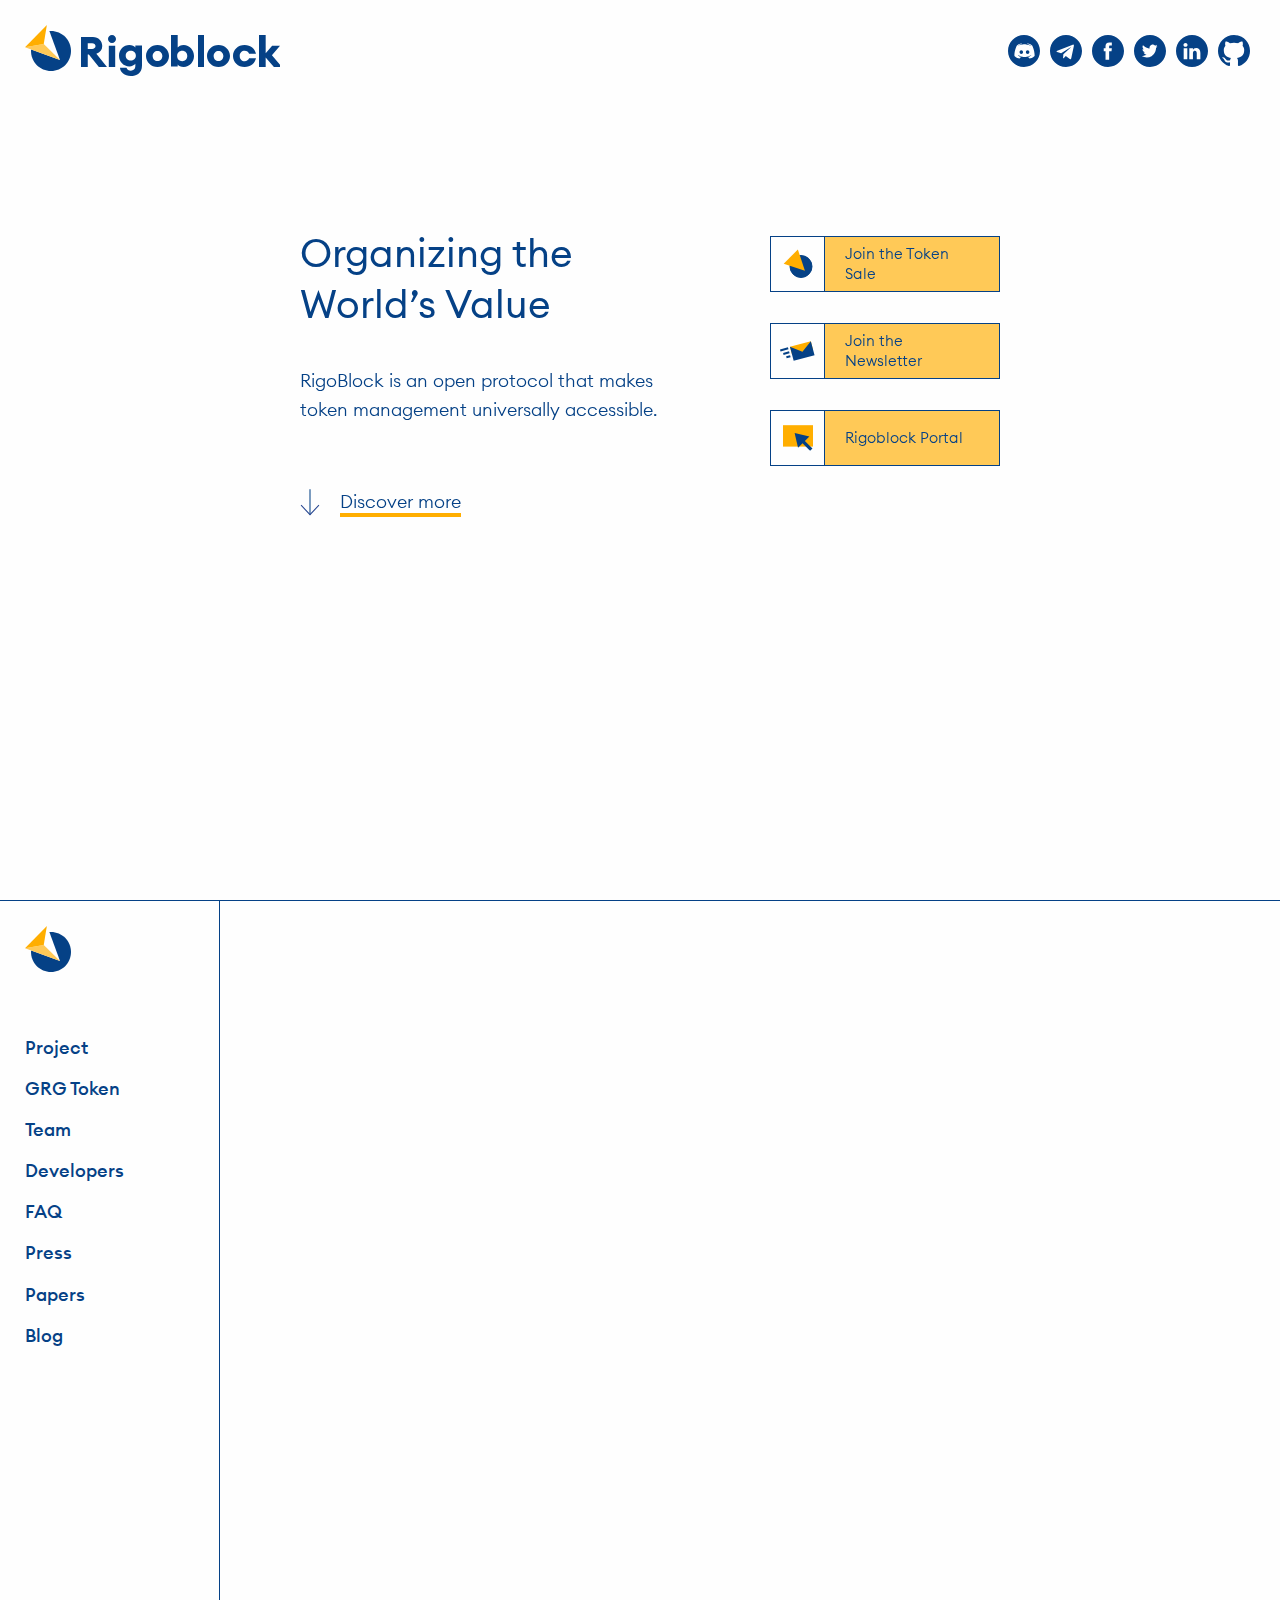
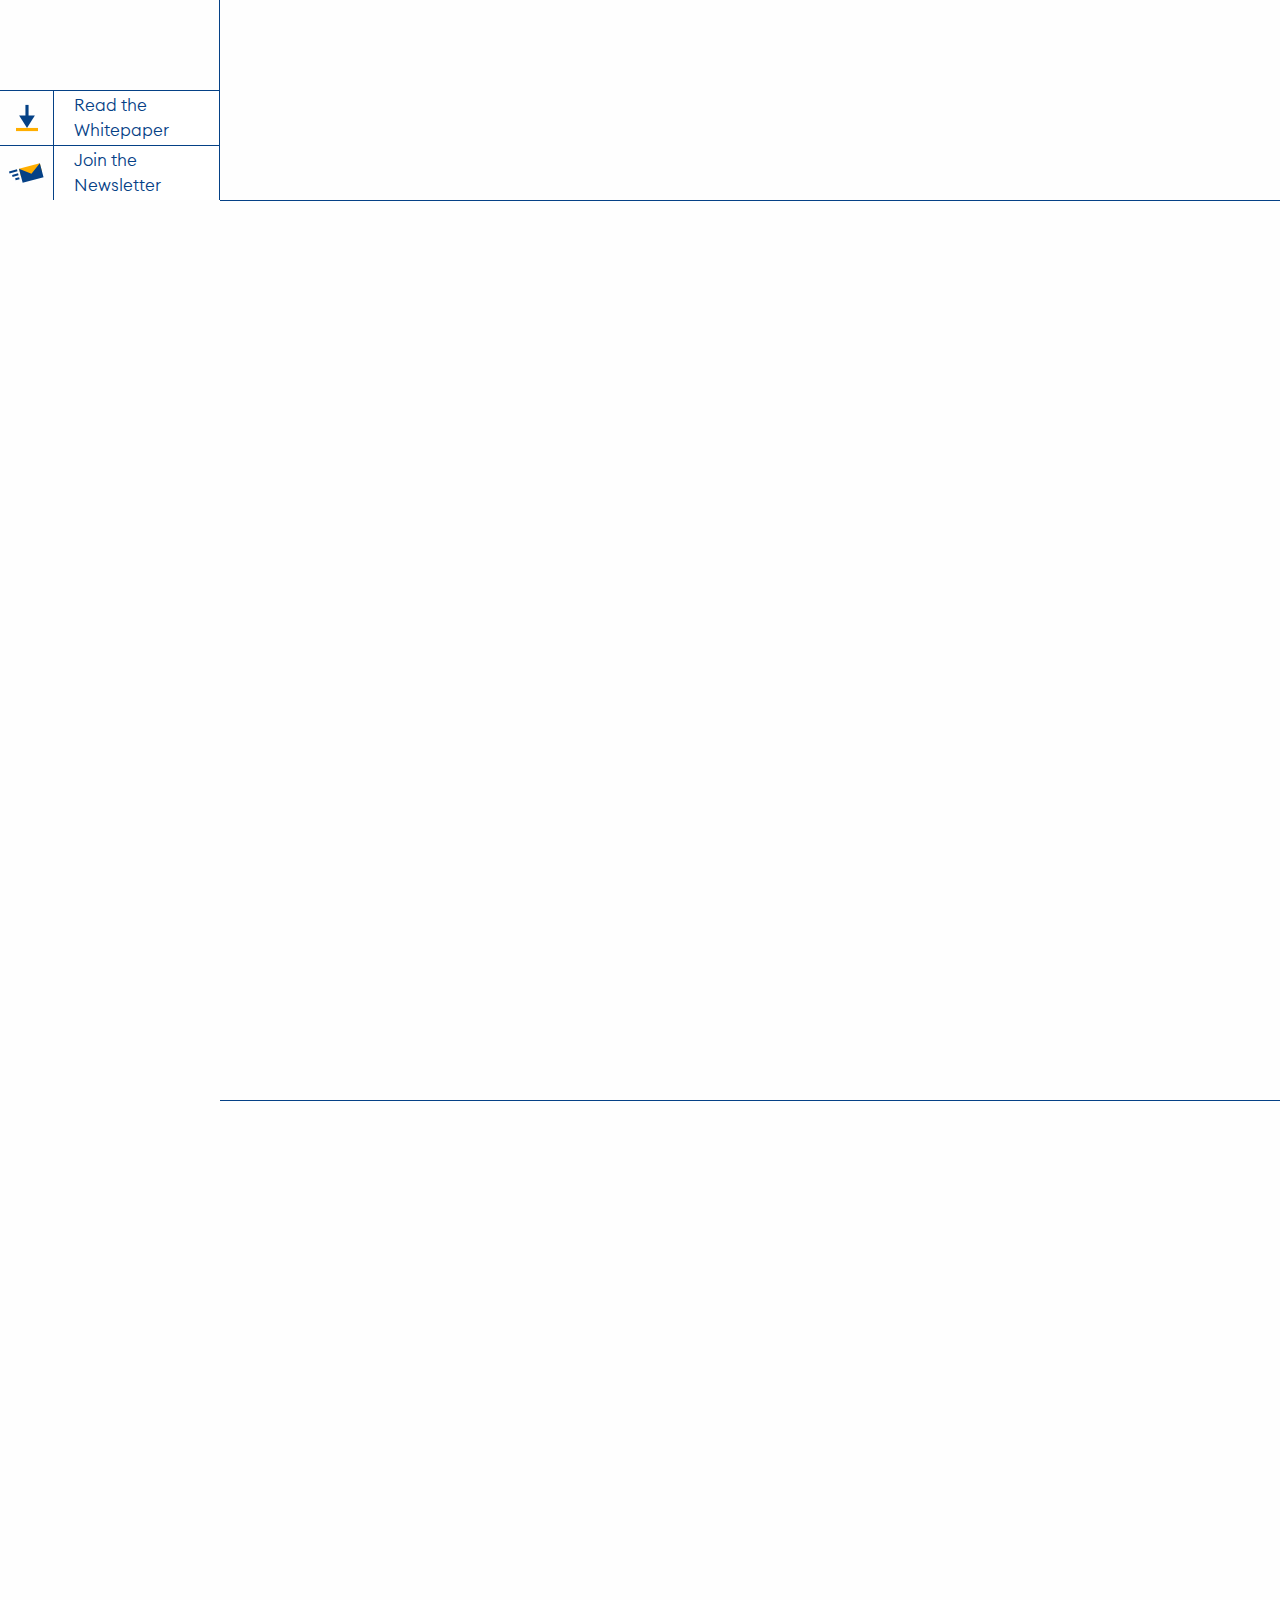
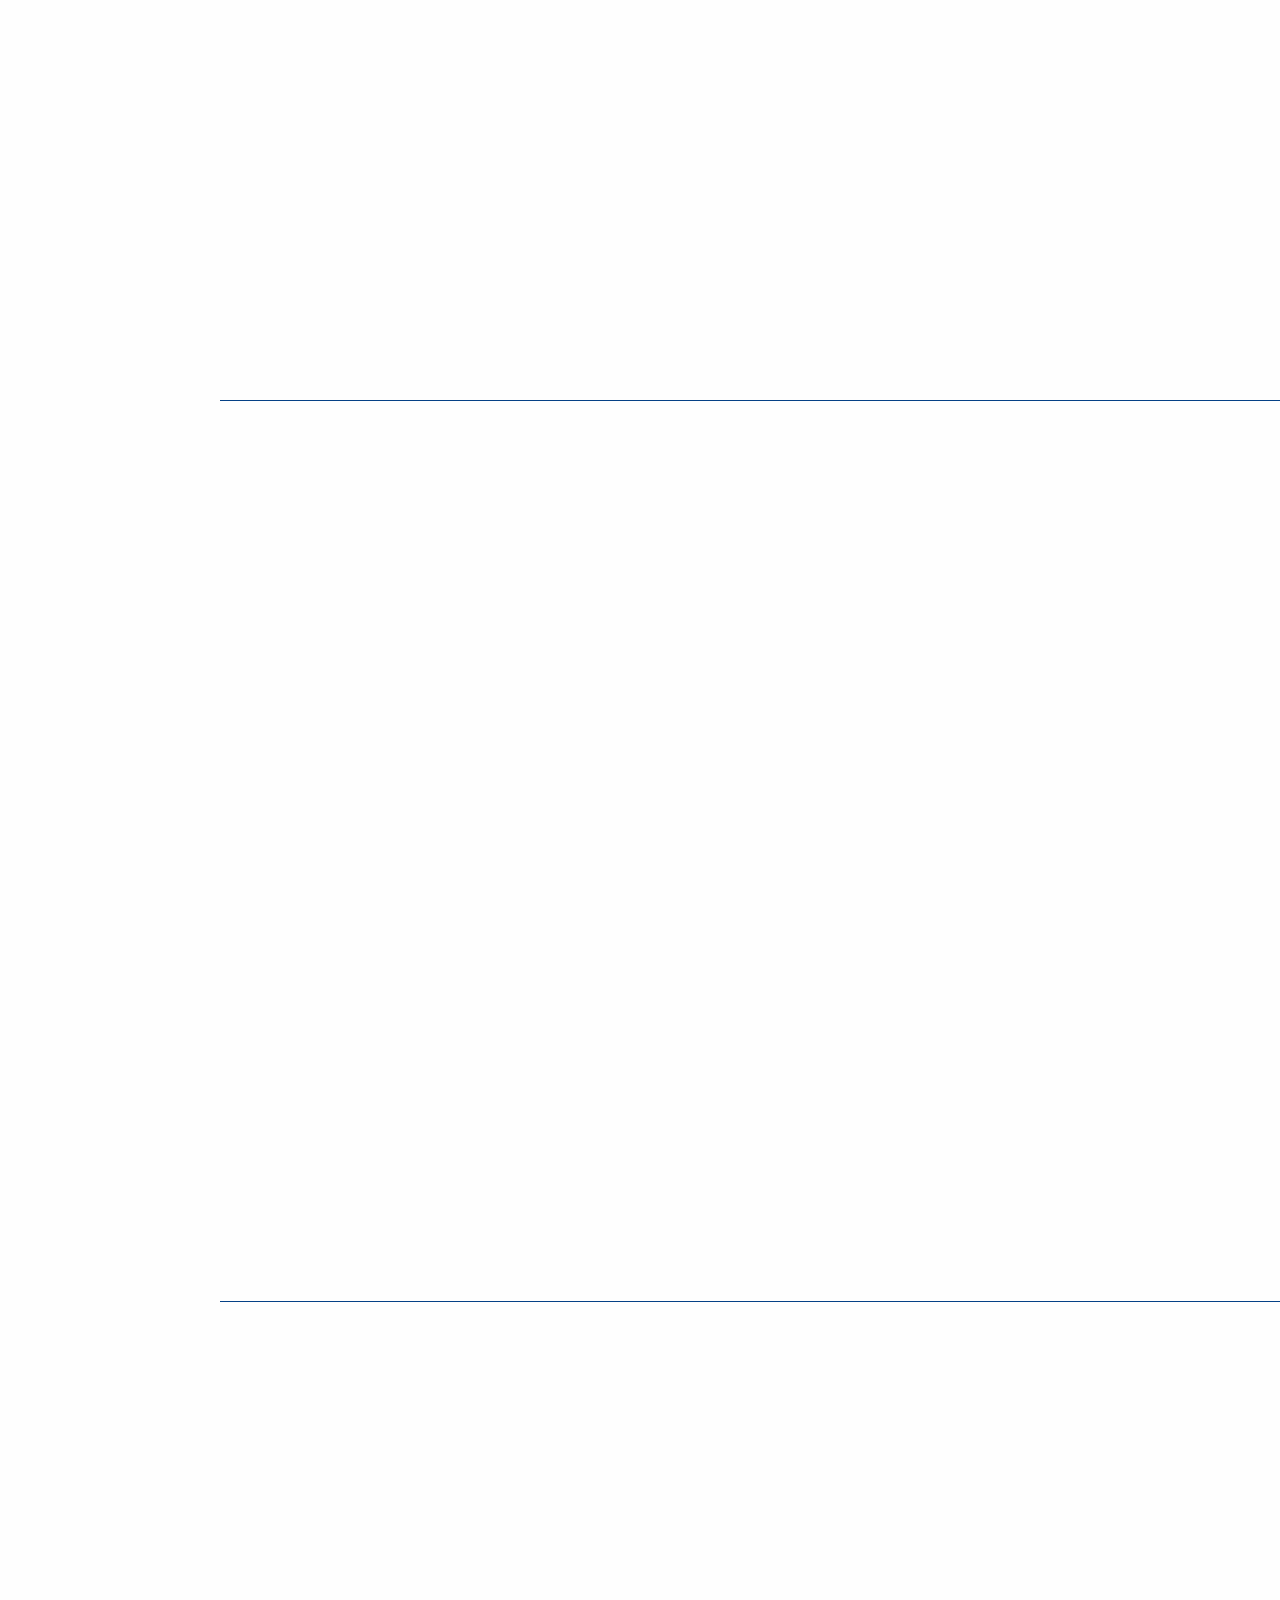
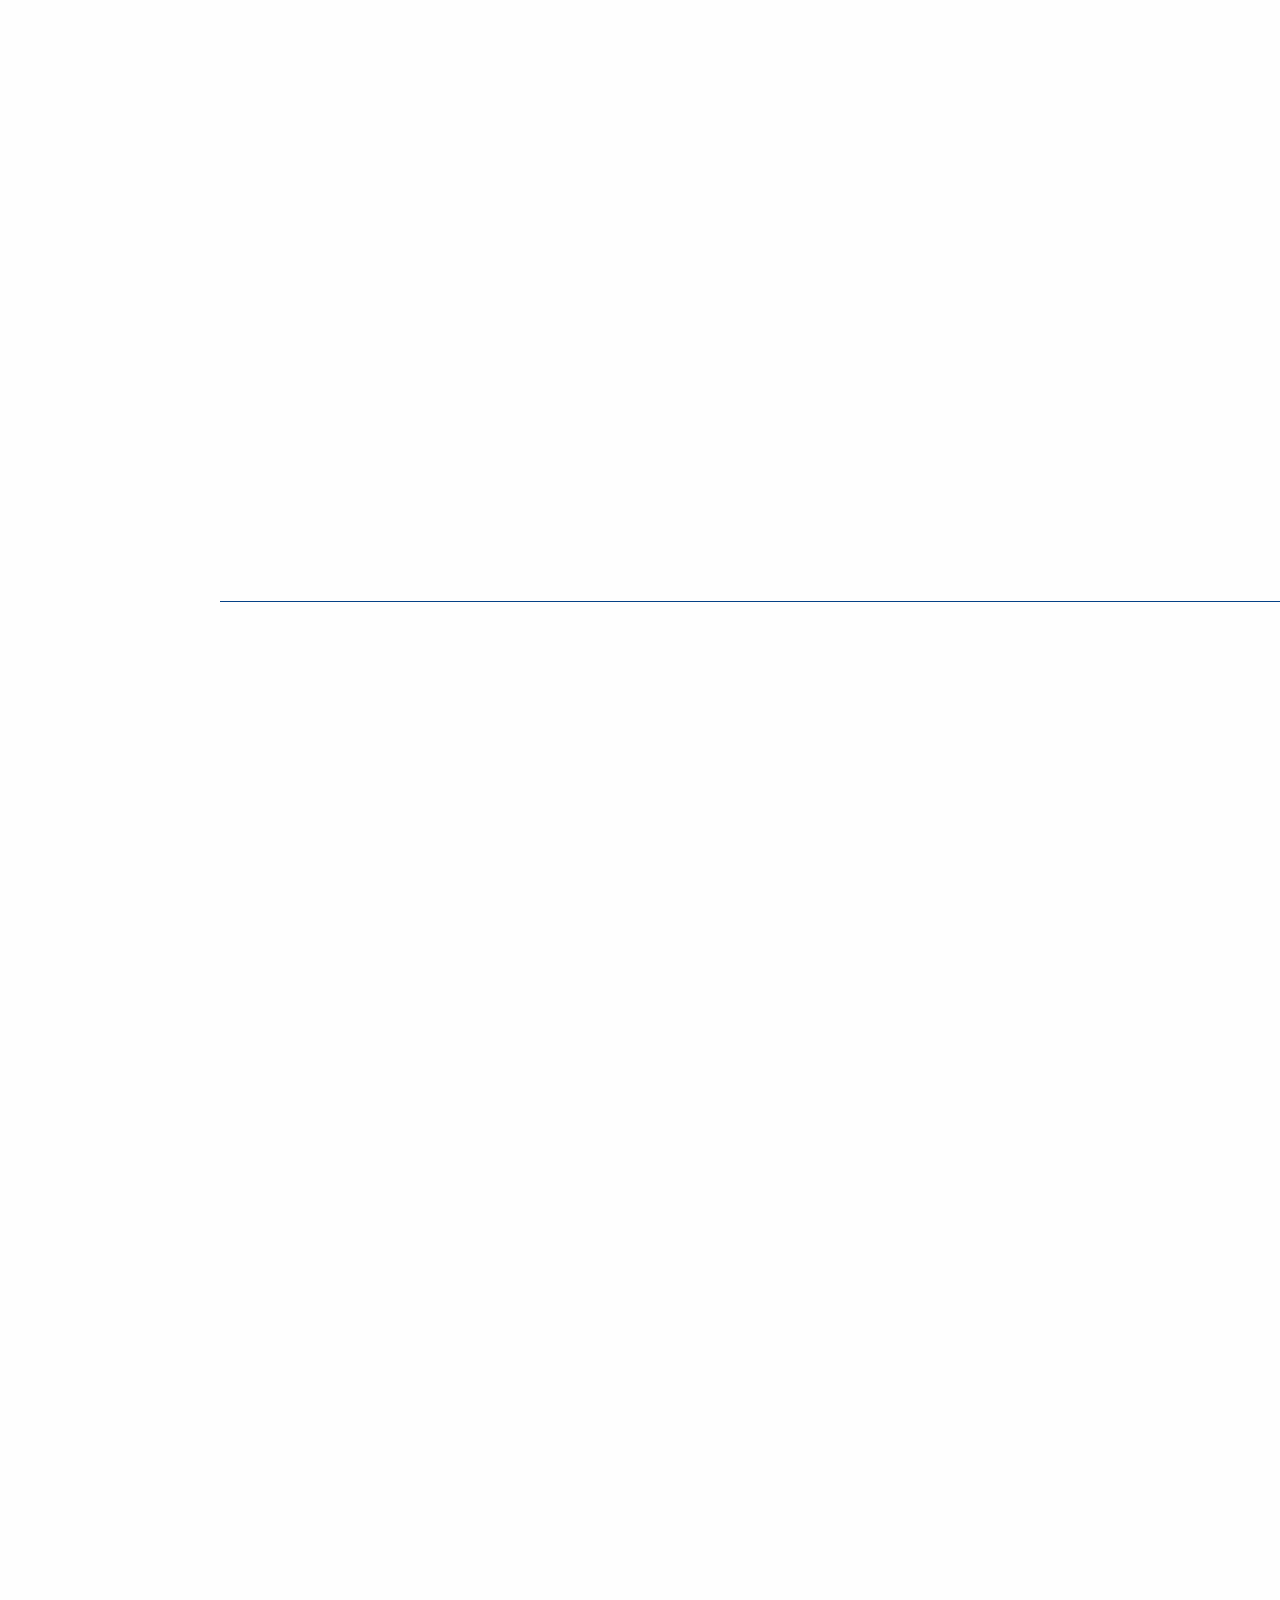
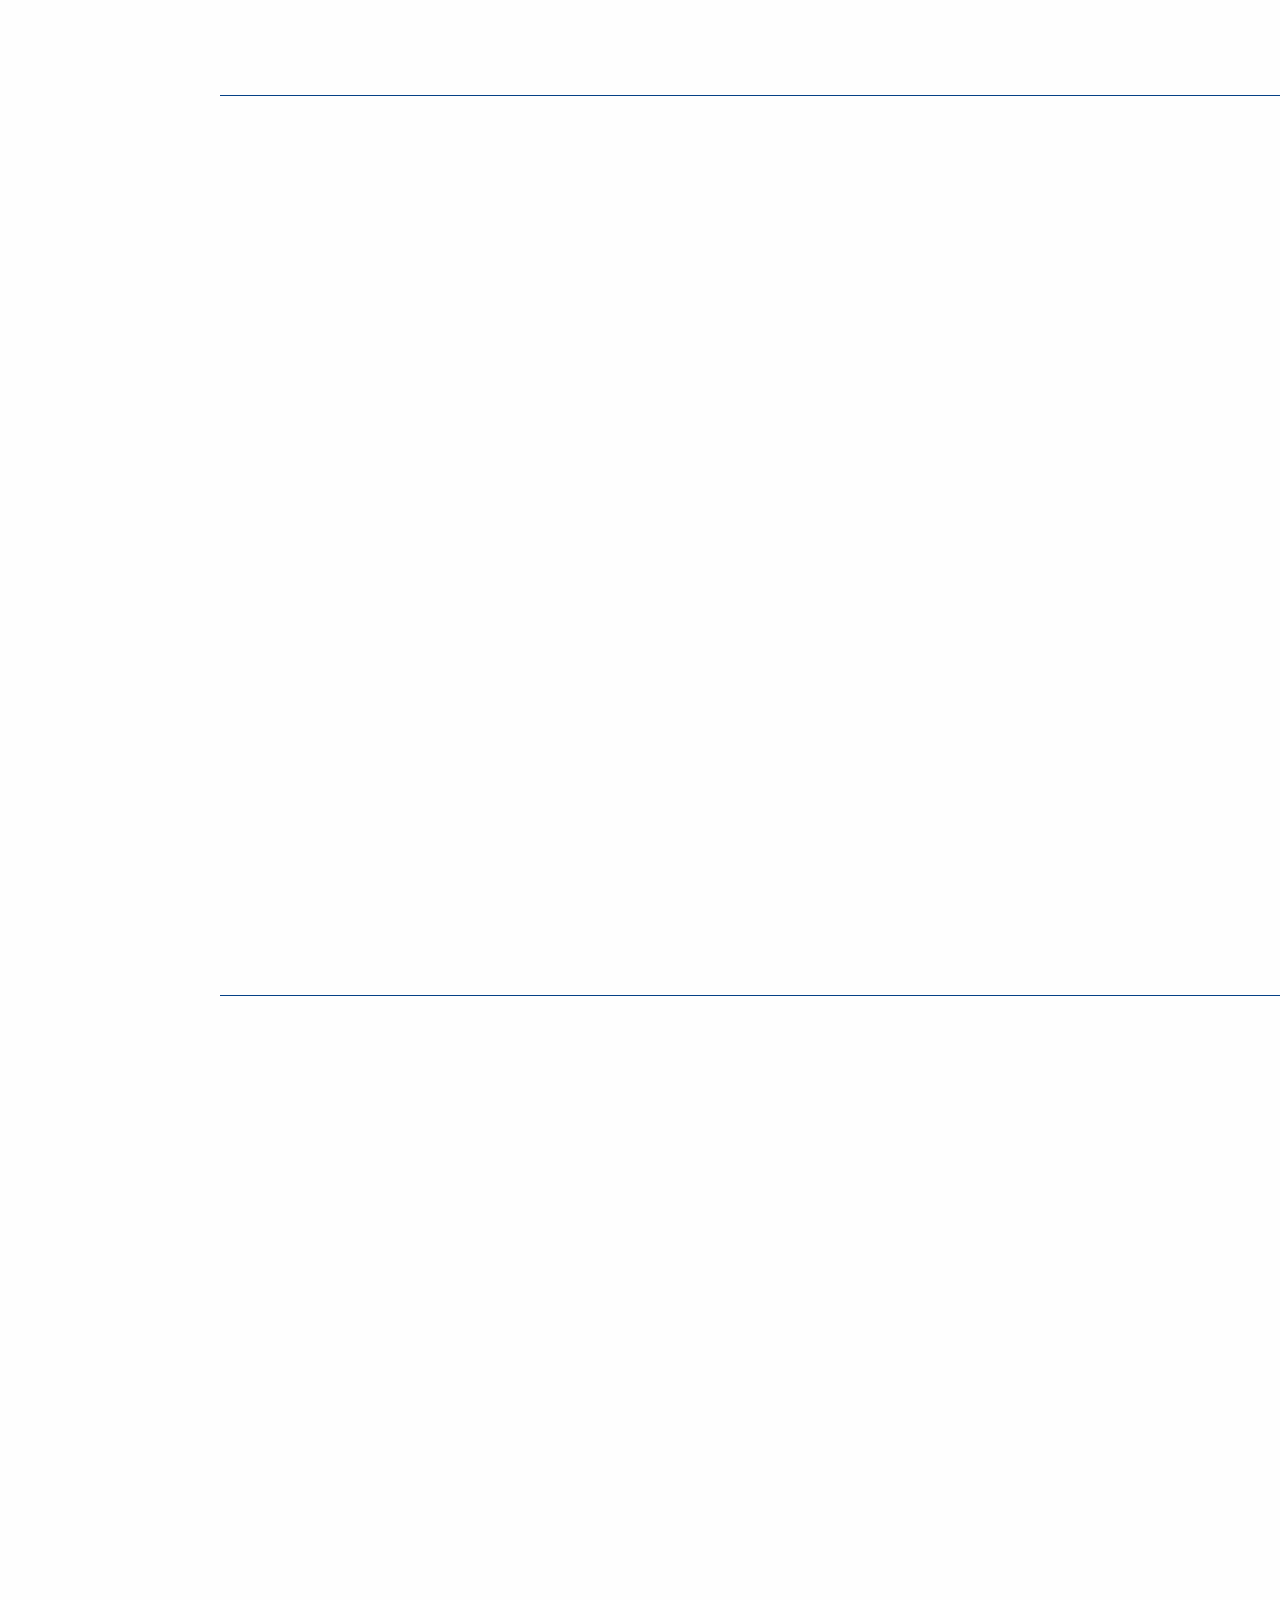
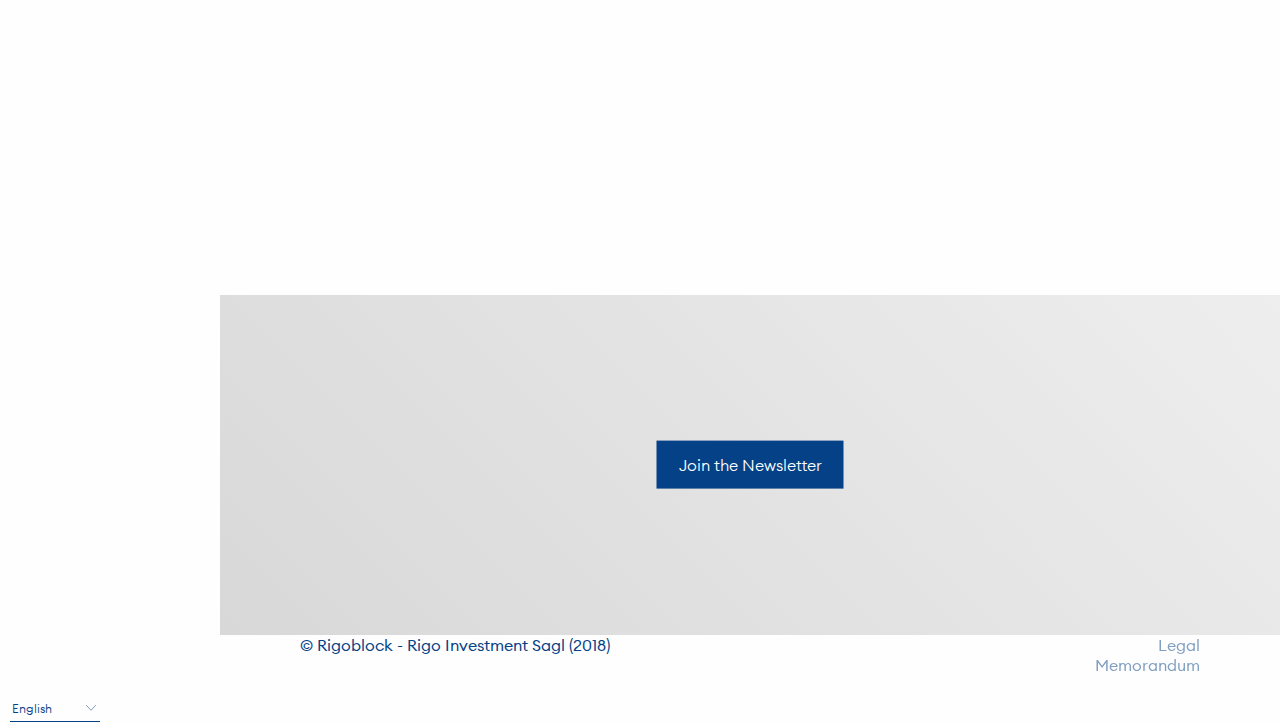
==== index.html @ 53d78c9f "fix broken link" ====
<!DOCTYPE html>
<html lang="en"><head>
  <meta charset="utf-8">
  <meta http-equiv="X-UA-Compatible" content="IE=edge">
  <meta name="viewport" content="width=device-width, initial-scale=1">
  <!-- Begin Jekyll SEO tag v2.5.0 -->
<meta name="generator" content="Jekyll v3.8.2" />
<meta property="og:title" content="Rigoblock" />
<meta property="og:locale" content="en" />
<meta name="description" content="RigoBlock is a blockchain protocol for digital token management. The RigoBlock protocol offers new types of incentives for the different actors by aligning their interests through the Proof-of-Performance algorithm, eliminating standard management and performance fees." />
<meta property="og:description" content="RigoBlock is a blockchain protocol for digital token management. The RigoBlock protocol offers new types of incentives for the different actors by aligning their interests through the Proof-of-Performance algorithm, eliminating standard management and performance fees." />
<link rel="canonical" href="https://static.rigoblock.com/" />
<meta property="og:url" content="https://static.rigoblock.com/" />
<meta property="og:site_name" content="Rigoblock" />
<script type="application/ld+json">
{"headline":"Rigoblock","@type":"WebSite","url":"https://static.rigoblock.com/","name":"Rigoblock","description":"RigoBlock is a blockchain protocol for digital token management. The RigoBlock protocol offers new types of incentives for the different actors by aligning their interests through the Proof-of-Performance algorithm, eliminating standard management and performance fees.","@context":"http://schema.org"}</script>
<!-- End Jekyll SEO tag -->

  <title>Rigoblock | Decentralized Token Management</title>
  <link rel="stylesheet" href="/assets/main.css"><link type="application/atom+xml" rel="alternate" href="https://static.rigoblock.com/feed.xml" title="Rigoblock" />
    <meta name="keywords" content="asset management, decentralized asset management, decentralized token management, token management, decentralized hedge fund, investment management, blockchain investment management, blockchain asset management, decentralized fund infrastructure, token pool, token pools, ethereum mining, proof of stake mining, proof of stake, decentralized exchange, proof of performance, mutual funds, online share trading, managed funds, alternative investments, day trading strategies, top hedge funds, asset manager, ethereum asset manager, blockchain fund, hedge fund company, hedge fund manager" />
  

	<link rel="apple-touch-icon-precomposed" sizes="152x152" href="/assets/apple-touch-icon-152x152-precomposed-6b78c82207622af99feb9d32d1140497f32e4f28f818f77d5ac62bbc6e8bfb6e.png">
	<link rel="apple-touch-icon-precomposed" sizes="120x120" href="/assets/apple-touch-icon-120x120-precomposed-083a2249c8b8c64fa6c837f65e7a77ee6c255341c1d301e65f351dc8984b76d8.png">
	<link rel="apple-touch-icon-precomposed" sizes="76x76" href="/assets/apple-touch-icon-76x76-precomposed-db0da4af8a5d8ba69c01d89af9c6332d24b51cf43357e1e8e86d0006917aca1d.png">
	<link rel="apple-touch-icon-precomposed" sizes="60x60" href="/assets/apple-touch-icon-60x60-precomposed-7452c54909529a8a3c2fd24f4de3807e1127c1722c08204a5f8c0f54a1be23a5.png">
	<link rel="apple-touch-icon" sizes="144x144" href="/assets/apple-touch-icon-144x144-f0f8edceb49d1790fca8a86aa22fa92eb0ab684f8bc0017a99e4bfe0cc089224.png">
	<link rel="apple-touch-icon" sizes="114x114" href="/assets/apple-touch-icon-114x114-a180b1b997b2cc6c0a12bcaedf16c2ec601b21e6f476d1710393e405cd5028c3.png">
	<link rel="apple-touch-icon" sizes="72x72" href="/assets/apple-touch-icon-72x72-bda426151c1bca6a32db2b572a4508887e8c94db4bedc8f47d45f770c34daa4a.png">
	<link rel="apple-touch-icon" sizes="57x57" href="/assets/apple-touch-icon-609167d98cea0f6db11795d1f03ff17303525789c3cf34c85573f0345bc5f73a.png">
	<link rel="icon" sizes="228x228" href="/assets/coast-icon-228x228-7c3f9578ee6efcfc371e98081e9301b60a16fa8fc5d912341eb7c9f8eef6773c.png">
	<link rel="shortcut icon" href="/assets/favicon-c3b7d2c35a8abd005357e6b92e872b23cf986d88dbdf949b9835272cf52b0556.ico">
	<link rel="icon" type="image/png" sizes="64x64" href="/assets/favicon-383e664d654f39fe71f3b9baecb952d04d0d0e945e8fb854c338cc5270458f17.png">
	<!-- Google Analytics -->
<script>
  window.ga=window.ga||function(){(ga.q=ga.q||[]).push(arguments)};ga.l=+new Date;
  ga('create', 'UA-42569144-2', 'auto');
  ga('send', 'pageview');
</script>
<script async src='https://www.google-analytics.com/analytics.js'></script>
<!-- End Google Analytics -->


</head>
<body class="home">
    <div class="main-wrapper"><header class="site-header">
  <div class="header-wrapper">
    <a href="/" class="logo-w">
      <svg class="icon-small-logo" xmlns="http://www.w3.org/2000/svg" viewBox="0 0 46 46" version="1.1">
  <title>Rigoblock</title>
  <desc>Created with sketchtool.</desc>
  <g transform="translate(-26.000000, -825.000000) translate(26.000000, 825.000000)" stroke="none" stroke-width="1" fill="none" fill-rule="evenodd">
    <path d="M25.9996967,46 C14.9541284,46 6,37.0458716 6,25.9996967 C6,14.9541284 14.9541284,6 25.9996967,6 C37.045265,6 46,14.9541284 46,25.9996967 C46,37.0458716 37.045265,46 25.9996967,46 Z" fill="#054186"/>
    <polygon fill="#FFFFFF" points="22.1747264 0 35 35 0 22.2481558"/>
    <polygon fill="#FFC957" points="0.00427246094 22.2492523 35 35 18.7477325 19"/>
    <polygon fill="#FFAE00" points="21.8799567 0.0922256743 18.7365994 19.1171475 0.0123901367 22.2495575"/>
  </g>
</svg>
    </a>

    <nav class="main-nav">
  <ul>
    
    
    <li id="project-menu"  class="parent"  >
      <a href="https://static.rigoblock.com/#project-01-concept" title="Project">
        Project
      </a>
      
      <ul data-gumshoe>
        
        <li>
          <a href="https://static.rigoblock.com/#project-01-concept" title="01. Concept" data-scroll>
            01. Concept
          </a>
        </li>
        
        <li>
          <a href="https://static.rigoblock.com/#project-02-protocol" title="02. Protocol" data-scroll>
            02. Protocol
          </a>
        </li>
        
        <li>
          <a href="https://static.rigoblock.com/#project-03-pop" title="03. PoP" data-scroll>
            03. PoP
          </a>
        </li>
        
        <li>
          <a href="https://static.rigoblock.com/#project-04-roadmap" title="04. Roadmap" data-scroll>
            04. Roadmap
          </a>
        </li>
        
        <li>
          <a href="https://static.rigoblock.com/#project-05-principles" title="05. Principles" data-scroll>
            05. Principles
          </a>
        </li>
        
        <li>
          <a href="https://static.rigoblock.com/#project-06-ecosystem" title="06. Ecosystem" data-scroll>
            06. Ecosystem
          </a>
        </li>
        
      </ul>
      
    </li>
    
    
    
    <!-- <a name="#grgtoken-07-grgtoken" id="grgtoken-switch"><img src="/assets/baseline_arrow_drop_down_black_18dp2-82cb128a8e9086dd2390dedc7e4cf5bf12d1be01cbdc66f245eeca362d60eddc.png"></a> -->
    <a name="#grgtoken-07-grgtoken" id="grgtoken-switch"></a>
    <li id="grg-token-menu"  class="parent"  >
      <a href="https://static.rigoblock.com/#grgtoken-07-grgtoken" title="GRG Token">
        GRG Token
      </a>
      
      <ul data-gumshoe>
        
        <li>
          <a href="https://static.rigoblock.com/#grgtoken-07-grgtoken" title="07. GRG token" data-scroll>
            07. GRG token
          </a>
        </li>
        
        <li>
          <a href="https://static.rigoblock.com/#grgtoken-08-utility" title="08. Utility" data-scroll>
            08. Utility
          </a>
        </li>
        
      </ul>
      
    </li>
    
    
    
    <li id="project-menu"  >
      <a href="https://static.rigoblock.com/team" title="Team">
        Team
      </a>
      
    </li>
    
    
    
    <li >
      <!--a href="https://blog.rigoblock.com/" target="_blank" title="Developers"-->
      <a href="https://docs.rigoblock.com/quick_start" target="_blank" title="Developers">
        Developers
      </a>
    </li>
    
    
    
    <li id="project-menu"  >
      <a href="https://static.rigoblock.com/faq" title="FAQ">
        FAQ
      </a>
      
    </li>
    
    
    
    <li id="project-menu"  >
      <a href="https://static.rigoblock.com/press" title="Press">
        Press
      </a>
      
    </li>
    
    
    
    <li id="project-menu"  data-community>
      <a href="https://static.rigoblock.com/community" title="Papers">
        Papers
      </a>
      
    </li>
    
    
    
    <li >
      <!--a href="https://blog.rigoblock.com/" target="_blank" title="Blog"-->
      <a href="https://medium.com/rigoblock" target="_blank" title="Blog">
        Blog
      </a>
    </li>
    
    
  </ul>
</nav>


    <div class="nav-footer">
      <a class="button nav bottom-menu-button" href="https://static.rigoblock.com/assets/downloads/white-paper.pdf" target="_blank">
  <div class="icon-wrapper">
    <svg class="icon-download icon" xmlns="http://www.w3.org/2000/svg" viewBox="0 0 21 25" version="1.1">
  <title>Download</title>
  <desc>Created with sketchtool.</desc>
  <g transform="translate(-857.000000, -353.000000) translate(842.000000, 340.000000) translate(15.000000, 13.000000)" stroke="none" stroke-width="1" fill="none" fill-rule="evenodd">
    <polygon fill="#054186" points="3 10 10.5 22 18 10"/>
    <rect fill="#054186" x="9" y="0" width="3" height="14"/>
    <rect fill="#FFAE00" x="0" y="22" width="21" height="3"/>
  </g>
</svg>
  </div>
  <div class="label">Read the <br />Whitepaper</div>
</a>
<a class="button nav bottom-menu-button" href="" data-token-popup>
  <div class="icon-wrapper">
    <svg class="icon-newsletter icon" xmlns="http://www.w3.org/2000/svg" viewBox="0 0 34 19" version="1.1">
  <g transform="translate(-848.000000, -270.000000) translate(848.000000, 270.000000)" stroke="none" stroke-width="1" fill="none" fill-rule="evenodd">
    <polygon fill="#FFAE00" transform="translate(20.836756, 6.581303) rotate(-15.000000) translate(-20.836756, -6.581303)" points="10.3367556 2.58130328 31.3367556 2.58130328 31.3367556 10.5813033 10.3367556 10.5813033"/>
    <polygon fill="#054186" transform="translate(21.613213, 9.479081) rotate(-15.000000) translate(-21.613213, -9.479081)" points="11.1132128 2.47908076 21.6132128 10.2085735 32.1132128 2.47908076 32.1132128 16.4790808 11.1132128 16.4790808"/>
    <rect fill="#054186" transform="translate(4.122522, 7.954040) rotate(-15.000000) translate(-4.122522, -7.954040)" x="0.12252235" y="6.95404004" width="8" height="2"/>
    <rect fill="#054186" transform="translate(6.123724, 11.558924) rotate(-15.000000) translate(-6.123724, -11.558924)" x="3.12372436" y="10.5589243" width="6" height="2"/>
    <rect fill="#054186" transform="translate(8.124926, 15.163809) rotate(-15.000000) translate(-8.124926, -15.163809)" x="6.12492636" y="14.1638086" width="4" height="2"/>
  </g>
</svg>
  </div>
  <div class="label">Join the <br />Newsletter</div>
</a>

    </div>

  </div>
  <div class="community-tab">
  <div class="content">
    <div class="social-block">
      RigoBlock papers:
      <!--div class="social-links">
        <a href="https://discord.gg/FXd8EU8" target="_blank">
          <svg class="icon-github icon" xmlns="http://www.w3.org/2000/svg" viewBox="0 0 30 30" version="1.1">
  <title>Discord</title>
  <desc>Created with sketchtool.</desc>
  <path d="M1352,49 C1352,40.7157283 1358.71573,34 1367,34 C1375.28427,34 1382,40.7157283 1382,49 C1382,57.2842717 1375.28427,64 1367,64 C1358.71573,64 1352,57.2842717 1352,49 Z M1370.40617,48.2017599 C1369.47815,48.2017599 1368.7455,49.0252809 1368.7455,50.0504806 C1368.7455,51.0756803 1369.49443,51.8992013 1370.40617,51.8992013 C1371.33419,51.8992013 1372.06684,51.0756803 1372.06684,50.0504806 C1372.06684,49.0252809 1371.31791,48.2017599 1370.40617,48.2017599 Z M1364.46358,48.2017599 C1363.53556,48.2017599 1362.80291,49.0252809 1362.80291,50.0504806 C1362.80291,51.0756803 1363.55184,51.8992013 1364.46358,51.8992013 C1365.3916,51.8992013 1366.12425,51.0756803 1366.12425,50.0504806 C1366.14053,49.0252809 1365.3916,48.2017599 1364.46358,48.2017599 Z M1372.03428,55.9831934 C1372.03428,55.9831934 1371.44816,55.2605117 1370.95973,54.6386693 C1373.09254,54.0168269 1373.9066,52.6554961 1373.9066,52.6554961 C1373.23907,53.109273 1372.60411,53.4285975 1372.03428,53.6470827 C1371.22022,54.0000203 1370.43873,54.2185055 1369.67352,54.3697645 C1368.11054,54.6722824 1366.67781,54.5882496 1365.45673,54.3529579 C1364.52871,54.1680858 1363.73093,53.9159875 1363.06341,53.6302762 C1362.68895,53.4790172 1362.28192,53.2941451 1361.87489,53.0588534 C1361.82605,53.0252403 1361.77721,53.0084337 1361.72836,52.9748206 C1361.6958,52.9580141 1361.67952,52.9412075 1361.66324,52.9412075 C1361.37018,52.773142 1361.20737,52.6554961 1361.20737,52.6554961 C1361.20737,52.6554961 1361.98886,53.9832138 1364.05656,54.6218627 C1363.56812,55.2605117 1362.96572,56 1362.96572,56 C1359.36761,55.8823541 1358,53.4622106 1358,53.4622106 C1358,48.1009205 1360.34447,43.7480236 1360.34447,43.7480236 C1362.68895,41.9497225 1364.90317,42.0001421 1364.90317,42.0001421 L1365.06598,42.2018208 C1362.13539,43.0589549 1360.80034,44.3866725 1360.80034,44.3866725 C1360.80034,44.3866725 1361.15853,44.1849939 1361.76093,43.9160891 C1363.503,43.1261811 1364.88689,42.9245025 1365.45673,42.8572763 C1365.55441,42.8404698 1365.63582,42.8236632 1365.7335,42.8236632 C1366.72665,42.6892108 1367.85004,42.6555977 1369.02228,42.7900501 C1370.56898,42.9749222 1372.22965,43.4455056 1373.92288,44.3866725 C1373.92288,44.3866725 1372.63668,43.1261811 1369.86889,42.269047 L1370.09683,42.0001421 C1370.09683,42.0001421 1372.32734,41.9497225 1374.65553,43.7480236 C1374.65553,43.7480236 1377,48.1009205 1377,53.4622106 C1377,53.4454041 1375.63239,55.8655476 1372.03428,55.9831934 L1372.03428,55.9831934 Z" transform="translate(-1352.000000, -34.000000)" fill="#054186" fill-rule="evenodd"/>
</svg>
        </a>
        <a href="https://t.me/rigoblockprotocol" target="_blank">
          <svg class="icon-telegram icon" xmlns="http://www.w3.org/2000/svg" viewBox="0 0 30 30" version="1.1">
  <title>Telegram</title>
  <desc>Created with sketchtool.</desc>
  <path d="M1152.50521,52.0514084 L1152.25,55.875 C1152.625,55.875 1152.79069,55.7035 1153,55.5 L1154.80169,53.7480777 L1158.55,56.517375 C1159.23981,56.8979875 1159.73768,56.700925 1159.9095,55.8769375 L1162.37013,44.2815625 C1162.62205,43.2715375 1161.98511,42.8134375 1161.3252,43.1130375 L1146.87645,48.6844125 C1145.89019,49.08 1145.89594,49.6302375 1146.69668,49.8754125 L1150.40455,51.0327 L1158.98868,45.617075 C1159.39391,45.3713375 1159.76584,45.5034513 1159.46058,45.774375 L1152.505,52.05125 Z M1155,64 C1146.71573,64 1140,57.2842712 1140,49 C1140,40.7157288 1146.71573,34 1155,34 C1163.28427,34 1170,40.7157288 1170,49 C1170,57.2842712 1163.28427,64 1155,64 Z" transform="translate(-1140.000000, -34.000000)" fill="#054186" fill-rule="evenodd"/>
</svg>
        </a>
        <a href="https://facebook.com/RigoBlockProtocol" target="_blank">
          <svg class="icon-github icon" xmlns="http://www.w3.org/2000/svg" viewBox="0 0 30 30" version="1.1">
  <title>Facebook</title>
  <desc>Created with sketchtool.</desc>
  <path d="M1241.06347,57.3196729 L1241.06347,49.158881 L1243.31621,49.158881 L1243.61474,46.3466269 L1241.06347,46.3466269 L1241.0673,44.9390667 C1241.0673,44.2055875 1241.13699,43.8125726 1242.19048,43.8125726 L1243.5988,43.8125726 L1243.5988,41 L1241.34574,41 C1238.63946,41 1237.68692,42.3642458 1237.68692,44.6584782 L1237.68692,46.3469454 L1236,46.3469454 L1236,49.1591995 L1237.68692,49.1591995 L1237.68692,57.3196729 L1241.06347,57.3196729 Z M1225,49 C1225,40.7157283 1231.71573,34 1240,34 C1248.28427,34 1255,40.7157283 1255,49 C1255,57.2842717 1248.28427,64 1240,64 C1231.71573,64 1225,57.2842717 1225,49 Z" transform="translate(-1225.000000, -34.000000)" fill="#054186" fill-rule="evenodd"/>
</svg>
        </a>
        <a href="https://twitter.com/rigoblock" target="_blank">
          <svg class="icon-github icon" xmlns="http://www.w3.org/2000/svg" viewBox="0 0 30 30" version="1.1">
  <title>Twitter</title>
  <desc>Created with sketchtool.</desc>
  <path d="M1281.55075,46.1921879 L1281.58223,46.7112217 L1281.05762,46.6476666 C1279.14804,46.4040384 1277.47978,45.5778213 1276.06334,44.1902002 L1275.37085,43.5016859 L1275.19248,44.0101273 C1274.81477,45.1435277 1275.05609,46.3404833 1275.843,47.1455154 C1276.26269,47.5904015 1276.16826,47.6539567 1275.4443,47.3891435 C1275.19248,47.3044033 1274.97215,47.2408481 1274.95116,47.2726257 C1274.87772,47.3467734 1275.12953,48.3106934 1275.32888,48.6920243 C1275.60168,49.2216507 1276.15777,49.7406846 1276.76631,50.0478679 L1277.28043,50.291496 L1276.67188,50.3020885 C1276.08432,50.3020885 1276.06334,50.312681 1276.12629,50.5351241 C1276.33613,51.2236384 1277.16502,51.9545228 1278.08833,52.2722986 L1278.73884,52.4947417 L1278.17227,52.8337025 C1277.33289,53.3209588 1276.34663,53.5963645 1275.36036,53.6175496 C1274.88821,53.6281421 1274.5,53.6705122 1274.5,53.7022898 C1274.5,53.8082151 1275.78005,54.4013966 1276.52499,54.6344322 C1278.75983,55.3229465 1281.41435,55.0263557 1283.40787,53.8505852 C1284.82431,53.0137755 1286.24076,51.3507487 1286.90177,49.7406846 C1287.2585,48.8826898 1287.61524,47.3149958 1287.61524,46.5629263 C1287.61524,46.0756701 1287.64671,46.0121149 1288.23428,45.4295259 C1288.58052,45.090565 1288.90578,44.7198266 1288.96873,44.6139013 C1289.07365,44.4126433 1289.06316,44.4126433 1288.52806,44.5927163 C1287.63622,44.9104921 1287.51032,44.868122 1287.95099,44.3914582 C1288.27625,44.0524974 1288.66446,43.4381308 1288.66446,43.2580578 C1288.66446,43.2262802 1288.50707,43.2792429 1288.32871,43.3745756 C1288.13985,43.4805009 1287.72016,43.6393888 1287.40539,43.7347215 L1286.83882,43.9147945 L1286.3247,43.5652411 C1286.04141,43.3745756 1285.64271,43.1627251 1285.43286,43.0991699 C1284.89776,42.9508745 1284.07937,42.9720596 1283.59673,43.14154 C1282.2852,43.6182037 1281.45632,44.8469369 1281.55075,46.1921879 Z M1267,49 C1267,40.7157283 1273.71573,34 1282,34 C1290.28427,34 1297,40.7157283 1297,49 C1297,57.2842717 1290.28427,64 1282,64 C1273.71573,64 1267,57.2842717 1267,49 Z" transform="translate(-1267.000000, -34.000000)" fill="#054186" fill-rule="evenodd"/>
</svg>
        </a>
        <a href="https://linkedin.com/company/rigoblock" target="_blank">
          <svg class="icon-github icon" xmlns="http://www.w3.org/2000/svg" viewBox="0 0 30 30" version="1.1">
  <title>Linkedin</title>
  <desc>Created with sketchtool.</desc>
  <path d="M1320.60034,46.4236552 L1320.60034,56.6372248 L1317.20101,56.6372248 L1317.20101,46.4236552 L1320.60034,46.4236552 Z M1320.82423,43.2641861 C1320.82423,44.2448769 1320.08603,45.0295923 1318.90074,45.0295923 L1318.87902,45.0295923 C1317.73779,45.0295923 1317,44.2448769 1317,43.2641861 C1317,42.262752 1317.76026,41.5 1318.92315,41.5 C1320.08603,41.5 1320.80216,42.262752 1320.82423,43.2641861 Z M1332.85962,50.7810761 L1332.85948,56.6372248 L1329.46029,56.6372248 L1329.46029,51.1729593 C1329.46029,49.8004531 1328.96839,48.8638923 1327.73781,48.8638923 C1326.79868,48.8638923 1326.2393,49.4952709 1325.99362,50.1050929 C1325.90374,50.3236418 1325.88167,50.6281461 1325.88167,50.9333961 L1325.88167,56.637496 L1322.48194,56.637496 C1322.48194,56.637496 1322.52674,47.3823149 1322.48194,46.4239263 L1325.88167,46.4239263 L1325.88167,47.8705928 C1326.33284,47.1751544 1327.14089,46.1838208 1328.94571,46.1838208 C1331.18263,46.1838208 1332.85962,47.6439093 1332.85962,50.7810761 Z M1310,49 C1310,40.7157283 1316.71573,34 1325,34 C1333.28427,34 1340,40.7157283 1340,49 C1340,57.2842717 1333.28427,64 1325,64 C1316.71573,64 1310,57.2842717 1310,49 Z" transform="translate(-1310.000000, -34.000000)" fill="#054186" fill-rule="evenodd"/>
</svg>
        </a>
        <a href="https://github.com/rigoblock" target="_blank">
          <svg class="icon-github icon" xmlns="http://www.w3.org/2000/svg" viewBox="0 0 30 30" version="1.1">
  <title>Github</title>
  <desc>Created with sketchtool.</desc>
  <path d="M1197.00012,34 C1188.71687,34 1182,40.6943258 1182,48.9525427 C1182,55.5589677 1186.29799,61.1638189 1192.258,63.1409676 C1193.00766,63.2793804 1193.28288,62.8166013 1193.28288,62.4216668 C1193.28288,62.0651115 1193.26897,60.887241 1193.26251,59.6378118 C1189.08946,60.5423232 1188.2089,57.8736059 1188.2089,57.8736059 C1187.52656,56.1453031 1186.54341,55.6857429 1186.54341,55.6857429 C1185.18245,54.7577087 1186.64599,54.7767745 1186.64599,54.7767745 C1188.15227,54.8822555 1188.94539,56.3176381 1188.94539,56.3176381 C1190.28325,58.6035538 1192.45448,57.9426885 1193.31045,57.5606295 C1193.44508,56.5942161 1193.83382,55.9345888 1194.2628,55.5611962 C1190.93107,55.183099 1187.42869,53.9009856 1187.42869,48.1715876 C1187.42869,46.539109 1188.01466,45.2052455 1188.97421,44.158112 C1188.81846,43.7815004 1188.30503,42.260693 1189.11952,40.2010909 C1189.11952,40.2010909 1190.37913,39.7992234 1193.24562,41.7337835 C1194.44214,41.4024842 1195.72536,41.2363394 1197.00012,41.2306444 C1198.27489,41.2363394 1199.5591,41.4024842 1200.75786,41.7337835 C1203.62087,39.7992234 1204.87874,40.2010909 1204.87874,40.2010909 C1205.69522,42.260693 1205.18154,43.7815004 1205.02579,44.158112 C1205.98758,45.2052455 1206.56957,46.539109 1206.56957,48.1715876 C1206.56957,53.914604 1203.06048,55.1791373 1199.72031,55.549311 C1200.25833,56.0133281 1200.73774,56.9232869 1200.73774,58.3183096 C1200.73774,60.318981 1200.72035,61.9291748 1200.72035,62.4216668 C1200.72035,62.8195726 1200.99035,63.2858182 1201.75069,63.1389867 C1207.70747,61.1596096 1212,55.5567392 1212,48.9525427 C1212,40.6943258 1205.28412,34 1197.00012,34" transform="translate(-1182.000000, -34.000000)" fill="#054186" fill-rule="evenodd"/>
</svg>
        </a>
      </div-->
    </div>
    <div class="papers">
      <div class="papers-content-wrapper">
        <div class="buttons" data-show-on-scroll>
          <a href="https://static.rigoblock.com/assets/downloads/white-paper.pdf" class="icon-download button" target="_blank">
            <div class="icon-wrapper">
              <svg class="icon-download icon" xmlns="http://www.w3.org/2000/svg" viewBox="0 0 21 25" version="1.1">
  <title>Download</title>
  <desc>Created with sketchtool.</desc>
  <g transform="translate(-857.000000, -353.000000) translate(842.000000, 340.000000) translate(15.000000, 13.000000)" stroke="none" stroke-width="1" fill="none" fill-rule="evenodd">
    <polygon fill="#054186" points="3 10 10.5 22 18 10"/>
    <rect fill="#054186" x="9" y="0" width="3" height="14"/>
    <rect fill="#FFAE00" x="0" y="22" width="21" height="3"/>
  </g>
</svg>
            </div>
            <div class="label">Whitepaper</div>
          </a>
          <a href="https://static.rigoblock.com/assets/downloads/RigoBlockPaper-JP.pdf" class="icon-download button" target="_blank">
            <div class="icon-wrapper">
              <svg class="icon-download icon" xmlns="http://www.w3.org/2000/svg" viewBox="0 0 21 25" version="1.1">
  <title>Download</title>
  <desc>Created with sketchtool.</desc>
  <g transform="translate(-857.000000, -353.000000) translate(842.000000, 340.000000) translate(15.000000, 13.000000)" stroke="none" stroke-width="1" fill="none" fill-rule="evenodd">
    <polygon fill="#054186" points="3 10 10.5 22 18 10"/>
    <rect fill="#054186" x="9" y="0" width="3" height="14"/>
    <rect fill="#FFAE00" x="0" y="22" width="21" height="3"/>
  </g>
</svg>
            </div>
            <div class="label">Whitepaper (Japanese)</div>
          </a>
          <a href="https://static.rigoblock.com/assets/downloads/RigoBlockPaper-KO.pdf" class="icon-download button" target="_blank">
            <div class="icon-wrapper">
              <svg class="icon-download icon" xmlns="http://www.w3.org/2000/svg" viewBox="0 0 21 25" version="1.1">
  <title>Download</title>
  <desc>Created with sketchtool.</desc>
  <g transform="translate(-857.000000, -353.000000) translate(842.000000, 340.000000) translate(15.000000, 13.000000)" stroke="none" stroke-width="1" fill="none" fill-rule="evenodd">
    <polygon fill="#054186" points="3 10 10.5 22 18 10"/>
    <rect fill="#054186" x="9" y="0" width="3" height="14"/>
    <rect fill="#FFAE00" x="0" y="22" width="21" height="3"/>
  </g>
</svg>
            </div>
            <div class="label">Whitepaper (Korean)</div>
          </a>
          <a href="https://static.rigoblock.com/assets/downloads/blue-paper.pdf" class="icon-download button" target="_blank">
            <div class="icon-wrapper">
              <svg class="icon-download icon" xmlns="http://www.w3.org/2000/svg" viewBox="0 0 21 25" version="1.1">
  <title>Download</title>
  <desc>Created with sketchtool.</desc>
  <g transform="translate(-857.000000, -353.000000) translate(842.000000, 340.000000) translate(15.000000, 13.000000)" stroke="none" stroke-width="1" fill="none" fill-rule="evenodd">
    <polygon fill="#054186" points="3 10 10.5 22 18 10"/>
    <rect fill="#054186" x="9" y="0" width="3" height="14"/>
    <rect fill="#FFAE00" x="0" y="22" width="21" height="3"/>
  </g>
</svg>
            </div>
            <div class="label">Bluepaper</div>
          </a>
        </div>
      </div>
    </div>
  </div>
    <!-- <div class="mailing-block">
      <span class="q">Interested in Rigoblock?</span>
      <span class="a">Sign up to receive our monthly updates.</span>
      <form action="//landing.mailerlite.com/webforms/landing/w2r6k9" method="post" target="_blank" novalidate>
        <input type="email" placeholder="Your email" name="email" />
        <button type="submit" value="Subscribe" name="subscribe">
          <svg class="icon-submit icon" xmlns="http://www.w3.org/2000/svg" viewBox="0 0 26 26.000001" version="1.1">
  <desc>Created with sketchtool.</desc>
  <g transform="translate(3.0017,4.634794) translate(-16,-666) rotate(-90,348.62385,335.24135)" style="fill:none;fill-rule:evenodd;stroke:none;stroke-width:1">
    <path d="m 9.5,0.5 v 23" style="stroke:#054186;stroke-linecap:square" fill="none"/>
    <polyline points="1 15.5033984 9.5 24.5033984 18 15.5033984" style="stroke:#284791" fill="none"/>
  </g>
</svg>
        </button>
      </form>
    </div> -->

    <!-- <div class="mailing-block">
      <div id="form-newsletter-input" class="clear">
        <span class="q">Interested in Rigoblock?</span>
        <span class="a">Sign up to receive our monthly updates.</span>
        <form action="//landing.mailerlite.com/webforms/landing/w2r6k9" method="post" id="mc-embedded-subscribe-form" name="mc-embedded-subscribe-form" class="validate"
          target="_blank" novalidate>
          <input type="email" value="" name="EMAIL" class="required email" id="mce-EMAIL">
          <button type="submit" value="Subscribe" name="subscribe">
            <svg class="icon-submit icon" xmlns="http://www.w3.org/2000/svg" viewBox="0 0 26 26.000001" version="1.1">
  <desc>Created with sketchtool.</desc>
  <g transform="translate(3.0017,4.634794) translate(-16,-666) rotate(-90,348.62385,335.24135)" style="fill:none;fill-rule:evenodd;stroke:none;stroke-width:1">
    <path d="m 9.5,0.5 v 23" style="stroke:#054186;stroke-linecap:square" fill="none"/>
    <polyline points="1 15.5033984 9.5 24.5033984 18 15.5033984" style="stroke:#284791" fill="none"/>
  </g>
</svg>
          </button>
          <div style="position: absolute; left: -5000px;" aria-hidden="true">
            <input type="text" name="b_210acce5db69d3d4a04b0e25d_a268d63442" tabindex="-1" value="">
          </div>
        </form>
      </div>
      <div id="mce-responses" class="clear">
        <div class="response" id="mce-error-response" style="display:none"></div>
        <div class="response" id="mce-success-response" style="display:none"></div>
      </div>
      <script type='text/javascript' src='//s3.amazonaws.com/downloads.mailchimp.com/js/mc-validate.js'></script>
      <script type='text/javascript'>
        (function ($) {
          window.fnames = new Array();
          window.ftypes = new Array();
          fnames[0] = 'EMAIL';
          ftypes[0] = 'email';
          fnames[1] = 'FNAME';
          ftypes[1] = 'text';
          fnames[2] = 'LNAME';
          ftypes[2] = 'text';
        }(jQuery));
        var $mcj = jQuery.noConflict(true);
      </script>

    </div> -->

  <div class="fake-bkg">&nbsp;</div>
</div>

  <nav class="languages">
  

<div class="current-lang">
  <a lang="en-us" hreflang="en-us" href="/en">
    English
    <svg class="arrow-down" viewBox="0 0 17.727013 10.071513" version="1.1">
  <polyline points="0 15 8.5 24 17 15" style="stroke:#284791; fill: none;" transform="translate(-0.63649342,-14.656688) translate(-266,-555) translate(267,555)" fill="none"/>
</svg>
  </a>
</div>

  <ul>
    
      
    
      
        <li>
          <a lang="ko-kr" hreflang="ko-kr" href="/ko">
            한국어
          </a>
        </li>
      
    
      
        <li>
          <a lang="ja" hreflang="ja" href="/ja">
            日本語
          </a>
        </li>
      
    
  </ul>
</nav>

  <div class="mobile-fake-bkg">&nbsp;</div>
</header>
<div class="mobile-header">
  <div class="icon-nav">
    <span>&nbsp;</span>
    Menu
  </div>
  <div class="community-icon-nav">
    <svg class="icon-back" xmlns="http://www.w3.org/2000/svg" viewBox="0 0 22 16" version="1.1">
  <title>Back</title>
  <desc>Created with Sketch.</desc>
  <g transform="translate(-22.000000, -88.000000) translate(33.500000, 95.840000) rotate(-270.000000) translate(-33.500000, -95.840000) translate(26.660000, 86.340000)" stroke-width="2" stroke="none" fill="none" fill-rule="evenodd">
    <path d="M6.84,0.38 L6.84,17.86" stroke="#054186" stroke-linecap="square"/>
    <polyline stroke="#284791" points="0 12.16 6.84 19 13.68 12.16"/>
  </g>
</svg>
    Back to menu
  </div>
  <div class="languages-icon-nav">
    <svg class="icon-back" xmlns="http://www.w3.org/2000/svg" viewBox="0 0 22 16" version="1.1">
  <title>Back</title>
  <desc>Created with Sketch.</desc>
  <g transform="translate(-22.000000, -88.000000) translate(33.500000, 95.840000) rotate(-270.000000) translate(-33.500000, -95.840000) translate(26.660000, 86.340000)" stroke-width="2" stroke="none" fill="none" fill-rule="evenodd">
    <path d="M6.84,0.38 L6.84,17.86" stroke="#054186" stroke-linecap="square"/>
    <polyline stroke="#284791" points="0 12.16 6.84 19 13.68 12.16"/>
  </g>
</svg>
    Stay English
  </div>
  <div class="buttons">
    <a class="button nav bottom-menu-button" href="https://static.rigoblock.com/assets/downloads/white-paper.pdf" target="_blank">
  <div class="icon-wrapper">
    <svg class="icon-download icon" xmlns="http://www.w3.org/2000/svg" viewBox="0 0 21 25" version="1.1">
  <title>Download</title>
  <desc>Created with sketchtool.</desc>
  <g transform="translate(-857.000000, -353.000000) translate(842.000000, 340.000000) translate(15.000000, 13.000000)" stroke="none" stroke-width="1" fill="none" fill-rule="evenodd">
    <polygon fill="#054186" points="3 10 10.5 22 18 10"/>
    <rect fill="#054186" x="9" y="0" width="3" height="14"/>
    <rect fill="#FFAE00" x="0" y="22" width="21" height="3"/>
  </g>
</svg>
  </div>
  <div class="label">Read the <br />Whitepaper</div>
</a>
<a class="button nav bottom-menu-button" href="" data-token-popup>
  <div class="icon-wrapper">
    <svg class="icon-newsletter icon" xmlns="http://www.w3.org/2000/svg" viewBox="0 0 34 19" version="1.1">
  <g transform="translate(-848.000000, -270.000000) translate(848.000000, 270.000000)" stroke="none" stroke-width="1" fill="none" fill-rule="evenodd">
    <polygon fill="#FFAE00" transform="translate(20.836756, 6.581303) rotate(-15.000000) translate(-20.836756, -6.581303)" points="10.3367556 2.58130328 31.3367556 2.58130328 31.3367556 10.5813033 10.3367556 10.5813033"/>
    <polygon fill="#054186" transform="translate(21.613213, 9.479081) rotate(-15.000000) translate(-21.613213, -9.479081)" points="11.1132128 2.47908076 21.6132128 10.2085735 32.1132128 2.47908076 32.1132128 16.4790808 11.1132128 16.4790808"/>
    <rect fill="#054186" transform="translate(4.122522, 7.954040) rotate(-15.000000) translate(-4.122522, -7.954040)" x="0.12252235" y="6.95404004" width="8" height="2"/>
    <rect fill="#054186" transform="translate(6.123724, 11.558924) rotate(-15.000000) translate(-6.123724, -11.558924)" x="3.12372436" y="10.5589243" width="6" height="2"/>
    <rect fill="#054186" transform="translate(8.124926, 15.163809) rotate(-15.000000) translate(-8.124926, -15.163809)" x="6.12492636" y="14.1638086" width="4" height="2"/>
  </g>
</svg>
  </div>
  <div class="label">Join the <br />Newsletter</div>
</a>

  </div>
</div>
<main class="page-content" aria-label="Content">
        <div class="wrapper home">
          <div class="intro">
  <svg class="icon-logo" xmlns="http://www.w3.org/2000/svg" viewBox="0 0 255 51" version="1.1">
  <title>Rigoblock</title>
  <desc>Created with sketchtool.</desc>
  <defs>
    <polygon points="0 51 255 51 255 0 0 0" fill="none"/>
  </defs>
  <g transform="translate(-33.000000, -18.000000) translate(33.000000, 18.000000)" stroke="none" stroke-width="1" fill="none" fill-rule="evenodd">
    <path d="M67.0883434,23.9156886 C69.0851395,23.9156886 70.5294478,22.7752914 70.5294478,21.0421557 C70.5294478,19.2255615 69.0851395,18.169232 67.0883434,18.169232 L62.7554184,18.169232 L62.7554184,23.9156886 L67.0883434,23.9156886 Z M56,12 L67.895637,12 C73.5877309,12 77.2419902,16.0571823 77.2419902,21.0421557 C77.2419902,24.929375 75.1600547,27.4227755 71.3373539,28.7745604 L82,42 L73.8860253,42 L63.8597814,29.6195021 L62.7554184,29.6195021 L62.7554184,42 L56,42 L56,12 Z" fill="#054186"/>
    <path d="M83.8048818,42 L90.1957285,42 L90.1957285,20.8359143 L83.8048818,20.8359143 L83.8048818,42 Z M83,13.979556 C83,11.77771 84.8202899,10 86.9786423,10 C89.2224256,10 91,11.77771 91,13.979556 C91,16.1801816 89.2224256,17.9572813 86.9786423,17.9572813 C84.8202899,17.9572813 83,16.1801816 83,13.979556 L83,13.979556 Z" fill="#054186" mask="url(#mask-2)"/>
    <path d="M110.863187,30.7017104 C110.863187,27.7291831 108.479619,25.8177042 105.786728,25.8177042 C103.094474,25.8177042 100.710269,27.7291831 100.710269,30.7017104 C100.710269,33.6742376 103.094474,35.5857165 105.786728,35.5857165 C108.479619,35.5857165 110.863187,33.6742376 110.863187,30.7017104 M94.9712483,42.84652 L101.4613,42.84652 C102.167142,44.8431032 103.66793,45.691697 105.91975,45.691697 C108.214849,45.691697 110.333647,44.333702 110.333647,41.3183165 L110.333647,38.8123321 C109.318482,40.2560436 107.022747,41.4034208 104.329856,41.4034208 C98.6793038,41.4034208 94,36.6467649 94,30.7017104 C94,24.7560436 98.6793038,20 104.329856,20 C107.022747,20 109.318482,21.1467649 110.333647,22.5910886 L110.333647,20.4671552 L117,20.4671552 L117,40.3833939 C117,48.2405396 111.43728,51 105.742176,51 C99.4303346,51 95.3244874,47.4329673 94.9712483,42.84652" fill="#054186" mask="url(#mask-2)"/>
    <path d="M137.353188,31 C137.353188,28.0074021 135.255057,25.9426614 132.50063,25.9426614 C129.746204,25.9426614 127.646812,28.0074021 127.646812,31 C127.646812,33.9919903 129.746204,36.0573386 132.50063,36.0573386 C135.255057,36.0573386 137.353188,33.9919903 137.353188,31 M121,31 C121,24.8051704 126.203086,20 132.50063,20 C138.797544,20 144,24.8051704 144,31 C144,37.1954372 138.797544,42 132.50063,42 C126.203086,42 121,37.1954372 121,31" fill="#054186" mask="url(#mask-2)"/>
    <path d="M162.26382,31.0249512 C162.26382,27.997916 160.22629,25.8105451 157.212484,25.8105451 C154.198678,25.8105451 152.160509,27.997916 152.160509,31.0249512 C152.160509,34.0525927 154.198678,36.2393574 157.212484,36.2393574 C160.22629,36.2393574 162.26382,34.0525927 162.26382,31.0249512 M152.692733,39.4349317 L152.692733,41.5374268 L146,41.5374268 L146,10 L152.692733,10 L152.692733,22.615577 C153.578282,21.4800599 155.749986,20.0499024 158.718429,20.0499024 C164.523696,20.0499024 169,25.0539378 169,31.0249512 C169,36.9959646 164.523696,42 158.718429,42 C155.749986,42 153.578282,40.5704488 152.692733,39.4349317" fill="#054186" mask="url(#mask-2)"/>
    <polygon fill="#054186" mask="url(#mask-2)" points="173 42 179 42 179 10 173 10"/>
    <path d="M198.353188,31 C198.353188,28.0074021 196.255057,25.9426614 193.49937,25.9426614 C190.744943,25.9426614 188.646812,28.0074021 188.646812,31 C188.646812,33.9919903 190.744943,36.0573386 193.49937,36.0573386 C196.255057,36.0573386 198.353188,33.9919903 198.353188,31 M182,31 C182,24.8051704 187.203086,20 193.49937,20 C199.796283,20 205,24.8051704 205,31 C205,37.1954372 199.796283,42 193.49937,42 C187.203086,42 182,37.1954372 182,31" fill="#054186" mask="url(#mask-2)"/>
    <path d="M208,31 C208,24.8890239 212.900158,20 219.610427,20 C225.878352,20 229.807898,23.7509253 231,28.6824836 L224.112793,28.6824836 C223.318482,26.996299 221.950079,25.7318124 219.610427,25.7318124 C216.828431,25.7318124 214.710269,27.7133072 214.710269,31 C214.710269,34.2873004 216.828431,36.2681876 219.610427,36.2681876 C221.950079,36.2681876 223.318482,35.003701 224.112793,33.3175164 L231,33.3175164 C229.807898,38.2490747 225.878352,42 219.610427,42 C212.900158,42 208,37.1109761 208,31" fill="#054186" mask="url(#mask-2)"/>
    <polygon fill="#054186" mask="url(#mask-2)" points="234 10 240.678839 10 240.678839 28.3037293 247.137027 20.6666667 255.054955 20.6666667 246.916376 30.309727 257 42 248.906699 42 240.678839 32.4424452 240.678839 42 234 42"/>
    <path d="M25.9996967,46 C14.9541284,46 6,37.0458716 6,25.9996967 C6,14.9541284 14.9541284,6 25.9996967,6 C37.045265,6 46,14.9541284 46,25.9996967 C46,37.0458716 37.045265,46 25.9996967,46 Z" fill="#054186" mask="url(#mask-2)"/>
    <polygon fill="#FFFFFF" mask="url(#mask-2)" points="22.1747264 0 35 35 0 22.2481558"/>
    <polygon fill="#FFC957" mask="url(#mask-2)" points="0.00427246094 22.2492523 35 35 18.7477325 19"/>
    <polygon fill="#FFAE00" mask="url(#mask-2)" points="21.8799567 0.0922256743 18.7365994 19.1171475 0.0123901367 22.2495575"/>
  </g>
</svg>
  <svg class="social-activator" xmlns="http://www.w3.org/2000/svg" viewBox="0 0 30 30" version="1.1">
  <desc>Created with Sketch.</desc>
  <g transform="translate(-270.000000, -136.000000) translate(270.000000, 136.000000)" stroke="none" stroke-width="1" fill="none" fill-rule="evenodd">
    <circle fill="#054186" cx="15" cy="15" r="15"/>
    <path d="M10,19 L10,23 L14,19 L23,19 L23,9 L8,9 L8,19 L10,19 Z" fill="#FFFFFF"/>
  </g>
</svg>
  <div class="social-links-wrapper">
    <div class="social-links">
      <a href="https://discord.gg/FXd8EU8" target="_blank">
        <svg class="icon-github icon" xmlns="http://www.w3.org/2000/svg" viewBox="0 0 30 30" version="1.1">
  <title>Discord</title>
  <desc>Created with sketchtool.</desc>
  <path d="M1352,49 C1352,40.7157283 1358.71573,34 1367,34 C1375.28427,34 1382,40.7157283 1382,49 C1382,57.2842717 1375.28427,64 1367,64 C1358.71573,64 1352,57.2842717 1352,49 Z M1370.40617,48.2017599 C1369.47815,48.2017599 1368.7455,49.0252809 1368.7455,50.0504806 C1368.7455,51.0756803 1369.49443,51.8992013 1370.40617,51.8992013 C1371.33419,51.8992013 1372.06684,51.0756803 1372.06684,50.0504806 C1372.06684,49.0252809 1371.31791,48.2017599 1370.40617,48.2017599 Z M1364.46358,48.2017599 C1363.53556,48.2017599 1362.80291,49.0252809 1362.80291,50.0504806 C1362.80291,51.0756803 1363.55184,51.8992013 1364.46358,51.8992013 C1365.3916,51.8992013 1366.12425,51.0756803 1366.12425,50.0504806 C1366.14053,49.0252809 1365.3916,48.2017599 1364.46358,48.2017599 Z M1372.03428,55.9831934 C1372.03428,55.9831934 1371.44816,55.2605117 1370.95973,54.6386693 C1373.09254,54.0168269 1373.9066,52.6554961 1373.9066,52.6554961 C1373.23907,53.109273 1372.60411,53.4285975 1372.03428,53.6470827 C1371.22022,54.0000203 1370.43873,54.2185055 1369.67352,54.3697645 C1368.11054,54.6722824 1366.67781,54.5882496 1365.45673,54.3529579 C1364.52871,54.1680858 1363.73093,53.9159875 1363.06341,53.6302762 C1362.68895,53.4790172 1362.28192,53.2941451 1361.87489,53.0588534 C1361.82605,53.0252403 1361.77721,53.0084337 1361.72836,52.9748206 C1361.6958,52.9580141 1361.67952,52.9412075 1361.66324,52.9412075 C1361.37018,52.773142 1361.20737,52.6554961 1361.20737,52.6554961 C1361.20737,52.6554961 1361.98886,53.9832138 1364.05656,54.6218627 C1363.56812,55.2605117 1362.96572,56 1362.96572,56 C1359.36761,55.8823541 1358,53.4622106 1358,53.4622106 C1358,48.1009205 1360.34447,43.7480236 1360.34447,43.7480236 C1362.68895,41.9497225 1364.90317,42.0001421 1364.90317,42.0001421 L1365.06598,42.2018208 C1362.13539,43.0589549 1360.80034,44.3866725 1360.80034,44.3866725 C1360.80034,44.3866725 1361.15853,44.1849939 1361.76093,43.9160891 C1363.503,43.1261811 1364.88689,42.9245025 1365.45673,42.8572763 C1365.55441,42.8404698 1365.63582,42.8236632 1365.7335,42.8236632 C1366.72665,42.6892108 1367.85004,42.6555977 1369.02228,42.7900501 C1370.56898,42.9749222 1372.22965,43.4455056 1373.92288,44.3866725 C1373.92288,44.3866725 1372.63668,43.1261811 1369.86889,42.269047 L1370.09683,42.0001421 C1370.09683,42.0001421 1372.32734,41.9497225 1374.65553,43.7480236 C1374.65553,43.7480236 1377,48.1009205 1377,53.4622106 C1377,53.4454041 1375.63239,55.8655476 1372.03428,55.9831934 L1372.03428,55.9831934 Z" transform="translate(-1352.000000, -34.000000)" fill="#054186" fill-rule="evenodd"/>
</svg>
      </a>
      <a href="https://t.me/rigoblockprotocol" target="_blank">
        <svg class="icon-telegram icon" xmlns="http://www.w3.org/2000/svg" viewBox="0 0 30 30" version="1.1">
  <title>Telegram</title>
  <desc>Created with sketchtool.</desc>
  <path d="M1152.50521,52.0514084 L1152.25,55.875 C1152.625,55.875 1152.79069,55.7035 1153,55.5 L1154.80169,53.7480777 L1158.55,56.517375 C1159.23981,56.8979875 1159.73768,56.700925 1159.9095,55.8769375 L1162.37013,44.2815625 C1162.62205,43.2715375 1161.98511,42.8134375 1161.3252,43.1130375 L1146.87645,48.6844125 C1145.89019,49.08 1145.89594,49.6302375 1146.69668,49.8754125 L1150.40455,51.0327 L1158.98868,45.617075 C1159.39391,45.3713375 1159.76584,45.5034513 1159.46058,45.774375 L1152.505,52.05125 Z M1155,64 C1146.71573,64 1140,57.2842712 1140,49 C1140,40.7157288 1146.71573,34 1155,34 C1163.28427,34 1170,40.7157288 1170,49 C1170,57.2842712 1163.28427,64 1155,64 Z" transform="translate(-1140.000000, -34.000000)" fill="#054186" fill-rule="evenodd"/>
</svg>
      </a>
      <a href="https://facebook.com/RigoBlockProtocol" target="_blank">
        <svg class="icon-github icon" xmlns="http://www.w3.org/2000/svg" viewBox="0 0 30 30" version="1.1">
  <title>Facebook</title>
  <desc>Created with sketchtool.</desc>
  <path d="M1241.06347,57.3196729 L1241.06347,49.158881 L1243.31621,49.158881 L1243.61474,46.3466269 L1241.06347,46.3466269 L1241.0673,44.9390667 C1241.0673,44.2055875 1241.13699,43.8125726 1242.19048,43.8125726 L1243.5988,43.8125726 L1243.5988,41 L1241.34574,41 C1238.63946,41 1237.68692,42.3642458 1237.68692,44.6584782 L1237.68692,46.3469454 L1236,46.3469454 L1236,49.1591995 L1237.68692,49.1591995 L1237.68692,57.3196729 L1241.06347,57.3196729 Z M1225,49 C1225,40.7157283 1231.71573,34 1240,34 C1248.28427,34 1255,40.7157283 1255,49 C1255,57.2842717 1248.28427,64 1240,64 C1231.71573,64 1225,57.2842717 1225,49 Z" transform="translate(-1225.000000, -34.000000)" fill="#054186" fill-rule="evenodd"/>
</svg>
      </a>
      <a href="https://twitter.com/rigoblock" target="_blank">
        <svg class="icon-github icon" xmlns="http://www.w3.org/2000/svg" viewBox="0 0 30 30" version="1.1">
  <title>Twitter</title>
  <desc>Created with sketchtool.</desc>
  <path d="M1281.55075,46.1921879 L1281.58223,46.7112217 L1281.05762,46.6476666 C1279.14804,46.4040384 1277.47978,45.5778213 1276.06334,44.1902002 L1275.37085,43.5016859 L1275.19248,44.0101273 C1274.81477,45.1435277 1275.05609,46.3404833 1275.843,47.1455154 C1276.26269,47.5904015 1276.16826,47.6539567 1275.4443,47.3891435 C1275.19248,47.3044033 1274.97215,47.2408481 1274.95116,47.2726257 C1274.87772,47.3467734 1275.12953,48.3106934 1275.32888,48.6920243 C1275.60168,49.2216507 1276.15777,49.7406846 1276.76631,50.0478679 L1277.28043,50.291496 L1276.67188,50.3020885 C1276.08432,50.3020885 1276.06334,50.312681 1276.12629,50.5351241 C1276.33613,51.2236384 1277.16502,51.9545228 1278.08833,52.2722986 L1278.73884,52.4947417 L1278.17227,52.8337025 C1277.33289,53.3209588 1276.34663,53.5963645 1275.36036,53.6175496 C1274.88821,53.6281421 1274.5,53.6705122 1274.5,53.7022898 C1274.5,53.8082151 1275.78005,54.4013966 1276.52499,54.6344322 C1278.75983,55.3229465 1281.41435,55.0263557 1283.40787,53.8505852 C1284.82431,53.0137755 1286.24076,51.3507487 1286.90177,49.7406846 C1287.2585,48.8826898 1287.61524,47.3149958 1287.61524,46.5629263 C1287.61524,46.0756701 1287.64671,46.0121149 1288.23428,45.4295259 C1288.58052,45.090565 1288.90578,44.7198266 1288.96873,44.6139013 C1289.07365,44.4126433 1289.06316,44.4126433 1288.52806,44.5927163 C1287.63622,44.9104921 1287.51032,44.868122 1287.95099,44.3914582 C1288.27625,44.0524974 1288.66446,43.4381308 1288.66446,43.2580578 C1288.66446,43.2262802 1288.50707,43.2792429 1288.32871,43.3745756 C1288.13985,43.4805009 1287.72016,43.6393888 1287.40539,43.7347215 L1286.83882,43.9147945 L1286.3247,43.5652411 C1286.04141,43.3745756 1285.64271,43.1627251 1285.43286,43.0991699 C1284.89776,42.9508745 1284.07937,42.9720596 1283.59673,43.14154 C1282.2852,43.6182037 1281.45632,44.8469369 1281.55075,46.1921879 Z M1267,49 C1267,40.7157283 1273.71573,34 1282,34 C1290.28427,34 1297,40.7157283 1297,49 C1297,57.2842717 1290.28427,64 1282,64 C1273.71573,64 1267,57.2842717 1267,49 Z" transform="translate(-1267.000000, -34.000000)" fill="#054186" fill-rule="evenodd"/>
</svg>
      </a>
      <a href="https://linkedin.com/company/rigoblock" target="_blank">
        <svg class="icon-github icon" xmlns="http://www.w3.org/2000/svg" viewBox="0 0 30 30" version="1.1">
  <title>Linkedin</title>
  <desc>Created with sketchtool.</desc>
  <path d="M1320.60034,46.4236552 L1320.60034,56.6372248 L1317.20101,56.6372248 L1317.20101,46.4236552 L1320.60034,46.4236552 Z M1320.82423,43.2641861 C1320.82423,44.2448769 1320.08603,45.0295923 1318.90074,45.0295923 L1318.87902,45.0295923 C1317.73779,45.0295923 1317,44.2448769 1317,43.2641861 C1317,42.262752 1317.76026,41.5 1318.92315,41.5 C1320.08603,41.5 1320.80216,42.262752 1320.82423,43.2641861 Z M1332.85962,50.7810761 L1332.85948,56.6372248 L1329.46029,56.6372248 L1329.46029,51.1729593 C1329.46029,49.8004531 1328.96839,48.8638923 1327.73781,48.8638923 C1326.79868,48.8638923 1326.2393,49.4952709 1325.99362,50.1050929 C1325.90374,50.3236418 1325.88167,50.6281461 1325.88167,50.9333961 L1325.88167,56.637496 L1322.48194,56.637496 C1322.48194,56.637496 1322.52674,47.3823149 1322.48194,46.4239263 L1325.88167,46.4239263 L1325.88167,47.8705928 C1326.33284,47.1751544 1327.14089,46.1838208 1328.94571,46.1838208 C1331.18263,46.1838208 1332.85962,47.6439093 1332.85962,50.7810761 Z M1310,49 C1310,40.7157283 1316.71573,34 1325,34 C1333.28427,34 1340,40.7157283 1340,49 C1340,57.2842717 1333.28427,64 1325,64 C1316.71573,64 1310,57.2842717 1310,49 Z" transform="translate(-1310.000000, -34.000000)" fill="#054186" fill-rule="evenodd"/>
</svg>
      </a>
      <a href="https://github.com/rigoblock" target="_blank">
        <svg class="icon-github icon" xmlns="http://www.w3.org/2000/svg" viewBox="0 0 30 30" version="1.1">
  <title>Github</title>
  <desc>Created with sketchtool.</desc>
  <path d="M1197.00012,34 C1188.71687,34 1182,40.6943258 1182,48.9525427 C1182,55.5589677 1186.29799,61.1638189 1192.258,63.1409676 C1193.00766,63.2793804 1193.28288,62.8166013 1193.28288,62.4216668 C1193.28288,62.0651115 1193.26897,60.887241 1193.26251,59.6378118 C1189.08946,60.5423232 1188.2089,57.8736059 1188.2089,57.8736059 C1187.52656,56.1453031 1186.54341,55.6857429 1186.54341,55.6857429 C1185.18245,54.7577087 1186.64599,54.7767745 1186.64599,54.7767745 C1188.15227,54.8822555 1188.94539,56.3176381 1188.94539,56.3176381 C1190.28325,58.6035538 1192.45448,57.9426885 1193.31045,57.5606295 C1193.44508,56.5942161 1193.83382,55.9345888 1194.2628,55.5611962 C1190.93107,55.183099 1187.42869,53.9009856 1187.42869,48.1715876 C1187.42869,46.539109 1188.01466,45.2052455 1188.97421,44.158112 C1188.81846,43.7815004 1188.30503,42.260693 1189.11952,40.2010909 C1189.11952,40.2010909 1190.37913,39.7992234 1193.24562,41.7337835 C1194.44214,41.4024842 1195.72536,41.2363394 1197.00012,41.2306444 C1198.27489,41.2363394 1199.5591,41.4024842 1200.75786,41.7337835 C1203.62087,39.7992234 1204.87874,40.2010909 1204.87874,40.2010909 C1205.69522,42.260693 1205.18154,43.7815004 1205.02579,44.158112 C1205.98758,45.2052455 1206.56957,46.539109 1206.56957,48.1715876 C1206.56957,53.914604 1203.06048,55.1791373 1199.72031,55.549311 C1200.25833,56.0133281 1200.73774,56.9232869 1200.73774,58.3183096 C1200.73774,60.318981 1200.72035,61.9291748 1200.72035,62.4216668 C1200.72035,62.8195726 1200.99035,63.2858182 1201.75069,63.1389867 C1207.70747,61.1596096 1212,55.5567392 1212,48.9525427 C1212,40.6943258 1205.28412,34 1197.00012,34" transform="translate(-1182.000000, -34.000000)" fill="#054186" fill-rule="evenodd"/>
</svg>
      </a>
      <!-- <nav class="languages">
  

<div class="current-lang">
  <a lang="en-us" hreflang="en-us" href="/en">
    English
    <svg class="arrow-down" viewBox="0 0 17.727013 10.071513" version="1.1">
  <polyline points="0 15 8.5 24 17 15" style="stroke:#284791; fill: none;" transform="translate(-0.63649342,-14.656688) translate(-266,-555) translate(267,555)" fill="none"/>
</svg>
  </a>
</div>

  <ul>
    
      
    
      
        <li>
          <a lang="ko-kr" hreflang="ko-kr" href="/ko">
            한국어
          </a>
        </li>
      
    
      
        <li>
          <a lang="ja" hreflang="ja" href="/ja">
            日本語
          </a>
        </li>
      
    
  </ul>
</nav>
 -->
    </div>
  </div>
  <!--div id="whitelist-button" class="fade-in">
    <div class="shake">
      <div class="ico-button-container">
        <a href="https://tokenmarket.net/crowdsale/rigoblock/embed/" class="icon-ico-sale button shadow" target="_blank">
          <div class="icon-wrapper">
            <svg class="icon-link icon" xmlns="http://www.w3.org/2000/svg" viewBox="0 0 28 20" version="1.1">
  <desc>Created with sketchtool.</desc>
  <g transform="translate(-851.000000, -3015.000000) translate(218.000000, 2402.000000) translate(624.000000, 596.000000) translate(9.000000, 17.000000)" stroke="none" stroke-width="1" fill="none" fill-rule="evenodd">
    <rect fill="#054186" x="0" y="0" width="28" height="20"/>
    <rect fill="#FFFFFF" x="3" y="7" width="22" height="2"/>
    <rect fill="#FFAE00" x="3" y="2" width="2" height="2"/>
    <rect fill="#FFAE00" x="7" y="2" width="2" height="2"/>
    <rect fill="#FFAE00" x="11" y="2" width="2" height="2"/>
    <rect fill="#FFFFFF" x="3" y="11" width="22" height="2"/>
    <rect fill="#FFFFFF" x="3" y="15" width="22" height="2"/>
  </g>
</svg>
          </div>
          <div class="label whitelist">
            <div class="dotted">Join <span class="icotext">Sale!</span></div>
          </div>
        </a>
      </div>
    </div>
  </div-->
  <div class="intro-content-wrapper">
    <div class="content" data-show-on-scroll>
      <h1 id="organizing-the-worlds-value">Organizing the <br />World’s Value</h1>

<p>RigoBlock is an open protocol that makes<br />
token management universally accessible.</p>

      <div class="discover-more">
        <svg class="icon-next icon" xmlns="http://www.w3.org/2000/svg" viewBox="0 0 19 24" version="1.1">
  <desc>Created with sketchtool.</desc>
  <g transform="translate(-266.000000, -555.000000) translate(267.000000, 555.000000)" stroke="none" stroke-width="1" fill="none" fill-rule="evenodd">
    <path d="M8.5,0.5 L8.5,23.5" stroke="#054186" stroke-linecap="square"/>
    <polyline stroke="#284791" points="0 15 8.5 24 17 15"/>
  </g>
</svg>
        <div class="label">Discover more</div>
      </div>
    </div>
    <div class="buttons" data-show-on-scroll>
      <a href=https://tokenmarket.net/crowdsale/rigoblock/terms_of_service class="icon-token-sale button" target="_blank">
        <div class="icon-wrapper">
          <svg class="icon-token-sale icon" xmlns="http://www.w3.org/2000/svg" viewBox="0 0 30 29" version="1.1">
  <desc>Created with sketchtool.</desc>
  <g transform="translate(-848.000000, -262.000000) translate(842.000000, 253.000000) translate(6.000000, 9.000000)" stroke="none" stroke-width="1" fill="none" fill-rule="evenodd">
    <circle stroke="#054186" fill="#054186" cx="18" cy="17" r="11"/>
    <polygon fill="#FFAE00" transform="translate(14.857864, 14.142136) rotate(-225.000000) translate(-14.857864, -14.142136)" points="14.8578644 4.14213562 24.8578644 24.1421356 4.85786438 24.1421356"/>
  </g>
</svg>
        </div>
        <div class="label">Join the Token Sale</div>
      </a>
      <a href="" class="icon-token-sale button" data-token-popup>
        <div class="icon-wrapper">
          <svg class="icon-newsletter icon" xmlns="http://www.w3.org/2000/svg" viewBox="0 0 34 19" version="1.1">
  <g transform="translate(-848.000000, -270.000000) translate(848.000000, 270.000000)" stroke="none" stroke-width="1" fill="none" fill-rule="evenodd">
    <polygon fill="#FFAE00" transform="translate(20.836756, 6.581303) rotate(-15.000000) translate(-20.836756, -6.581303)" points="10.3367556 2.58130328 31.3367556 2.58130328 31.3367556 10.5813033 10.3367556 10.5813033"/>
    <polygon fill="#054186" transform="translate(21.613213, 9.479081) rotate(-15.000000) translate(-21.613213, -9.479081)" points="11.1132128 2.47908076 21.6132128 10.2085735 32.1132128 2.47908076 32.1132128 16.4790808 11.1132128 16.4790808"/>
    <rect fill="#054186" transform="translate(4.122522, 7.954040) rotate(-15.000000) translate(-4.122522, -7.954040)" x="0.12252235" y="6.95404004" width="8" height="2"/>
    <rect fill="#054186" transform="translate(6.123724, 11.558924) rotate(-15.000000) translate(-6.123724, -11.558924)" x="3.12372436" y="10.5589243" width="6" height="2"/>
    <rect fill="#054186" transform="translate(8.124926, 15.163809) rotate(-15.000000) translate(-8.124926, -15.163809)" x="6.12492636" y="14.1638086" width="4" height="2"/>
  </g>
</svg>
        </div>
        <div class="label">Join the Newsletter</div>
      </a>
      <!--a href="https://static.rigoblock.com/assets/downloads/white-paper.pdf" class="icon-download button" target="_blank">
        <div class="icon-wrapper">
          <svg class="icon-download icon" xmlns="http://www.w3.org/2000/svg" viewBox="0 0 21 25" version="1.1">
  <title>Download</title>
  <desc>Created with sketchtool.</desc>
  <g transform="translate(-857.000000, -353.000000) translate(842.000000, 340.000000) translate(15.000000, 13.000000)" stroke="none" stroke-width="1" fill="none" fill-rule="evenodd">
    <polygon fill="#054186" points="3 10 10.5 22 18 10"/>
    <rect fill="#054186" x="9" y="0" width="3" height="14"/>
    <rect fill="#FFAE00" x="0" y="22" width="21" height="3"/>
  </g>
</svg>
        </div>
        <div class="label">Read the Whitepaper</div>
      </a-->
      <a href="https://beta.rigoblock.com" class="icon-telegram button" target="_blank">
        <div class="icon-wrapper">
          <svg class="icon-beta icon" xmlns="http://www.w3.org/2000/svg" viewBox="0 0 28 23.920311" version="1.1">
  <title>Beta portal</title>
  <desc>Created with sketchtool.</desc>
  <defs>
    <rect x="0" y="0" width="253" height="52" fill="none"/>
  </defs>
  <g transform="translate(54.101696,12) translate(-851,-441) translate(842,424)" style="fill:none;fill-rule:evenodd;stroke:none;stroke-width:1">
    <rect x="-45.101696" y="5" width="28" height="20" style="fill:#ffae00" fill="none"/>
    <g transform="rotate(135,-11.575974,8.0040645)">
      <path d="m 7.5,0.5 v 16" style="stroke:#054186;stroke-width:3;stroke-linecap:square" fill="none"/>
      <polygon points="1.5987212e-13,9 7.5,21 15,9" style="fill:#054186" fill="none"/>
    </g>
  </g>
</svg>
        </div>
        <div class="label">Rigoblock Portal</div>
      </a>
    </div>
  </div>
</div>
<div class="project-slides">
  
  <div class="single-project-slide c-project-01-concept" id="project-01-concept">
  <div class="slide-wrapper">
    <h3 class="subtitle" data-show-on-scroll>01. Concept</h3>
    <h2 class="title" data-show-on-scroll>Organizing Digital Tokens</h2>
    <div class="content-wrapper" data-show-on-scroll>
      <div class="animation">
        
        <div class="scrolled" data-animation="assets/animations/project-01-concept" data-show-on-scroll></div>
        
      </div>
      <div class="content">
        <p>With the emergence of token economies, <br />
it is critical to build standards for organizing <br />
the new forms of value.
 <br />
 <br />
We have seen networks, marketplaces and standards for exchanging value. Yet no viable protocol for organizing digital tokens exists.</p>

        
        <a class="icon-video-link button" href="https://youtu.be/i7wFk9JnPEg" data-video-link>
          <div class="icon-wrapper">
            <svg class="icon-video icon" xmlns="http://www.w3.org/2000/svg" viewBox="0 0 25 25" version="1.1">
  <desc>Created with sketchtool.</desc>
  <g transform="translate(-854.000000, -1373.000000) translate(854.000000, 1373.000000)" stroke="none" stroke-width="1" fill="none" fill-rule="evenodd">
    <circle fill="#FFAE00" cx="12.5" cy="12.5" r="12.5"/>
    <circle fill="#054186" cx="12.5" cy="12.5" r="6.5"/>
    <circle fill="#F5F5F5" cx="9" cy="9" r="3"/>
  </g>
</svg>
          </div>
          <div class="label">Watch the Video</div>
        </a>
        
      </div>
    </div>
  </div>
</div>

  
  <div class="single-project-slide c-project-02-protocol" id="project-02-protocol">
  <div class="slide-wrapper">
    <h3 class="subtitle" data-show-on-scroll>02. Protocol</h3>
    <h2 class="title" data-show-on-scroll>Token Management Infrastructure</h2>
    <div class="content-wrapper" data-show-on-scroll>
      <div class="animation">
        
        <div class="scrolled" data-animation="assets/animations/project-02-protocol" data-show-on-scroll></div>
        
      </div>
      <div class="content">
        <p>Rigoblock is a blockchain protocol that makes it possible for anyone to set up and run a digital token pool.
It is an open protocol which developers can use for building their own applications for token management.</p>

<p>The Rigoblock protocol is live on the Ethereum mainnet.</p>

        
        
        <a class="icon-external-link button" href="/faq" target="_blank">
          <div class="icon-wrapper">
            <svg class="icon-read icon" xmlns="http://www.w3.org/2000/svg" viewBox="0 0 28 21" version="1.1">
  <desc>Created with sketchtool.</desc>
  <g transform="translate(-854.000000, -443.000000) translate(842.000000, 266.000000) translate(12.000000, 177.000000)" stroke="none" stroke-width="1" fill="none" fill-rule="evenodd">
    <rect fill="#FFAE00" x="0" y="2" width="28" height="19"/>
    <path d="M0,2 C4.66666667,-0.666666667 9.33333333,-0.666666667 14,2 C14,2 14,20 14,20 C9.33333333,17.6666667 4.66666667,17.6666667 0,20 L0,2 Z M14,2 C18.6666667,-0.666666667 23.3333333,-0.666666667 28,2 C28,2 28,20 28,20 C23.3333333,17.6666667 18.6666667,17.6666667 14,20 L14,2 Z" fill="#054186"/>
    <path d="M24.5,5.75 C23,4.75 19,4.75 17,5.75 M10.5,14.75 C9,13.75 5,13.75 3,14.75 M24.5,14.75 C23,13.75 19,13.75 17,14.75 M10.5,11.75 C9,10.75 5,10.75 3,11.75 M24.5,11.75 C23,10.75 19,10.75 17,11.75 M24.5,8.75 C23,7.75 19,7.75 17,8.75 M10.5,5.75 C9,4.75 5,4.75 3,5.75 M10.5,8.75 C9,7.75 5,7.75 3,8.75" stroke="#F5F5F5"/>
  </g>
</svg>
          </div>
          <div class="label">Read the FAQs</div>
        </a>
        
        
      </div>
    </div>
  </div>
</div>

  
  <div class="single-project-slide c-project-03-pop" id="project-03-pop">
  <div class="slide-wrapper">
    <h3 class="subtitle" data-show-on-scroll>03. PoP</h3>
    <h2 class="title" data-show-on-scroll>Proof of Performance</h2>
    <div class="content-wrapper" data-show-on-scroll>
      <div class="animation">
        
        <div class="scrolled" data-animation="assets/animations/project-03-pop" data-show-on-scroll></div>
        
      </div>
      <div class="content">
        <p>Proof-of-Performance is an algorithm that rewards the token pools operators based on the value and the performance of their pools. The operators are rewarded in GRG, an Ethereum ERC-20 compliant token.</p>

<p>The Rigoblock incentive system allows the token pools to be operated without direct fee charges, and aligns the interests of the different stakeholders.</p>

        
        
        
      </div>
    </div>
  </div>
</div>

  
  <div class="single-project-slide c-project-04-roadmap" id="project-04-roadmap">
  <div class="slide-wrapper">
    <h3 class="subtitle" data-show-on-scroll>04. Roadmap</h3>
    <h2 class="title" data-show-on-scroll>Roadmap</h2>
    <div class="content-wrapper" data-show-on-scroll>
      <div class="animation">
        
      </div>
      <div class="content">
        <div class="roadmap-container" data-show-on-scroll="">
  
  <div class="roadmap-el">
    <div class="roadmap-content-wrapper">
      <div class="w">
        <div class="date">February 2016</div>
        <div class="separator">&nbsp;</div>
        <div class="c">Concept<br />Originated</div>
      </div>
    </div>
  </div>
  
  <div class="roadmap-el">
    <div class="roadmap-content-wrapper">
      <div class="w">
        <div class="date">November 2016</div>
        <div class="separator">&nbsp;</div>
        <div class="c">Whitepaper<br />Released</div>
      </div>
    </div>
  </div>
  
  <div class="roadmap-el">
    <div class="roadmap-content-wrapper">
      <div class="w">
        <div class="date">May 2017</div>
        <div class="separator">&nbsp;</div>
        <div class="c">Public<br />Alpha</div>
      </div>
    </div>
  </div>
  
  <div class="roadmap-el">
    <div class="roadmap-content-wrapper">
      <div class="w">
        <div class="date">Q1 2018</div>
        <div class="separator">&nbsp;</div>
        <div class="c">Testnet<br /> Beta</div>
      </div>
    </div>
  </div>
  
  <div class="roadmap-el">
    <div class="roadmap-content-wrapper">
      <div class="w">
        <div class="date">October 2018</div>
        <div class="separator">&nbsp;</div>
        <div class="c">Connected<br />Bitfinex Order Book</div>
      </div>
    </div>
  </div>
  
  <div class="roadmap-el">
    <div class="roadmap-content-wrapper">
      <div class="w">
        <div class="date">Q4 2018</div>
        <div class="separator">&nbsp;</div>
        <div class="c">Mainnet<br /> Beta</div>
      </div>
    </div>
  </div>
  
  <div class="roadmap-el">
    <div class="roadmap-content-wrapper">
      <div class="w">
        <div class="date">December 2018</div>
        <div class="separator">&nbsp;</div>
        <div class="c">Integrated Into<br />Ethfinex Trustless</div>
      </div>
    </div>
  </div>
  
  <div class="roadmap-el">
    <div class="roadmap-content-wrapper">
      <div class="w">
        <div class="date">December 2018</div>
        <div class="separator">&nbsp;</div>
        <div class="c">GRG Public<br />Token Sale</div>
      </div>
    </div>
  </div>
  
  <div class="roadmap-el">
    <div class="roadmap-content-wrapper">
      <div class="w">
        <div class="date">January 2019</div>
        <div class="separator">&nbsp;</div>
        <div class="c">Open Source<br />APIs</div>
      </div>
    </div>
  </div>
  
  <div class="roadmap-el">
    <div class="roadmap-content-wrapper">
      <div class="w">
        <div class="date">Q2 2019</div>
        <div class="separator">&nbsp;</div>
        <div class="c">Connect More<br />Liquidity Providers</div>
      </div>
    </div>
  </div>
  
  <div class="roadmap-el">
    <div class="roadmap-content-wrapper">
      <div class="w">
        <div class="date">Q3 2019</div>
        <div class="separator">&nbsp;</div>
        <div class="c">Integrate Into<br />More Marketplaces</div>
      </div>
    </div>
  </div>
  
  <div class="roadmap-el">
    <div class="roadmap-content-wrapper">
      <div class="w">
        <div class="date">Q4 2019</div>
        <div class="separator">&nbsp;</div>
        <div class="c">Support <br />NFT Pools</div>
      </div>
    </div>
  </div>
  
</div>

        
        
        
      </div>
    </div>
  </div>
</div>

  
  <div class="single-project-slide c-project-05-principles" id="project-05-principles">
  <div class="slide-wrapper">
    <h3 class="subtitle" data-show-on-scroll>05. Principles</h3>
    <h2 class="title" data-show-on-scroll>Community's Core Values</h2>
    <div class="content-wrapper" data-show-on-scroll>
      <div class="animation">
        
      </div>
      <div class="content">
        <ul>
  <li>
    <p><strong>Reliability</strong></p>

    <p>We deliver a robust token management system.</p>
  </li>
  <li>
    <p><strong>Accessibility</strong></p>

    <p>We lower the barriers to entry into asset management.</p>
  </li>
  <li>
    <p><strong>Transparency</strong></p>

    <p>We provide a transparent and decentralized framework.</p>
  </li>
  <li>
    <p><strong>Passion</strong></p>

    <p>We encourage passion and talent.</p>
  </li>
  <li>
    <p><strong>Meritocracy</strong></p>

    <p>We offer effective reward mechanisms.</p>
  </li>
  <li>
    <p><strong>Integrity</strong></p>

    <p>We stick to our commitments and act coherently.</p>
  </li>
</ul>

        
        
        
      </div>
    </div>
  </div>
</div>

  
  <div class="single-project-slide c-project-06-ecosystem" id="project-06-ecosystem">
  <div class="slide-wrapper">
    <h3 class="subtitle" data-show-on-scroll>06. Ecosystem</h3>
    <h2 class="title" data-show-on-scroll>Ecosystem</h2>
    <div class="content-wrapper" data-show-on-scroll>
      <div class="animation">
        
      </div>
      <div class="content">
        <div class="building">
  <h3>Partners</h3>
  <ul>
    
      <li>
  <a href="https://www.ethfinex.com/" target="_blank">
    
      <img alt="Ethfinex" src="/assets/ethfinex-1d4a83f9012a73ee9a33982f80bc31ae79df6711a8674b1353357d39e811d27f.png" />
    
  </a>
</li>

    
      <li>
  <a href="https://www.h-farm.com/en" target="_blank">
    
      <img alt="Hfarm" src="/assets/h-farm-eba412a2dc53e3a607eaf1814cb6918b16482fb0e1b3e8fd19252e336c3291df.png" />
    
  </a>
</li>

    
      <li>
  <a href="https://www.db.com/company/index.htm" target="_blank">
    
      <img alt="Deutsche Bank" src="/assets/db-89ff87f95f6678e02a22c89a1a1e2fdc97686124c47bf2f123627cebe6505ab9.png" />
    
  </a>
</li>

    
      <li>
  <a href="https://tokenmarket.net/" target="_blank">
    
      <img alt="TokenMarket" src="/assets/tokenmarket-e262594c1dbc41fed1ac74cdecc2fc969d224164210918ea18d8b86ef707f80b.png" />
    
  </a>
</li>

    
  </ul>
  <h3>Building with</h3>
  <ul class="b">
    
      <li>
  <a href="https://0xproject.com/" target="_blank">
    
      <img alt="0xprotocol" src="/assets/0xprotocol-11770e3b204153449036bb1b4a10df99e7bdef6f079c634bb5075103b653547c.png" />
    
  </a>
</li>

    
      <li>
  <a href="https://ercdex.com/" target="_blank">
    
      <img alt="ERCdEX" src="/assets/ercdex-d9c7ad593c3a0806f1a33aa6e18a990a7bca54f06687a85bc6001e8be01e534b.png" />
    
  </a>
</li>

    
      <li>
  <a href="https://www.emx.com/en/" target="_blank">
    
      <img alt="EverMarkets" src="/assets/evermarkets-a69e76ea42eb023ab8509cdd5f29720dee312455a7ff56eca911cb49516d1185.png" />
    
  </a>
</li>

    
      <li>
  <a href="https://entethalliance.org/" target="_blank">
    
      <img alt="Enterprise Ethereum Alliance" src="/assets/eea-116bf56f072ebc2afcdcad6df2c6b28c15ec3ff1597a25a28b092e2457111c2e.png" />
    
  </a>
</li>

    
      <li>
  <a href="https://cryptovalley.swiss/" target="_blank">
    
      <img alt="Cryptovalley" src="/assets/cryptovalley-effface1b957fb2ed6abd452c149dd3bb4a0047e27f4110034eb900bf0c90db0.png" />
    
  </a>
</li>

    
  </ul>
</div>

        
        
        
      </div>
    </div>
  </div>
</div>

  
</div>
<div class="grgtoken-slides">
  
  <div class="single-grgtoken-slide c-grgtoken-07-grgtoken" id="grgtoken-07-grgtoken">
  <div class="slide-wrapper">
    <h3 class="subtitle" data-show-on-scroll>07. GRG token</h3>
    <h2 class="title" data-show-on-scroll>The Asset Management Token</h2>
    <div class="content-wrapper" data-show-on-scroll>
      <div class="animation">
        
        <!-- <div class="scrolled-token" data-animation="assets/animations/grgtoken-07-grgtoken" data-show-on-scroll></div> -->
        <div class="scrolled" data-animation="assets/animations/grgtoken-07-grgtoken" data-show-on-scroll></div>

        
      </div>
      <div class="content">
        <p>GRG is the utility token which aligns the interests of the different operators of the RigoBlock network. <br />
It is compliant with Swiss utility tokens regulatory requirements. <br />
10,000,000 GRGs are initially created. 3,000,000 GRGs are distributed during a public sale period. <br /></p>

<p>GRG serves the 3 following purposes: access, incentives and governance.</p>

        
        
        
      </div>
    </div>
  </div>
</div>

  
  <div class="single-grgtoken-slide c-grgtoken-08-utility" id="grgtoken-08-utility">
  <div class="slide-wrapper">
    <h3 class="subtitle" data-show-on-scroll>08. Utility</h3>
    <h2 class="title" data-show-on-scroll>GRG Utility Components</h2>
    <div class="content-wrapper" data-show-on-scroll>
      <div class="animation">
        
        <!-- <div class="scrolled-token" data-animation="assets/animations/grgtoken-08-utility" data-show-on-scroll></div> -->
        <div class="scrolled" data-animation="assets/animations/grgtoken-08-utility" data-show-on-scroll></div>

        
      </div>
      <div class="content">
        <p>Users looking to access the <a href="https://beta.rigoblock.com" target="_blank">portal</a> must hold GRG.</p>

<p>Pools operators that hold a minimum amount of GRG are rewarded according to Proof-of-Performance.</p>

<p>The governance of the RigoBlock protocol sets the parameters of Proof-of-Performance.</p>

        
        
        <a href="https://static.rigoblock.com/assets/downloads/blue-paper.pdf" class="icon-download button" target="_blank">
          <div class="icon-wrapper">
            <svg class="icon-download icon" xmlns="http://www.w3.org/2000/svg" viewBox="0 0 21 25" version="1.1">
  <title>Download</title>
  <desc>Created with sketchtool.</desc>
  <g transform="translate(-857.000000, -353.000000) translate(842.000000, 340.000000) translate(15.000000, 13.000000)" stroke="none" stroke-width="1" fill="none" fill-rule="evenodd">
    <polygon fill="#054186" points="3 10 10.5 22 18 10"/>
    <rect fill="#054186" x="9" y="0" width="3" height="14"/>
    <rect fill="#FFAE00" x="0" y="22" width="21" height="3"/>
  </g>
</svg>
          </div>
          <div class="label">Read the Bluepaper</div>
        </a>
        
        
      </div>
    </div>
  </div>
</div>

  
</div>
<div class="token-sale-block">
  <a href="" data-token-popup>Join the Newsletter</a>
</div>

        </div>
      </main><footer class="site-footer">
  <div class="left-content">
    &copy; Rigoblock - Rigo Investment Sagl (2018)
  </div>
  <div class="right-content">
    <a href="legal">Legal</a>
    <br>
    <a href="memorandum">Memorandum</a>
  </div>
</footer>
</div>

    <!-- <div class="popup-wrapper">
  <div class="popup">
    <span class="a">Sign up to receive our monthly updates.</span>
    <form>
      <input type="email" placeholder="Your email" name="email" />
      <button type="submit">
        <svg class="icon-submit icon" xmlns="http://www.w3.org/2000/svg" viewBox="0 0 26 26.000001" version="1.1">
  <desc>Created with sketchtool.</desc>
  <g transform="translate(3.0017,4.634794) translate(-16,-666) rotate(-90,348.62385,335.24135)" style="fill:none;fill-rule:evenodd;stroke:none;stroke-width:1">
    <path d="m 9.5,0.5 v 23" style="stroke:#054186;stroke-linecap:square" fill="none"/>
    <polyline points="1 15.5033984 9.5 24.5033984 18 15.5033984" style="stroke:#284791" fill="none"/>
  </g>
</svg>
      </button>
    </form>
    <div class="close" data-close-popup>&nbsp;</div>
  </div>
</div> -->

<div class="popup-wrapper">
  <div class="popup">
    <div id="form-newsletter-input" class="clear">
      <span class="a">Sign up to receive our monthly updates.</span>
      <form action="//landing.mailerlite.com/webforms/landing/w2r6k9" method="post" id="mc-embedded-subscribe-form" name="mc-embedded-subscribe-form" class="validate"
        target="_blank" novalidate>
        <input type="email" value="" name="EMAIL" class="required email" id="mce-EMAIL">
        <button type="submit" value="Subscribe" name="subscribe">
          <svg class="icon-submit icon" xmlns="http://www.w3.org/2000/svg" viewBox="0 0 26 26.000001" version="1.1">
  <desc>Created with sketchtool.</desc>
  <g transform="translate(3.0017,4.634794) translate(-16,-666) rotate(-90,348.62385,335.24135)" style="fill:none;fill-rule:evenodd;stroke:none;stroke-width:1">
    <path d="m 9.5,0.5 v 23" style="stroke:#054186;stroke-linecap:square" fill="none"/>
    <polyline points="1 15.5033984 9.5 24.5033984 18 15.5033984" style="stroke:#284791" fill="none"/>
  </g>
</svg>
        </button>
        <div style="position: absolute; left: -5000px;" aria-hidden="true">
          <input type="text" name="b_210acce5db69d3d4a04b0e25d_a268d63442" tabindex="-1" value="">
        </div>
      </form>
    </div>
    <div id="mce-responses" class="clear">
      <div class="response" id="mce-error-response" style="display:none"></div>
      <div class="response" id="mce-success-response" style="display:none"></div>
    </div>
    <script>
      (function(m,a,i,l,e,r){ m['MailerLiteObject']=e;function f(){
        var c={ a:arguments,q:[]};var r=this.push(c);return "number"!=typeof r?r:f.bind(c.q);}
        f.q=f.q||[];m[e]=m[e]||f.bind(f.q);m[e].q=m[e].q||f.q;r=a.createElement(i);
        var _=a.getElementsByTagName(i)[0];r.async=1;r.src=l+'?v'+(~~(new Date().getTime()/1000000));
        _.parentNode.insertBefore(r,_);})(window, document, 'script', 'https://static.mailerlite.com/js/universal.js', 'ml');

        var ml_account = ml('accounts', '1214212', 'b3v0w7o8d2', 'load');
    </script>
    <div class="close" data-close-popup>&nbsp;</div>
  </div>
</div>


    <!-- test whitepaper multilingual -->
    <div class="popup-wp-wrapper">
  <div class="popup-wp">
    <div>
      <nav class="languages">
  

<div class="current-lang">
  <a lang="en-us" hreflang="en-us" href="/en">
    English
    <svg class="arrow-down" viewBox="0 0 17.727013 10.071513" version="1.1">
  <polyline points="0 15 8.5 24 17 15" style="stroke:#284791; fill: none;" transform="translate(-0.63649342,-14.656688) translate(-266,-555) translate(267,555)" fill="none"/>
</svg>
  </a>
</div>

  <ul>
    
      
    
      
        <li>
          <a lang="ko-kr" hreflang="ko-kr" href="/ko">
            한국어
          </a>
        </li>
      
    
      
        <li>
          <a lang="ja" hreflang="ja" href="/ja">
            日本語
          </a>
        </li>
      
    
  </ul>
</nav>

    </div>
  </div>
</div>


    <script type="text/javascript" src="/assets/main-f08a7e9587e1e3b5dc98c80e8854931b49070a12f2d77d464cfabba71ce0274d.js"></script>

    <!-- <script type='text/javascript' src='//s3.amazonaws.com/downloads.mailchimp.com/js/mc-validate.js'></script>
    <script type='text/javascript'>
      (function ($) {
        window.fnames = new Array();
        window.ftypes = new Array();
        fnames[0] = 'EMAIL';
        ftypes[0] = 'email';
        fnames[1] = 'FNAME';
        ftypes[1] = 'text';
        fnames[2] = 'LNAME';
        ftypes[2] = 'text';
      }(jQuery));
      var $mcj = jQuery.noConflict(true);
    </script> -->
  </body>

</html>
---- assets/main.css ----
@import url("https://fonts.googleapis.com/css?family=Cormorant+Garamond:600|Gentium+Book+Basic|Work+Sans:300,400,500");
body:after, footer:after, .papers:after, .roadmap-container:after, .position-button a:after,
.position-button a:visited:after,
.press-button a:after,
.press-button a:visited:after, .intro:after, .grgtoken-slides .single-grgtoken-slide:after, .project-slides .single-project-slide:after, .wrapper.press ul:after, .wrapper.press ul li:after, .wrapper.press ul li .press-wrapper:after, .wrapper.positions ul:after, .wrapper.positions ul li:after, .wrapper.positions ul li .position-wrapper:after {
  content: "";
  display: table;
  clear: both; }

.languages, header.site-header .languages {
  font-size: 12px;
  font-size: 1.2rem;
  font-weight: 300;
  line-height: 17.4px;
  -webkit-font-smoothing: antialiased;
  -moz-osx-font-smoothing: grayscale; }

.button {
  font-size: 17px;
  font-size: 1.7rem;
  font-weight: 300;
  line-height: 24.65px;
  -webkit-font-smoothing: antialiased;
  -moz-osx-font-smoothing: grayscale; }

header.site-header .current-lang {
  font-size: 18px;
  font-size: 1.8rem;
  font-weight: 300;
  line-height: 26.1px;
  -webkit-font-smoothing: antialiased;
  -moz-osx-font-smoothing: grayscale; }

header.site-header nav > ul li ul {
  font-size: 15px;
  font-size: 1.5rem;
  font-weight: 400;
  line-height: 21.75px;
  -webkit-font-smoothing: antialiased;
  -moz-osx-font-smoothing: grayscale; }

header.site-header nav {
  font-size: 18px;
  font-size: 1.8rem;
  font-weight: 500;
  line-height: 26.1px;
  -webkit-font-smoothing: antialiased;
  -moz-osx-font-smoothing: grayscale; }

@font-face {
  font-family: 'Euclid Circular A';
  font-weight: 300;
  src: url("fonts/euclid-circular-a/EuclidCircularA-Light-WebXL.eot");
  src: url("fonts/euclid-circular-a/EuclidCircularA-Light-WebXL.eot?#iefix") format("embedded-opentype"), url("fonts/euclid-circular-a/EuclidCircularA-Light-WebXL.woff") format("woff"), url("fonts/euclid-circular-a/EuclidCircularA-Light-WebXL.ttf") format("truetype"), url("fonts/euclid-circular-a/EuclidCircularA-Light-WebXL.svg#glyphicons-halflingsregular") format("svg"); }
@font-face {
  font-family: 'Euclid Circular A';
  font-weight: 400;
  src: url("fonts/euclid-circular-a/EuclidCircularA-Regular-WebXL.eot");
  src: url("fonts/euclid-circular-a/EuclidCircularA-Regular-WebXL.eot?#iefix") format("embedded-opentype"), url("fonts/euclid-circular-a/EuclidCircularA-Regular-WebXL.woff") format("woff"), url("fonts/euclid-circular-a/EuclidCircularA-Regular-WebXL.ttf") format("truetype"), url("fonts/euclid-circular-a/EuclidCircularA-Regular-WebXL.svg#glyphicons-halflingsregular") format("svg"); }
@font-face {
  font-family: 'Euclid Circular A';
  font-weight: 500;
  src: url("fonts/euclid-circular-a/EuclidCircularA-Medium-WebXL.eot");
  src: url("fonts/euclid-circular-a/EuclidCircularA-Medium-WebXL.eot?#iefix") format("embedded-opentype"), url("fonts/euclid-circular-a/EuclidCircularA-Medium-WebXL.woff") format("woff"), url("fonts/euclid-circular-a/EuclidCircularA-Medium-WebXL.ttf") format("truetype"), url("fonts/euclid-circular-a/EuclidCircularA-Medium-WebXL.svg#glyphicons-halflingsregular") format("svg"); }
@font-face {
  font-family: 'Euclid Circular A';
  font-weight: 700;
  src: url("fonts/euclid-circular-a/EuclidCircularA-Bold-WebXL.eot");
  src: url("fonts/euclid-circular-a/EuclidCircularA-Bold-WebXL.eot?#iefix") format("embedded-opentype"), url("fonts/euclid-circular-a/EuclidCircularA-Bold-WebXL.woff") format("woff"), url("fonts/euclid-circular-a/EuclidCircularA-Bold-WebXL.ttf") format("truetype"), url("fonts/euclid-circular-a/EuclidCircularA-Bold-WebXL.svg#glyphicons-halflingsregular") format("svg"); }
body, .popup-wrapper .popup form input, .popup-wrapper .popup form button {
  font-family: 'Euclid Circular A', serif; }

/************************************************************************************
RESET
*************************************************************************************/
html, body, address, blockquote, div, dl, form, h1, h2, h3, h4, h5, h6, ol, p, pre, table, ul,
dd, dt, li, tbody, td, tfoot, th, thead, tr, button, del, ins, map, object,
a, abbr, acronym, b, bdo, big, br, cite, code, dfn, em, i, img, kbd, q, samp, small, span,
strong, sub, sup, tt, var, legend, fieldset, figure {
  margin: 0;
  padding: 0; }

img, fieldset {
  border: 0; }

/* set html5 elements to block */
article, aside, details, figcaption, figure, footer, header, hgroup, menu, nav, section {
  display: block; }

/* set img max-width */
img {
  max-width: 100%;
  height: auto; }

/* ie 8 img max-width */
@media \0screen {
  img {
    width: auto; } }
ul, ol {
  list-style: none; }

a, a:visited {
  text-decoration: none; }

* {
  -webkit-box-sizing: border-box;
          box-sizing: border-box; }

html,
body {
  display: block;
  color: #1f1f1f;
  font-size: 10px;
  -webkit-text-size-adjust: none; }

body {
  overflow-x: hidden;
  position: relative;
  background: #fefefe;
  color: #054186;
  width: 100%; }

a,
a:visited {
  color: #054186;
  -webkit-transition: all .3s ease-in-out;
  transition: all .3s ease-in-out;
  outline: 0 !important; }

main.page-content {
  width: 100%;
  float: left;
  padding-left: 220px; }
  @media (max-width: 1024px) and (min-width: 767px) {
    main.page-content {
      padding-left: 0; } }
  @media (max-width: 766px) {
    main.page-content {
      padding-left: 0;
      padding-top: 40px; } }

#grgtoken-switch {
  position: absolute;
  margin-right: 10px;
  right: 0px;
  margin-top: -5px; }
  #grgtoken-switch > img {
    width: 32px; }

header.site-header {
  position: fixed;
  width: 220px;
  height: -webkit-calc(100% + 1px);
  height: calc(100% + 1px);
  border-right: 1px solid #054186;
  border-top: 1px solid #054186;
  top: -1px;
  left: 0;
  z-index: 3;
  background: #fefefe; }
  @media (max-width: 1024px) and (min-width: 767px) {
    header.site-header {
      -webkit-transform: translateX(-100%);
          -ms-transform: translateX(-100%);
              transform: translateX(-100%);
      -webkit-transition: -webkit-transform 0.3s ease-in-out;
      transition: -webkit-transform 0.3s ease-in-out;
      transition: transform 0.3s ease-in-out;
      transition: transform 0.3s ease-in-out, -webkit-transform 0.3s ease-in-out;
      top: 34px;
      height: -webkit-calc(100vh - 35px);
      height: calc(100vh - 35px);
      width: 300px; } }
  @media (max-width: 766px) {
    header.site-header {
      -webkit-transform: translateX(-100%);
          -ms-transform: translateX(-100%);
              transform: translateX(-100%);
      -webkit-transition: -webkit-transform 0.3s ease-in-out;
      transition: -webkit-transform 0.3s ease-in-out;
      transition: transform 0.3s ease-in-out;
      transition: transform 0.3s ease-in-out, -webkit-transform 0.3s ease-in-out;
      top: 0;
      height: 100vh;
      width: 100%; } }
  header.site-header .header-wrapper {
    width: 100%;
    height: 100%;
    float: left;
    background: #fefefe;
    padding-left: 25px;
    z-index: 10; }
    header.site-header .header-wrapper .logo-w {
      display: block;
      float: left;
      width: 100%;
      padding-left: 0;
      padding-right: 0; }
    @media (max-width: 1024px) and (min-width: 767px) {
      header.site-header .header-wrapper {
        padding-left: 50px; } }
    @media (max-width: 766px) {
      header.site-header .header-wrapper {
        padding-left: 20px;
        float: left; } }
  header.site-header .icon-small-logo {
    width: 46px;
    height: 46px;
    margin-top: 25px;
    margin-bottom: 60px; }
    @media (max-width: 766px) {
      header.site-header .icon-small-logo {
        margin-top: 50px;
        margin-bottom: 30px; } }
  header.site-header nav {
    float: left;
    width: 100%;
    padding-left: 0;
    padding-right: 0; }
    header.site-header nav > ul li a, header.site-header nav > ul li a:visited {
      color: #054186; }
    header.site-header nav > ul li ul {
      margin-left: 7px;
      margin-top: 0px;
      margin-bottom: 25px;
      margin-top: 5px;
      display: none; }
      @media (max-width: 766px) {
        header.site-header nav > ul li ul {
          display: none !important; } }
      header.site-header nav > ul li ul li {
        margin-bottom: 5px; }
        header.site-header nav > ul li ul li a, header.site-header nav > ul li ul li a:visited {
          position: relative; }
          header.site-header nav > ul li ul li a:before, header.site-header nav > ul li ul li a:visited:before {
            content: ' ';
            position: absolute;
            top: 50%;
            left: 0;
            width: 0;
            height: 1px;
            background: #FFAE00;
            -webkit-transition: width 0.3s ease-in-out;
            transition: width 0.3s ease-in-out; }
          header.site-header nav > ul li ul li a.active:before, header.site-header nav > ul li ul li a:visited.active:before {
            width: 100%; }
    header.site-header nav > ul > li {
      margin-bottom: 15px; }
  header.site-header .current-lang {
    display: none;
    float: left;
    border-bottom: 1px solid #054186;
    margin-top: 76px; }
    @media (max-width: 1024px) and (min-width: 767px) {
      header.site-header .current-lang {
        display: block; } }
    @media (max-width: 766px) {
      header.site-header .current-lang {
        display: block;
        margin-top: 18px; } }
    header.site-header .current-lang a, header.site-header .current-lang a:visited {
      padding: 0 2px 2px 2px; }
    header.site-header .current-lang .arrow-down {
      display: inline-block;
      width: 10px;
      -webkit-transform: rotate(-90deg);
          -ms-transform: rotate(-90deg);
              transform: rotate(-90deg);
      vertical-align: middle; }
  header.site-header .nav-footer {
    position: absolute;
    left: 0;
    bottom: 0;
    width: 100%; }
    @media (max-width: 1024px) and (min-width: 767px) {
      header.site-header .nav-footer {
        display: none; } }
    @media (max-width: 766px) {
      header.site-header .nav-footer {
        bottom: initial;
        left: initial;
        position: relative;
        margin-top: 30px; } }

.mobile-fake-bkg {
  position: fixed;
  top: 0;
  left: 0;
  height: 100vh;
  width: 0;
  background: -webkit-gradient(linear, right top, left top, from(rgba(255, 255, 255, 0)), to(#054186));
  background: -webkit-linear-gradient(right, rgba(255, 255, 255, 0) 0%, #054186 100%);
  background: linear-gradient(270deg, rgba(255, 255, 255, 0) 0%, #054186 100%);
  -webkit-transition: all 0.3s ease-in-out;
  transition: all 0.3s ease-in-out;
  display: none;
  z-index: -2; }
  @media (max-width: 1024px) and (min-width: 767px) {
    .mobile-fake-bkg {
      display: block; } }

body.community-open .mobile-fake-bkg {
  left: -webkit-calc(calc(-webkit-calc(100vw - 220px) / 100) * 66);
  left: calc(calc(calc(100vw - 220px) / 100) * 66); }

.mobile-header {
  display: none;
  position: fixed;
  height: 35px;
  width: 100%;
  left: 0;
  top: 0;
  background: #fefefe;
  border-bottom: 1px solid #054186;
  z-index: 100;
  padding: 0 50px; }
  @media (max-width: 1024px) and (min-width: 767px) {
    .mobile-header {
      display: block; } }
  @media (max-width: 766px) {
    .mobile-header {
      display: block;
      padding: 0 20px; } }
  .mobile-header .icon-nav {
    font-size: 13px;
    font-size: 1.3rem;
    line-height: 18.85px;
    line-height: 35px;
    float: left;
    display: -webkit-box;
    display: -webkit-flex;
    display: -ms-flexbox;
    display: flex; }
    .mobile-header .icon-nav span {
      display: block;
      width: 16px;
      position: relative;
      -webkit-transition: -webkit-transform 0.3s ease-in-out;
      transition: -webkit-transform 0.3s ease-in-out;
      transition: transform 0.3s ease-in-out;
      transition: transform 0.3s ease-in-out, -webkit-transform 0.3s ease-in-out;
      margin-right: 7px; }
      .mobile-header .icon-nav span:before {
        content: ' ';
        width: 16px;
        height: 2px;
        background: #054186;
        position: absolute;
        top: -webkit-calc(50% - 1px);
        top: calc(50% - 1px);
        left: 0; }
      .mobile-header .icon-nav span:after {
        content: ' ';
        width: 16px;
        height: 2px;
        background: #054186;
        position: absolute;
        top: -webkit-calc(50% - 1px);
        top: calc(50% - 1px);
        left: 0;
        -webkit-transform: rotate(90deg);
            -ms-transform: rotate(90deg);
                transform: rotate(90deg);
        opacity: 0;
        -webkit-transition: opacity 0.3s ease-in-out;
        transition: opacity 0.3s ease-in-out; }
  .mobile-header .community-icon-nav, .mobile-header .languages-icon-nav {
    font-size: 13px;
    font-size: 1.3rem;
    line-height: 18.85px;
    font-weight: 500;
    position: absolute;
    background: #fff;
    top: 0;
    left: 0;
    padding-left: 20px;
    height: 34px;
    line-height: 35px;
    display: none;
    -webkit-transition: all 0.9s ease-in-out;
    transition: all 0.9s ease-in-out;
    width: 100%; }
    .mobile-header .community-icon-nav .icon-back, .mobile-header .languages-icon-nav .icon-back {
      height: 16px;
      margin-right: 10px; }
    @media (max-width: 766px) {
      .mobile-header .community-icon-nav, .mobile-header .languages-icon-nav {
        display: -webkit-box;
        display: -webkit-flex;
        display: -ms-flexbox;
        display: flex;
        -webkit-transform: translateX(-100%);
            -ms-transform: translateX(-100%);
                transform: translateX(-100%);
        -webkit-box-align: center;
        -webkit-align-items: center;
            -ms-flex-align: center;
                align-items: center; } }
  .mobile-header .buttons {
    float: right;
    display: none; }
    .mobile-header .buttons .button {
      font-size: 13px;
      font-size: 1.3rem;
      line-height: 18.85px;
      border-top: none;
      width: auto; }
      .mobile-header .buttons .button:first-child {
        border-right: 1px solid #054186; }
      .mobile-header .buttons .button .icon-wrapper {
        width: 34px;
        height: 34px;
        border-right: none; }
        .mobile-header .buttons .button .icon-wrapper .icon-download {
          width: 15px; }
        .mobile-header .buttons .button .icon-wrapper .icon-token-sale {
          width: 20px; }
        .mobile-header .buttons .button .icon-wrapper .icon-newsletter {
          width: 25px; }
      .mobile-header .buttons .button .label {
        padding: 0 10px 0 0; }
        .mobile-header .buttons .button .label br {
          display: none; }
      @media (max-width: 1024px) and (min-width: 767px) {
        .mobile-header .buttons .button:last-child .label {
          padding: 0; } }

@media (max-width: 1024px) and (min-width: 767px) {
  header.sticky + .mobile-header .buttons {
    display: block; } }

@media (max-width: 1024px) and (min-width: 767px) {
  body.mobile-nav-open header {
    -webkit-transform: translateX(0);
        -ms-transform: translateX(0);
            transform: translateX(0); }
    body.mobile-nav-open header .mobile-fake-bkg {
      width: 100vw; }
  body.mobile-nav-open .mobile-header .icon-nav span {
    -webkit-transform: rotate(45deg);
        -ms-transform: rotate(45deg);
            transform: rotate(45deg); }
    body.mobile-nav-open .mobile-header .icon-nav span:after {
      opacity: 1; } }
@media (max-width: 766px) {
  body.mobile-nav-open header {
    -webkit-transform: translateX(0);
        -ms-transform: translateX(0);
            transform: translateX(0); }
  body.mobile-nav-open .mobile-header .icon-nav span {
    -webkit-transform: rotate(45deg);
        -ms-transform: rotate(45deg);
            transform: rotate(45deg); }
    body.mobile-nav-open .mobile-header .icon-nav span:after {
      opacity: 1; } }

body.community-open .mobile-header .community-icon-nav {
  -webkit-transform: translateX(0);
      -ms-transform: translateX(0);
          transform: translateX(0); }

body.languages-open .mobile-header .languages-icon-nav {
  -webkit-transform: translateX(0);
      -ms-transform: translateX(0);
          transform: translateX(0); }

footer {
  padding-left: 280px;
  padding-top: 1.5277777778vw;
  padding-bottom: 1.5277777778vw;
  padding-right: 60px; }
  @media (max-width: 1024px) and (min-width: 767px) {
    footer {
      padding-left: 30px;
      padding-right: 30px;
      padding-top: 15px;
      padding-bottom: 15px; } }
  @media (max-width: 766px) {
    footer {
      float: left;
      width: 100%;
      padding-left: 0;
      padding-right: 0;
      padding-top: 15px;
      padding-bottom: 15px;
      display: -webkit-box;
      display: -webkit-flex;
      display: -ms-flexbox;
      display: flex; } }
  footer .left-content, footer .right-content {
    font-size: 16px;
    float: left;
    width: 50%;
    padding-left: 20px;
    padding-right: 20px; }
    footer .left-content.right-content, footer .right-content.right-content {
      text-align: right;
      opacity: 0.5; }
    @media (max-width: 1024px) and (min-width: 767px) {
      footer .left-content, footer .right-content {
        font-size: 16px; } }
    @media (max-width: 766px) {
      footer .left-content, footer .right-content {
        font-size: 12px;
        font-size: 1.2rem;
        line-height: 17.4px;
        width: auto; } }

.wrapper {
  width: 100%;
  float: left; }
  .wrapper.page, .wrapper.press, .wrapper.team, .wrapper.positions {
    padding-left: 60px;
    padding-right: 60px; }
    @media (max-width: 1024px) and (min-width: 767px) {
      .wrapper.page, .wrapper.press, .wrapper.team, .wrapper.positions {
        padding-left: 30px;
        padding-right: 30px; } }
    @media (max-width: 766px) {
      .wrapper.page, .wrapper.press, .wrapper.team, .wrapper.positions {
        padding-left: 0px;
        padding-right: 0px; } }
    .wrapper.page h1, .wrapper.press h1, .wrapper.team h1, .wrapper.positions h1 {
      float: left;
      width: 100%;
      padding-left: 20px;
      padding-right: 20px;
      font-size: 1.1111111111vw;
      font-weight: 300;
      line-height: 1.4444444444vw;
      text-transform: uppercase;
      margin-bottom: 0.3472222222vw;
      margin-top: 6.9444444444vw; }
      @media (max-width: 1024px) and (min-width: 767px) {
        .wrapper.page h1, .wrapper.press h1, .wrapper.team h1, .wrapper.positions h1 {
          font-size: 16px;
          font-size: 1.6rem;
          line-height: 23.2px;
          margin-bottom: 5px;
          margin-top: 60px; } }
      @media (max-width: 766px) {
        .wrapper.page h1, .wrapper.press h1, .wrapper.team h1, .wrapper.positions h1 {
          font-size: 10px;
          font-size: 1rem;
          line-height: 14.5px;
          margin-bottom: 5px;
          margin-top: 25px; } }
    .wrapper.page h2, .wrapper.press h2, .wrapper.team h2, .wrapper.positions h2 {
      float: left;
      width: 100%;
      padding-left: 20px;
      padding-right: 20px;
      font-size: 3.0555555556vw;
      font-weight: 400;
      line-height: 3.9722222222vw; }
      @media (max-width: 1024px) and (min-width: 767px) {
        .wrapper.page h2, .wrapper.press h2, .wrapper.team h2, .wrapper.positions h2 {
          font-size: 44px;
          font-size: 4.4rem;
          line-height: 63.8px;
          margin-bottom: 90px; } }
      @media (max-width: 766px) {
        .wrapper.page h2, .wrapper.press h2, .wrapper.team h2, .wrapper.positions h2 {
          font-size: 27px;
          font-size: 2.7rem;
          line-height: 39.15px;
          margin-bottom: 40px; } }

.community-tab {
  position: absolute;
  width: -webkit-calc(120vw - 220px);
  width: calc(120vw - 220px);
  height: 100%;
  top: 0;
  left: 0;
  -webkit-transition: all 0.9s ease-in-out;
  transition: all 0.9s ease-in-out;
  -webkit-transform: translateX(-100%);
      -ms-transform: translateX(-100%);
          transform: translateX(-100%);
  z-index: -1; }
  @media (max-width: 1024px) and (min-width: 767px) {
    .community-tab {
      -webkit-transform: translateX(-100%);
          -ms-transform: translateX(-100%);
              transform: translateX(-100%);
      -webkit-transition: -webkit-transform 0.3s ease-in-out;
      transition: -webkit-transform 0.3s ease-in-out;
      transition: transform 0.3s ease-in-out;
      transition: transform 0.3s ease-in-out, -webkit-transform 0.3s ease-in-out;
      z-index: -1;
      left: 300px; } }
  @media (max-width: 766px) {
    .community-tab {
      width: 100%;
      z-index: 10; } }
  .community-tab.open {
    -webkit-transform: translateX(0);
        -ms-transform: translateX(0);
            transform: translateX(0);
    left: 220px; }
    @media (max-width: 766px) {
      .community-tab.open {
        left: 0; } }
    @media (max-width: 1024px) and (min-width: 767px) {
      .community-tab.open {
        left: 300px; } }
    .community-tab.open .fake-bkg {
      opacity: 1;
      pointer-events: initial; }
  .community-tab .icon-logo {
    margin-bottom: 12.5vw;
    width: 255px;
    float: left;
    margin-top: 25px;
    margin-left: 25px;
    -webkit-transform: translateX(-280px);
        -ms-transform: translateX(-280px);
            transform: translateX(-280px); }
    @media (max-width: 1024px) and (min-width: 767px) {
      .community-tab .icon-logo {
        -webkit-transform: initial;
            -ms-transform: initial;
                transform: initial;
        margin-left: 20px;
        margin-top: 25px;
        margin-bottom: 60px; } }
    @media (max-width: 766px) {
      .community-tab .icon-logo {
        -webkit-transform: initial;
            -ms-transform: initial;
                transform: initial;
        float: left;
        width: 58.3333333333%;
        padding-left: 0;
        padding-right: 0;
        margin-left: 20px;
        margin-top: 20px;
        margin-bottom: 0; } }
  .community-tab .content {
    float: left;
    width: 33.3333333333%;
    padding-left: 20px;
    padding-right: 20px;
    padding-left: 60px;
    padding-right: 60px;
    height: 100%;
    background: #fefefe; }
    @media (max-width: 766px) {
      .community-tab .content {
        float: left;
        width: 100%;
        padding-left: 20px;
        padding-right: 20px;
        -webkit-box-pack: justify;
        -webkit-justify-content: space-between;
            -ms-flex-pack: justify;
                justify-content: space-between;
        padding-top: 50px;
        display: initial; } }
    @media (max-width: 1024px) and (min-width: 767px) {
      .community-tab .content {
        float: left;
        width: 66.6666666667%;
        padding-left: 40px;
        padding-right: 40px;
        -webkit-box-pack: justify;
        -webkit-justify-content: space-between;
            -ms-flex-pack: justify;
                justify-content: space-between;
        padding-top: 70px;
        padding-bottom: 70px;
        display: initial; } }
    .community-tab .content .social-block {
      font-size: 1.3888888889vw;
      font-weight: 500;
      line-height: 1.8055555556vw;
      margin-top: 138px; }
      @media (max-width: 766px) {
        .community-tab .content .social-block {
          font-size: 14px;
          font-size: 1.4rem;
          line-height: 20.3px;
          margin-bottom: 50px;
          margin-top: 40px; } }
      @media (max-width: 1024px) and (min-width: 767px) {
        .community-tab .content .social-block {
          font-size: 18px;
          font-size: 1.8rem;
          line-height: 26.1px;
          margin-bottom: 70px;
          margin-top: 63px; } }
      .community-tab .content .social-block .social-links {
        display: -webkit-box;
        display: -webkit-flex;
        display: -ms-flexbox;
        display: flex;
        margin-top: 0.9027777778vw; }
        @media (max-width: 766px) {
          .community-tab .content .social-block .social-links {
            margin-top: 15px; } }
        .community-tab .content .social-block .social-links a, .community-tab .content .social-block .social-links a:visited {
          display: block;
          width: 32px;
          height: 32px;
          margin-right: 10px; }
    .community-tab .content .papers-block {
      font-size: 1.3888888889vw;
      font-weight: 500;
      line-height: 1.8055555556vw;
      margin-top: 138px; }
      @media (max-width: 766px) {
        .community-tab .content .papers-block {
          font-size: 14px;
          font-size: 1.4rem;
          line-height: 20.3px;
          margin-bottom: 50px;
          margin-top: 40px; } }
      @media (max-width: 1024px) and (min-width: 767px) {
        .community-tab .content .papers-block {
          font-size: 18px;
          font-size: 1.8rem;
          line-height: 26.1px;
          margin-bottom: 70px;
          margin-top: 63px; } }
      .community-tab .content .papers-block .papers-links {
        float: left;
        display: -webkit-box;
        display: -webkit-flex;
        display: -ms-flexbox;
        display: flex;
        margin-top: 0.9027777778vw; }
        @media (max-width: 766px) {
          .community-tab .content .papers-block .papers-links {
            margin-top: 15px; } }
        .community-tab .content .papers-block .papers-links a, .community-tab .content .papers-block .papers-links a:visited {
          display: block;
          width: 32px;
          height: 32px;
          margin-right: 10px; }
        .community-tab .content .papers-block .papers-links .buttons {
          float: left;
          width: 25%;
          padding-left: 20px;
          padding-right: 20px; }
          @media (max-width: 1024px) and (min-width: 767px) {
            .community-tab .content .papers-block .papers-links .buttons {
              float: left;
              width: 41.6666666667%;
              padding-left: 0;
              padding-right: 0;
              margin-top: 153px; } }
          @media (max-width: 766px) {
            .community-tab .content .papers-block .papers-links .buttons {
              float: left;
              width: 100%;
              padding-left: 20px;
              padding-right: 20px; } }
          .community-tab .content .papers-block .papers-links .buttons .button {
            width: 100%;
            min-width: 230px;
            margin-bottom: 2.4305555556vw; }
            @media (max-width: 1024px) and (min-width: 767px) {
              .community-tab .content .papers-block .papers-links .buttons .button {
                min-width: initial; } }
            @media (max-width: 766px) {
              .community-tab .content .papers-block .papers-links .buttons .button {
                float: left;
                width: 50%;
                padding-left: 0;
                padding-right: 0;
                width: -webkit-calc(50% - 10px);
                width: calc(50% - 10px);
                margin-bottom: 24px;
                margin-top: 0;
                min-width: initial; }
                .community-tab .content .papers-block .papers-links .buttons .button:nth-child(2n + 1) {
                  margin-right: 20px; }
                .community-tab .content .papers-block .papers-links .buttons .button .icon-wrapper {
                  width: 40px;
                  height: 40px; }
                .community-tab .content .papers-block .papers-links .buttons .button .label {
                  width: -webkit-calc(100% - 40px);
                  width: calc(100% - 40px);
                  padding: 0 5px; } }
  .community-tab .fake-bkg {
    float: left;
    width: 66.6666666667%;
    padding-left: 0;
    padding-right: 0;
    height: 100%;
    background: -webkit-gradient(linear, right top, left top, from(rgba(255, 255, 255, 0)), to(#054186));
    background: -webkit-linear-gradient(right, rgba(255, 255, 255, 0) 0%, #054186 100%);
    background: linear-gradient(270deg, rgba(255, 255, 255, 0) 0%, #054186 100%);
    opacity: 0;
    pointer-events: none;
    -webkit-transition: all 0.9s ease-in-out;
    transition: all 0.9s ease-in-out; }
    @media (max-width: 1024px) and (min-width: 767px) {
      .community-tab .fake-bkg {
        display: none; } }
  .community-tab .mobile-community-header {
    display: none;
    position: fixed;
    top: 0;
    left: 0; }
    @media (max-width: 766px) {
      .community-tab .mobile-community-header {
        display: block; } }

.papers {
  float: left;
  padding-top: 60px;
  position: static;
  height: 100vh;
  top: 0;
  left: 220px;
  width: -webkit-calc(100% - 220px);
  width: calc(100% - 220px);
  padding-left: 60px;
  padding-right: 60px; }
  @media (max-width: 1024px) and (min-width: 767px) {
    .papers {
      top: 35px;
      width: 100%;
      left: 0;
      padding-left: 30px;
      padding-right: 30px; } }
  @media (max-width: 766px) {
    .papers {
      position: relative;
      width: 100%;
      height: auto;
      left: 0;
      padding-left: 0px;
      padding-right: 0px; } }
  .papers .icon-logo {
    margin-bottom: 12.5vw;
    width: 255px;
    float: left;
    margin-top: 25px;
    margin-left: 25px;
    -webkit-transform: translateX(-280px);
        -ms-transform: translateX(-280px);
            transform: translateX(-280px); }
    @media (max-width: 1024px) and (min-width: 767px) {
      .papers .icon-logo {
        -webkit-transform: initial;
            -ms-transform: initial;
                transform: initial;
        margin-left: 20px;
        margin-top: 25px;
        margin-bottom: 60px; } }
    @media (max-width: 766px) {
      .papers .icon-logo {
        -webkit-transform: initial;
            -ms-transform: initial;
                transform: initial;
        float: left;
        width: 58.3333333333%;
        padding-left: 0;
        padding-right: 0;
        margin-left: 20px;
        margin-top: 20px;
        margin-bottom: 0; } }
  @media (max-width: 1024px) and (min-width: 767px) {
    .papers .papers-content-wrapper {
      position: absolute;
      top: 450px;
      -webkit-transform: translateY(-50%);
          -ms-transform: translateY(-50%);
              transform: translateY(-50%);
      width: -webkit-calc(100% - 60px);
      width: calc(100% - 60px);
      left: 30px; } }
  .papers .content {
    float: left;
    width: 50%;
    padding-left: 20px;
    padding-right: 20px;
    clear: left; }
    @media (max-width: 1024px) and (min-width: 767px) {
      .papers .content {
        float: left;
        width: 58.3333333333%;
        padding-left: 20px;
        padding-right: 20px; } }
    @media (max-width: 766px) {
      .papers .content {
        float: left;
        width: 100%;
        padding-left: 20px;
        padding-right: 20px;
        margin-top: 40px; } }
    .papers .content h1 {
      font-size: 3.0555555556vw;
      font-weight: 400;
      line-height: 3.9722222222vw;
      margin-bottom: 2.7777777778vw;
      margin-top: -0.6vw; }
      @media (max-width: 1024px) and (min-width: 767px) {
        .papers .content h1 {
          font-size: 44px;
          font-size: 4.4rem;
          line-height: 63.8px;
          width: 130%; } }
      @media (max-width: 766px) {
        .papers .content h1 {
          font-size: 27px;
          font-size: 2.7rem;
          line-height: 39.15px;
          margin-bottom: 30px; } }
    .papers .content p {
      font-size: 1.3888888889vw;
      font-weight: 300;
      line-height: 1.8055555556vw;
      line-height: 2.3vw; }
      @media (max-width: 1024px) and (min-width: 767px) {
        .papers .content p {
          font-size: 20px;
          font-size: 2rem;
          line-height: 29px;
          line-height: 34px; } }
      @media (max-width: 766px) {
        .papers .content p {
          font-size: 14px;
          font-size: 1.4rem;
          line-height: 20.3px;
          margin-bottom: 70px; } }
  .papers .buttons {
    float: left;
    width: 25%;
    padding-left: 20px;
    padding-right: 20px; }
    @media (max-width: 1024px) and (min-width: 767px) {
      .papers .buttons {
        float: left;
        width: 41.6666666667%;
        padding-left: 0;
        padding-right: 0;
        margin-top: 153px; } }
    @media (max-width: 766px) {
      .papers .buttons {
        float: left;
        width: 100%;
        padding-left: 20px;
        padding-right: 20px; } }
    .papers .buttons .button {
      width: 100%;
      min-width: 230px;
      margin-bottom: 2.4305555556vw; }
      @media (max-width: 1024px) and (min-width: 767px) {
        .papers .buttons .button {
          min-width: initial; } }
      @media (max-width: 766px) {
        .papers .buttons .button {
          float: left;
          width: 50%;
          padding-left: 0;
          padding-right: 0;
          width: -webkit-calc(50% - 10px);
          width: calc(50% - 10px);
          margin-bottom: 24px;
          margin-top: 0;
          min-width: initial; }
          .papers .buttons .button:nth-child(2n + 1) {
            margin-right: 20px; }
          .papers .buttons .button .icon-wrapper {
            width: 40px;
            height: 40px; }
          .papers .buttons .button .label {
            width: -webkit-calc(100% - 40px);
            width: calc(100% - 40px);
            padding: 0 5px; } }

[data-show-on-scroll] {
  opacity: 0;
  -webkit-transition: all 0.6s ease-in-out;
  transition: all 0.6s ease-in-out;
  -webkit-transform: translateY(25%);
      -ms-transform: translateY(25%);
          transform: translateY(25%); }
  @media (max-width: 766px) {
    [data-show-on-scroll] {
      opacity: 1;
      -webkit-transform: translateY(0);
          -ms-transform: translateY(0);
              transform: translateY(0); } }
  [data-show-on-scroll].scrolled {
    opacity: 1;
    -webkit-transform: translateY(0);
        -ms-transform: translateY(0);
            transform: translateY(0); }

.video-wrapper {
  position: fixed;
  top: 0;
  left: 0;
  width: 100%;
  height: 100%;
  background: -webkit-gradient(linear, right top, left top, from(rgba(255, 255, 255, 0)), to(#054186));
  background: -webkit-linear-gradient(right, rgba(255, 255, 255, 0) 0%, #054186 100%);
  background: linear-gradient(270deg, rgba(255, 255, 255, 0) 0%, #054186 100%);
  z-index: 10; }
  .video-wrapper .iframe-wrapper {
    width: 100%;
    padding-left: 220px; }
    @media (max-width: 766px) {
      .video-wrapper .iframe-wrapper {
        padding-left: 0;
        height: 100%; } }
    @media (max-width: 1024px) and (min-width: 767px) {
      .video-wrapper .iframe-wrapper {
        padding-left: 0; } }
    .video-wrapper .iframe-wrapper .grid {
      float: left;
      width: 83.3333333333%;
      padding-left: 20px;
      padding-right: 20px;
      margin-left: 8.3333333333%; }
      @media (max-width: 766px) {
        .video-wrapper .iframe-wrapper .grid {
          position: relative;
          top: 50%;
          -webkit-transform: translateY(-50%);
              -ms-transform: translateY(-50%);
                  transform: translateY(-50%); } }
      .video-wrapper .iframe-wrapper .grid .responsive-wrapper {
        margin-top: 6.9444444444vw;
        width: 100%;
        height: 0;
        position: relative;
        padding-top: 56.25%; }
        @media (max-width: 1024px) and (min-width: 767px) {
          .video-wrapper .iframe-wrapper .grid .responsive-wrapper {
            margin-top: 100px; } }
        .video-wrapper .iframe-wrapper .grid .responsive-wrapper iframe {
          position: absolute;
          top: 0;
          left: 0;
          width: 100%;
          height: 100%; }
        .video-wrapper .iframe-wrapper .grid .responsive-wrapper .close {
          position: absolute;
          right: -30px;
          top: 0;
          background-image: url("images/close.svg");
          width: 14px;
          height: 90px;
          background-repeat: no-repeat;
          cursor: pointer; }

.roadmap-container .roadmap-el {
  float: left;
  width: 19.1666666667%;
  padding-left: 0;
  padding-right: 0;
  position: relative;
  -webkit-border-radius: 100%;
          border-radius: 100%;
  border: 2px solid #FFAE00;
  background: #fff; }
  @media (max-width: 1024px) and (min-width: 767px) {
    .roadmap-container .roadmap-el {
      float: left;
      width: 33.3333333333%;
      padding-left: 0;
      padding-right: 0;
      margin-bottom: 50px; }
      .roadmap-container .roadmap-el:nth-child(3n + 1):not(:first-child) {
        margin-left: 6%; } }
  @media (max-width: 766px) {
    .roadmap-container .roadmap-el {
      float: left;
      width: 45.8333333333%;
      padding-left: 0;
      padding-right: 0;
      margin-bottom: 50px;
      margin-left: 0 !important; }
      .roadmap-container .roadmap-el:nth-child(2n) {
        -webkit-transform: translateX(-10%);
            -ms-transform: translateX(-10%);
                transform: translateX(-10%); }
      .roadmap-container .roadmap-el:nth-child(2n + 1) {
        margin-left: 6% !important; } }
  .roadmap-container .roadmap-el:not(:first-child) {
    margin-left: -3.5%; }
  .roadmap-container .roadmap-el .roadmap-content-wrapper {
    height: 0;
    padding-top: 100%;
    width: 100%; }
    .roadmap-container .roadmap-el .roadmap-content-wrapper .w {
      position: absolute;
      top: 0;
      left: 0;
      width: 100%;
      height: 100%; }
      .roadmap-container .roadmap-el .roadmap-content-wrapper .w .date, .roadmap-container .roadmap-el .roadmap-content-wrapper .w .c {
        position: absolute;
        width: 70%;
        left: 15%;
        text-align: center;
        font-size: 0.9722222222vw;
        font-weight: 400;
        line-height: 1.2638888889vw; }
        @media (max-width: 1024px) and (min-width: 767px) {
          .roadmap-container .roadmap-el .roadmap-content-wrapper .w .date, .roadmap-container .roadmap-el .roadmap-content-wrapper .w .c {
            font-size: 14px;
            font-size: 1.4rem;
            line-height: 20.3px; } }
        @media (max-width: 766px) {
          .roadmap-container .roadmap-el .roadmap-content-wrapper .w .date, .roadmap-container .roadmap-el .roadmap-content-wrapper .w .c {
            font-size: 10px;
            font-size: 1rem;
            line-height: 14.5px; } }
        .roadmap-container .roadmap-el .roadmap-content-wrapper .w .date.date, .roadmap-container .roadmap-el .roadmap-content-wrapper .w .c.date {
          bottom: 55%;
          text-transform: uppercase; }
        .roadmap-container .roadmap-el .roadmap-content-wrapper .w .date.c, .roadmap-container .roadmap-el .roadmap-content-wrapper .w .c.c {
          top: 55%; }
      .roadmap-container .roadmap-el .roadmap-content-wrapper .w .separator {
        position: absolute;
        width: 100%;
        height: 2px;
        background: #054186;
        top: 50%;
        left: 0;
        margin-top: -1px; }
        .roadmap-container .roadmap-el .roadmap-content-wrapper .w .separator:after {
          content: ' ';
          position: absolute;
          top: 50%;
          left: 50%;
          width: 8px;
          height: 8px;
          background: #054186;
          margin-top: -4px;
          margin-left: -4px;
          -webkit-border-radius: 100%;
                  border-radius: 100%; }
        .roadmap-container .roadmap-el .roadmap-content-wrapper .w .separator:before {
          content: ' ';
          position: absolute;
          top: 50%;
          left: 50%;
          width: 12px;
          height: 12px;
          background: #fff;
          margin-top: -6px;
          margin-left: -6px;
          -webkit-border-radius: 100%;
                  border-radius: 100%; }

.popup-wrapper {
  position: fixed;
  top: 0;
  left: 0;
  width: 100%;
  height: 100%;
  background: -webkit-gradient(linear, right top, left top, from(rgba(255, 255, 255, 0)), to(#054186));
  background: -webkit-linear-gradient(right, rgba(255, 255, 255, 0) 0%, #054186 100%);
  background: linear-gradient(270deg, rgba(255, 255, 255, 0) 0%, #054186 100%);
  z-index: 10;
  display: none; }
  .popup-wrapper.open {
    display: block; }
  .popup-wrapper .popup {
    background: #054186;
    padding: 55px;
    position: absolute;
    top: 20%;
    left: 32.5%;
    color: #fff;
    width: 35%; }
    @media (max-width: 1024px) and (min-width: 767px) {
      .popup-wrapper .popup {
        width: 50%;
        left: 25%; } }
    @media (max-width: 766px) {
      .popup-wrapper .popup {
        width: 80%;
        left: 10%;
        padding: 15px; } }
    .popup-wrapper .popup .q {
      font-size: 1.3888888889vw;
      font-weight: 500;
      line-height: 1.8055555556vw;
      display: block; }
      @media (max-width: 1024px) and (min-width: 767px) {
        .popup-wrapper .popup .q {
          font-size: 18px;
          font-size: 1.8rem;
          line-height: 26.1px; } }
      @media (max-width: 766px) {
        .popup-wrapper .popup .q {
          font-size: 14px;
          font-size: 1.4rem;
          line-height: 20.3px; } }
    .popup-wrapper .popup .a {
      display: block;
      font-size: 1.3888888889vw;
      font-weight: 300;
      line-height: 1.8055555556vw; }
      @media (max-width: 1024px) and (min-width: 767px) {
        .popup-wrapper .popup .a {
          font-size: 18px;
          font-size: 1.8rem;
          line-height: 26.1px; } }
      @media (max-width: 766px) {
        .popup-wrapper .popup .a {
          font-size: 14px;
          font-size: 1.4rem;
          line-height: 20.3px; } }
    .popup-wrapper .popup form {
      margin-top: 1.3888888889vw;
      display: -webkit-box;
      display: -webkit-flex;
      display: -ms-flexbox;
      display: flex; }
      @media (max-width: 766px) {
        .popup-wrapper .popup form {
          margin-top: 10px; } }
      .popup-wrapper .popup form input, .popup-wrapper .popup form button {
        font-size: 0.9722222222vw;
        font-weight: 300;
        line-height: 1.2638888889vw;
        -webkit-appearance: none;
        outline: 0;
        border: 1px solid #fff;
        background: transparent;
        padding: 10px;
        height: 52px;
        text-transform: uppercase;
        float: left;
        color: #fff;
        -webkit-border-radius: 0;
                border-radius: 0;
        margin: 0; }
        @media (max-width: 766px) {
          .popup-wrapper .popup form input, .popup-wrapper .popup form button {
            font-size: 14px;
            font-size: 1.4rem;
            line-height: 20.3px; } }
        @media (max-width: 1024px) and (min-width: 767px) {
          .popup-wrapper .popup form input, .popup-wrapper .popup form button {
            font-size: 14px;
            font-size: 1.4rem;
            line-height: 20.3px; } }
        .popup-wrapper .popup form input path, .popup-wrapper .popup form input polyline, .popup-wrapper .popup form button path, .popup-wrapper .popup form button polyline {
          stroke: #fff !important; }
      .popup-wrapper .popup form button {
        border-left: none;
        font-size: 0;
        width: 46px;
        line-height: initial; }
      .popup-wrapper .popup form input {
        width: 100%; }
    .popup-wrapper .popup .close {
      position: absolute;
      right: -30px;
      top: 0;
      background-image: url("images/close.svg");
      width: 14px;
      height: 90px;
      background-repeat: no-repeat;
      cursor: pointer; }
      @media (max-width: 766px) {
        .popup-wrapper .popup .close {
          right: -20px; } }
    .popup-wrapper .popup .response {
      margin-top: 1.3888888889vw;
      font-size: 0.9722222222vw;
      font-weight: 300;
      line-height: 1.2638888889vw; }
      @media (max-width: 766px) {
        .popup-wrapper .popup .response {
          margin-top: 10px; } }
      @media (max-width: 766px) {
        .popup-wrapper .popup .response {
          font-size: 14px;
          font-size: 1.4rem;
          line-height: 20.3px; } }
      @media (max-width: 1024px) and (min-width: 767px) {
        .popup-wrapper .popup .response {
          font-size: 14px;
          font-size: 1.4rem;
          line-height: 20.3px; } }

body.IE .popup-wrapper .popup form input {
  width: -webkit-calc(100% - 52px);
  width: calc(100% - 52px); }

.languages {
  float: left;
  position: relative;
  width: 90px;
  margin-left: 10px; }
  .languages ul {
    float: left;
    width: 100%;
    padding-left: 0;
    padding-right: 0;
    display: none; }
    .languages ul li {
      border-bottom: 1px solid #054186;
      -webkit-transition: all 0.3s ease-in-out;
      transition: all 0.3s ease-in-out; }
      .languages ul li:not(.current) {
        opacity: .5; }
      .languages ul li a, .languages ul li a:visited {
        display: block;
        padding-bottom: 3px;
        padding-top: 8px;
        padding-right: 20px;
        padding-left: 2px; }
      .languages ul li:hover {
        opacity: 1; }
  .languages .arrow-down {
    position: absolute;
    width: 10px;
    right: 4px;
    top: 11px;
    -webkit-transition: all 0.3s ease-in-out;
    transition: all 0.3s ease-in-out; }
  .languages .current-lang {
    border-bottom: 1px solid #054186; }
    .languages .current-lang a, .languages .current-lang a:visited {
      display: block;
      padding-bottom: 3px;
      padding-top: 6px;
      padding-right: 20px;
      padding-left: 2px; }
  .languages.open .arrow-down {
    -webkit-transform: rotate(180deg);
        -ms-transform: rotate(180deg);
            transform: rotate(180deg); }

@media (max-width: 1024px) and (min-width: 767px) {
  .social-links-wrapper .languages {
    display: none; } }
@media (max-width: 766px) {
  .social-links-wrapper .languages {
    display: none; } }

header.site-header .languages {
  display: none;
  position: absolute;
  height: 100%;
  top: 0;
  left: 300px;
  -webkit-transition: all 0.3s ease-in-out;
  transition: all 0.3s ease-in-out;
  -webkit-transform: translateX(-100%);
      -ms-transform: translateX(-100%);
          transform: translateX(-100%);
  z-index: -1;
  margin-left: 0;
  width: auto; }
  header.site-header .languages .current-lang {
    display: none; }
  header.site-header .languages.open {
    -webkit-transform: translateX(0);
        -ms-transform: translateX(0);
            transform: translateX(0); }
  @media (max-width: 1024px) and (min-width: 767px) {
    header.site-header .languages {
      font-size: 18px;
      font-size: 1.8rem;
      line-height: 26.1px; } }
  @media (max-width: 766px) {
    header.site-header .languages {
      font-size: 18px;
      font-size: 1.8rem;
      line-height: 26.1px;
      -webkit-transition: all 0.9s ease-in-out;
      transition: all 0.9s ease-in-out; } }
  header.site-header .languages ul {
    display: block;
    background: #fefefe;
    height: 100%;
    padding: 125px 32px 0 32px; }
    @media (max-width: 766px) {
      header.site-header .languages ul {
        padding: 40px 20px; } }
    header.site-header .languages ul li {
      margin-bottom: 0;
      opacity: 1; }
  header.site-header .languages .arrow-down {
    display: none; }
  @media (max-width: 1024px) and (min-width: 767px) {
    header.site-header .languages {
      display: block; } }
  @media (max-width: 766px) {
    header.site-header .languages {
      display: block;
      left: 0;
      z-index: 10;
      width: 100%; } }

#whitelist-button {
  top: 120px;
  position: relative;
  z-index: 999; }

.whitelist {
  font-weight: 700; }

.shadow {
  -webkit-box-shadow: 0 0 5px #054186;
  box-shadow: 0 0 5px #054186; }

.dotted {
  border-bottom-style: dotted;
  border-bottom-width: 1px; }

.fade-in {
  opacity: 1;
  -webkit-animation-name: fadeInOpacity;
          animation-name: fadeInOpacity;
  -webkit-animation-iteration-count: 1;
          animation-iteration-count: 1;
  -webkit-animation-timing-function: ease-in;
          animation-timing-function: ease-in;
  -webkit-animation-duration: 0.5s;
          animation-duration: 0.5s; }

.shake {
  -webkit-animation: shake 0.82s cubic-bezier(0.36, 0.07, 0.19, 0.97) both;
          animation: shake 0.82s cubic-bezier(0.36, 0.07, 0.19, 0.97) both;
  -webkit-animation-iteration-count: 1;
          animation-iteration-count: 1;
  -webkit-animation-timing-function: ease-in;
          animation-timing-function: ease-in;
  -webkit-animation-delay: 0.5s;
          animation-delay: 0.5s;
  -webkit-animation-duration: 1.5s;
          animation-duration: 1.5s; }

.icotext {
  color: #ffae00; }

@-webkit-keyframes fadeInOpacity {
  0% {
    opacity: 0;
    top: 0px; }
  100% {
    opacity: 1;
    top: 120px; } }

@keyframes fadeInOpacity {
  0% {
    opacity: 0;
    top: 0px; }
  100% {
    opacity: 1;
    top: 120px; } }
@-webkit-keyframes shake {
  10%,
  30%,
  50% {
    -webkit-transform: translate3d(-14px, 0, 0);
            transform: translate3d(-14px, 0, 0); }
  20%,
  40% {
    -webkit-transform: translate3d(14px, 0, 0);
            transform: translate3d(14px, 0, 0); }
  30%,
  50% {
    -webkit-transform: translate3d(-1px, 0, 0);
            transform: translate3d(-1px, 0, 0); }
  40%,
  60% {
    -webkit-transform: translate3d(2px, 0, 0);
            transform: translate3d(2px, 0, 0); } }
@keyframes shake {
  10%,
  30%,
  50% {
    -webkit-transform: translate3d(-14px, 0, 0);
            transform: translate3d(-14px, 0, 0); }
  20%,
  40% {
    -webkit-transform: translate3d(14px, 0, 0);
            transform: translate3d(14px, 0, 0); }
  30%,
  50% {
    -webkit-transform: translate3d(-1px, 0, 0);
            transform: translate3d(-1px, 0, 0); }
  40%,
  60% {
    -webkit-transform: translate3d(2px, 0, 0);
            transform: translate3d(2px, 0, 0); } }
@media all and (min-width: 960px) and (max-width: 1023px) {
  #whitelist-button {
    top: 120px;
    position: relative;
    z-index: 999; } }
@media all and (min-width: 801px) and (max-width: 959px) {
  #whitelist-button {
    top: 120px;
    position: relative;
    z-index: 999; } }
@media all and (min-width: 769px) and (max-width: 800px) {
  .icon-ico-sale {
    z-index: 999;
    margin-right: auto;
    margin-left: auto; }

  .ico-button-container {
    z-index: 999;
    display: inline-block; }

  .shake {
    -webkit-animation: shake 0.82s cubic-bezier(0.36, 0.07, 0.19, 0.97) both;
            animation: shake 0.82s cubic-bezier(0.36, 0.07, 0.19, 0.97) both;
    -webkit-animation-iteration-count: 1;
            animation-iteration-count: 1;
    -webkit-animation-timing-function: ease-in;
            animation-timing-function: ease-in;
    -webkit-animation-delay: 0.5s;
            animation-delay: 0.5s;
    -webkit-animation-duration: 1.5s;
            animation-duration: 1.5s; } }
@media all and (min-width: 569px) and (max-width: 768px) {
  .icon-ico-sale {
    z-index: 999;
    margin-right: auto;
    margin-left: auto; }

  .ico-button-container {
    z-index: 999;
    display: inline-block; }

  .shake {
    -webkit-animation: shake 0.82s cubic-bezier(0.36, 0.07, 0.19, 0.97) both;
            animation: shake 0.82s cubic-bezier(0.36, 0.07, 0.19, 0.97) both;
    -webkit-animation-iteration-count: 1;
            animation-iteration-count: 1;
    -webkit-animation-timing-function: ease-in;
            animation-timing-function: ease-in;
    -webkit-animation-delay: 0.5s;
            animation-delay: 0.5s;
    -webkit-animation-duration: 1.5s;
            animation-duration: 1.5s; } }
@media all and (min-width: 481px) and (max-width: 568px) {
  #whitelist-button {
    top: 5px;
    position: relative;
    z-index: 999; }

  .shake {
    -webkit-animation: shake 0.82s cubic-bezier(0.36, 0.07, 0.19, 0.97) both;
            animation: shake 0.82s cubic-bezier(0.36, 0.07, 0.19, 0.97) both;
    -webkit-animation-iteration-count: 1;
            animation-iteration-count: 1;
    -webkit-animation-timing-function: ease-in;
            animation-timing-function: ease-in;
    -webkit-animation-delay: 0.5s;
            animation-delay: 0.5s;
    -webkit-animation-duration: 1.5s;
            animation-duration: 1.5s;
    text-align: center; }

  .icon-ico-sale {
    z-index: 999;
    margin-right: auto;
    margin-left: auto; }

  .ico-button-container {
    z-index: 999;
    display: inline-block; }

  @-webkit-keyframes fadeInOpacity {
    0% {
      opacity: 0;
      top: 0px; }
    100% {
      opacity: 1;
      top: 5px; } }

  @keyframes fadeInOpacity {
    0% {
      opacity: 0;
      top: 0px; }
    100% {
      opacity: 1;
      top: 5px; } } }
@media all and (min-width: 321px) and (max-width: 480px) {
  #whitelist-button {
    top: 5px;
    position: relative;
    z-index: 999; }

  .shake {
    -webkit-animation: shake 0.82s cubic-bezier(0.36, 0.07, 0.19, 0.97) both;
            animation: shake 0.82s cubic-bezier(0.36, 0.07, 0.19, 0.97) both;
    -webkit-animation-iteration-count: 1;
            animation-iteration-count: 1;
    -webkit-animation-timing-function: ease-in;
            animation-timing-function: ease-in;
    -webkit-animation-delay: 0.5s;
            animation-delay: 0.5s;
    -webkit-animation-duration: 1.5s;
            animation-duration: 1.5s;
    text-align: center; }

  .icon-ico-sale {
    z-index: 999;
    margin-right: auto;
    margin-left: auto; }

  .ico-button-container {
    z-index: 999;
    display: inline-block; }

  @-webkit-keyframes fadeInOpacity {
    0% {
      opacity: 0;
      top: 0px; }
    100% {
      opacity: 1;
      top: 5px; } }

  @keyframes fadeInOpacity {
    0% {
      opacity: 0;
      top: 0px; }
    100% {
      opacity: 1;
      top: 5px; } } }
@media all and (min-width: 0px) and (max-width: 320px) {
  #whitelist-button {
    top: 5px;
    position: relative;
    z-index: 999; }

  .shake {
    -webkit-animation: shake 0.82s cubic-bezier(0.36, 0.07, 0.19, 0.97) both;
            animation: shake 0.82s cubic-bezier(0.36, 0.07, 0.19, 0.97) both;
    -webkit-animation-iteration-count: 1;
            animation-iteration-count: 1;
    -webkit-animation-timing-function: ease-in;
            animation-timing-function: ease-in;
    -webkit-animation-delay: 0.5s;
            animation-delay: 0.5s;
    -webkit-animation-duration: 1.5s;
            animation-duration: 1.5s;
    text-align: center; }

  .icon-ico-sale {
    z-index: 999;
    margin-right: auto;
    margin-left: auto; }

  .ico-button-container {
    z-index: 999;
    display: inline-block; }

  @-webkit-keyframes fadeInOpacity {
    0% {
      opacity: 0;
      top: 0px; }
    100% {
      opacity: 1;
      top: 5px; } }

  @keyframes fadeInOpacity {
    0% {
      opacity: 0;
      top: 0px; }
    100% {
      opacity: 1;
      top: 5px; } } }
.button {
  position: relative;
  border-top: 1px solid #054186;
  color: #054186;
  display: -webkit-box;
  display: -webkit-flex;
  display: -ms-flexbox;
  display: flex;
  float: left;
  -webkit-transition: all 0.3s ease-in-out;
  transition: all 0.3s ease-in-out; }
  .button.bottom-menu-button {
    background-color: #ffffff; }
  .button.nav {
    width: 100%; }
    .button.nav .icon-wrapper {
      z-index: initial; }
    @media (max-width: 766px) {
      .button.nav {
        width: -webkit-calc(50% - 15px);
        width: calc(50% - 15px);
        border: 1px solid #054186;
        font-size: 12px;
        font-size: 1.2rem;
        line-height: 17.4px; }
        .button.nav .icon-wrapper {
          width: 40px;
          height: 40px; }
        .button.nav .label {
          padding: 0 5px; }
        .button.nav:nth-child(2) {
          margin-left: 10px; } }
    .button.nav:hover {
      color: #FFAE00; }
  .button:not(.nav) {
    font-size: 1.1805555556vw;
    font-weight: 300;
    line-height: 1.5347222222vw;
    border: 1px solid #054186; }
    @media (max-width: 1024px) and (min-width: 767px) {
      .button:not(.nav) {
        font-size: 18px;
        font-size: 1.8rem;
        line-height: 26.1px; }
        .button:not(.nav):not(:first-child) {
          margin-top: 20px; } }
    @media (max-width: 766px) {
      .button:not(.nav) {
        font-size: 12px;
        font-size: 1.2rem;
        line-height: 17.4px;
        margin-top: 40px; }
        .button:not(.nav) .icon-wrapper {
          width: 40px;
          height: 40px; } }
    .button:not(.nav):hover {
      -webkit-box-shadow: #ffae00 7px 7px 0px;
              box-shadow: #ffae00 7px 7px 0px; }
  .button .icon-wrapper {
    width: 54px;
    height: 54px;
    border-right: 1px solid #054186;
    background: #fefefe;
    -webkit-transition: all 0.3s ease-in-out;
    transition: all 0.3s ease-in-out;
    display: -webkit-box;
    display: -webkit-flex;
    display: -ms-flexbox;
    display: flex;
    -webkit-box-pack: center;
    -webkit-justify-content: center;
        -ms-flex-pack: center;
            justify-content: center;
    -webkit-box-align: center;
    -webkit-align-items: center;
        -ms-flex-align: center;
            align-items: center;
    z-index: -1; }
  .button .icon {
    width: 30px;
    height: 100%; }
    .button .icon.icon-download {
      width: 22px; }
  .button .label {
    -webkit-box-flex: 1;
    -webkit-flex-grow: 1;
        -ms-flex-positive: 1;
            flex-grow: 1;
    padding: 0 20px;
    -webkit-align-self: center;
        -ms-flex-item-align: center;
            align-self: center;
    width: -webkit-calc(100% - 54px);
    width: calc(100% - 54px); }
  .button .icon-newsletter {
    width: 35px; }

.position-button,
.press-button {
  position: absolute;
  left: 0;
  bottom: 0;
  float: left;
  width: 100%;
  padding-left: 0;
  padding-right: 0;
  border-top: 1px solid #054186;
  background: transparent;
  -webkit-transition: background 0.3s ease-in-out;
  transition: background 0.3s ease-in-out; }
  .position-button a,
  .position-button a:visited,
  .press-button a,
  .press-button a:visited {
    display: -webkit-box;
    display: -webkit-flex;
    display: -ms-flexbox;
    display: flex;
    float: left;
    width: 100%;
    padding-left: 0;
    padding-right: 0; }
  .position-button .icon,
  .press-button .icon {
    width: 17%;
    border-right: 1px solid #054186;
    -webkit-align-self: center;
        -ms-flex-item-align: center;
            align-self: center;
    display: -webkit-box;
    display: -webkit-flex;
    display: -ms-flexbox;
    display: flex;
    padding: 3% 0;
    -webkit-box-pack: center;
    -webkit-justify-content: center;
        -ms-flex-pack: center;
            justify-content: center;
    -webkit-transition: border 0.3s ease-in-out;
    transition: border 0.3s ease-in-out; }
    .position-button .icon svg,
    .press-button .icon svg {
      -webkit-align-self: center;
          -ms-flex-item-align: center;
              align-self: center;
      width: 70%; }
    .position-button .icon path,
    .press-button .icon path {
      -webkit-transition: stroke 0.3s ease-in-out;
      transition: stroke 0.3s ease-in-out; }
    @media (max-width: 1024px) and (min-width: 767px) {
      .position-button .icon,
      .press-button .icon {
        width: 50px;
        height: 50px; } }
    @media (max-width: 766px) {
      .position-button .icon,
      .press-button .icon {
        width: 50px;
        height: 40px; } }
  .position-button .label,
  .press-button .label {
    width: 83%;
    font-size: 0.9722222222vw;
    font-weight: 300;
    line-height: 1.2638888889vw;
    text-transform: uppercase;
    -webkit-align-self: center;
        -ms-flex-item-align: center;
            align-self: center;
    padding: 0 10px; }
    @media (max-width: 1024px) and (min-width: 767px) {
      .position-button .label,
      .press-button .label {
        font-size: 14px;
        font-size: 1.4rem;
        line-height: 20.3px; } }
    @media (max-width: 766px) {
      .position-button .label,
      .press-button .label {
        font-size: 12px;
        font-size: 1.2rem;
        line-height: 17.4px; } }
  .position-button.press-button .icon-video,
  .press-button.press-button .icon-video {
    padding: 3% 2.3%; }
    @media (max-width: 766px) {
      .position-button.press-button .icon-video,
      .press-button.press-button .icon-video {
        padding: 1%; } }
  .position-button.position-button .icon,
  .press-button.position-button .icon {
    width: 12%; }
    @media (max-width: 1024px) and (min-width: 767px) {
      .position-button.position-button .icon,
      .press-button.position-button .icon {
        width: 50px;
        height: 50px; } }
  .position-button.position-button .label,
  .press-button.position-button .label {
    width: 88%; }

body.IE .button .icon-wrapper {
  z-index: 0; }
body.IE .position-button .icon,
body.IE .press-button .icon {
  height: 52px; }

.intro {
  position: fixed;
  height: 100vh;
  top: 0;
  left: 220px;
  width: -webkit-calc(100% - 220px);
  width: calc(100% - 220px);
  padding-left: 60px;
  padding-right: 60px; }
  @media (max-width: 1024px) and (min-width: 767px) {
    .intro {
      top: 35px;
      width: 100%;
      left: 0;
      padding-left: 30px;
      padding-right: 30px; } }
  @media (max-width: 766px) {
    .intro {
      position: relative;
      width: 100%;
      height: auto;
      left: 0;
      padding-left: 0px;
      padding-right: 0px; } }
  .intro .icon-logo {
    margin-bottom: 12.5vw;
    width: 255px;
    float: left;
    margin-top: 25px;
    margin-left: 25px;
    -webkit-transform: translateX(-280px);
        -ms-transform: translateX(-280px);
            transform: translateX(-280px); }
    @media (max-width: 1024px) and (min-width: 767px) {
      .intro .icon-logo {
        -webkit-transform: initial;
            -ms-transform: initial;
                transform: initial;
        margin-left: 20px;
        margin-top: 25px;
        margin-bottom: 60px; } }
    @media (max-width: 766px) {
      .intro .icon-logo {
        -webkit-transform: initial;
            -ms-transform: initial;
                transform: initial;
        float: left;
        width: 58.3333333333%;
        padding-left: 0;
        padding-right: 0;
        margin-left: 20px;
        margin-top: 20px;
        margin-bottom: 0; } }
  @media (max-width: 1024px) and (min-width: 767px) {
    .intro .intro-content-wrapper {
      position: absolute;
      top: 450px;
      -webkit-transform: translateY(-50%);
          -ms-transform: translateY(-50%);
              transform: translateY(-50%);
      width: -webkit-calc(100% - 60px);
      width: calc(100% - 60px);
      left: 30px; } }
  .intro .content {
    float: left;
    width: 50%;
    padding-left: 20px;
    padding-right: 20px;
    clear: left; }
    @media (max-width: 1024px) and (min-width: 767px) {
      .intro .content {
        float: left;
        width: 58.3333333333%;
        padding-left: 20px;
        padding-right: 20px; } }
    @media (max-width: 766px) {
      .intro .content {
        float: left;
        width: 100%;
        padding-left: 20px;
        padding-right: 20px;
        margin-top: 40px; } }
    .intro .content h1 {
      font-size: 3.0555555556vw;
      font-weight: 400;
      line-height: 3.9722222222vw;
      margin-bottom: 2.7777777778vw;
      margin-top: -0.6vw; }
      @media (max-width: 1024px) and (min-width: 767px) {
        .intro .content h1 {
          font-size: 44px;
          font-size: 4.4rem;
          line-height: 63.8px;
          width: 130%; } }
      @media (max-width: 766px) {
        .intro .content h1 {
          font-size: 27px;
          font-size: 2.7rem;
          line-height: 39.15px;
          margin-bottom: 30px; } }
    .intro .content p {
      font-size: 1.3888888889vw;
      font-weight: 300;
      line-height: 1.8055555556vw;
      line-height: 2.3vw; }
      @media (max-width: 1024px) and (min-width: 767px) {
        .intro .content p {
          font-size: 20px;
          font-size: 2rem;
          line-height: 29px;
          line-height: 34px; } }
      @media (max-width: 766px) {
        .intro .content p {
          font-size: 14px;
          font-size: 1.4rem;
          line-height: 20.3px;
          margin-bottom: 70px; } }
    .intro .content .discover-more {
      font-size: 1.3888888889vw;
      font-weight: 300;
      line-height: 1.8055555556vw;
      margin-top: 4.8611111111vw;
      display: -webkit-box;
      display: -webkit-flex;
      display: -ms-flexbox;
      display: flex;
      cursor: pointer; }
      @media (max-width: 1024px) and (min-width: 767px) {
        .intro .content .discover-more {
          font-size: 20px;
          font-size: 2rem;
          line-height: 29px;
          margin-top: 92px; } }
      @media (max-width: 766px) {
        .intro .content .discover-more {
          display: none; } }
      .intro .content .discover-more .icon {
        width: 20px;
        height: 30px;
        -webkit-align-self: center;
            -ms-flex-item-align: center;
                align-self: center;
        margin-right: 20px; }
      .intro .content .discover-more .label {
        -webkit-align-self: center;
            -ms-flex-item-align: center;
                align-self: center;
        position: relative; }
        .intro .content .discover-more .label:after, .intro .content .discover-more .label:before {
          content: ' ';
          position: absolute;
          height: 4px;
          width: 100%;
          background: #FFAE00;
          bottom: -4px;
          left: 0;
          -webkit-transition: width 0.3s ease-in-out;
          transition: width 0.3s ease-in-out; }
        .intro .content .discover-more .label:before {
          background: #054186;
          width: 0;
          z-index: 1; }
      .intro .content .discover-more:hover .label:before {
        width: 100%; }
  .intro .buttons {
    float: left;
    width: 25%;
    padding-left: 20px;
    padding-right: 20px; }
    @media (max-width: 1024px) and (min-width: 767px) {
      .intro .buttons {
        float: left;
        width: 41.6666666667%;
        padding-left: 0;
        padding-right: 0;
        margin-top: 153px; } }
    @media (max-width: 766px) {
      .intro .buttons {
        float: left;
        width: 100%;
        padding-left: 20px;
        padding-right: 20px; } }
    .intro .buttons .button {
      background: #FFC957;
      z-index: -1;
      width: 100%;
      min-width: 230px;
      margin-bottom: 2.4305555556vw; }
      @media (max-width: 1024px) and (min-width: 767px) {
        .intro .buttons .button {
          min-width: initial; } }
      @media (max-width: 766px) {
        .intro .buttons .button {
          float: left;
          width: 50%;
          padding-left: 0;
          padding-right: 0;
          width: -webkit-calc(50% - 10px);
          width: calc(50% - 10px);
          margin-bottom: 24px;
          margin-top: 0;
          min-width: initial; }
          .intro .buttons .button:nth-child(2n + 1) {
            margin-right: 20px; }
          .intro .buttons .button .icon-wrapper {
            width: 40px;
            height: 40px; }
          .intro .buttons .button .label {
            width: -webkit-calc(100% - 40px);
            width: calc(100% - 40px);
            padding: 0 5px; } }
  .intro .social-activator {
    position: absolute;
    top: 22px;
    right: 20px;
    width: 32px;
    height: 32px;
    -webkit-border-radius: 100%;
            border-radius: 100%;
    display: none; }
    @media (max-width: 766px) {
      .intro .social-activator {
        display: block; } }
    .intro .social-activator.open {
      border: 2px solid #054186; }
      .intro .social-activator.open path {
        fill: #054186;
        stroke: #054186; }
      .intro .social-activator.open circle {
        fill: #fff; }
  .intro .social-links-wrapper {
    position: absolute;
    right: 20px;
    top: 23px;
    margin-top: 0.9027777778vw; }
    @media (max-width: 1024px) and (min-width: 767px) {
      .intro .social-links-wrapper {
        top: 30px; } }
    @media (max-width: 766px) {
      .intro .social-links-wrapper {
        position: relative;
        float: left;
        width: 100%;
        padding-left: 20px;
        padding-right: 20px;
        right: initial;
        left: initial;
        top: initial;
        display: none;
        background: #054186;
        padding: 20px;
        margin-top: 10px; } }
    .intro .social-links-wrapper .social-links {
      float: left;
      display: -webkit-box;
      display: -webkit-flex;
      display: -ms-flexbox;
      display: flex; }
      .intro .social-links-wrapper .social-links a,
      .intro .social-links-wrapper .social-links a:visited {
        display: block;
        width: 32px;
        height: 32px;
        margin-right: 10px; }
        @media (max-width: 1024px) and (min-width: 767px) {
          .intro .social-links-wrapper .social-links a,
          .intro .social-links-wrapper .social-links a:visited {
            width: 30px;
            height: 30px; } }
        @media (max-width: 766px) {
          .intro .social-links-wrapper .social-links a,
          .intro .social-links-wrapper .social-links a:visited {
            color: #fff; }
            .intro .social-links-wrapper .social-links a path,
            .intro .social-links-wrapper .social-links a:visited path {
              fill: #fff; } }

body.IE .intro .icon-logo {
  height: 51px; }

.grgtoken-slides {
  width: 100%;
  background: #fefefe;
  position: relative;
  z-index: 2; }
  @media (max-width: 766px) {
    .grgtoken-slides {
      margin-top: 0; } }
  .grgtoken-slides .single-grgtoken-slide {
    width: 100%;
    min-height: 100vh;
    border-top: 1px solid #054186; }
    .grgtoken-slides .single-grgtoken-slide .slide-wrapper {
      float: left;
      width: 83.3333333333%;
      padding-left: 20px;
      padding-right: 20px;
      margin-left: 8.3333333333%; }
      @media (max-width: 766px) {
        .grgtoken-slides .single-grgtoken-slide .slide-wrapper {
          float: left;
          width: 100%;
          padding-left: 20px;
          padding-right: 20px;
          margin-left: 0; } }
      .grgtoken-slides .single-grgtoken-slide .slide-wrapper .subtitle {
        font-size: 1.1111111111vw;
        font-weight: 300;
        line-height: 1.4444444444vw;
        margin-bottom: 0.3472222222vw;
        margin-top: 6.9444444444vw;
        text-transform: uppercase; }
        @media (max-width: 1024px) and (min-width: 767px) {
          .grgtoken-slides .single-grgtoken-slide .slide-wrapper .subtitle {
            font-size: 16px;
            font-size: 1.6rem;
            line-height: 23.2px;
            margin-top: 100px; } }
        @media (max-width: 766px) {
          .grgtoken-slides .single-grgtoken-slide .slide-wrapper .subtitle {
            font-size: 10px;
            font-size: 1rem;
            line-height: 14.5px;
            margin-top: 50px; } }
      .grgtoken-slides .single-grgtoken-slide .slide-wrapper .title {
        font-size: 3.0555555556vw;
        font-weight: 400;
        line-height: 3.9722222222vw;
        margin-bottom: 4.8611111111vw; }
        @media (max-width: 1024px) and (min-width: 767px) {
          .grgtoken-slides .single-grgtoken-slide .slide-wrapper .title {
            font-size: 44px;
            font-size: 4.4rem;
            line-height: 63.8px;
            margin-bottom: 50px; } }
        @media (max-width: 766px) {
          .grgtoken-slides .single-grgtoken-slide .slide-wrapper .title {
            font-size: 27px;
            font-size: 2.7rem;
            line-height: 39.15px;
            margin-bottom: 50px; } }
      .grgtoken-slides .single-grgtoken-slide .slide-wrapper .content-wrapper {
        display: -webkit-box;
        display: -webkit-flex;
        display: -ms-flexbox;
        display: flex; }
        @media (max-width: 1024px) and (min-width: 767px) {
          .grgtoken-slides .single-grgtoken-slide .slide-wrapper .content-wrapper {
            -webkit-flex-wrap: wrap;
                -ms-flex-wrap: wrap;
                    flex-wrap: wrap; } }
        @media (max-width: 766px) {
          .grgtoken-slides .single-grgtoken-slide .slide-wrapper .content-wrapper {
            -webkit-flex-wrap: wrap;
                -ms-flex-wrap: wrap;
                    flex-wrap: wrap; } }
        .grgtoken-slides .single-grgtoken-slide .slide-wrapper .content-wrapper .animation,
        .grgtoken-slides .single-grgtoken-slide .slide-wrapper .content-wrapper .content {
          float: left;
          width: 50%;
          padding-left: 0;
          padding-right: 0; }
          @media (max-width: 1024px) and (min-width: 767px) {
            .grgtoken-slides .single-grgtoken-slide .slide-wrapper .content-wrapper .animation,
            .grgtoken-slides .single-grgtoken-slide .slide-wrapper .content-wrapper .content {
              float: left;
              width: 100%;
              padding-left: 0;
              padding-right: 0; } }
          @media (max-width: 766px) {
            .grgtoken-slides .single-grgtoken-slide .slide-wrapper .content-wrapper .animation,
            .grgtoken-slides .single-grgtoken-slide .slide-wrapper .content-wrapper .content {
              float: left;
              width: 100%;
              padding-left: 0;
              padding-right: 0; } }
        .grgtoken-slides .single-grgtoken-slide .slide-wrapper .content-wrapper .animation {
          float: left;
          width: 40%;
          padding-left: 0;
          padding-right: 0;
          margin-right: 10%; }
          @media (max-width: 766px) {
            .grgtoken-slides .single-grgtoken-slide .slide-wrapper .content-wrapper .animation {
              float: left;
              width: 100%;
              padding-left: 0;
              padding-right: 0;
              margin-right: 0; } }
          @media (max-width: 1024px) and (min-width: 767px) {
            .grgtoken-slides .single-grgtoken-slide .slide-wrapper .content-wrapper .animation {
              float: left;
              width: 60%;
              padding-left: 0;
              padding-right: 0;
              margin-right: 0; } }
      .grgtoken-slides .single-grgtoken-slide .slide-wrapper .content {
        font-size: 1.3888888889vw;
        font-weight: 300;
        line-height: 1.8055555556vw;
        line-height: 2.3vw; }
        @media (max-width: 1024px) and (min-width: 767px) {
          .grgtoken-slides .single-grgtoken-slide .slide-wrapper .content {
            font-size: 20px;
            font-size: 2rem;
            line-height: 29px;
            line-height: 34px;
            margin-bottom: 120px; } }
        @media (max-width: 766px) {
          .grgtoken-slides .single-grgtoken-slide .slide-wrapper .content {
            font-size: 14px;
            font-size: 1.4rem;
            line-height: 20.3px;
            margin-bottom: 80px; } }
        .grgtoken-slides .single-grgtoken-slide .slide-wrapper .content p:not(:last-child) {
          margin-bottom: 2.7777777778vw; }
        .grgtoken-slides .single-grgtoken-slide .slide-wrapper .content ul {
          float: left;
          width: 100%;
          padding-left: 0;
          padding-right: 0;
          display: -webkit-box;
          display: -webkit-flex;
          display: -ms-flexbox;
          display: flex;
          -webkit-box-pack: justify;
          -webkit-justify-content: space-between;
              -ms-flex-pack: justify;
                  justify-content: space-between;
          -webkit-flex-wrap: wrap;
              -ms-flex-wrap: wrap;
                  flex-wrap: wrap; }
          .grgtoken-slides .single-grgtoken-slide .slide-wrapper .content ul li {
            float: left;
            width: 30%;
            padding-left: 0;
            padding-right: 0;
            margin-bottom: 6.25vw; }
            @media (max-width: 1024px) and (min-width: 767px) {
              .grgtoken-slides .single-grgtoken-slide .slide-wrapper .content ul li {
                float: left;
                width: 50%;
                padding-left: 0;
                padding-right: 0; }
                .grgtoken-slides .single-grgtoken-slide .slide-wrapper .content ul li:nth-child(2n) {
                  padding-left: 20px; }
                .grgtoken-slides .single-grgtoken-slide .slide-wrapper .content ul li:nth-child(2n + 1) {
                  padding-right: 20px; } }
            @media (max-width: 766px) {
              .grgtoken-slides .single-grgtoken-slide .slide-wrapper .content ul li {
                float: left;
                width: 100%;
                padding-left: 0;
                padding-right: 0; } }
            .grgtoken-slides .single-grgtoken-slide .slide-wrapper .content ul li strong {
              font-weight: 500; }
      @media (max-width: 1024px) and (min-width: 767px) {
        .grgtoken-slides .single-grgtoken-slide .slide-wrapper .animation {
          margin-bottom: 65px; } }
      @media (max-width: 766px) {
        .grgtoken-slides .single-grgtoken-slide .slide-wrapper .animation {
          margin-bottom: 50px; } }
      .grgtoken-slides .single-grgtoken-slide .slide-wrapper .animation img {
        float: left;
        width: 80%;
        padding-left: 0;
        padding-right: 0;
        float: none; }
    .grgtoken-slides .single-grgtoken-slide:nth-child(2n) .content-wrapper .content {
      -webkit-box-ordinal-group: 2;
      -webkit-order: 1;
          -ms-flex-order: 1;
              order: 1; }
      @media (max-width: 766px) {
        .grgtoken-slides .single-grgtoken-slide:nth-child(2n) .content-wrapper .content {
          -webkit-box-ordinal-group: 3;
          -webkit-order: 2;
              -ms-flex-order: 2;
                  order: 2; } }
      @media (max-width: 1024px) and (min-width: 767px) {
        .grgtoken-slides .single-grgtoken-slide:nth-child(2n) .content-wrapper .content {
          -webkit-box-ordinal-group: 3;
          -webkit-order: 2;
              -ms-flex-order: 2;
                  order: 2; } }
    .grgtoken-slides .single-grgtoken-slide:nth-child(2n) .content-wrapper .animation {
      -webkit-box-ordinal-group: 3;
      -webkit-order: 2;
          -ms-flex-order: 2;
              order: 2;
      text-align: right;
      margin-left: 10%;
      margin-right: 0; }
      @media (max-width: 1024px) and (min-width: 767px) {
        .grgtoken-slides .single-grgtoken-slide:nth-child(2n) .content-wrapper .animation {
          -webkit-box-ordinal-group: 2;
          -webkit-order: 1;
              -ms-flex-order: 1;
                  order: 1;
          text-align: left;
          margin-left: 0; } }
      @media (max-width: 766px) {
        .grgtoken-slides .single-grgtoken-slide:nth-child(2n) .content-wrapper .animation {
          -webkit-box-ordinal-group: 2;
          -webkit-order: 1;
              -ms-flex-order: 1;
                  order: 1;
          margin-left: 0; } }
    .grgtoken-slides .single-grgtoken-slide.c-grgtoken-07-grgtoken .animation [data-animation] {
      width: 80%; }
    .grgtoken-slides .single-grgtoken-slide.c-grgtoken-06-principles .slide-wrapper .content, .grgtoken-slides .single-grgtoken-slide.c-grgtoken-05-roadmap .slide-wrapper .content, .grgtoken-slides .single-grgtoken-slide.c-grgtoken-07-partners .slide-wrapper .content {
      width: 100%; }
      .grgtoken-slides .single-grgtoken-slide.c-grgtoken-06-principles .slide-wrapper .content p, .grgtoken-slides .single-grgtoken-slide.c-grgtoken-05-roadmap .slide-wrapper .content p, .grgtoken-slides .single-grgtoken-slide.c-grgtoken-07-partners .slide-wrapper .content p {
        margin-bottom: 0; }
    .grgtoken-slides .single-grgtoken-slide.c-grgtoken-06-principles .slide-wrapper .animation, .grgtoken-slides .single-grgtoken-slide.c-grgtoken-05-roadmap .slide-wrapper .animation, .grgtoken-slides .single-grgtoken-slide.c-grgtoken-07-partners .slide-wrapper .animation {
      display: none; }
    .grgtoken-slides .single-grgtoken-slide.c-grgtoken-05-roadmap .slide-wrapper {
      display: -webkit-box;
      display: -webkit-flex;
      display: -ms-flexbox;
      display: flex;
      -webkit-box-orient: vertical;
      -webkit-box-direction: normal;
      -webkit-flex-direction: column;
          -ms-flex-direction: column;
              flex-direction: column;
      min-height: 100vh; }
      .grgtoken-slides .single-grgtoken-slide.c-grgtoken-05-roadmap .slide-wrapper h2 {
        margin-bottom: 0; }
      .grgtoken-slides .single-grgtoken-slide.c-grgtoken-05-roadmap .slide-wrapper .content-wrapper {
        -webkit-box-flex: 1;
        -webkit-flex-grow: 1;
            -ms-flex-positive: 1;
                flex-grow: 1;
        -webkit-box-align: center;
        -webkit-align-items: center;
            -ms-flex-align: center;
                    -ms-grid-row-align: center;
                align-items: center; }
    .grgtoken-slides .single-grgtoken-slide.c-grgtoken-07-partners .title {
      margin-bottom: 8.3333333333vw; }
    .grgtoken-slides .single-grgtoken-slide.c-grgtoken-07-partners .building {
      margin-bottom: 10.4166666667vw;
      float: left;
      width: 100%;
      padding-left: 0;
      padding-right: 0; }
      .grgtoken-slides .single-grgtoken-slide.c-grgtoken-07-partners .building h3 {
        font-size: 2.0833333333vw;
        font-weight: 400;
        line-height: 2.7083333333vw;
        float: left;
        width: 100%;
        padding-left: 0;
        padding-right: 0;
        margin-bottom: 3.0555555556vw;
        padding-bottom: 0.3472222222vw;
        position: relative; }
        @media (max-width: 1024px) and (min-width: 767px) {
          .grgtoken-slides .single-grgtoken-slide.c-grgtoken-07-partners .building h3 {
            font-size: 30px;
            font-size: 3rem;
            line-height: 43.5px;
            padding-bottom: 5px;
            margin-bottom: 50px; } }
        @media (max-width: 766px) {
          .grgtoken-slides .single-grgtoken-slide.c-grgtoken-07-partners .building h3 {
            font-size: 14px;
            font-size: 1.4rem;
            line-height: 20.3px;
            padding-bottom: 5px;
            margin-bottom: 30px; }
            .grgtoken-slides .single-grgtoken-slide.c-grgtoken-07-partners .building h3:first-child {
              margin-top: 30px; } }
        .grgtoken-slides .single-grgtoken-slide.c-grgtoken-07-partners .building h3:after {
          content: ' ';
          position: absolute;
          width: 100%;
          height: 1px;
          left: 0;
          bottom: 0;
          background: #054186; }
      .grgtoken-slides .single-grgtoken-slide.c-grgtoken-07-partners .building ul {
        float: left;
        width: 100%;
        padding-left: 0;
        padding-right: 0;
        display: -webkit-box;
        display: -webkit-flex;
        display: -ms-flexbox;
        display: flex;
        -webkit-box-pack: start;
        -webkit-justify-content: flex-start;
            -ms-flex-pack: start;
                justify-content: flex-start;
        -webkit-box-align: center;
        -webkit-align-items: center;
            -ms-flex-align: center;
                align-items: center;
        -webkit-flex-wrap: wrap;
            -ms-flex-wrap: wrap;
                flex-wrap: wrap; }
        @media (max-width: 1024px) and (min-width: 767px) {
          .grgtoken-slides .single-grgtoken-slide.c-grgtoken-07-partners .building ul {
            margin-bottom: 30px;
            margin-top: 30px;
            -webkit-box-align: center;
            -webkit-align-items: center;
                -ms-flex-align: center;
                        -ms-grid-row-align: center;
                    align-items: center; } }
        @media (max-width: 766px) {
          .grgtoken-slides .single-grgtoken-slide.c-grgtoken-07-partners .building ul {
            margin-bottom: 50px;
            -webkit-box-align: center;
            -webkit-align-items: center;
                -ms-flex-align: center;
                        -ms-grid-row-align: center;
                    align-items: center; } }
        .grgtoken-slides .single-grgtoken-slide.c-grgtoken-07-partners .building ul li {
          width: auto;
          margin-right: 120px;
          padding-left: 0 !important;
          padding-right: 0 !important; }
          @media (max-width: 766px) {
            .grgtoken-slides .single-grgtoken-slide.c-grgtoken-07-partners .building ul li {
              margin-right: 40px;
              margin-bottom: 50px; } }
          .grgtoken-slides .single-grgtoken-slide.c-grgtoken-07-partners .building ul li img {
            float: left; }
        .grgtoken-slides .single-grgtoken-slide.c-grgtoken-07-partners .building ul:not(.b) img {
          max-width: 80%; }

.project-slides {
  width: 100%;
  margin-top: 100vh;
  background: #fefefe;
  position: relative;
  z-index: 2; }
  @media (max-width: 766px) {
    .project-slides {
      margin-top: 0; } }
  .project-slides .single-project-slide {
    width: 100%;
    min-height: 100vh;
    border-top: 1px solid #054186; }
    .project-slides .single-project-slide .slide-wrapper {
      float: left;
      width: 83.3333333333%;
      padding-left: 20px;
      padding-right: 20px;
      margin-left: 8.3333333333%; }
      @media (max-width: 766px) {
        .project-slides .single-project-slide .slide-wrapper {
          float: left;
          width: 100%;
          padding-left: 20px;
          padding-right: 20px;
          margin-left: 0; } }
      .project-slides .single-project-slide .slide-wrapper .subtitle {
        font-size: 1.1111111111vw;
        font-weight: 300;
        line-height: 1.4444444444vw;
        margin-bottom: 0.3472222222vw;
        margin-top: 6.9444444444vw;
        text-transform: uppercase; }
        @media (max-width: 1024px) and (min-width: 767px) {
          .project-slides .single-project-slide .slide-wrapper .subtitle {
            font-size: 16px;
            font-size: 1.6rem;
            line-height: 23.2px;
            margin-top: 100px; } }
        @media (max-width: 766px) {
          .project-slides .single-project-slide .slide-wrapper .subtitle {
            font-size: 10px;
            font-size: 1rem;
            line-height: 14.5px;
            margin-top: 50px; } }
      .project-slides .single-project-slide .slide-wrapper .title {
        font-size: 3.0555555556vw;
        font-weight: 400;
        line-height: 3.9722222222vw;
        margin-bottom: 4.8611111111vw; }
        @media (max-width: 1024px) and (min-width: 767px) {
          .project-slides .single-project-slide .slide-wrapper .title {
            font-size: 44px;
            font-size: 4.4rem;
            line-height: 63.8px;
            margin-bottom: 50px; } }
        @media (max-width: 766px) {
          .project-slides .single-project-slide .slide-wrapper .title {
            font-size: 27px;
            font-size: 2.7rem;
            line-height: 39.15px;
            margin-bottom: 50px; } }
      .project-slides .single-project-slide .slide-wrapper .content-wrapper {
        display: -webkit-box;
        display: -webkit-flex;
        display: -ms-flexbox;
        display: flex; }
        @media (max-width: 1024px) and (min-width: 767px) {
          .project-slides .single-project-slide .slide-wrapper .content-wrapper {
            -webkit-flex-wrap: wrap;
                -ms-flex-wrap: wrap;
                    flex-wrap: wrap; } }
        @media (max-width: 766px) {
          .project-slides .single-project-slide .slide-wrapper .content-wrapper {
            -webkit-flex-wrap: wrap;
                -ms-flex-wrap: wrap;
                    flex-wrap: wrap; } }
        .project-slides .single-project-slide .slide-wrapper .content-wrapper .animation, .project-slides .single-project-slide .slide-wrapper .content-wrapper .content {
          float: left;
          width: 50%;
          padding-left: 0;
          padding-right: 0; }
          @media (max-width: 1024px) and (min-width: 767px) {
            .project-slides .single-project-slide .slide-wrapper .content-wrapper .animation, .project-slides .single-project-slide .slide-wrapper .content-wrapper .content {
              float: left;
              width: 100%;
              padding-left: 0;
              padding-right: 0; } }
          @media (max-width: 766px) {
            .project-slides .single-project-slide .slide-wrapper .content-wrapper .animation, .project-slides .single-project-slide .slide-wrapper .content-wrapper .content {
              float: left;
              width: 100%;
              padding-left: 0;
              padding-right: 0; } }
        .project-slides .single-project-slide .slide-wrapper .content-wrapper .animation {
          float: left;
          width: 40%;
          padding-left: 0;
          padding-right: 0;
          margin-right: 10%; }
          @media (max-width: 766px) {
            .project-slides .single-project-slide .slide-wrapper .content-wrapper .animation {
              float: left;
              width: 100%;
              padding-left: 0;
              padding-right: 0;
              margin-right: 0; } }
          @media (max-width: 1024px) and (min-width: 767px) {
            .project-slides .single-project-slide .slide-wrapper .content-wrapper .animation {
              float: left;
              width: 60%;
              padding-left: 0;
              padding-right: 0;
              margin-right: 0; } }
      .project-slides .single-project-slide .slide-wrapper .content {
        font-size: 1.3888888889vw;
        font-weight: 300;
        line-height: 1.8055555556vw;
        line-height: 2.3vw; }
        @media (max-width: 1024px) and (min-width: 767px) {
          .project-slides .single-project-slide .slide-wrapper .content {
            font-size: 20px;
            font-size: 2rem;
            line-height: 29px;
            line-height: 34px;
            margin-bottom: 120px; } }
        @media (max-width: 766px) {
          .project-slides .single-project-slide .slide-wrapper .content {
            font-size: 14px;
            font-size: 1.4rem;
            line-height: 20.3px;
            margin-bottom: 80px; } }
        .project-slides .single-project-slide .slide-wrapper .content p:not(:last-child) {
          margin-bottom: 2.7777777778vw; }
        .project-slides .single-project-slide .slide-wrapper .content ul {
          float: left;
          width: 100%;
          padding-left: 0;
          padding-right: 0;
          display: -webkit-box;
          display: -webkit-flex;
          display: -ms-flexbox;
          display: flex;
          -webkit-box-pack: justify;
          -webkit-justify-content: space-between;
              -ms-flex-pack: justify;
                  justify-content: space-between;
          -webkit-flex-wrap: wrap;
              -ms-flex-wrap: wrap;
                  flex-wrap: wrap; }
          .project-slides .single-project-slide .slide-wrapper .content ul li {
            float: left;
            width: 30%;
            padding-left: 0;
            padding-right: 0;
            margin-bottom: 6.25vw; }
            @media (max-width: 1024px) and (min-width: 767px) {
              .project-slides .single-project-slide .slide-wrapper .content ul li {
                float: left;
                width: 50%;
                padding-left: 0;
                padding-right: 0; }
                .project-slides .single-project-slide .slide-wrapper .content ul li:nth-child(2n) {
                  padding-left: 20px; }
                .project-slides .single-project-slide .slide-wrapper .content ul li:nth-child(2n + 1) {
                  padding-right: 20px; } }
            @media (max-width: 766px) {
              .project-slides .single-project-slide .slide-wrapper .content ul li {
                float: left;
                width: 100%;
                padding-left: 0;
                padding-right: 0; } }
            .project-slides .single-project-slide .slide-wrapper .content ul li strong {
              font-weight: 500; }
      @media (max-width: 1024px) and (min-width: 767px) {
        .project-slides .single-project-slide .slide-wrapper .animation {
          margin-bottom: 65px; } }
      @media (max-width: 766px) {
        .project-slides .single-project-slide .slide-wrapper .animation {
          margin-bottom: 50px; } }
      .project-slides .single-project-slide .slide-wrapper .animation img {
        float: left;
        width: 80%;
        padding-left: 0;
        padding-right: 0;
        float: none; }
    .project-slides .single-project-slide:nth-child(2n) .content-wrapper .content {
      -webkit-box-ordinal-group: 2;
      -webkit-order: 1;
          -ms-flex-order: 1;
              order: 1; }
      @media (max-width: 766px) {
        .project-slides .single-project-slide:nth-child(2n) .content-wrapper .content {
          -webkit-box-ordinal-group: 3;
          -webkit-order: 2;
              -ms-flex-order: 2;
                  order: 2; } }
      @media (max-width: 1024px) and (min-width: 767px) {
        .project-slides .single-project-slide:nth-child(2n) .content-wrapper .content {
          -webkit-box-ordinal-group: 3;
          -webkit-order: 2;
              -ms-flex-order: 2;
                  order: 2; } }
    .project-slides .single-project-slide:nth-child(2n) .content-wrapper .animation {
      -webkit-box-ordinal-group: 3;
      -webkit-order: 2;
          -ms-flex-order: 2;
              order: 2;
      text-align: right;
      margin-left: 10%;
      margin-right: 0; }
      @media (max-width: 1024px) and (min-width: 767px) {
        .project-slides .single-project-slide:nth-child(2n) .content-wrapper .animation {
          -webkit-box-ordinal-group: 2;
          -webkit-order: 1;
              -ms-flex-order: 1;
                  order: 1;
          text-align: left;
          margin-left: 0; } }
      @media (max-width: 766px) {
        .project-slides .single-project-slide:nth-child(2n) .content-wrapper .animation {
          -webkit-box-ordinal-group: 2;
          -webkit-order: 1;
              -ms-flex-order: 1;
                  order: 1;
          margin-left: 0; } }
    .project-slides .single-project-slide.c-project-01-concept .animation [data-animation] {
      width: 80%; }
    .project-slides .single-project-slide.c-project-05-principles .slide-wrapper .content, .project-slides .single-project-slide.c-project-04-roadmap .slide-wrapper .content, .project-slides .single-project-slide.c-project-06-ecosystem .slide-wrapper .content {
      width: 100%; }
      .project-slides .single-project-slide.c-project-05-principles .slide-wrapper .content p, .project-slides .single-project-slide.c-project-04-roadmap .slide-wrapper .content p, .project-slides .single-project-slide.c-project-06-ecosystem .slide-wrapper .content p {
        margin-bottom: 0; }
    .project-slides .single-project-slide.c-project-05-principles .slide-wrapper .animation, .project-slides .single-project-slide.c-project-04-roadmap .slide-wrapper .animation, .project-slides .single-project-slide.c-project-06-ecosystem .slide-wrapper .animation {
      display: none; }
    .project-slides .single-project-slide.c-project-04-roadmap .slide-wrapper {
      display: -webkit-box;
      display: -webkit-flex;
      display: -ms-flexbox;
      display: flex;
      -webkit-box-orient: vertical;
      -webkit-box-direction: normal;
      -webkit-flex-direction: column;
          -ms-flex-direction: column;
              flex-direction: column;
      min-height: 100vh; }
      .project-slides .single-project-slide.c-project-04-roadmap .slide-wrapper h2 {
        margin-bottom: 0; }
      .project-slides .single-project-slide.c-project-04-roadmap .slide-wrapper .content-wrapper {
        -webkit-box-flex: 1;
        -webkit-flex-grow: 1;
            -ms-flex-positive: 1;
                flex-grow: 1;
        -webkit-box-align: center;
        -webkit-align-items: center;
            -ms-flex-align: center;
                    -ms-grid-row-align: center;
                align-items: center; }
    .project-slides .single-project-slide.c-project-06-ecosystem .title {
      margin-bottom: 8.3333333333vw; }
    .project-slides .single-project-slide.c-project-06-ecosystem .building {
      margin-bottom: 10.4166666667vw;
      float: left;
      width: 100%;
      padding-left: 0;
      padding-right: 0; }
      .project-slides .single-project-slide.c-project-06-ecosystem .building h3 {
        font-size: 2.0833333333vw;
        font-weight: 400;
        line-height: 2.7083333333vw;
        float: left;
        width: 100%;
        padding-left: 0;
        padding-right: 0;
        margin-bottom: 3.0555555556vw;
        padding-bottom: 0.3472222222vw;
        position: relative; }
        @media (max-width: 1024px) and (min-width: 767px) {
          .project-slides .single-project-slide.c-project-06-ecosystem .building h3 {
            font-size: 30px;
            font-size: 3rem;
            line-height: 43.5px;
            padding-bottom: 5px;
            margin-bottom: 50px; } }
        @media (max-width: 766px) {
          .project-slides .single-project-slide.c-project-06-ecosystem .building h3 {
            font-size: 14px;
            font-size: 1.4rem;
            line-height: 20.3px;
            padding-bottom: 5px;
            margin-bottom: 30px; }
            .project-slides .single-project-slide.c-project-06-ecosystem .building h3:first-child {
              margin-top: 30px; } }
        .project-slides .single-project-slide.c-project-06-ecosystem .building h3:after {
          content: ' ';
          position: absolute;
          width: 100%;
          height: 1px;
          left: 0;
          bottom: 0;
          background: #054186; }
      .project-slides .single-project-slide.c-project-06-ecosystem .building ul {
        float: left;
        width: 100%;
        padding-left: 0;
        padding-right: 0;
        display: -webkit-box;
        display: -webkit-flex;
        display: -ms-flexbox;
        display: flex;
        -webkit-box-pack: start;
        -webkit-justify-content: flex-start;
            -ms-flex-pack: start;
                justify-content: flex-start;
        -webkit-box-align: center;
        -webkit-align-items: center;
            -ms-flex-align: center;
                align-items: center;
        -webkit-flex-wrap: wrap;
            -ms-flex-wrap: wrap;
                flex-wrap: wrap; }
        @media (max-width: 1024px) and (min-width: 767px) {
          .project-slides .single-project-slide.c-project-06-ecosystem .building ul {
            margin-bottom: 30px;
            margin-top: 30px;
            -webkit-box-align: center;
            -webkit-align-items: center;
                -ms-flex-align: center;
                        -ms-grid-row-align: center;
                    align-items: center; } }
        @media (max-width: 766px) {
          .project-slides .single-project-slide.c-project-06-ecosystem .building ul {
            margin-bottom: 50px;
            -webkit-box-align: center;
            -webkit-align-items: center;
                -ms-flex-align: center;
                        -ms-grid-row-align: center;
                    align-items: center; } }
        .project-slides .single-project-slide.c-project-06-ecosystem .building ul li {
          width: auto;
          margin-right: 120px;
          padding-left: 0 !important;
          padding-right: 0 !important; }
          @media (max-width: 766px) {
            .project-slides .single-project-slide.c-project-06-ecosystem .building ul li {
              margin-right: 40px;
              margin-bottom: 50px; } }
          .project-slides .single-project-slide.c-project-06-ecosystem .building ul li img {
            float: left; }
        .project-slides .single-project-slide.c-project-06-ecosystem .building ul:not(.b) img {
          max-width: 80%; }

.token-sale-block {
  width: 100%;
  height: 340px;
  position: relative;
  background: -webkit-linear-gradient(225deg, #EEEEEE 0%, #D8D8D8 100%);
  background: linear-gradient(225deg, #EEEEEE 0%, #D8D8D8 100%); }
  @media (max-width: 766px) {
    .token-sale-block {
      height: 280px; } }
  .token-sale-block a, .token-sale-block a:visited {
    font-size: 1.25vw;
    font-weight: 300;
    line-height: 1.625vw;
    display: block;
    background: #054186;
    color: #fff;
    position: absolute;
    top: 50%;
    left: 50%;
    -webkit-transform: translateX(-50%) translateY(-50%);
        -ms-transform: translateX(-50%) translateY(-50%);
            transform: translateX(-50%) translateY(-50%);
    padding: 14px 22px; }
    @media (max-width: 1024px) and (min-width: 767px) {
      .token-sale-block a, .token-sale-block a:visited {
        font-size: 18px;
        font-size: 1.8rem;
        line-height: 26.1px; } }
    @media (max-width: 766px) {
      .token-sale-block a, .token-sale-block a:visited {
        font-size: 18px;
        font-size: 1.8rem;
        line-height: 26.1px;
        float: left;
        width: 83.3333333333%;
        padding-left: 20px;
        padding-right: 20px;
        text-align: center; } }
    .token-sale-block a:hover, .token-sale-block a:visited:hover {
      -webkit-box-shadow: #ffae00 7px 7px 0px;
              box-shadow: #ffae00 7px 7px 0px; }

.wrapper.team .team, .wrapper.team .advisors {
  float: left;
  width: 100%;
  padding-left: 0;
  padding-right: 0;
  margin-top: 5.5555555556vw;
  margin-bottom: 6.9444444444vw; }
  @media (max-width: 1024px) and (min-width: 767px) {
    .wrapper.team .team, .wrapper.team .advisors {
      margin-bottom: 50px; } }
  @media (max-width: 766px) {
    .wrapper.team .team, .wrapper.team .advisors {
      margin-bottom: 120px; } }
  .wrapper.team .team ul, .wrapper.team .advisors ul {
    float: left;
    width: 100%;
    padding-left: 0;
    padding-right: 0;
    display: -webkit-box;
    display: -webkit-flex;
    display: -ms-flexbox;
    display: flex;
    -webkit-flex-wrap: wrap;
        -ms-flex-wrap: wrap;
            flex-wrap: wrap; }
    .wrapper.team .team ul li, .wrapper.team .advisors ul li {
      position: relative;
      float: left;
      width: 25%;
      padding-left: 20px;
      padding-right: 20px;
      margin-bottom: 6.9444444444vw; }
      @media (max-width: 1024px) and (min-width: 767px) {
        .wrapper.team .team ul li, .wrapper.team .advisors ul li {
          margin-bottom: 90px; } }
      @media (max-width: 766px) {
        .wrapper.team .team ul li, .wrapper.team .advisors ul li {
          float: left;
          width: 100%;
          padding-left: 20px;
          padding-right: 20px;
          margin-bottom: 50px; } }
      .wrapper.team .team ul li img, .wrapper.team .advisors ul li img {
        float: left;
        width: 60%;
        padding-left: 0;
        padding-right: 0;
        margin-bottom: 1.7361111111vw; }
        @media (max-width: 1024px) and (min-width: 767px) {
          .wrapper.team .team ul li img, .wrapper.team .advisors ul li img {
            margin-bottom: 36px; } }
        @media (max-width: 766px) {
          .wrapper.team .team ul li img, .wrapper.team .advisors ul li img {
            width: 80px;
            height: 80px;
            margin-bottom: 20px; }
            .wrapper.team .team ul li img + h4, .wrapper.team .advisors ul li img + h4 {
              padding-left: 20px; }
              .wrapper.team .team ul li img + h4 + h5, .wrapper.team .advisors ul li img + h4 + h5 {
                padding-left: 20px; } }
      .wrapper.team .team ul li h4, .wrapper.team .advisors ul li h4 {
        font-size: 1.3888888889vw;
        font-weight: 500;
        line-height: 1.8055555556vw;
        clear: left; }
        @media (max-width: 1024px) and (min-width: 767px) {
          .wrapper.team .team ul li h4, .wrapper.team .advisors ul li h4 {
            font-size: 18px;
            font-size: 1.8rem;
            line-height: 26.1px; } }
        @media (max-width: 766px) {
          .wrapper.team .team ul li h4, .wrapper.team .advisors ul li h4 {
            font-size: 18px;
            font-size: 1.8rem;
            line-height: 26.1px;
            float: left;
            width: 70.8333333333%;
            padding-left: 0;
            padding-right: 0;
            margin-top: 15px;
            clear: none; } }
      .wrapper.team .team ul li h5, .wrapper.team .advisors ul li h5 {
        font-size: 0.9722222222vw;
        font-weight: 400;
        line-height: 1.2638888889vw;
        text-transform: uppercase;
        margin-bottom: 1.7361111111vw; }
        @media (max-width: 1024px) and (min-width: 767px) {
          .wrapper.team .team ul li h5, .wrapper.team .advisors ul li h5 {
            font-size: 12px;
            font-size: 1.2rem;
            line-height: 17.4px;
            margin-bottom: 25px; } }
        @media (max-width: 766px) {
          .wrapper.team .team ul li h5, .wrapper.team .advisors ul li h5 {
            font-size: 12px;
            font-size: 1.2rem;
            line-height: 17.4px;
            float: left;
            width: 70.8333333333%;
            padding-left: 0;
            padding-right: 0; } }
      .wrapper.team .team ul li .bio, .wrapper.team .advisors ul li .bio {
        font-size: 1.1111111111vw;
        font-weight: 300;
        line-height: 1.4444444444vw;
        padding-bottom: 40px; }
        @media (max-width: 1024px) and (min-width: 767px) {
          .wrapper.team .team ul li .bio, .wrapper.team .advisors ul li .bio {
            font-size: 14px;
            font-size: 1.4rem;
            line-height: 20.3px; } }
        @media (max-width: 766px) {
          .wrapper.team .team ul li .bio, .wrapper.team .advisors ul li .bio {
            font-size: 14px;
            font-size: 1.4rem;
            line-height: 20.3px;
            float: left;
            width: 100%;
            padding-left: 0;
            padding-right: 0; } }
      .wrapper.team .team ul li .social, .wrapper.team .advisors ul li .social {
        display: -webkit-box;
        display: -webkit-flex;
        display: -ms-flexbox;
        display: flex;
        position: absolute;
        bottom: 0;
        left: 0;
        float: left;
        width: 100%;
        padding-left: 20px;
        padding-right: 20px; }
        @media (max-width: 766px) {
          .wrapper.team .team ul li .social, .wrapper.team .advisors ul li .social {
            width: 100%; } }
        .wrapper.team .team ul li .social a, .wrapper.team .team ul li .social a:visited, .wrapper.team .advisors ul li .social a, .wrapper.team .advisors ul li .social a:visited {
          display: block;
          width: 25px;
          height: 25px;
          margin-right: 10px;
          margin-top: 15px; }
.wrapper.team .team ul li:nth-child(3) {
  margin-right: 25%; }
  @media (max-width: 766px) {
    .wrapper.team .team ul li:nth-child(3) {
      margin-right: 0; } }
.wrapper.team .team ul li:nth-child(4) {
  clear: left;
  page-break-after: always;
  -webkit-column-break-after: always;
          break-after: always; }
  @media (max-width: 766px) {
    .wrapper.team .team ul li:nth-child(4) {
      margin-top: 40px; } }
.wrapper.team .advisors, .wrapper.team .open-positions {
  margin-bottom: 20.1388888889vw; }
  .wrapper.team .advisors h3, .wrapper.team .open-positions h3 {
    font-size: 2.6388888889vw;
    font-weight: 400;
    line-height: 3.4305555556vw;
    float: left;
    width: 100%;
    padding-left: 20px;
    padding-right: 20px;
    margin-bottom: 3.0555555556vw;
    padding-bottom: 0.3472222222vw;
    position: relative; }
    @media (max-width: 766px) {
      .wrapper.team .advisors h3, .wrapper.team .open-positions h3 {
        font-size: 24px;
        font-size: 2.4rem;
        line-height: 34.8px; } }
    .wrapper.team .advisors h3:after, .wrapper.team .open-positions h3:after {
      content: ' ';
      position: absolute;
      width: -webkit-calc(100% - 40px);
      width: calc(100% - 40px);
      height: 1px;
      left: 20px;
      bottom: 0;
      background: #054186; }
  .wrapper.team .advisors.open-positions, .wrapper.team .open-positions.open-positions {
    float: left;
    width: 100%;
    padding-left: 0;
    padding-right: 0; }
    .wrapper.team .advisors.open-positions .pos-wrapper, .wrapper.team .open-positions.open-positions .pos-wrapper {
      float: left;
      width: 100%;
      padding-left: 20px;
      padding-right: 20px; }
    .wrapper.team .advisors.open-positions .q, .wrapper.team .advisors.open-positions .a, .wrapper.team .open-positions.open-positions .q, .wrapper.team .open-positions.open-positions .a {
      display: block; }
    .wrapper.team .advisors.open-positions .q, .wrapper.team .open-positions.open-positions .q {
      font-size: 1.3888888889vw;
      font-weight: 500;
      line-height: 1.8055555556vw; }
      @media (max-width: 1024px) and (min-width: 767px) {
        .wrapper.team .advisors.open-positions .q, .wrapper.team .open-positions.open-positions .q {
          font-size: 18px;
          font-size: 1.8rem;
          line-height: 26.1px; } }
      @media (max-width: 766px) {
        .wrapper.team .advisors.open-positions .q, .wrapper.team .open-positions.open-positions .q {
          font-size: 14px;
          font-size: 1.4rem;
          line-height: 20.3px; } }
    .wrapper.team .advisors.open-positions .a, .wrapper.team .open-positions.open-positions .a {
      font-size: 1.3888888889vw;
      font-weight: 300;
      line-height: 1.8055555556vw; }
      @media (max-width: 1024px) and (min-width: 767px) {
        .wrapper.team .advisors.open-positions .a, .wrapper.team .open-positions.open-positions .a {
          font-size: 18px;
          font-size: 1.8rem;
          line-height: 26.1px; } }
      @media (max-width: 766px) {
        .wrapper.team .advisors.open-positions .a, .wrapper.team .open-positions.open-positions .a {
          font-size: 14px;
          font-size: 1.4rem;
          line-height: 20.3px; } }
    .wrapper.team .advisors.open-positions .positions-button, .wrapper.team .open-positions.open-positions .positions-button {
      margin-top: 2.7777777778vw;
      border: 1px solid #054186;
      display: -webkit-box;
      display: -webkit-flex;
      display: -ms-flexbox;
      display: flex;
      height: 52px;
      -webkit-box-align: center;
      -webkit-align-items: center;
          -ms-flex-align: center;
              align-items: center;
      float: left;
      -webkit-transition: all 0.3s ease-in-out;
      transition: all 0.3s ease-in-out; }
      @media (max-width: 766px) {
        .wrapper.team .advisors.open-positions .positions-button, .wrapper.team .open-positions.open-positions .positions-button {
          height: 42px;
          margin-top: 10px; } }
      @media (max-width: 1024px) and (min-width: 767px) {
        .wrapper.team .advisors.open-positions .positions-button, .wrapper.team .open-positions.open-positions .positions-button {
          height: 42px; } }
      .wrapper.team .advisors.open-positions .positions-button .label, .wrapper.team .open-positions.open-positions .positions-button .label {
        font-size: 0.9722222222vw;
        font-weight: 300;
        line-height: 1.2638888889vw;
        padding: 10px;
        width: 100%; }
        @media (max-width: 766px) {
          .wrapper.team .advisors.open-positions .positions-button .label, .wrapper.team .open-positions.open-positions .positions-button .label {
            font-size: 14px;
            font-size: 1.4rem;
            line-height: 20.3px; } }
        @media (max-width: 1024px) and (min-width: 767px) {
          .wrapper.team .advisors.open-positions .positions-button .label, .wrapper.team .open-positions.open-positions .positions-button .label {
            font-size: 14px;
            font-size: 1.4rem;
            line-height: 20.3px; } }
      .wrapper.team .advisors.open-positions .positions-button .icon, .wrapper.team .open-positions.open-positions .positions-button .icon {
        border-right: 1px solid #054186;
        width: 57px;
        padding: 16px 8px;
        font-size: 0; }
        @media (max-width: 1024px) and (min-width: 767px) {
          .wrapper.team .advisors.open-positions .positions-button .icon, .wrapper.team .open-positions.open-positions .positions-button .icon {
            padding: 13px 8px; } }
        @media (max-width: 766px) {
          .wrapper.team .advisors.open-positions .positions-button .icon, .wrapper.team .open-positions.open-positions .positions-button .icon {
            padding: 13px 8px; } }
      .wrapper.team .advisors.open-positions .positions-button:hover, .wrapper.team .open-positions.open-positions .positions-button:hover {
        -webkit-box-shadow: #ffae00 7px 7px 0px;
                box-shadow: #ffae00 7px 7px 0px; }

body.IE .team.wrapper .open-positions.open-positions .positions-button .icon {
  height: 52px; }

.faq-list {
  float: left;
  width: 100%;
  padding-left: 20px;
  padding-right: 20px;
  margin-top: 4.1666666667vw;
  margin-bottom: 20.8333333333vw;
  list-style-type: decimal-leading-zero;
  list-style-position: inside; }
  @media (max-width: 1024px) and (min-width: 767px) {
    .faq-list {
      margin-top: 0;
      margin-bottom: 200px; } }
  .faq-list li {
    float: left;
    width: 100%;
    padding-left: 0;
    padding-right: 0;
    font-size: 1.3888888889vw;
    font-weight: 500;
    line-height: 1.8055555556vw;
    margin-bottom: 1.3888888889vw; }
    @media (max-width: 1024px) and (min-width: 767px) {
      .faq-list li {
        font-size: 20px;
        font-size: 2rem;
        line-height: 29px;
        margin-bottom: 20px; } }
    @media (max-width: 766px) {
      .faq-list li {
        font-size: 14px;
        font-size: 1.4rem;
        line-height: 20.3px;
        margin-bottom: 25px; } }
    .faq-list li span {
      cursor: pointer; }
    .faq-list li blockquote {
      float: left;
      width: 58.3333333333%;
      padding-left: 0;
      padding-right: 0;
      float: none;
      margin-left: 8.3333333333%;
      font-size: 1.1111111111vw;
      font-weight: 300;
      line-height: 1.4444444444vw;
      line-height: 2vw;
      margin-top: 1.7361111111vw;
      margin-bottom: 3.4722222222vw;
      display: none; }
      @media (max-width: 1024px) and (min-width: 767px) {
        .faq-list li blockquote {
          float: left;
          width: 83.3333333333%;
          padding-left: 0;
          padding-right: 0;
          font-size: 16px;
          font-size: 1.6rem;
          line-height: 23.2px;
          margin-top: 25px;
          margin-bottom: 50px; } }
      @media (max-width: 766px) {
        .faq-list li blockquote {
          float: left;
          width: 91.6666666667%;
          padding-left: 0;
          padding-right: 0;
          font-size: 14px;
          font-size: 1.4rem;
          line-height: 20.3px;
          margin-top: 10px;
          margin-bottom: 25px; } }

.wrapper.page p {
  float: left;
  width: 100%;
  padding-left: 20px;
  padding-right: 20px;
  font-size: 1.1111111111vw;
  font-weight: 300;
  line-height: 1.4444444444vw;
  line-height: 2vw;
  margin-bottom: 10px; }
  @media (max-width: 1024px) and (min-width: 767px) {
    .wrapper.page p {
      font-size: 16px;
      font-size: 1.6rem;
      line-height: 23.2px; } }
  @media (max-width: 766px) {
    .wrapper.page p {
      font-size: 14px;
      font-size: 1.4rem;
      line-height: 20.3px; } }
.wrapper.page h3 {
  float: left;
  width: 100%;
  padding-left: 20px;
  padding-right: 20px;
  font-size: 1.1111111111vw;
  font-weight: 400;
  line-height: 1.4444444444vw;
  margin-top: 30px;
  margin-bottom: 5px;
  text-transform: uppercase; }
  @media (max-width: 1024px) and (min-width: 767px) {
    .wrapper.page h3 {
      font-size: 16px;
      font-size: 1.6rem;
      line-height: 23.2px; } }
  @media (max-width: 766px) {
    .wrapper.page h3 {
      font-size: 12px;
      font-size: 1.2rem;
      line-height: 17.4px; } }
.wrapper.page ul {
  float: left;
  width: 100%;
  padding-left: 20px;
  padding-right: 20px;
  list-style: initial;
  font-size: 1.1111111111vw;
  font-weight: 300;
  line-height: 1.4444444444vw;
  line-height: 2vw;
  list-style-position: inside; }
  @media (max-width: 1024px) and (min-width: 767px) {
    .wrapper.page ul {
      font-size: 16px;
      font-size: 1.6rem;
      line-height: 23.2px; } }
  @media (max-width: 766px) {
    .wrapper.page ul {
      font-size: 14px;
      font-size: 1.4rem;
      line-height: 20.3px; } }

.wrapper.press ul {
  float: left;
  width: 100%;
  padding-left: 0;
  padding-right: 0;
  margin-top: 4.8611111111vw;
  margin-bottom: 4.8611111111vw;
  display: -webkit-box;
  display: -webkit-flex;
  display: -ms-flexbox;
  display: flex;
  -webkit-flex-wrap: wrap;
      -ms-flex-wrap: wrap;
          flex-wrap: wrap; }
  @media (max-width: 1024px) and (min-width: 767px) {
    .wrapper.press ul {
      margin-top: 0; } }
  @media (max-width: 766px) {
    .wrapper.press ul {
      margin-bottom: 120px; } }
  .wrapper.press ul li {
    float: left;
    width: 25%;
    padding-left: 20px;
    padding-right: 20px;
    margin-bottom: 4.1666666667vw; }
    @media (max-width: 1024px) and (min-width: 767px) {
      .wrapper.press ul li {
        float: left;
        width: 33.3333333333%;
        padding-left: 20px;
        padding-right: 20px;
        margin-bottom: 30px; } }
    @media (max-width: 766px) {
      .wrapper.press ul li {
        float: left;
        width: 100%;
        padding-left: 20px;
        padding-right: 20px;
        margin-bottom: 30px; } }
    .wrapper.press ul li .press-wrapper {
      float: left;
      width: 100%;
      padding-left: 0;
      padding-right: 0;
      border: 1px solid #054186;
      position: relative;
      height: 100%;
      -webkit-transition: all 0.3s ease-in-out;
      transition: all 0.3s ease-in-out; }
      .wrapper.press ul li .press-wrapper:hover {
        -webkit-box-shadow: #ffae00 7px 7px 0px;
                box-shadow: #ffae00 7px 7px 0px; }
      .wrapper.press ul li .press-wrapper .main {
        float: left;
        width: 100%;
        padding-left: 0;
        padding-right: 0;
        padding: 5px 10px;
        padding-bottom: 10.4166666667vw; }
        @media (max-width: 766px) {
          .wrapper.press ul li .press-wrapper .main {
            margin-bottom: 120px; } }
        .wrapper.press ul li .press-wrapper .main .date {
          font-size: 0.9722222222vw;
          font-weight: 300;
          line-height: 1.2638888889vw;
          text-transform: uppercase; }
          @media (max-width: 1024px) and (min-width: 767px) {
            .wrapper.press ul li .press-wrapper .main .date {
              font-size: 14px;
              font-size: 1.4rem;
              line-height: 20.3px; } }
          @media (max-width: 766px) {
            .wrapper.press ul li .press-wrapper .main .date {
              font-size: 12px;
              font-size: 1.2rem;
              line-height: 17.4px; } }
        .wrapper.press ul li .press-wrapper .main h3 {
          font-size: 2.0833333333vw;
          font-weight: 300;
          line-height: 2.7083333333vw; }
          @media (max-width: 1024px) and (min-width: 767px) {
            .wrapper.press ul li .press-wrapper .main h3 {
              font-size: 30px;
              font-size: 3rem;
              line-height: 43.5px; } }
          @media (max-width: 766px) {
            .wrapper.press ul li .press-wrapper .main h3 {
              font-size: 25px;
              font-size: 2.5rem;
              line-height: 36.25px; } }

.wrapper.positions ul {
  float: left;
  width: 100%;
  padding-left: 0;
  padding-right: 0;
  margin-top: 4.8611111111vw;
  margin-bottom: 4.8611111111vw;
  display: -webkit-box;
  display: -webkit-flex;
  display: -ms-flexbox;
  display: flex;
  -webkit-flex-wrap: wrap;
      -ms-flex-wrap: wrap;
          flex-wrap: wrap; }
  @media (max-width: 1024px) and (min-width: 767px) {
    .wrapper.positions ul {
      margin-top: 0;
      margin-bottom: 190px; } }
  .wrapper.positions ul li {
    float: left;
    width: 33.3333333333%;
    padding-left: 20px;
    padding-right: 20px;
    margin-bottom: 4.1666666667vw; }
    @media (max-width: 1024px) and (min-width: 767px) {
      .wrapper.positions ul li {
        float: left;
        width: 50%;
        padding-left: 20px;
        padding-right: 20px;
        margin-bottom: 40px; } }
    @media (max-width: 766px) {
      .wrapper.positions ul li {
        float: left;
        width: 100%;
        padding-left: 20px;
        padding-right: 20px;
        margin-bottom: 40px; } }
    .wrapper.positions ul li .position-wrapper {
      float: left;
      width: 100%;
      padding-left: 0;
      padding-right: 0;
      border: 1px solid #054186;
      position: relative;
      height: 100%;
      -webkit-transition: all 0.3s ease-in-out;
      transition: all 0.3s ease-in-out; }
      .wrapper.positions ul li .position-wrapper:hover {
        -webkit-box-shadow: #ffae00 7px 7px 0px;
                box-shadow: #ffae00 7px 7px 0px; }
      .wrapper.positions ul li .position-wrapper .main {
        font-size: 1.1111111111vw;
        font-weight: 400;
        line-height: 1.4444444444vw;
        float: left;
        width: 100%;
        padding-left: 0;
        padding-right: 0;
        padding: 5px 10px;
        margin-bottom: 12.1527777778vw; }
        @media (max-width: 1024px) and (min-width: 767px) {
          .wrapper.positions ul li .position-wrapper .main {
            font-size: 16px;
            font-size: 1.6rem;
            line-height: 23.2px;
            margin-bottom: 75px; } }
        @media (max-width: 766px) {
          .wrapper.positions ul li .position-wrapper .main {
            font-size: 14px;
            font-size: 1.4rem;
            line-height: 20.3px;
            margin-bottom: 60px; } }
        .wrapper.positions ul li .position-wrapper .main h3 {
          font-size: 2.0833333333vw;
          font-weight: 300;
          line-height: 2.7083333333vw;
          margin-bottom: 2.5vw; }
          @media (max-width: 1024px) and (min-width: 767px) {
            .wrapper.positions ul li .position-wrapper .main h3 {
              font-size: 30px;
              font-size: 3rem;
              line-height: 43.5px;
              margin-bottom: 36px; } }
          @media (max-width: 766px) {
            .wrapper.positions ul li .position-wrapper .main h3 {
              font-size: 25px;
              font-size: 2.5rem;
              line-height: 36.25px;
              margin-bottom: 30px; } }

body.home header {
  position: absolute;
  height: 100vh;
  top: 100vh; }
  body.home header.sticky {
    position: fixed;
    top: -1px;
    height: -webkit-calc(100vh + 1px);
    height: calc(100vh + 1px); }
  @media (max-width: 1024px) and (min-width: 767px) {
    body.home header {
      position: fixed;
      top: 34px;
      height: -webkit-calc(100vh - 35px);
      height: calc(100vh - 35px); }
      body.home header.sticky {
        top: 34px;
        height: -webkit-calc(100vh - 35px);
        height: calc(100vh - 35px); } }
  @media (max-width: 766px) {
    body.home header {
      position: fixed;
      top: 0;
      height: 100vh; }
      body.home header.sticky {
        top: 0;
        height: 100vh; } }
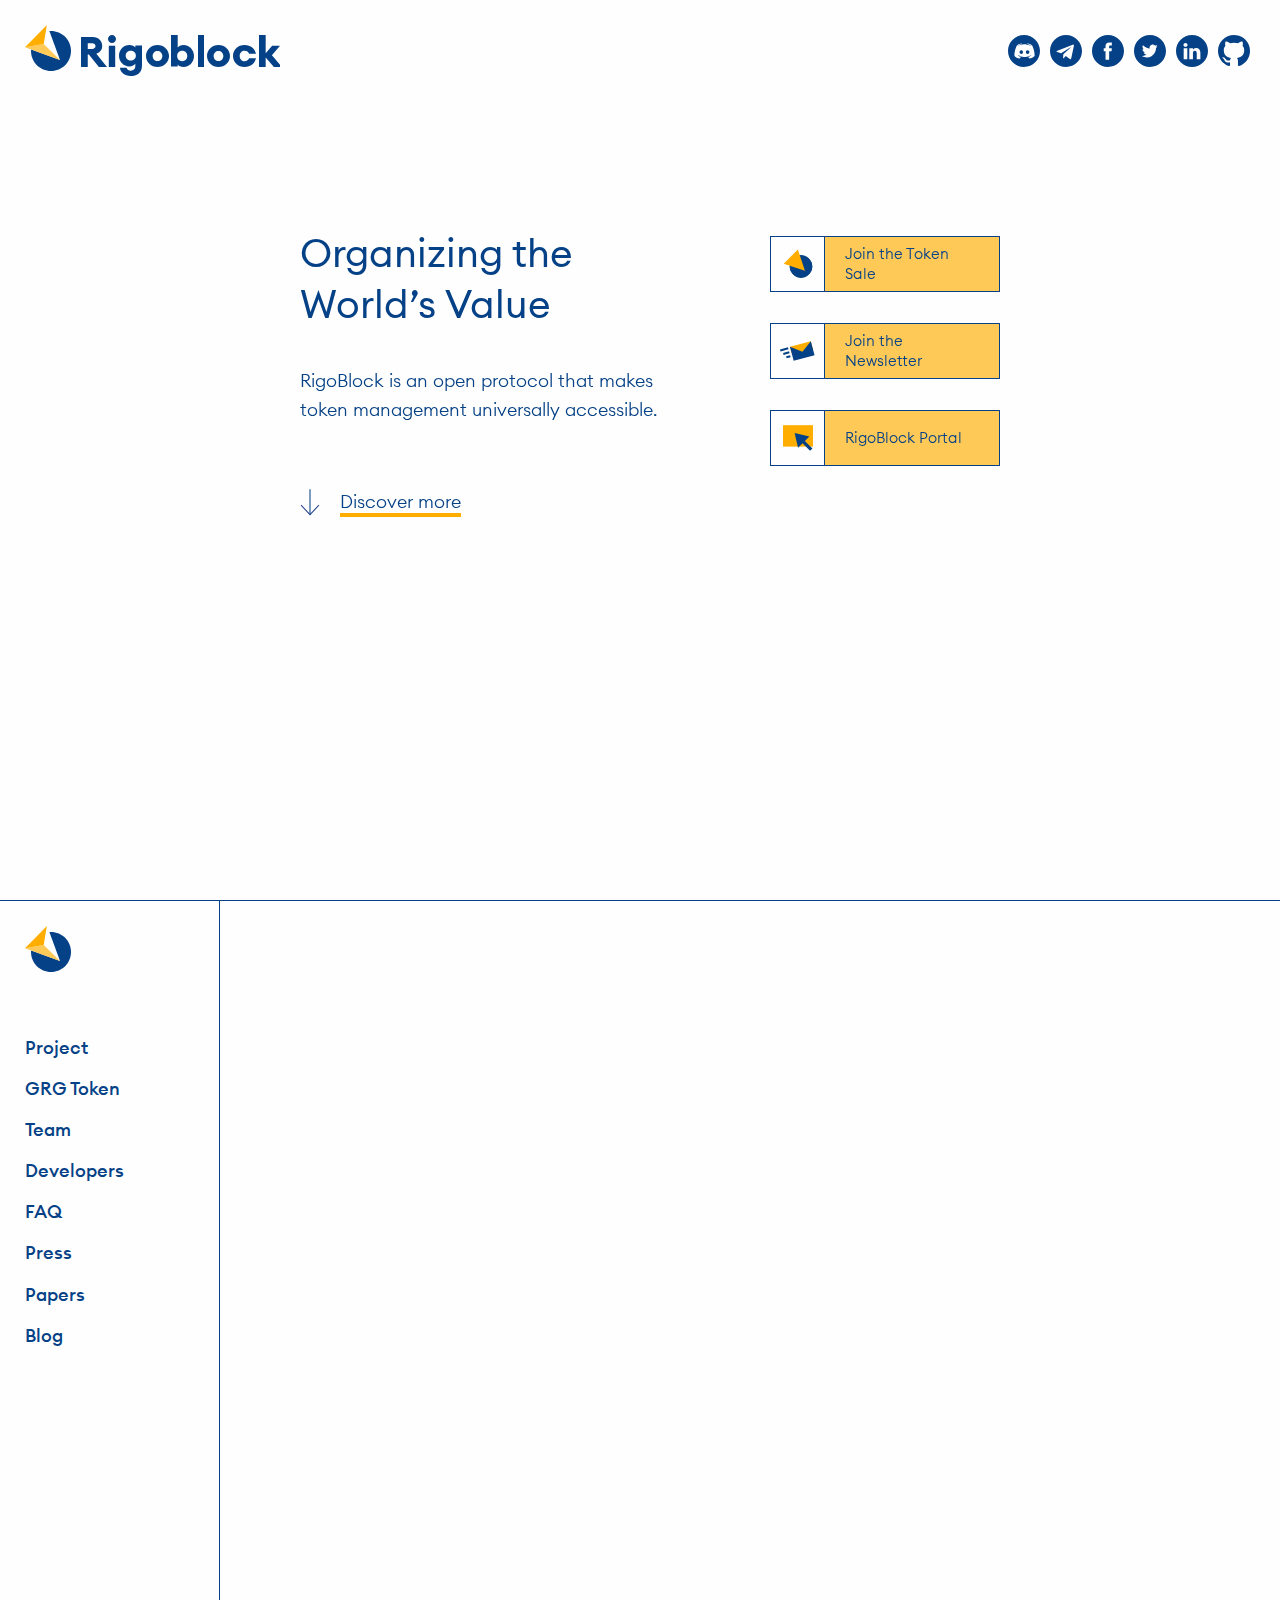
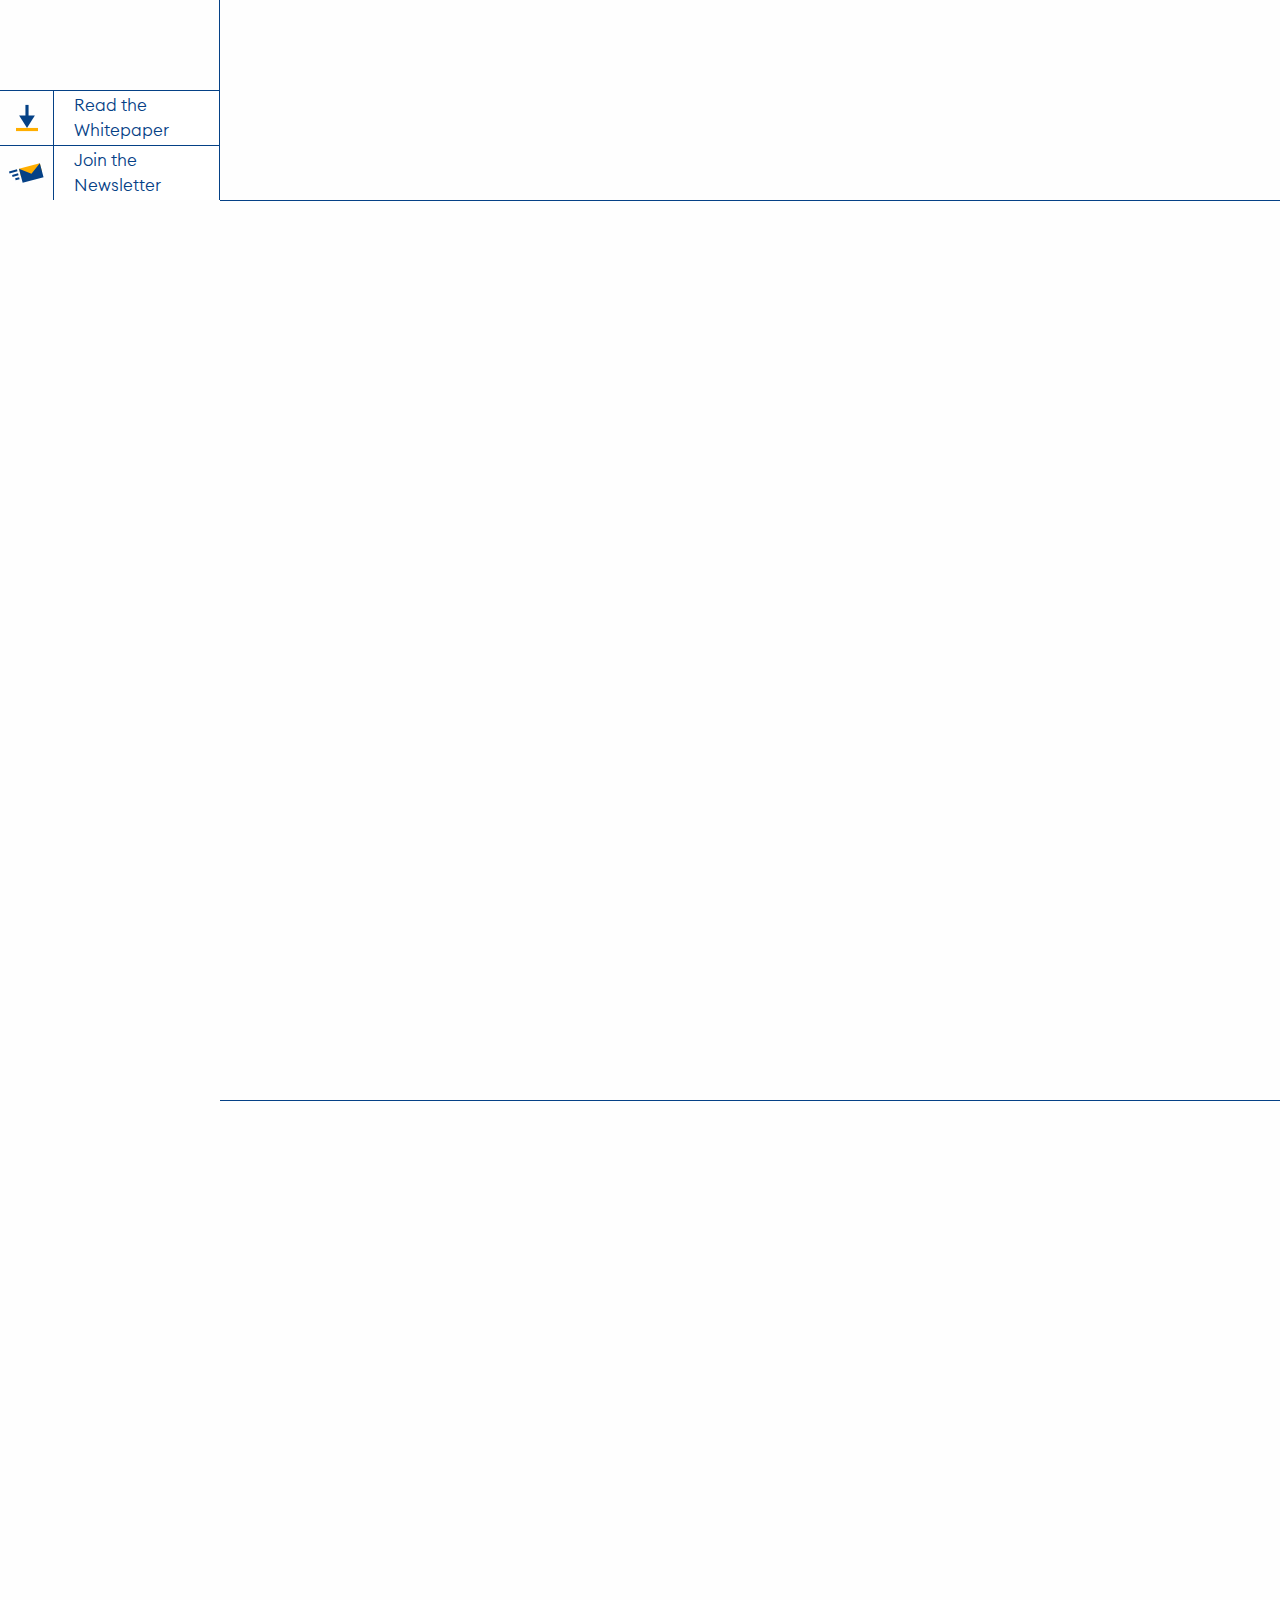
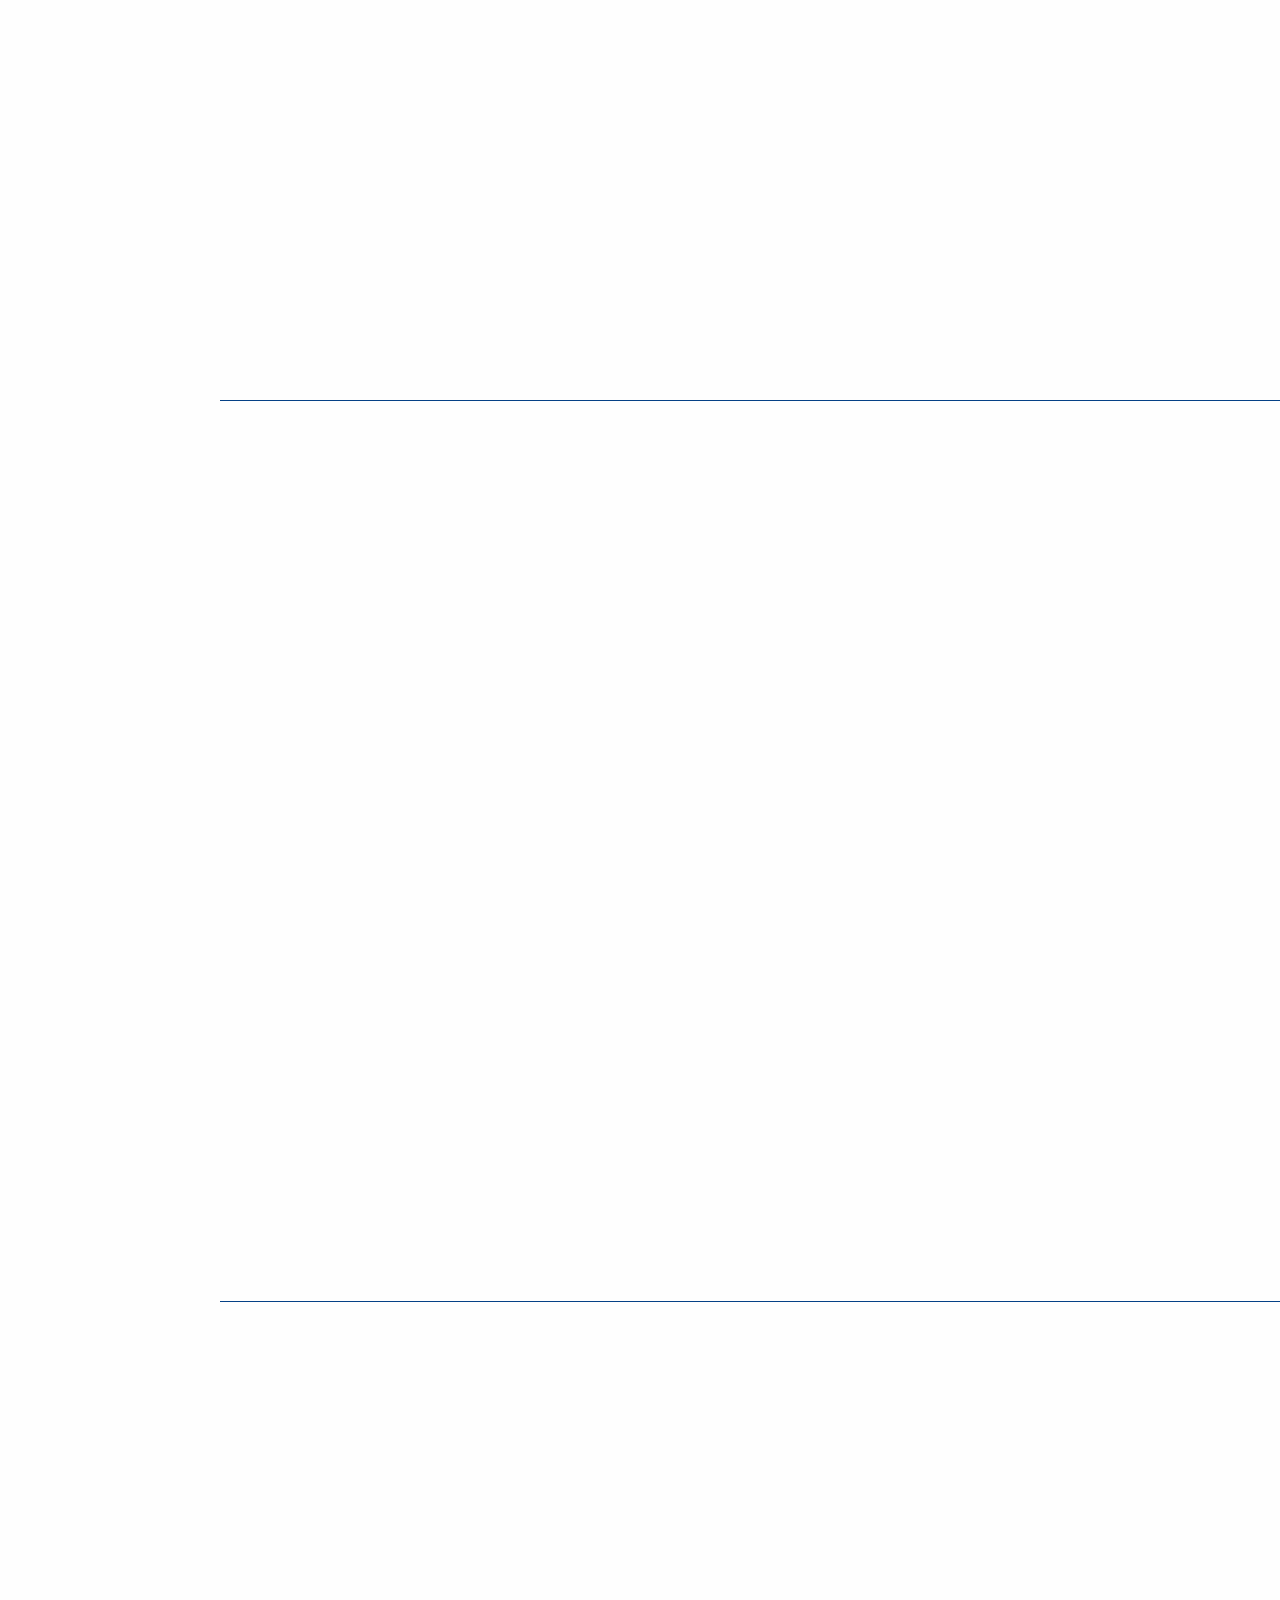
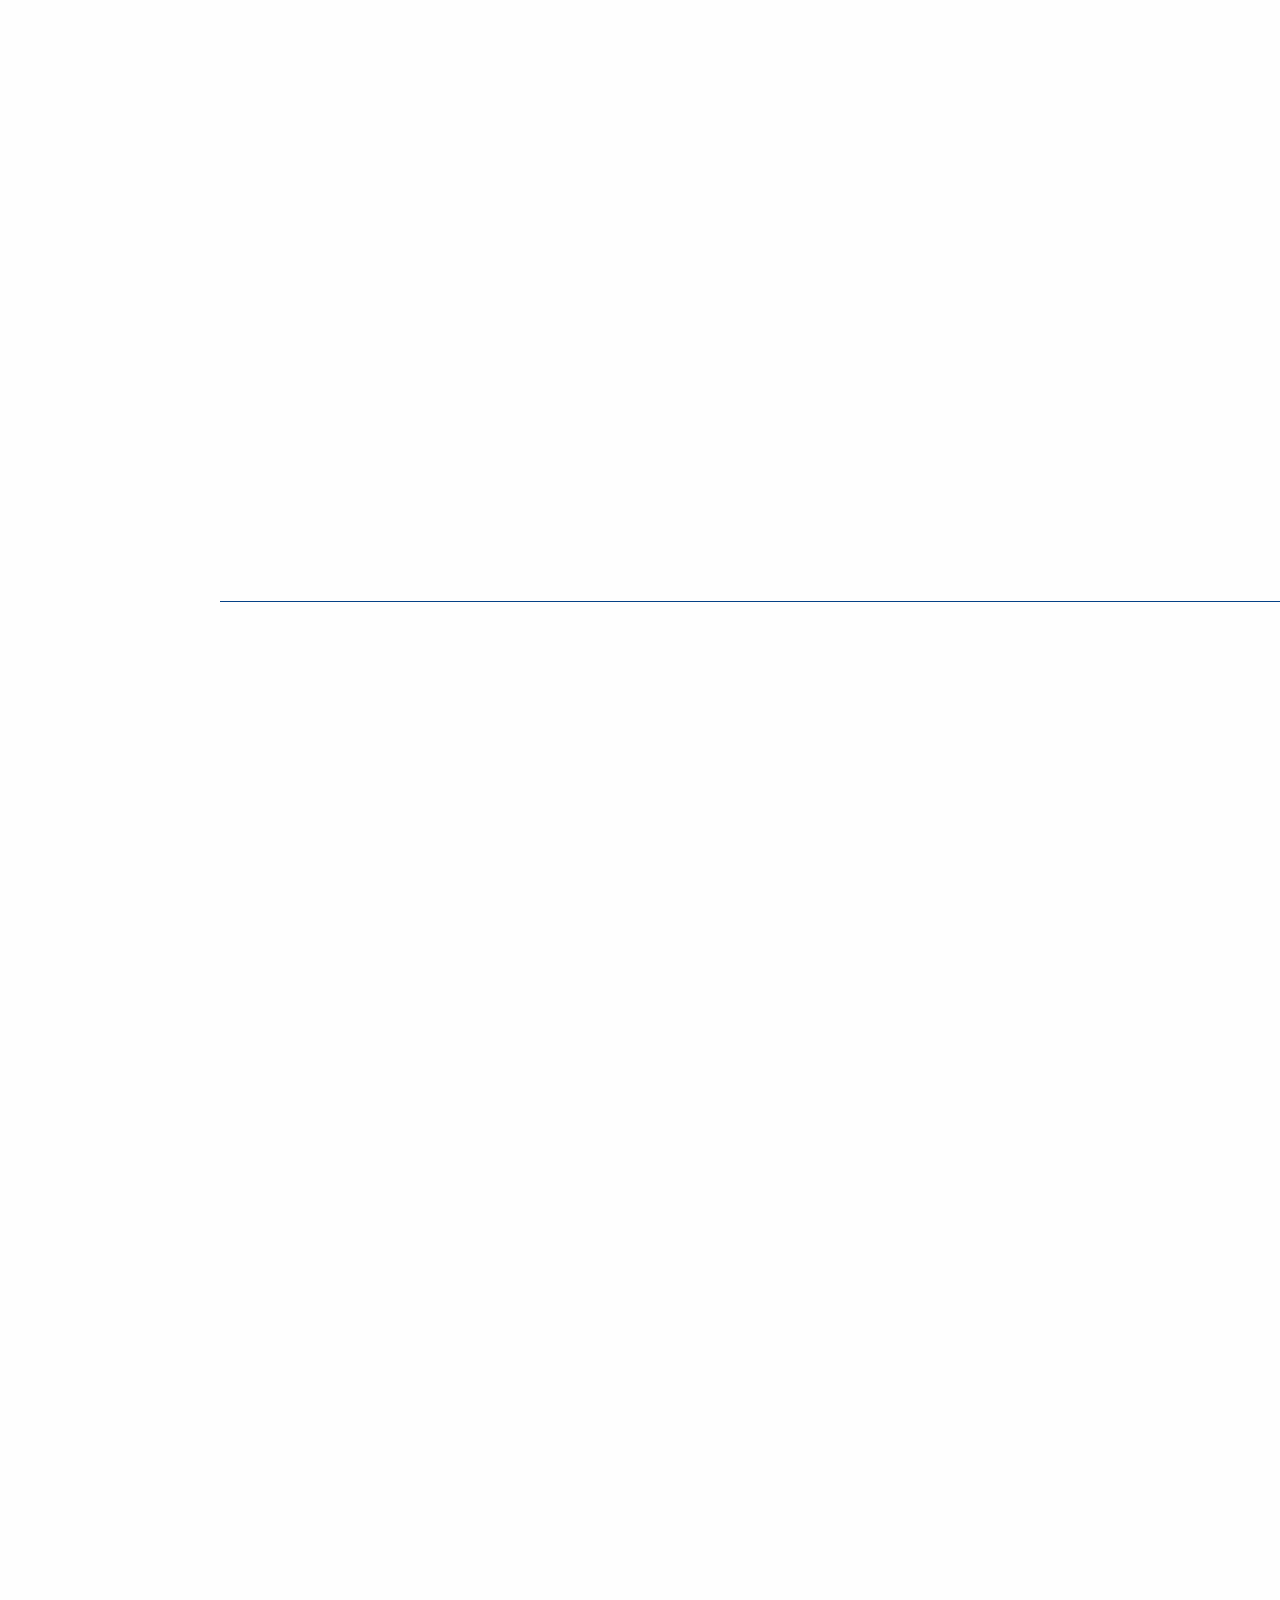
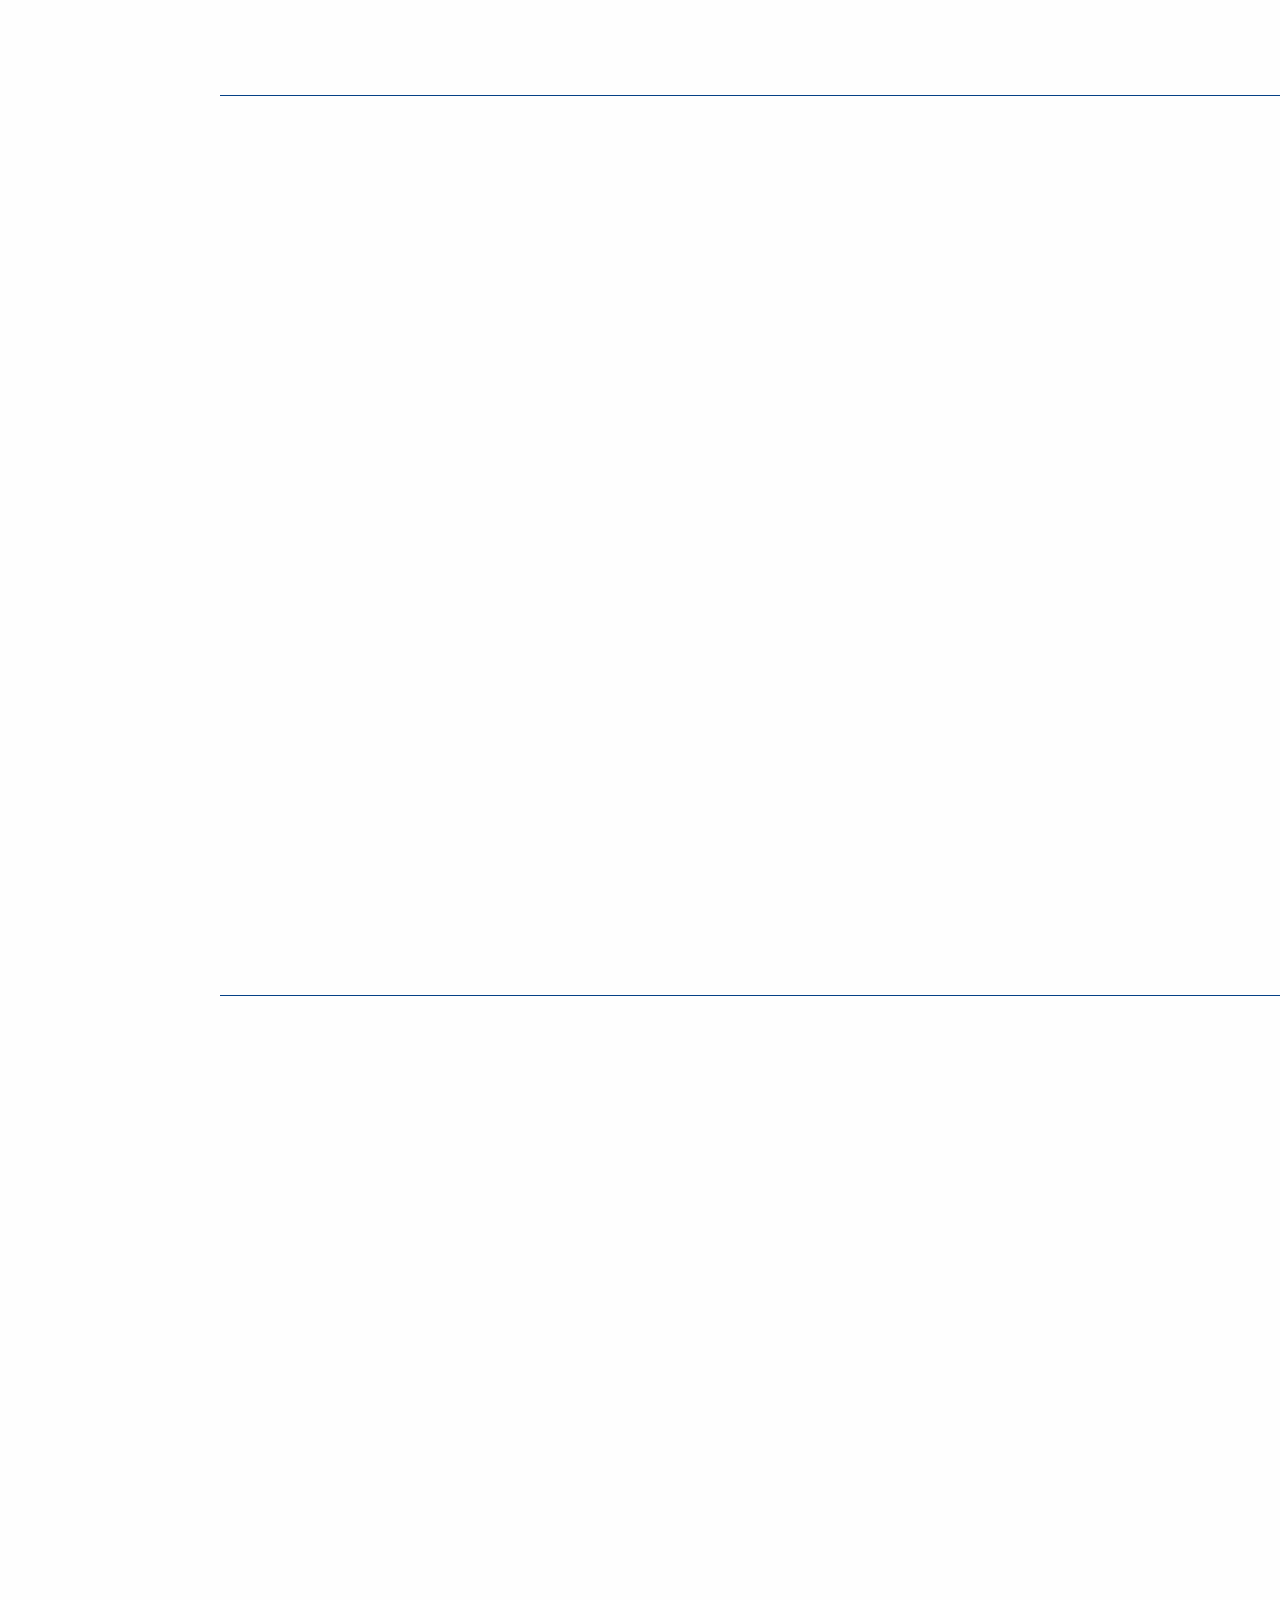
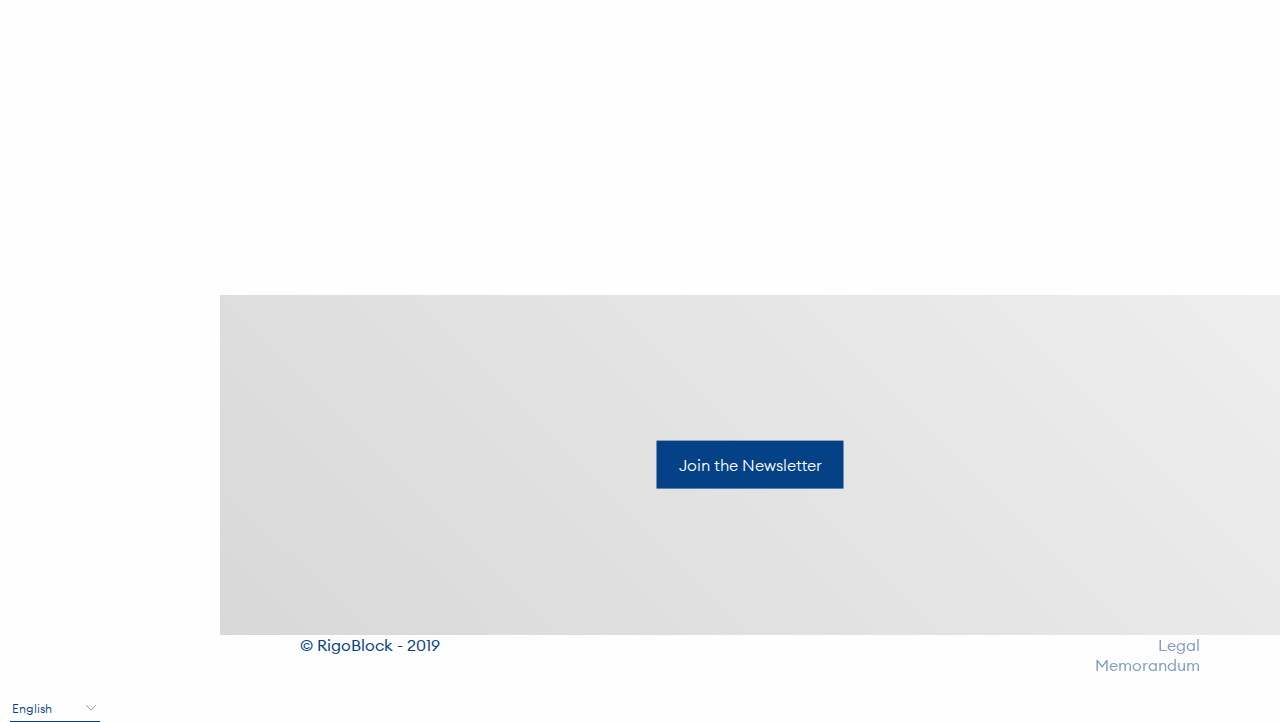
==== commit 61cf75af: "update rb caps" ====
--- a/index.html
+++ b/index.html
@@ -5,19 +5,19 @@
   <meta name="viewport" content="width=device-width, initial-scale=1">
   <!-- Begin Jekyll SEO tag v2.5.0 -->
 <meta name="generator" content="Jekyll v3.8.2" />
-<meta property="og:title" content="Rigoblock" />
+<meta property="og:title" content="RigoBlock" />
 <meta property="og:locale" content="en" />
 <meta name="description" content="RigoBlock is a blockchain protocol for digital token management. The RigoBlock protocol offers new types of incentives for the different actors by aligning their interests through the Proof-of-Performance algorithm, eliminating standard management and performance fees." />
 <meta property="og:description" content="RigoBlock is a blockchain protocol for digital token management. The RigoBlock protocol offers new types of incentives for the different actors by aligning their interests through the Proof-of-Performance algorithm, eliminating standard management and performance fees." />
 <link rel="canonical" href="https://static.rigoblock.com/" />
 <meta property="og:url" content="https://static.rigoblock.com/" />
-<meta property="og:site_name" content="Rigoblock" />
+<meta property="og:site_name" content="RigoBlock" />
 <script type="application/ld+json">
-{"headline":"Rigoblock","@type":"WebSite","url":"https://static.rigoblock.com/","name":"Rigoblock","description":"RigoBlock is a blockchain protocol for digital token management. The RigoBlock protocol offers new types of incentives for the different actors by aligning their interests through the Proof-of-Performance algorithm, eliminating standard management and performance fees.","@context":"http://schema.org"}</script>
+{"headline":"RigoBlock","@type":"WebSite","url":"https://static.rigoblock.com/","name":"RigoBlock","description":"RigoBlock is a blockchain protocol for digital token management. The RigoBlock protocol offers new types of incentives for the different actors by aligning their interests through the Proof-of-Performance algorithm, eliminating standard management and performance fees.","@context":"http://schema.org"}</script>
 <!-- End Jekyll SEO tag -->
 
-  <title>Rigoblock | Decentralized Token Management</title>
-  <link rel="stylesheet" href="/assets/main.css"><link type="application/atom+xml" rel="alternate" href="https://static.rigoblock.com/feed.xml" title="Rigoblock" />
+  <title>RigoBlock | Decentralized Token Management</title>
+  <link rel="stylesheet" href="/assets/main.css"><link type="application/atom+xml" rel="alternate" href="https://static.rigoblock.com/feed.xml" title="RigoBlock" />
     <meta name="keywords" content="asset management, decentralized asset management, decentralized token management, token management, decentralized hedge fund, investment management, blockchain investment management, blockchain asset management, decentralized fund infrastructure, token pool, token pools, ethereum mining, proof of stake mining, proof of stake, decentralized exchange, proof of performance, mutual funds, online share trading, managed funds, alternative investments, day trading strategies, top hedge funds, asset manager, ethereum asset manager, blockchain fund, hedge fund company, hedge fund manager" />
   
 
@@ -48,7 +48,7 @@
   <div class="header-wrapper">
     <a href="/" class="logo-w">
       <svg class="icon-small-logo" xmlns="http://www.w3.org/2000/svg" viewBox="0 0 46 46" version="1.1">
-  <title>Rigoblock</title>
+  <title>RigoBlock</title>
   <desc>Created with sketchtool.</desc>
   <g transform="translate(-26.000000, -825.000000) translate(26.000000, 825.000000)" stroke="none" stroke-width="1" fill="none" fill-rule="evenodd">
     <path d="M25.9996967,46 C14.9541284,46 6,37.0458716 6,25.9996967 C6,14.9541284 14.9541284,6 25.9996967,6 C37.045265,6 46,14.9541284 46,25.9996967 C46,37.0458716 37.045265,46 25.9996967,46 Z" fill="#054186"/>
@@ -342,7 +342,7 @@
     </div>
   </div>
     <!-- <div class="mailing-block">
-      <span class="q">Interested in Rigoblock?</span>
+      <span class="q">Interested in RigoBlock?</span>
       <span class="a">Sign up to receive our monthly updates.</span>
       <form action="//landing.mailerlite.com/webforms/landing/w2r6k9" method="post" target="_blank" novalidate>
         <input type="email" placeholder="Your email" name="email" />
@@ -360,7 +360,7 @@
 
     <!-- <div class="mailing-block">
       <div id="form-newsletter-input" class="clear">
-        <span class="q">Interested in Rigoblock?</span>
+        <span class="q">Interested in RigoBlock?</span>
         <span class="a">Sign up to receive our monthly updates.</span>
         <form action="//landing.mailerlite.com/webforms/landing/w2r6k9" method="post" id="mc-embedded-subscribe-form" name="mc-embedded-subscribe-form" class="validate"
           target="_blank" novalidate>
@@ -503,7 +503,7 @@
         <div class="wrapper home">
           <div class="intro">
   <svg class="icon-logo" xmlns="http://www.w3.org/2000/svg" viewBox="0 0 255 51" version="1.1">
-  <title>Rigoblock</title>
+  <title>RigoBlock</title>
   <desc>Created with sketchtool.</desc>
   <defs>
     <polygon points="0 51 255 51 255 0 0 0" fill="none"/>
@@ -713,7 +713,7 @@
   </g>
 </svg>
         </div>
-        <div class="label">Rigoblock Portal</div>
+        <div class="label">RigoBlock Portal</div>
       </a>
     </div>
   </div>
@@ -770,10 +770,10 @@
         
       </div>
       <div class="content">
-        <p>Rigoblock is a blockchain protocol that makes it possible for anyone to set up and run a digital token pool.
+        <p>RigoBlock is a blockchain protocol that makes it possible for anyone to set up and run a digital token pool.
 It is an open protocol which developers can use for building their own applications for token management.</p>
 
-<p>The Rigoblock protocol is live on the Ethereum mainnet.</p>
+<p>The RigoBlock protocol is live on the Ethereum mainnet.</p>
 
         
         
@@ -811,7 +811,7 @@
       <div class="content">
         <p>Proof-of-Performance is an algorithm that rewards the token pools operators based on the value and the performance of their pools. The operators are rewarded in GRG, an Ethereum ERC-20 compliant token.</p>
 
-<p>The Rigoblock incentive system allows the token pools to be operated without direct fee charges, and aligns the interests of the different stakeholders.</p>
+<p>The RigoBlock incentive system allows the token pools to be operated without direct fee charges, and aligns the interests of the different stakeholders.</p>
 
         
         
@@ -1207,7 +1207,7 @@
         </div>
       </main><footer class="site-footer">
   <div class="left-content">
-    &copy; Rigoblock - Rigo Investment Sagl (2018)
+    &copy; RigoBlock - 2019
   </div>
   <div class="right-content">
     <a href="legal">Legal</a>
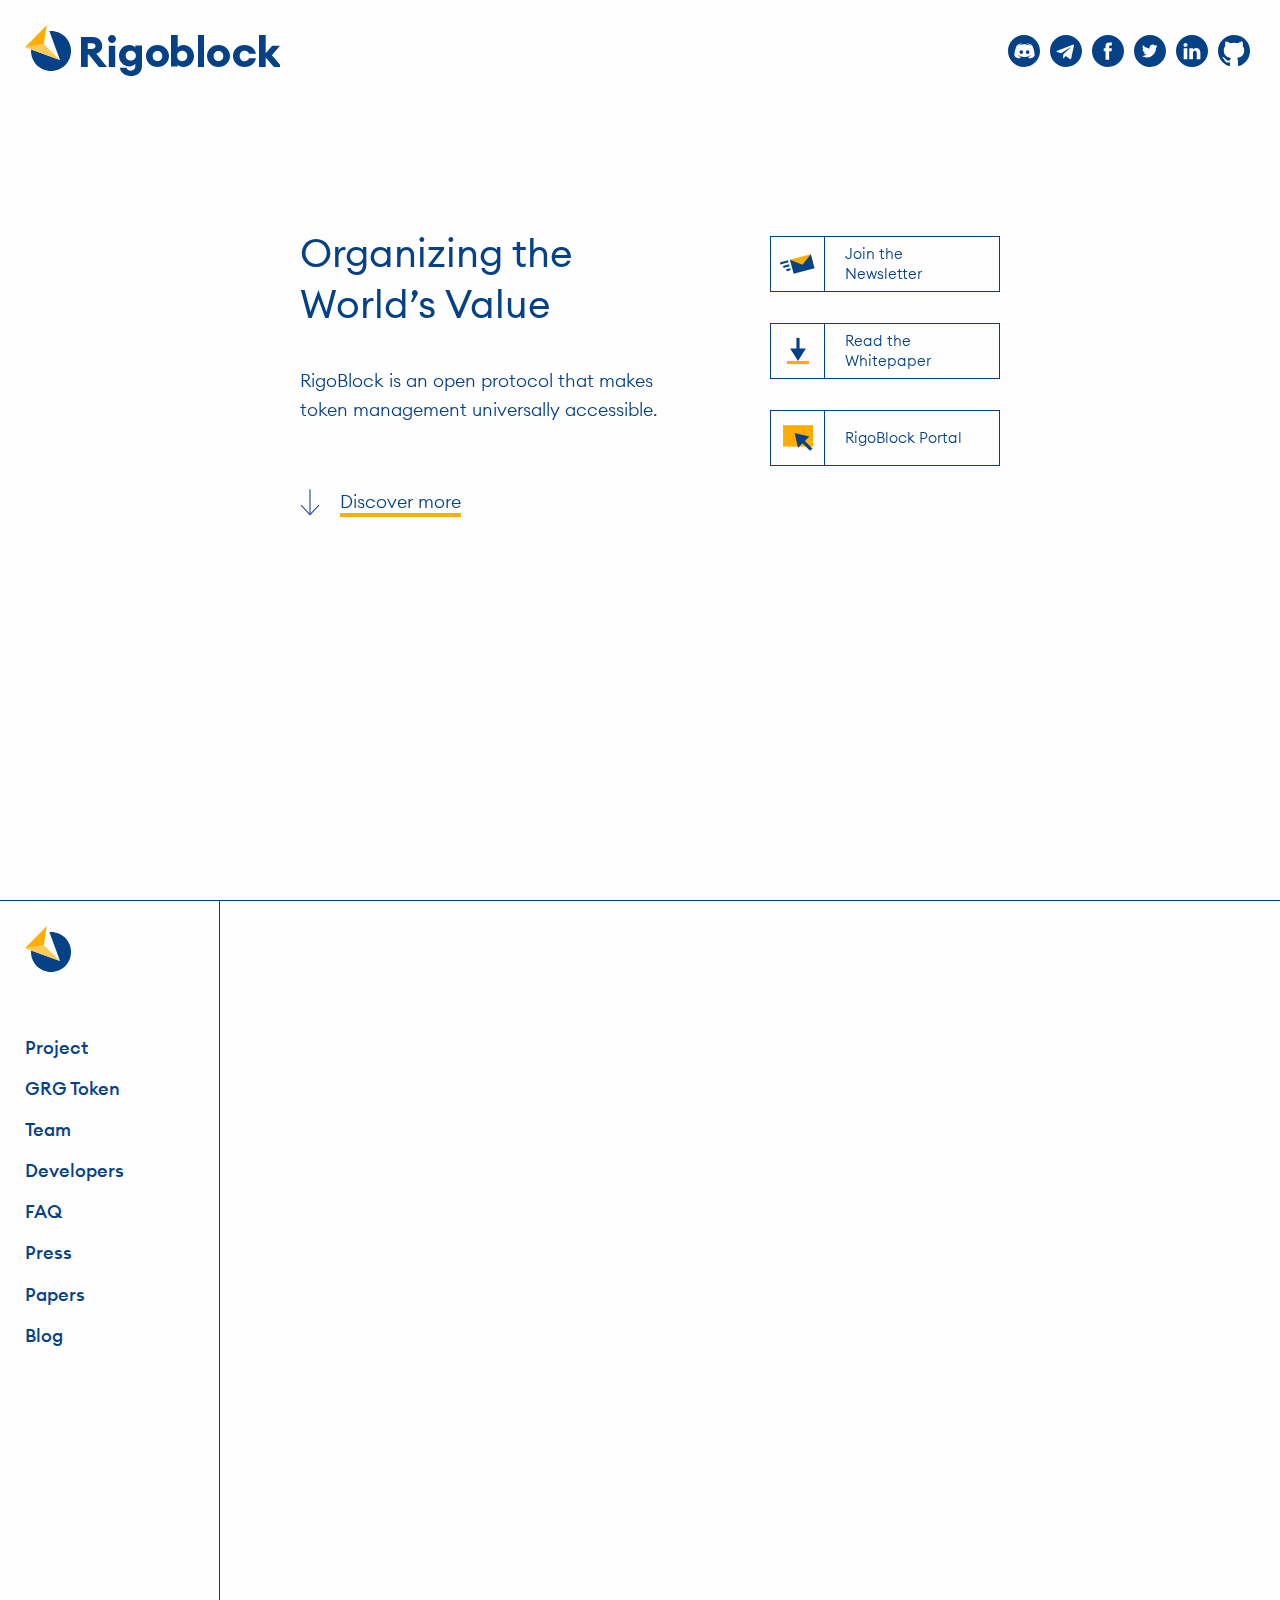
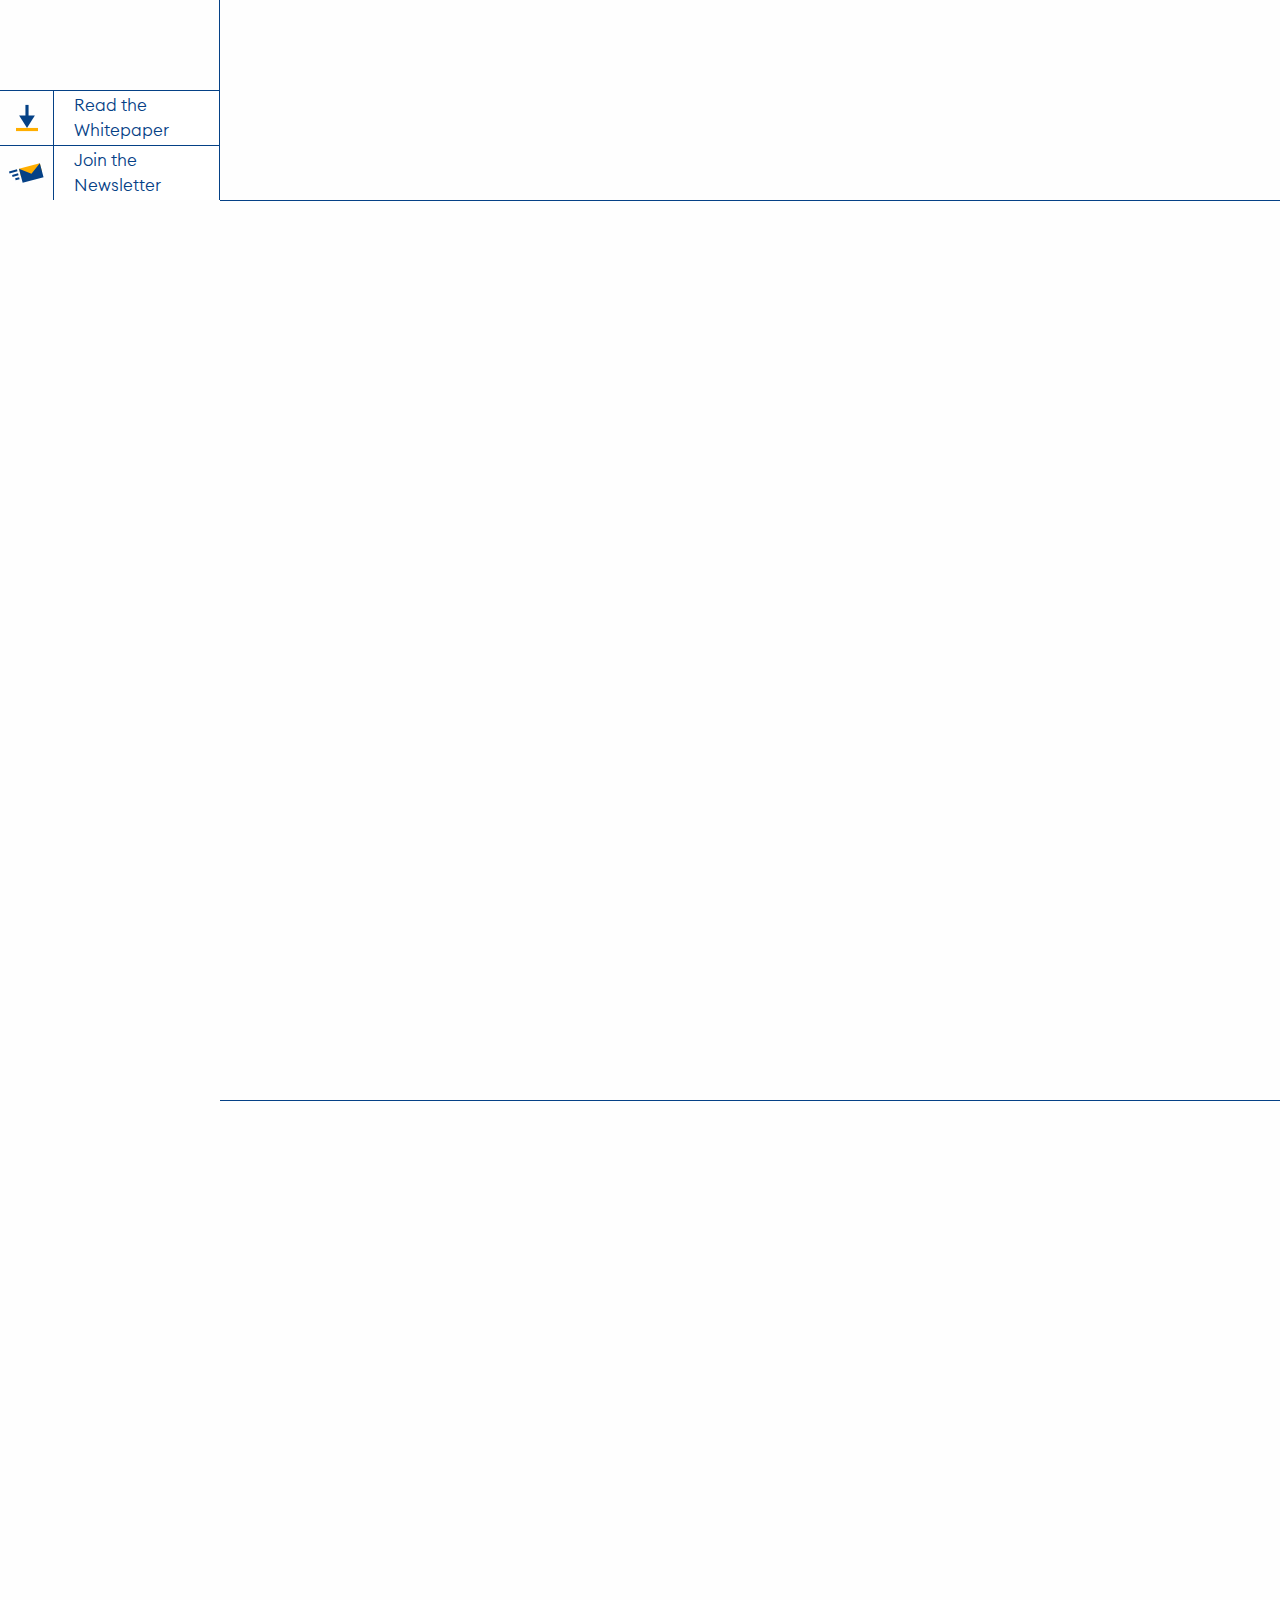
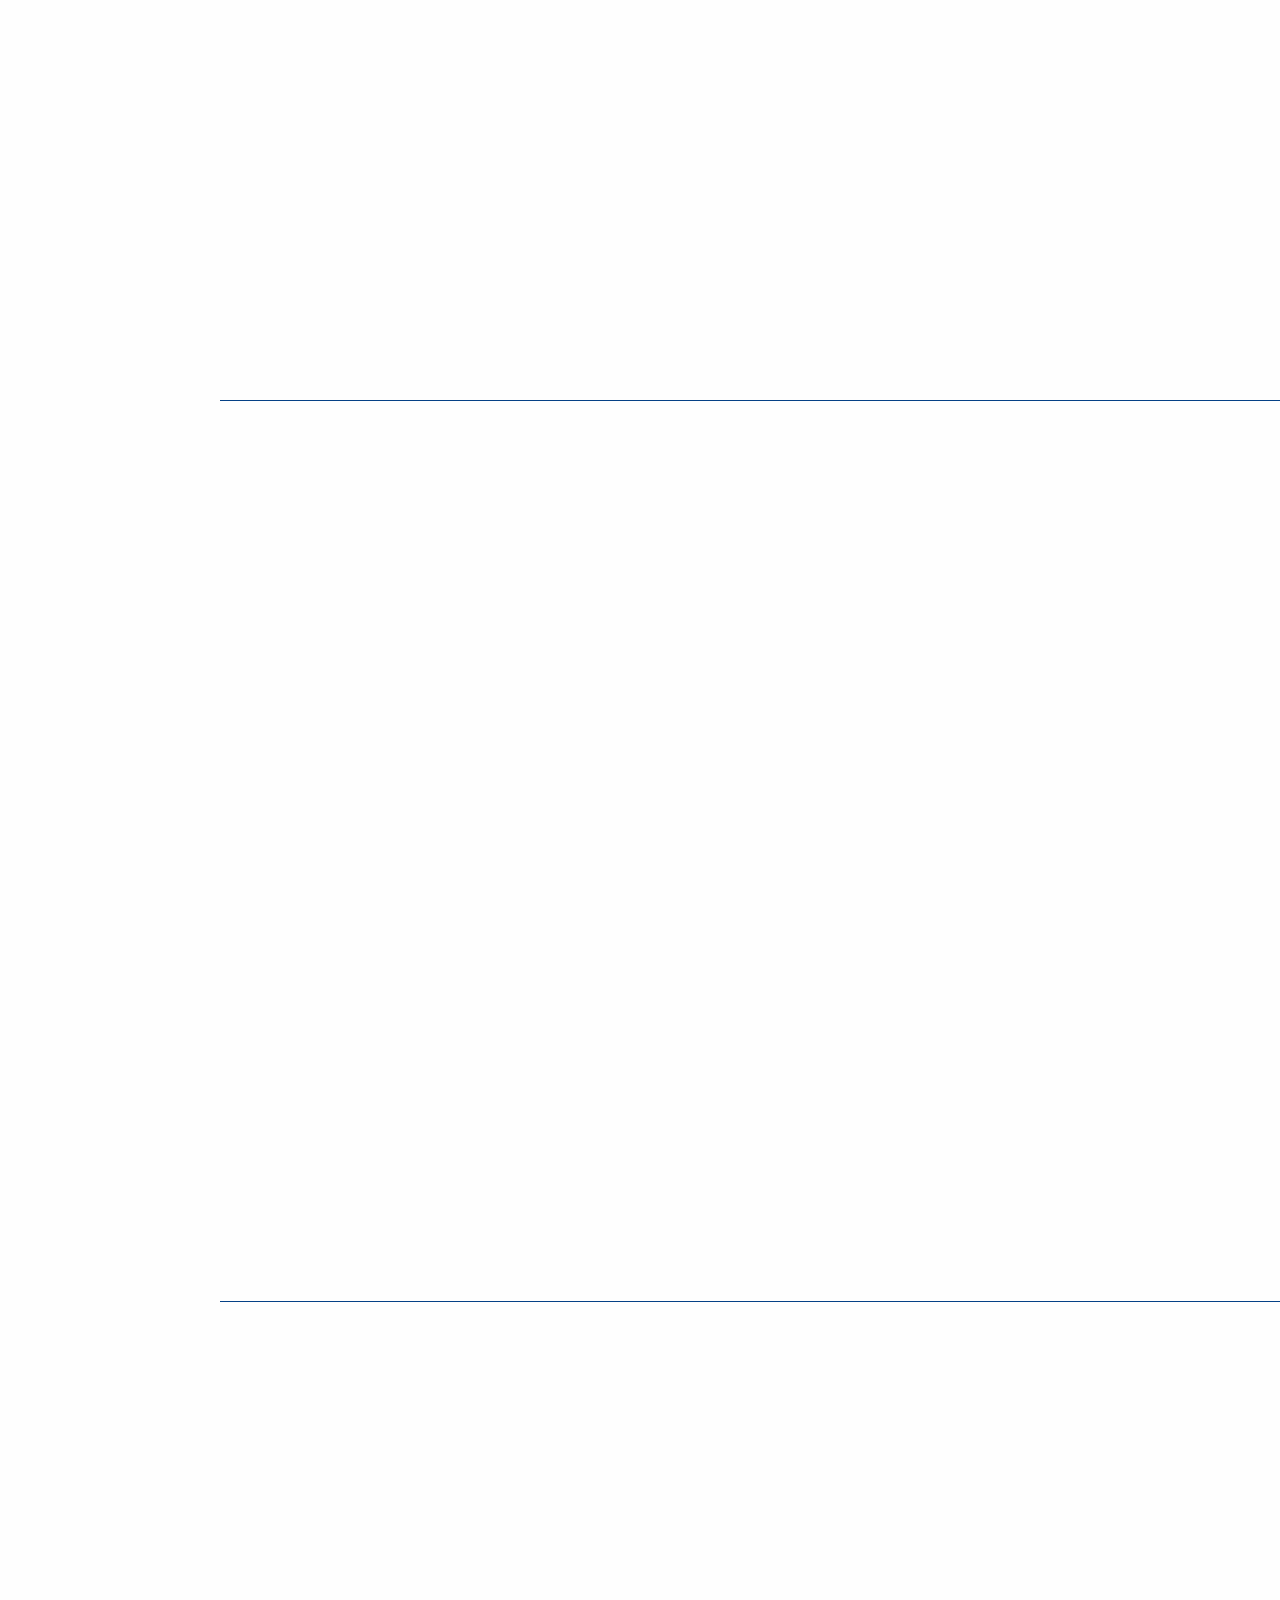
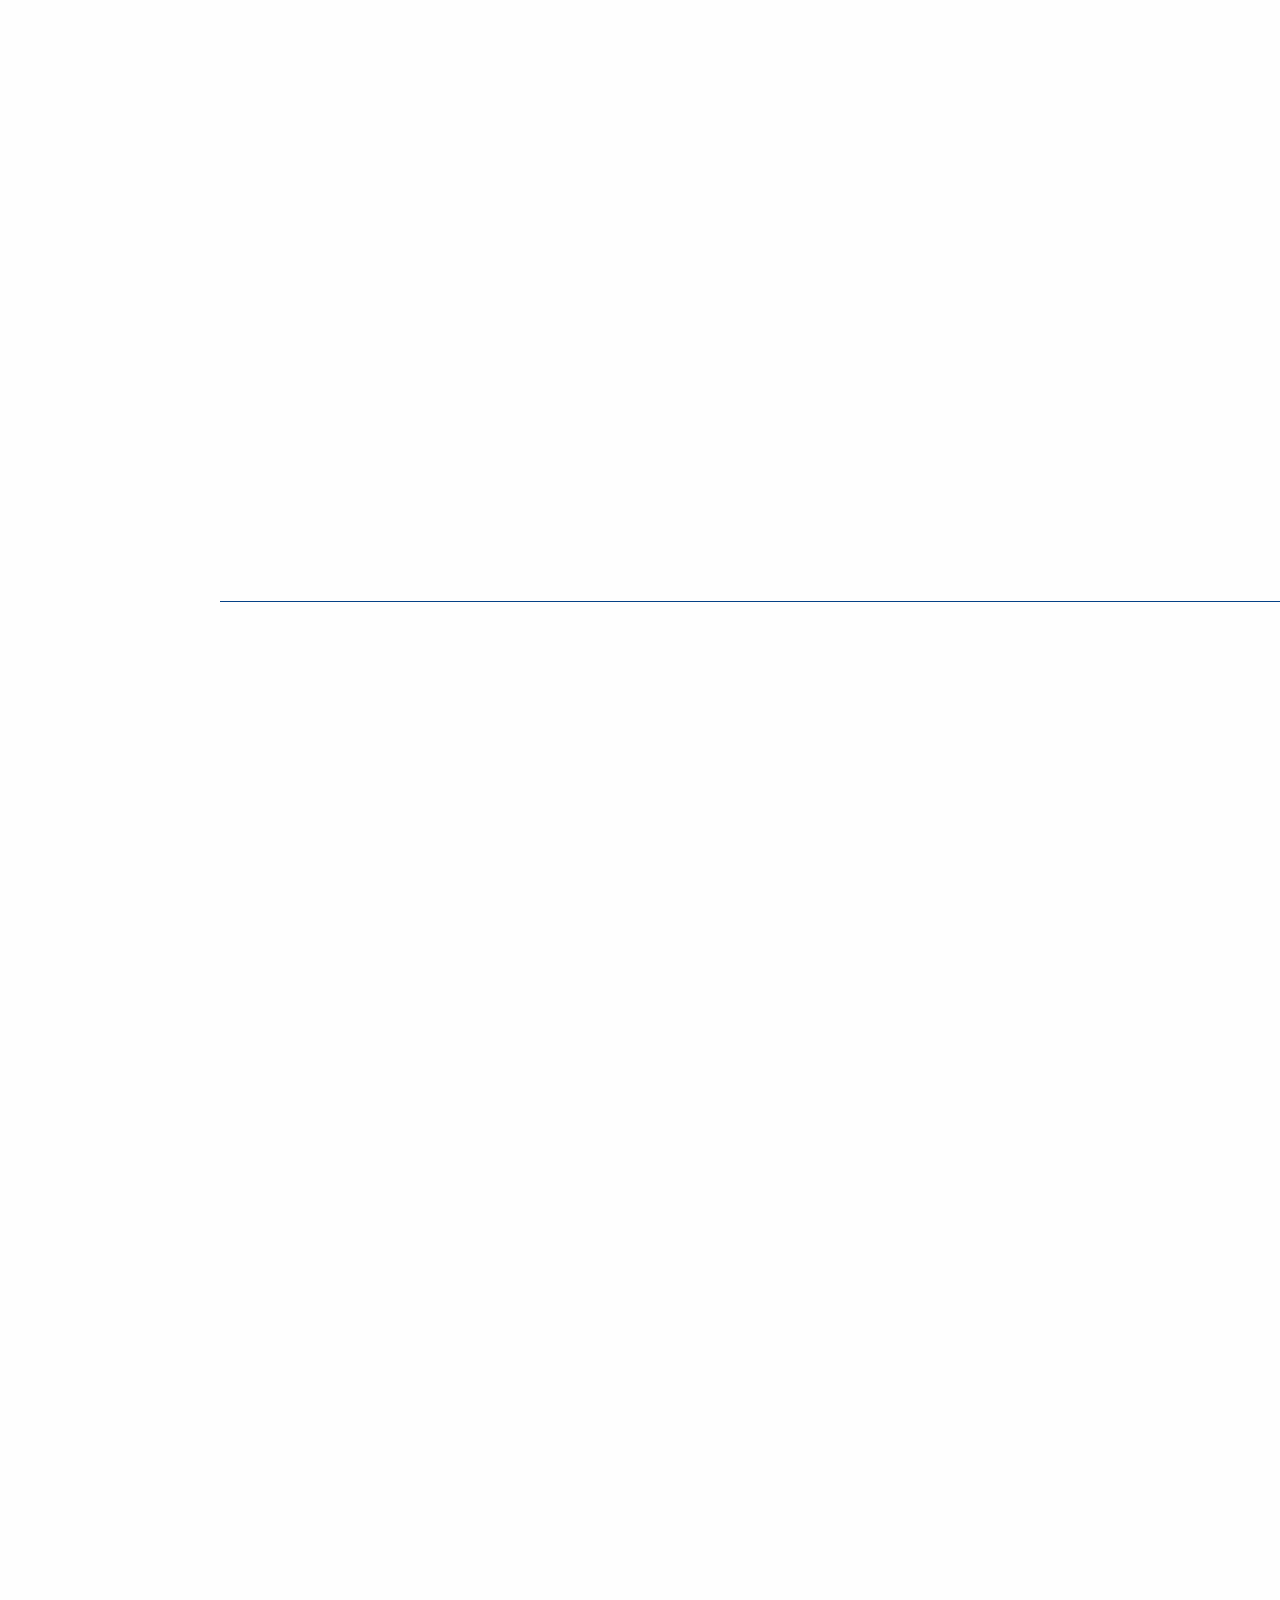
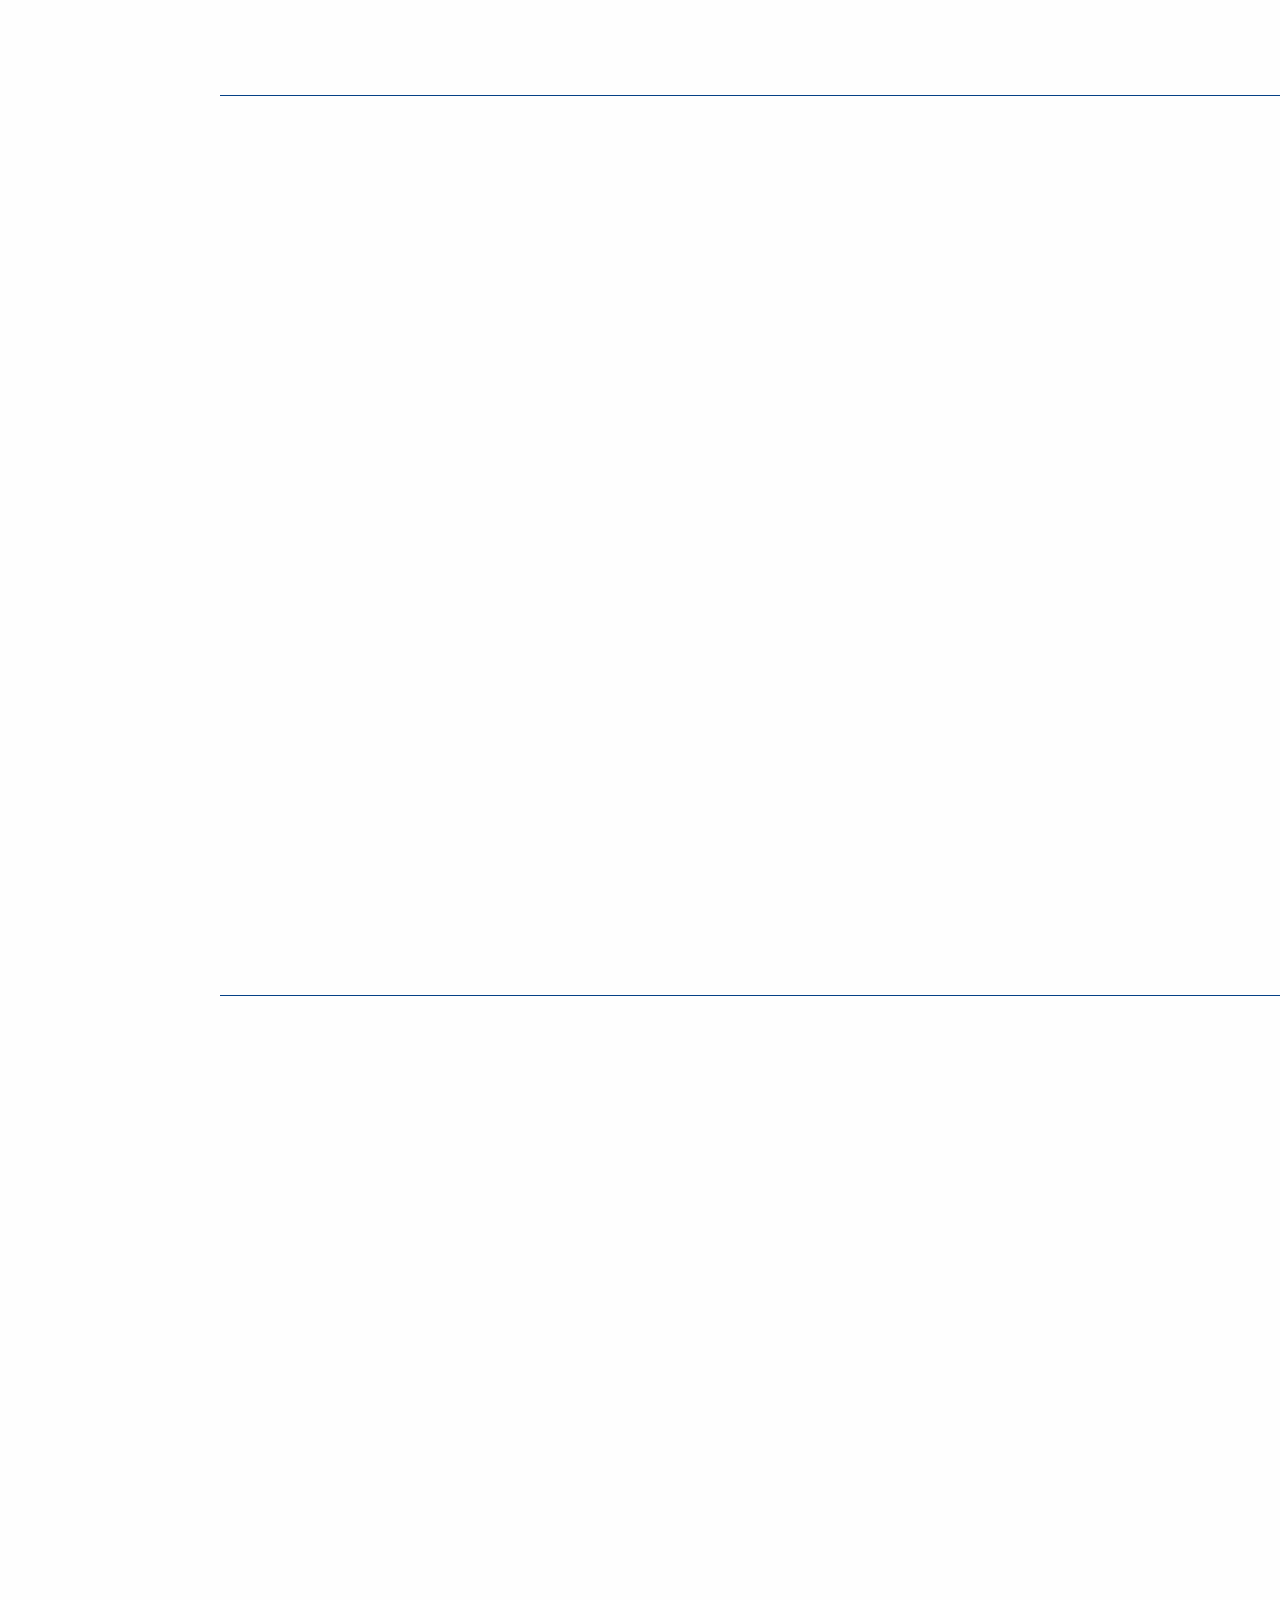
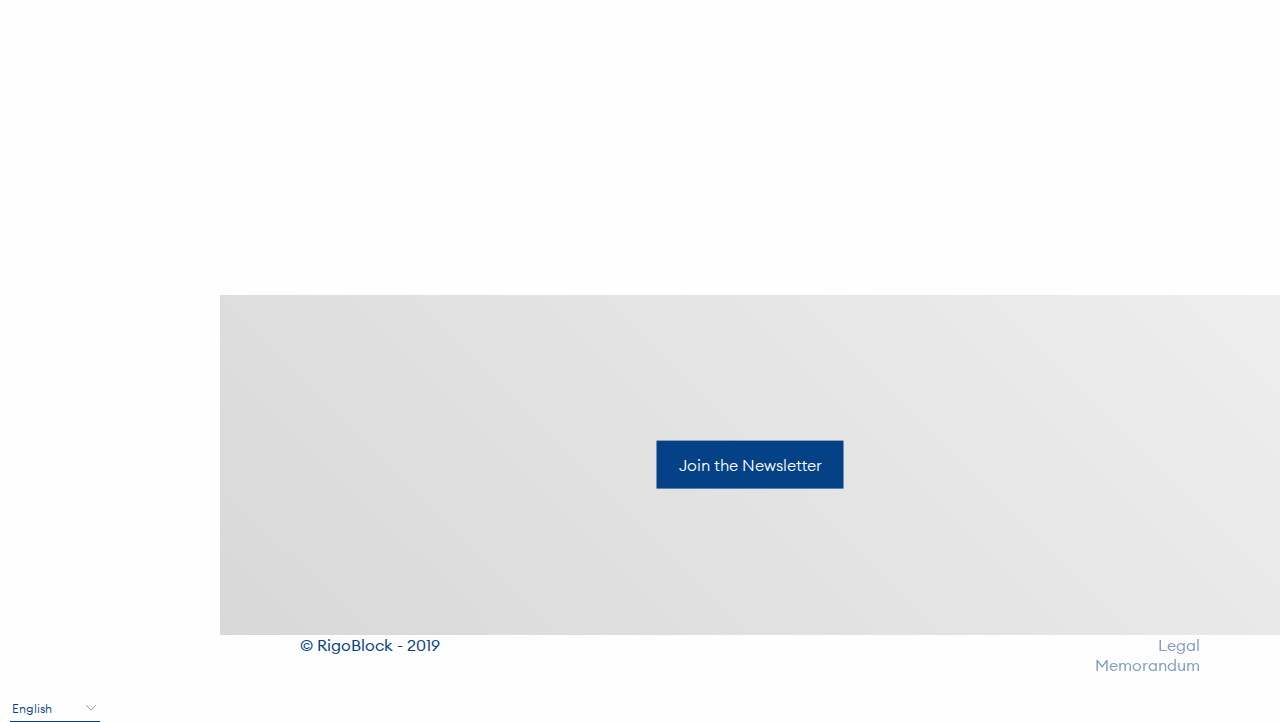
==== commit 4b85b6f7: "remove sale button" ====
--- a/index.html
+++ b/index.html
@@ -150,7 +150,7 @@
     
     <li >
       <!--a href="https://blog.rigoblock.com/" target="_blank" title="Developers"-->
-      <a href="https://docs.rigoblock.com/quick_start" target="_blank" title="Developers">
+      <a href="https://docs.rigoblock.com" target="_blank" title="Developers">
         Developers
       </a>
     </li>
@@ -612,31 +612,6 @@
  -->
     </div>
   </div>
-  <!--div id="whitelist-button" class="fade-in">
-    <div class="shake">
-      <div class="ico-button-container">
-        <a href="https://tokenmarket.net/crowdsale/rigoblock/embed/" class="icon-ico-sale button shadow" target="_blank">
-          <div class="icon-wrapper">
-            <svg class="icon-link icon" xmlns="http://www.w3.org/2000/svg" viewBox="0 0 28 20" version="1.1">
-  <desc>Created with sketchtool.</desc>
-  <g transform="translate(-851.000000, -3015.000000) translate(218.000000, 2402.000000) translate(624.000000, 596.000000) translate(9.000000, 17.000000)" stroke="none" stroke-width="1" fill="none" fill-rule="evenodd">
-    <rect fill="#054186" x="0" y="0" width="28" height="20"/>
-    <rect fill="#FFFFFF" x="3" y="7" width="22" height="2"/>
-    <rect fill="#FFAE00" x="3" y="2" width="2" height="2"/>
-    <rect fill="#FFAE00" x="7" y="2" width="2" height="2"/>
-    <rect fill="#FFAE00" x="11" y="2" width="2" height="2"/>
-    <rect fill="#FFFFFF" x="3" y="11" width="22" height="2"/>
-    <rect fill="#FFFFFF" x="3" y="15" width="22" height="2"/>
-  </g>
-</svg>
-          </div>
-          <div class="label whitelist">
-            <div class="dotted">Join <span class="icotext">Sale!</span></div>
-          </div>
-        </a>
-      </div>
-    </div>
-  </div-->
   <div class="intro-content-wrapper">
     <div class="content" data-show-on-scroll>
       <h1 id="organizing-the-worlds-value">Organizing the <br />World’s Value</h1>
@@ -656,18 +631,6 @@
       </div>
     </div>
     <div class="buttons" data-show-on-scroll>
-      <a href=https://tokenmarket.net/crowdsale/rigoblock/terms_of_service class="icon-token-sale button" target="_blank">
-        <div class="icon-wrapper">
-          <svg class="icon-token-sale icon" xmlns="http://www.w3.org/2000/svg" viewBox="0 0 30 29" version="1.1">
-  <desc>Created with sketchtool.</desc>
-  <g transform="translate(-848.000000, -262.000000) translate(842.000000, 253.000000) translate(6.000000, 9.000000)" stroke="none" stroke-width="1" fill="none" fill-rule="evenodd">
-    <circle stroke="#054186" fill="#054186" cx="18" cy="17" r="11"/>
-    <polygon fill="#FFAE00" transform="translate(14.857864, 14.142136) rotate(-225.000000) translate(-14.857864, -14.142136)" points="14.8578644 4.14213562 24.8578644 24.1421356 4.85786438 24.1421356"/>
-  </g>
-</svg>
-        </div>
-        <div class="label">Join the Token Sale</div>
-      </a>
       <a href="" class="icon-token-sale button" data-token-popup>
         <div class="icon-wrapper">
           <svg class="icon-newsletter icon" xmlns="http://www.w3.org/2000/svg" viewBox="0 0 34 19" version="1.1">
@@ -682,7 +645,7 @@
         </div>
         <div class="label">Join the Newsletter</div>
       </a>
-      <!--a href="https://static.rigoblock.com/assets/downloads/white-paper.pdf" class="icon-download button" target="_blank">
+      <a href="https://static.rigoblock.com/assets/downloads/white-paper.pdf" class="icon-download button" target="_blank">
         <div class="icon-wrapper">
           <svg class="icon-download icon" xmlns="http://www.w3.org/2000/svg" viewBox="0 0 21 25" version="1.1">
   <title>Download</title>
@@ -695,7 +658,7 @@
 </svg>
         </div>
         <div class="label">Read the Whitepaper</div>
-      </a-->
+      </a>
       <a href="https://beta.rigoblock.com" class="icon-telegram button" target="_blank">
         <div class="icon-wrapper">
           <svg class="icon-beta icon" xmlns="http://www.w3.org/2000/svg" viewBox="0 0 28 23.920311" version="1.1">
--- a/assets/main.css
+++ b/assets/main.css
@@ -2062,8 +2062,6 @@
         padding-left: 20px;
         padding-right: 20px; } }
     .intro .buttons .button {
-      background: #FFC957;
-      z-index: -1;
       width: 100%;
       min-width: 230px;
       margin-bottom: 2.4305555556vw; }
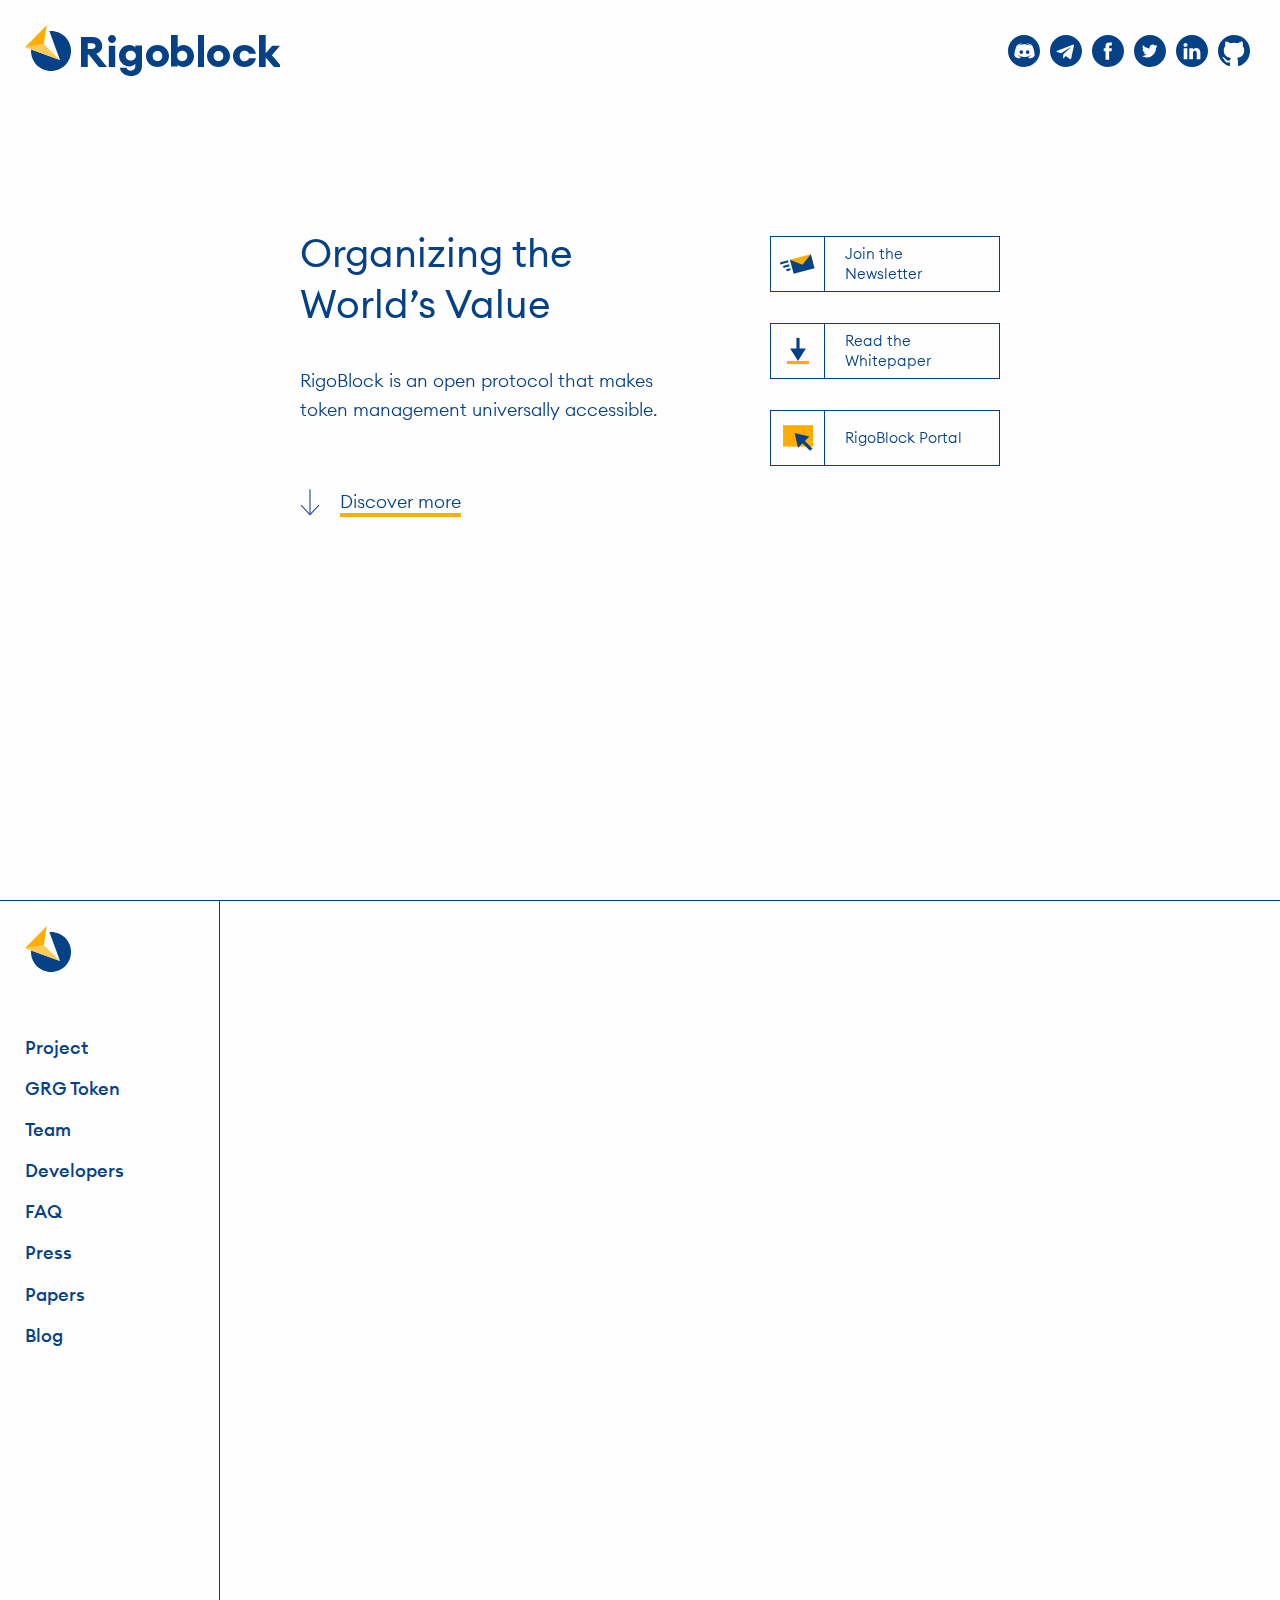
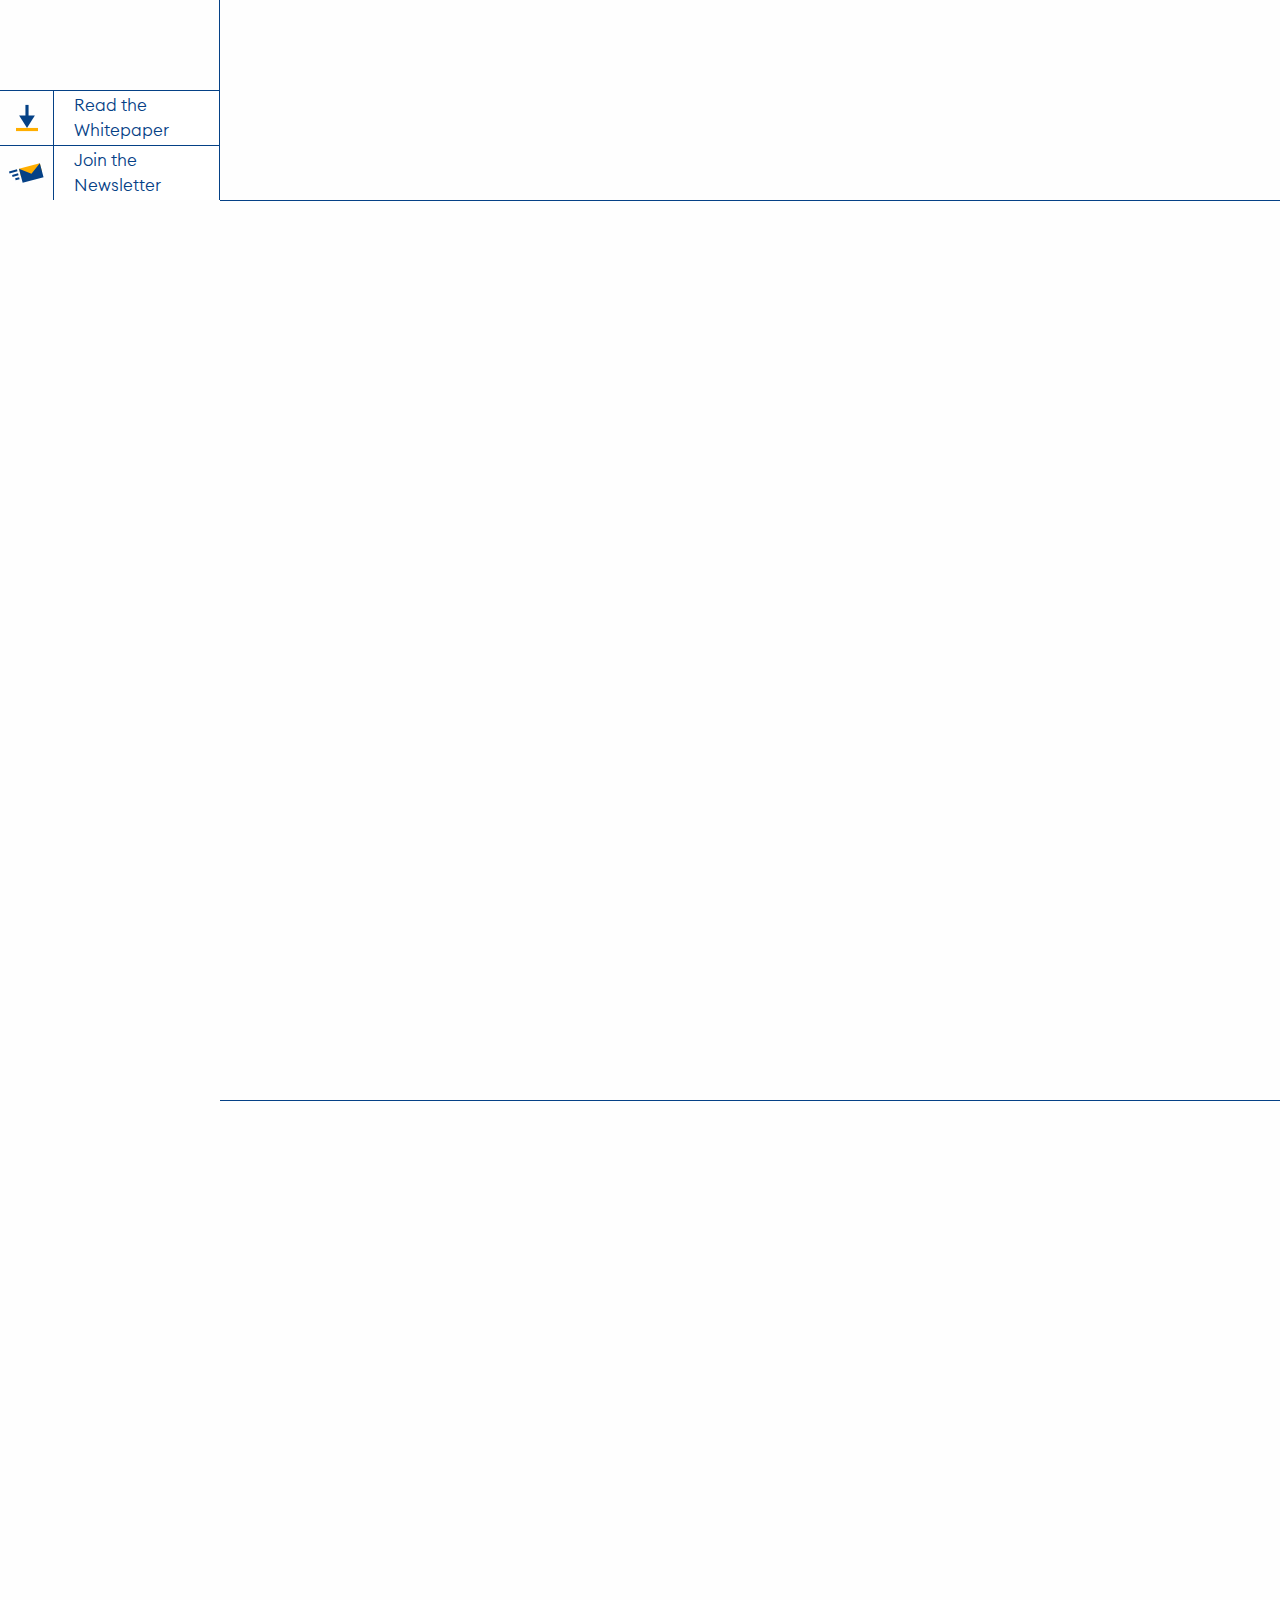
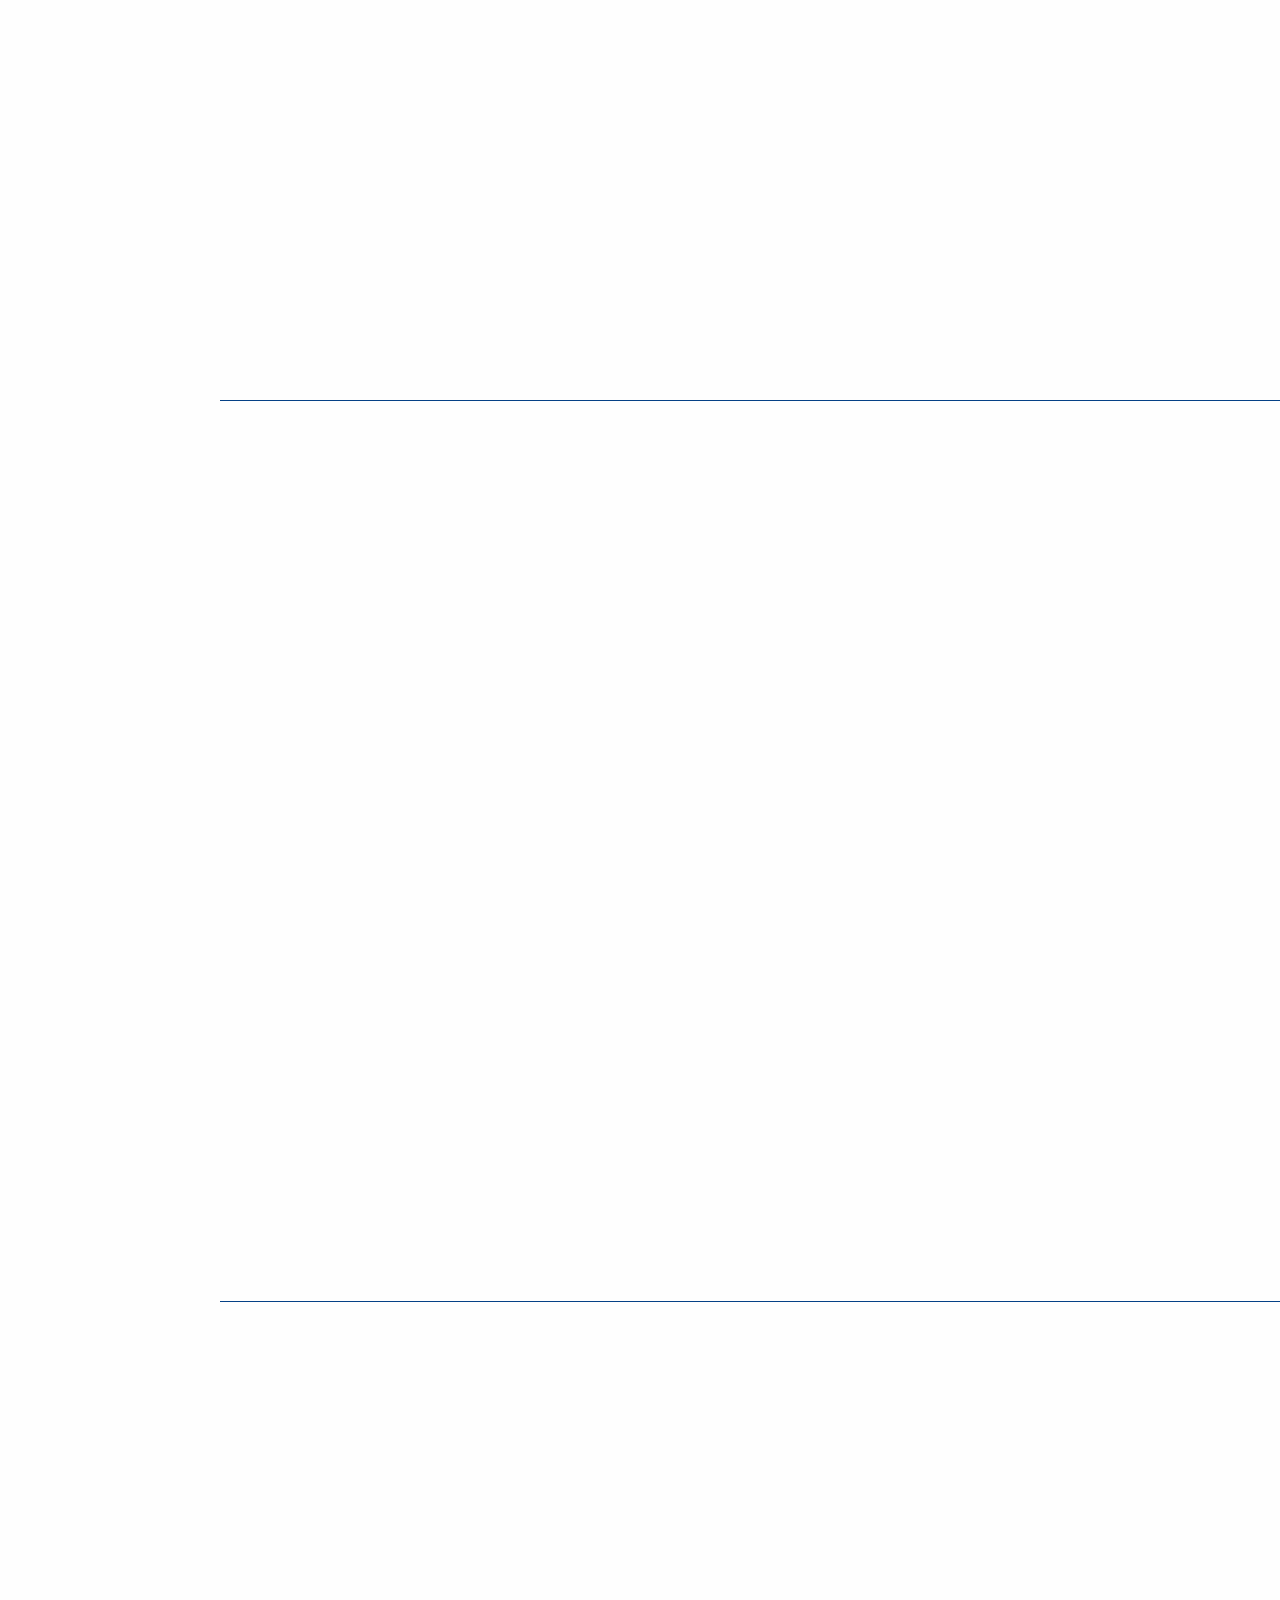
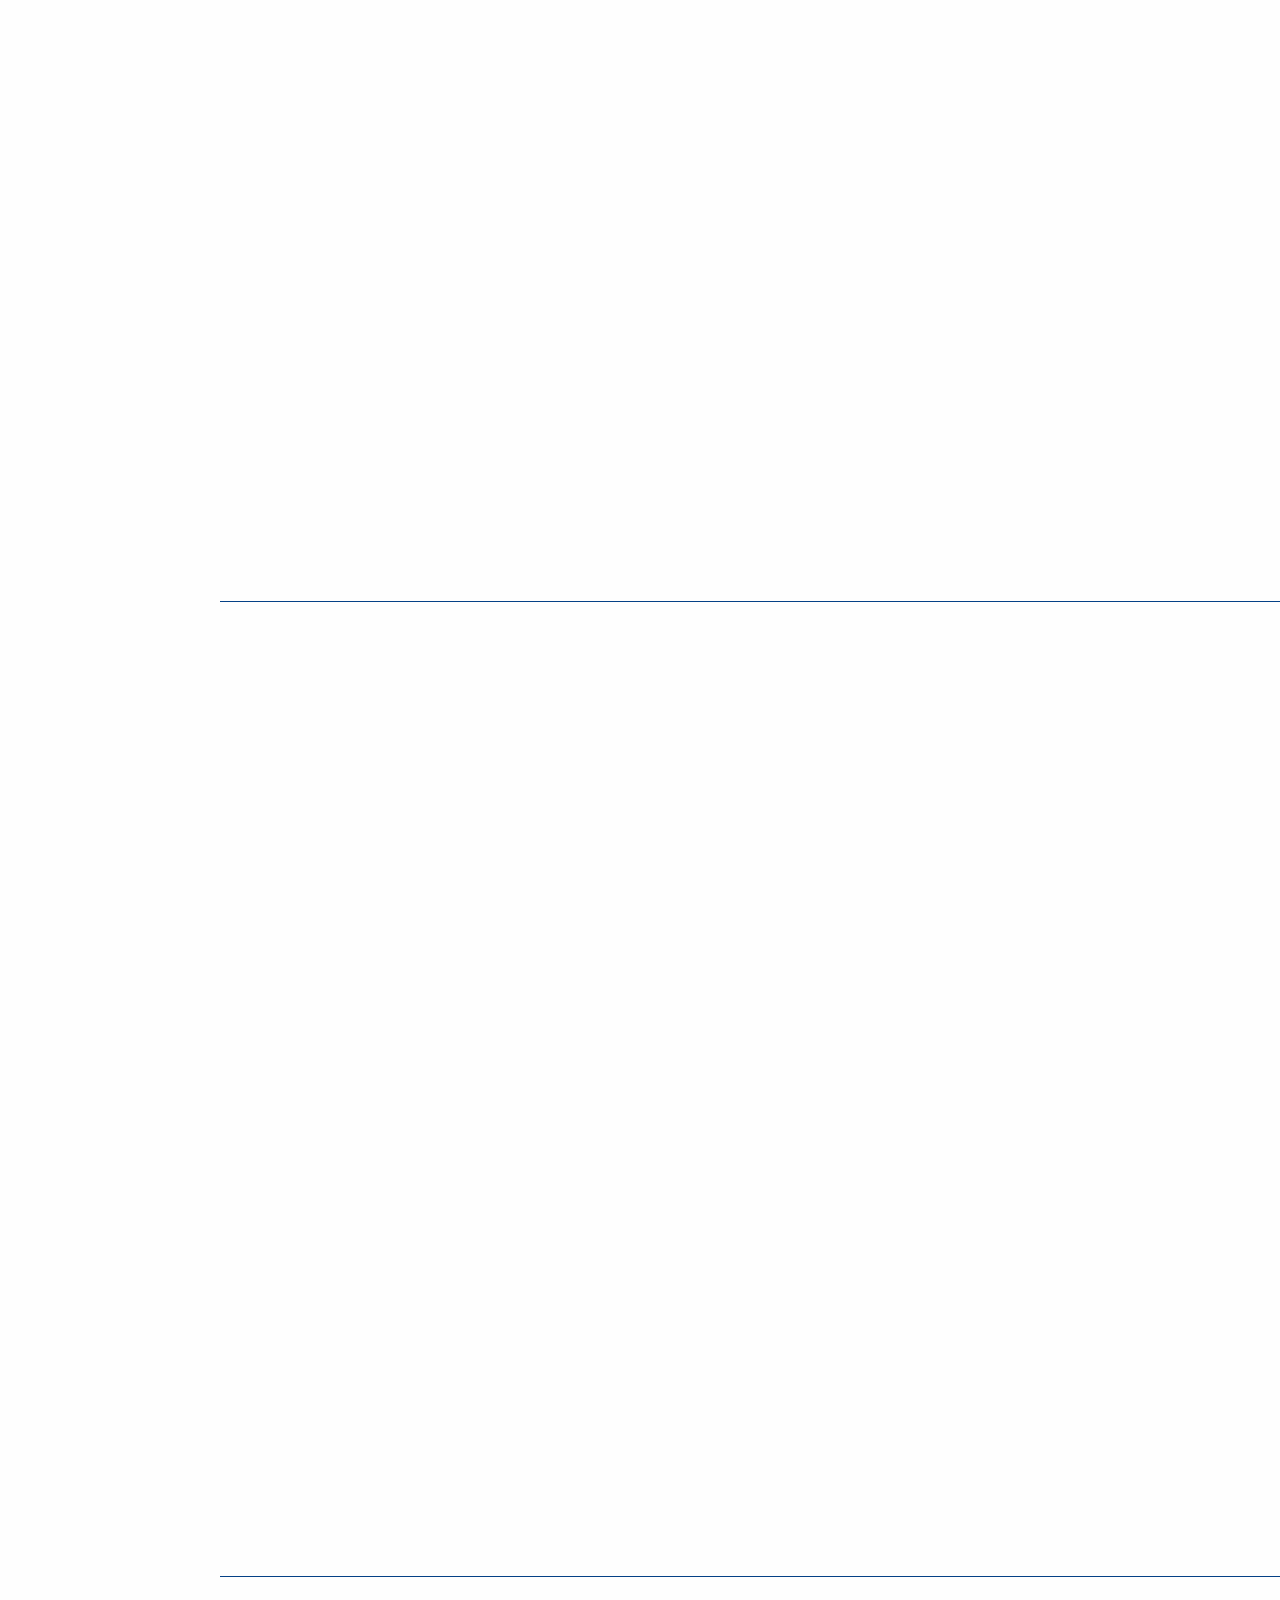
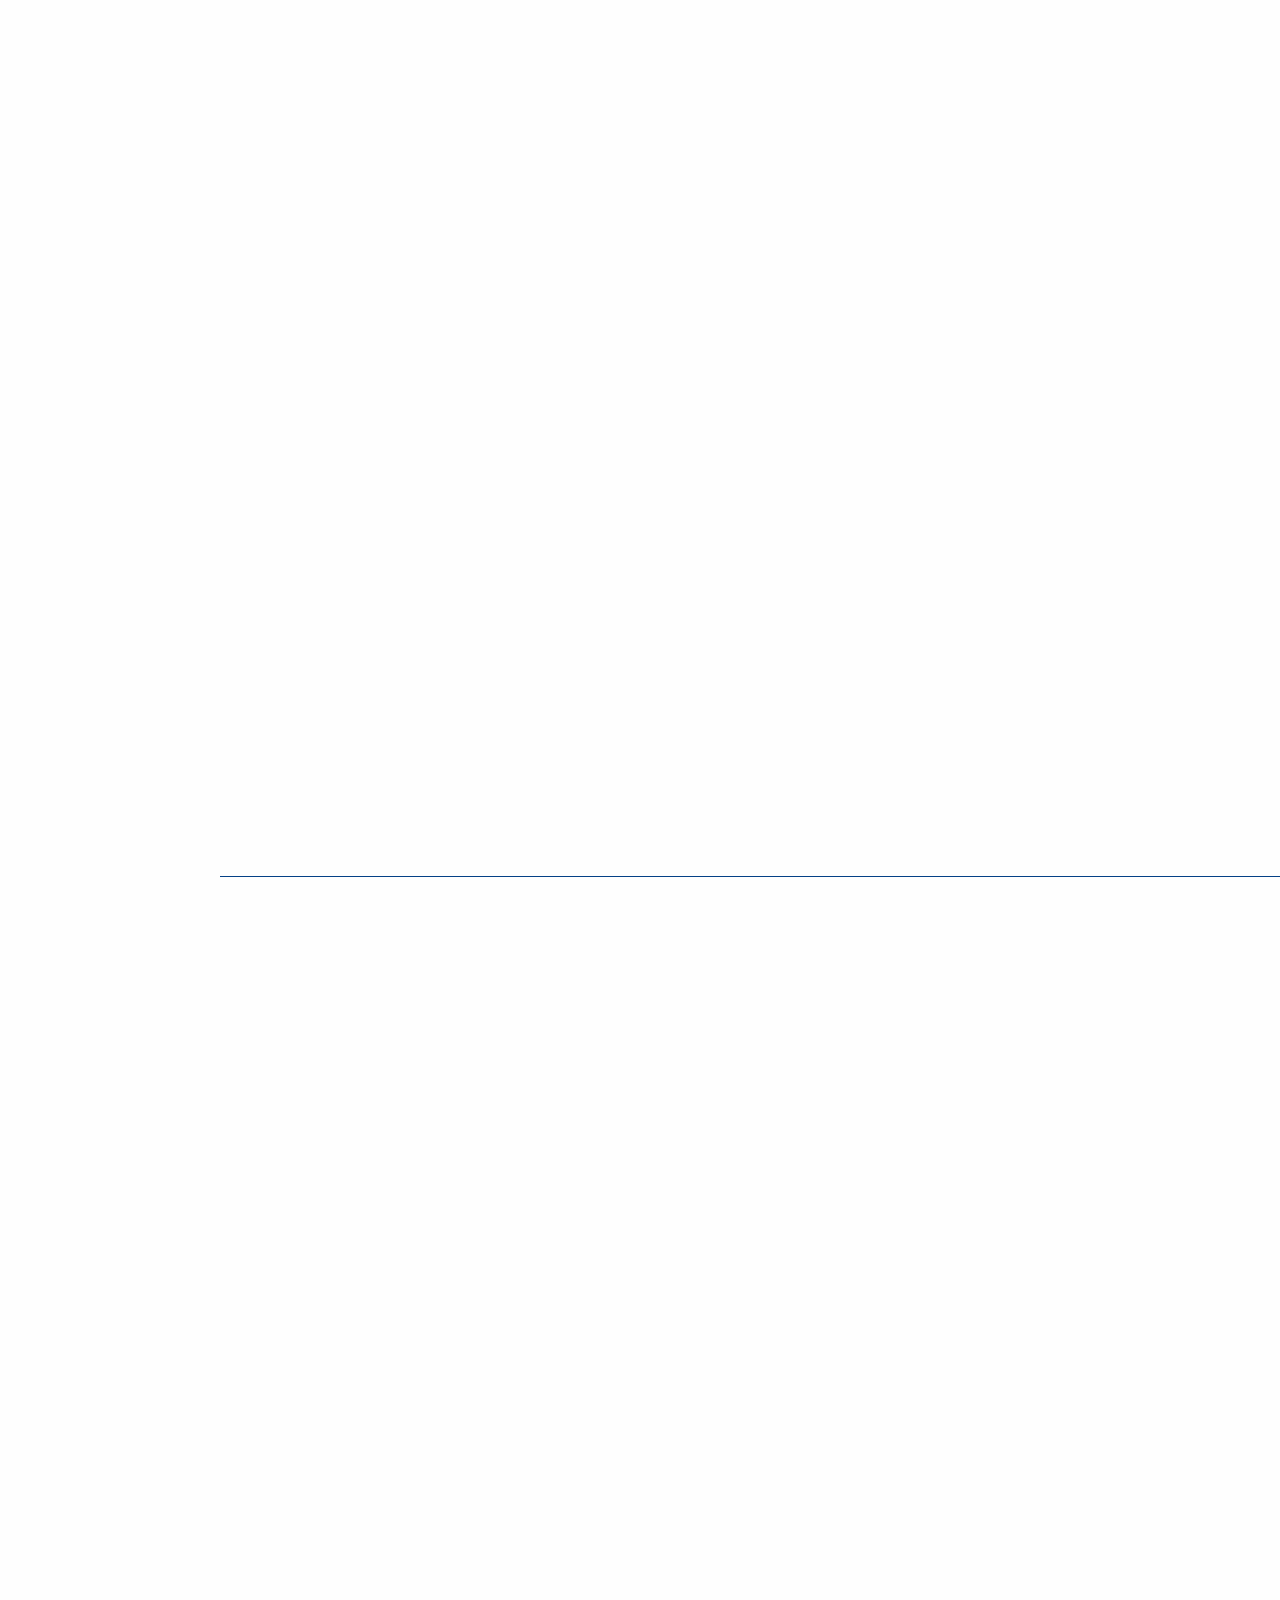
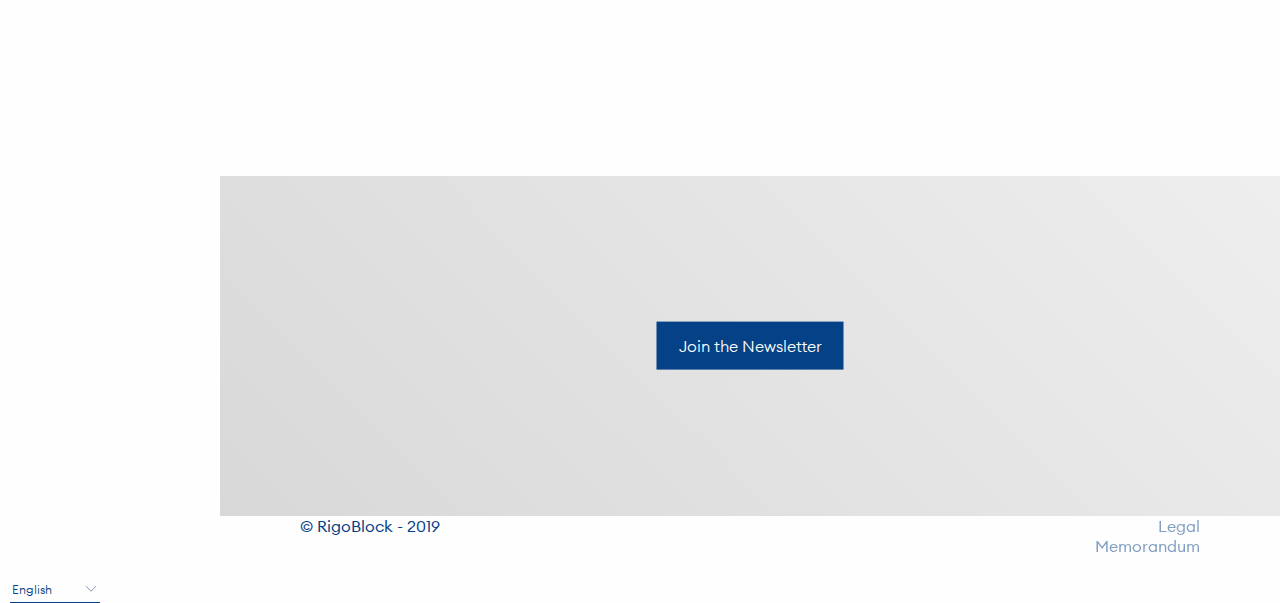
==== commit 76a968c4: "update partners section" ====
--- a/index.html
+++ b/index.html
@@ -255,7 +255,7 @@
   <path d="M1241.06347,57.3196729 L1241.06347,49.158881 L1243.31621,49.158881 L1243.61474,46.3466269 L1241.06347,46.3466269 L1241.0673,44.9390667 C1241.0673,44.2055875 1241.13699,43.8125726 1242.19048,43.8125726 L1243.5988,43.8125726 L1243.5988,41 L1241.34574,41 C1238.63946,41 1237.68692,42.3642458 1237.68692,44.6584782 L1237.68692,46.3469454 L1236,46.3469454 L1236,49.1591995 L1237.68692,49.1591995 L1237.68692,57.3196729 L1241.06347,57.3196729 Z M1225,49 C1225,40.7157283 1231.71573,34 1240,34 C1248.28427,34 1255,40.7157283 1255,49 C1255,57.2842717 1248.28427,64 1240,64 C1231.71573,64 1225,57.2842717 1225,49 Z" transform="translate(-1225.000000, -34.000000)" fill="#054186" fill-rule="evenodd"/>
 </svg>
         </a>
-        <a href="https://twitter.com/rigoblock" target="_blank">
+        <a href="https://twitter.com/" target="_blank">
           <svg class="icon-github icon" xmlns="http://www.w3.org/2000/svg" viewBox="0 0 30 30" version="1.1">
   <title>Twitter</title>
   <desc>Created with sketchtool.</desc>
@@ -554,7 +554,7 @@
   <path d="M1241.06347,57.3196729 L1241.06347,49.158881 L1243.31621,49.158881 L1243.61474,46.3466269 L1241.06347,46.3466269 L1241.0673,44.9390667 C1241.0673,44.2055875 1241.13699,43.8125726 1242.19048,43.8125726 L1243.5988,43.8125726 L1243.5988,41 L1241.34574,41 C1238.63946,41 1237.68692,42.3642458 1237.68692,44.6584782 L1237.68692,46.3469454 L1236,46.3469454 L1236,49.1591995 L1237.68692,49.1591995 L1237.68692,57.3196729 L1241.06347,57.3196729 Z M1225,49 C1225,40.7157283 1231.71573,34 1240,34 C1248.28427,34 1255,40.7157283 1255,49 C1255,57.2842717 1248.28427,64 1240,64 C1231.71573,64 1225,57.2842717 1225,49 Z" transform="translate(-1225.000000, -34.000000)" fill="#054186" fill-rule="evenodd"/>
 </svg>
       </a>
-      <a href="https://twitter.com/rigoblock" target="_blank">
+      <a href="https://twitter.com/" target="_blank">
         <svg class="icon-github icon" xmlns="http://www.w3.org/2000/svg" viewBox="0 0 30 30" version="1.1">
   <title>Twitter</title>
   <desc>Created with sketchtool.</desc>
@@ -981,20 +981,20 @@
   <div class="single-project-slide c-project-06-ecosystem" id="project-06-ecosystem">
   <div class="slide-wrapper">
     <h3 class="subtitle" data-show-on-scroll>06. Ecosystem</h3>
-    <h2 class="title" data-show-on-scroll>Ecosystem</h2>
+    <h2 class="title" data-show-on-scroll>Building with</h2>
     <div class="content-wrapper" data-show-on-scroll>
       <div class="animation">
         
       </div>
       <div class="content">
         <div class="building">
-  <h3>Partners</h3>
+  <!--h3>Partners</h3>
   <ul>
     
       <li>
   <a href="https://www.ethfinex.com/" target="_blank">
     
-      <img alt="Ethfinex" src="/assets/ethfinex-1d4a83f9012a73ee9a33982f80bc31ae79df6711a8674b1353357d39e811d27f.png" />
+      <img alt="Ethfinex" src="/assets/ethfinex-da4d577c00fa40fa13b7b86d314d76af487c64a6f2b0ebe2336b7b3a03a64260.png">
     
   </a>
 </li>
@@ -1003,7 +1003,7 @@
       <li>
   <a href="https://www.h-farm.com/en" target="_blank">
     
-      <img alt="Hfarm" src="/assets/h-farm-eba412a2dc53e3a607eaf1814cb6918b16482fb0e1b3e8fd19252e336c3291df.png" />
+      <img alt="Hfarm" src="/assets/h-farm-d9cbc27018f613002cfb92783f2807b3d34de2ecc5bec19493db2d39d8039a20.png">
     
   </a>
 </li>
@@ -1012,7 +1012,7 @@
       <li>
   <a href="https://www.db.com/company/index.htm" target="_blank">
     
-      <img alt="Deutsche Bank" src="/assets/db-89ff87f95f6678e02a22c89a1a1e2fdc97686124c47bf2f123627cebe6505ab9.png" />
+      <img alt="Deutsche Bank" src="/assets/db-30d739abcf478a2101ebaf12f8b31a5107660dc67a3653da8d920e033616787f.png">
     
   </a>
 </li>
@@ -1021,20 +1021,56 @@
       <li>
   <a href="https://tokenmarket.net/" target="_blank">
     
-      <img alt="TokenMarket" src="/assets/tokenmarket-e262594c1dbc41fed1ac74cdecc2fc969d224164210918ea18d8b86ef707f80b.png" />
-    
-  </a>
-</li>
-
-    
-  </ul>
-  <h3>Building with</h3>
+      <img alt="TokenMarket" src="/assets/tokenmarket-552a982e6775d7e228dc369342c63ac39e43cbff26107760f57d4068192da215.png">
+    
+  </a>
+</li>
+
+    
+  </ul-->
+  <!--h3>Building with</h3-->
   <ul class="b">
     
       <li>
-  <a href="https://0xproject.com/" target="_blank">
-    
-      <img alt="0xprotocol" src="/assets/0xprotocol-11770e3b204153449036bb1b4a10df99e7bdef6f079c634bb5075103b653547c.png" />
+  <a href="https://www.ethfinex.com/" target="_blank">
+    
+      <img alt="Ethfinex" src="/assets/ethfinex-da4d577c00fa40fa13b7b86d314d76af487c64a6f2b0ebe2336b7b3a03a64260.png" />
+    
+  </a>
+</li>
+
+    
+      <li>
+  <a href="https://www.h-farm.com/en" target="_blank">
+    
+      <img alt="Hfarm" src="/assets/h-farm-d9cbc27018f613002cfb92783f2807b3d34de2ecc5bec19493db2d39d8039a20.png" />
+    
+  </a>
+</li>
+
+    
+      <li>
+  <a href="https://www.db.com/company/index.htm" target="_blank">
+    
+      <img alt="Deutsche Bank" src="/assets/db-30d739abcf478a2101ebaf12f8b31a5107660dc67a3653da8d920e033616787f.png" />
+    
+  </a>
+</li>
+
+    
+      <li>
+  <a href="https://tokenmarket.net/" target="_blank">
+    
+      <img alt="TokenMarket" src="/assets/tokenmarket-552a982e6775d7e228dc369342c63ac39e43cbff26107760f57d4068192da215.png" />
+    
+  </a>
+</li>
+
+    
+      <li>
+  <a href="https://0x.org/" target="_blank">
+    
+      <img alt="0x" src="/assets/0x-4e275c5efa9db623875684b405457acfdadcb92fa3d2124df1b28cc4f5e44608.png" />
     
   </a>
 </li>
@@ -1050,9 +1086,36 @@
 
     
       <li>
+  <a href="https://bzx.network/" target="_blank">
+    
+      <img alt="BZXnetwork" src="/assets/bZx-457132dc1dc07dcda43aac8a54319874726f080a29a43849dc3f800aa96a9f1e.png" />
+    
+  </a>
+</li>
+
+    
+      <li>
+  <a href="https://www.totle.com/" target="_blank">
+    
+      <img alt="Totle" src="/assets/totle-446259a3349753d131576bf5a4702c32ae78fbfd5c059a0748f0a061d20d7370.png" />
+    
+  </a>
+</li>
+
+    
+      <li>
+  <a href="https://www.blockpass.org/" target="_blank">
+    
+      <img alt="Blockpass" src="/assets/blockpass-7746bfbc3a01d3720a01724bfb9ab0d84f80e1f265d8a76c10fe889f21433bfc.png" />
+    
+  </a>
+</li>
+
+    
+      <li>
   <a href="https://www.emx.com/en/" target="_blank">
     
-      <img alt="EverMarkets" src="/assets/evermarkets-a69e76ea42eb023ab8509cdd5f29720dee312455a7ff56eca911cb49516d1185.png" />
+      <img alt="EMX" src="/assets/emx-efc14011b827226fd9c7121a9775572d04f495902eba57bfd636925da656ea6b.png" />
     
   </a>
 </li>
@@ -1061,7 +1124,7 @@
       <li>
   <a href="https://entethalliance.org/" target="_blank">
     
-      <img alt="Enterprise Ethereum Alliance" src="/assets/eea-116bf56f072ebc2afcdcad6df2c6b28c15ec3ff1597a25a28b092e2457111c2e.png" />
+      <img alt="Enterprise Ethereum Alliance" src="/assets/eea-696d3a5df5c5712dab471e2dde6c7cf996e0a81e8c6acc4cf4b9668cac088b2c.png" />
     
   </a>
 </li>
@@ -1070,7 +1133,7 @@
       <li>
   <a href="https://cryptovalley.swiss/" target="_blank">
     
-      <img alt="Cryptovalley" src="/assets/cryptovalley-effface1b957fb2ed6abd452c149dd3bb4a0047e27f4110034eb900bf0c90db0.png" />
+      <img alt="Cryptovalley" src="/assets/cryptovalley-8b1c2e3ec3d6e3d351da93934621002c4e73d976b6805f651e6006bba9584e4c.png" />
     
   </a>
 </li>
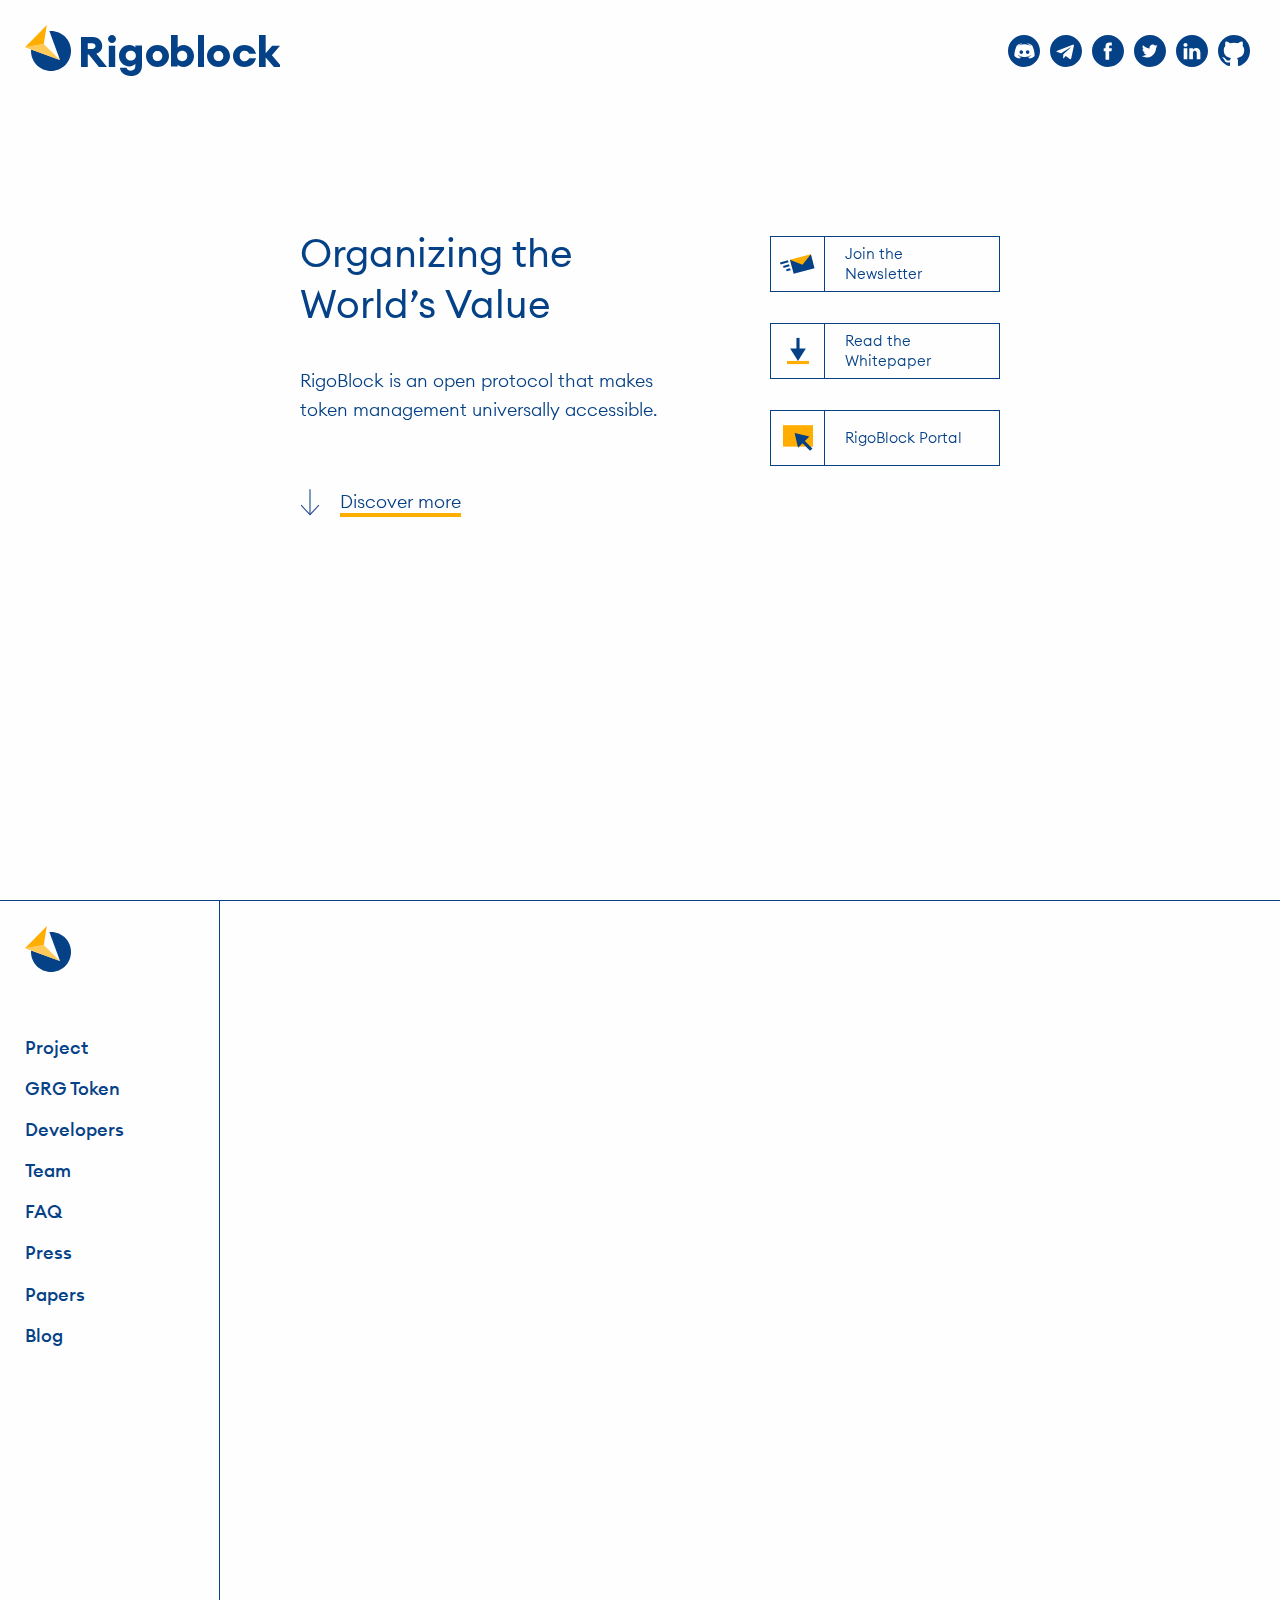
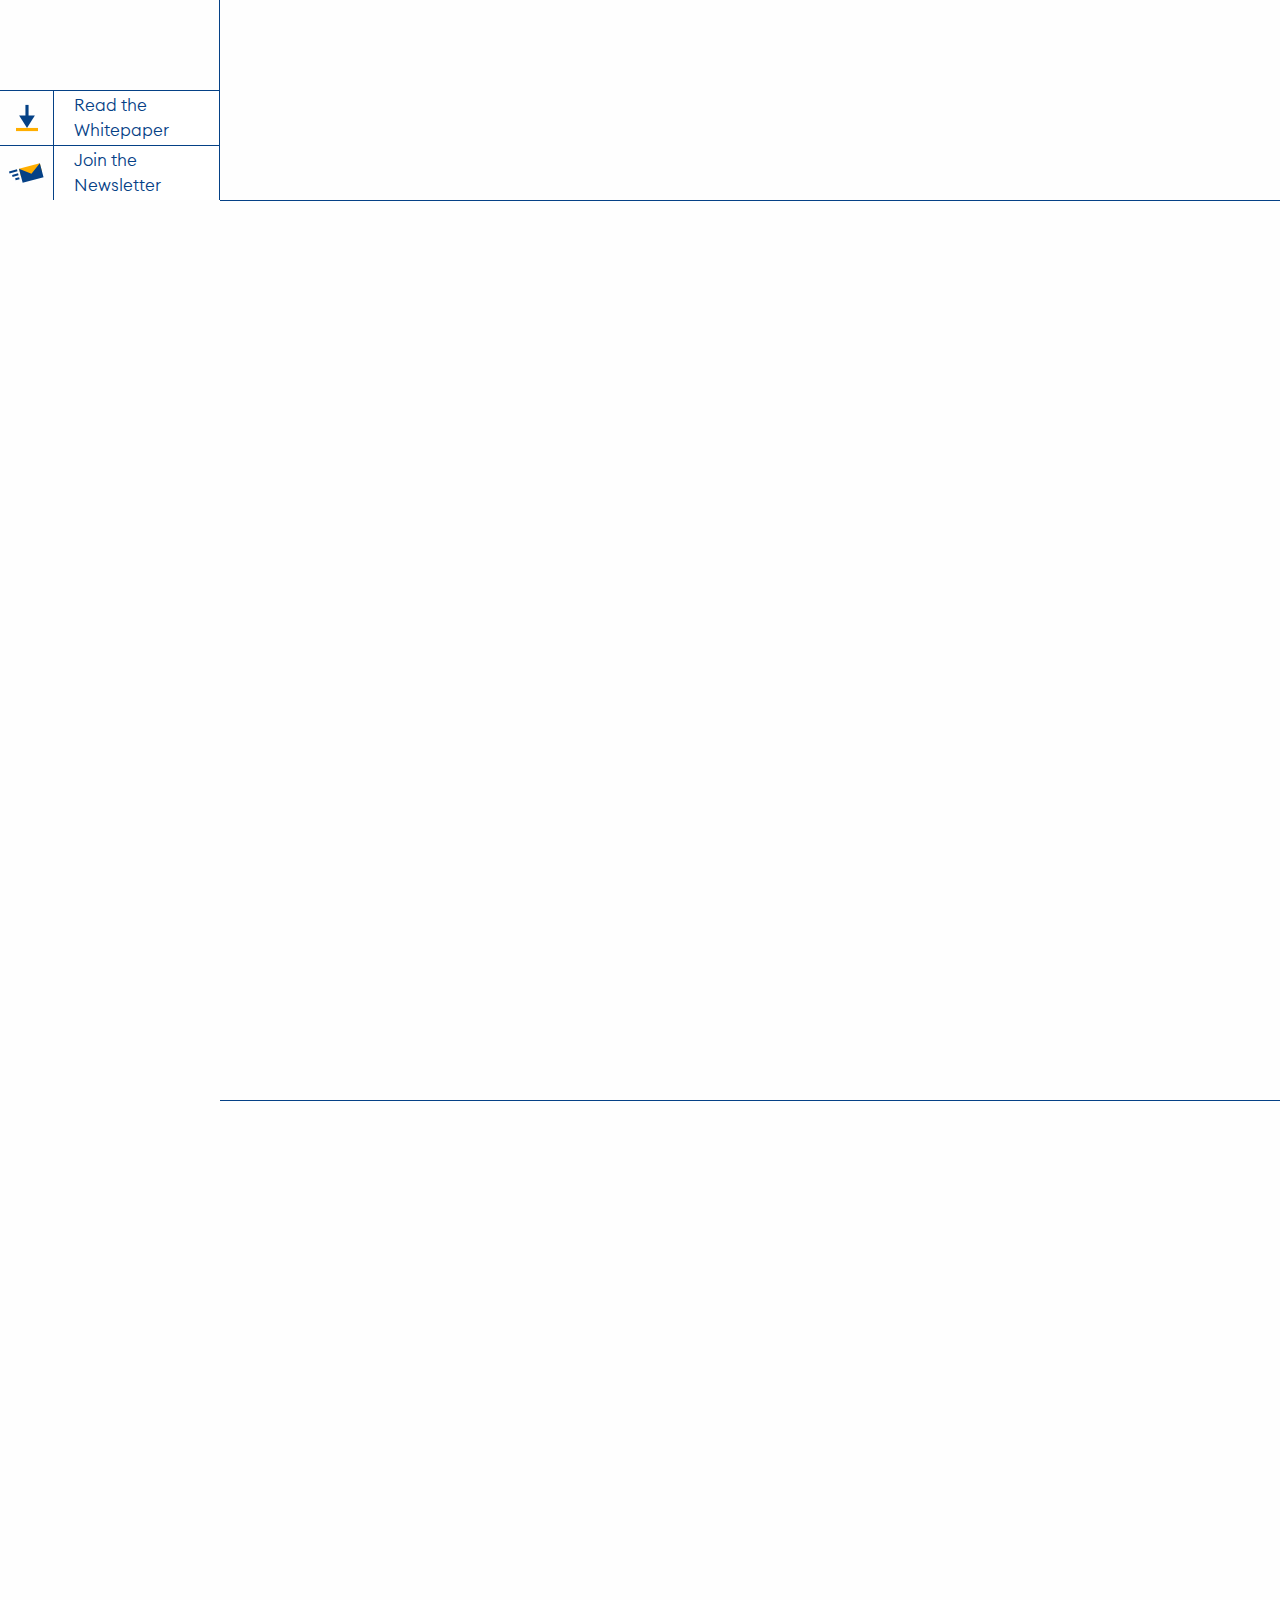
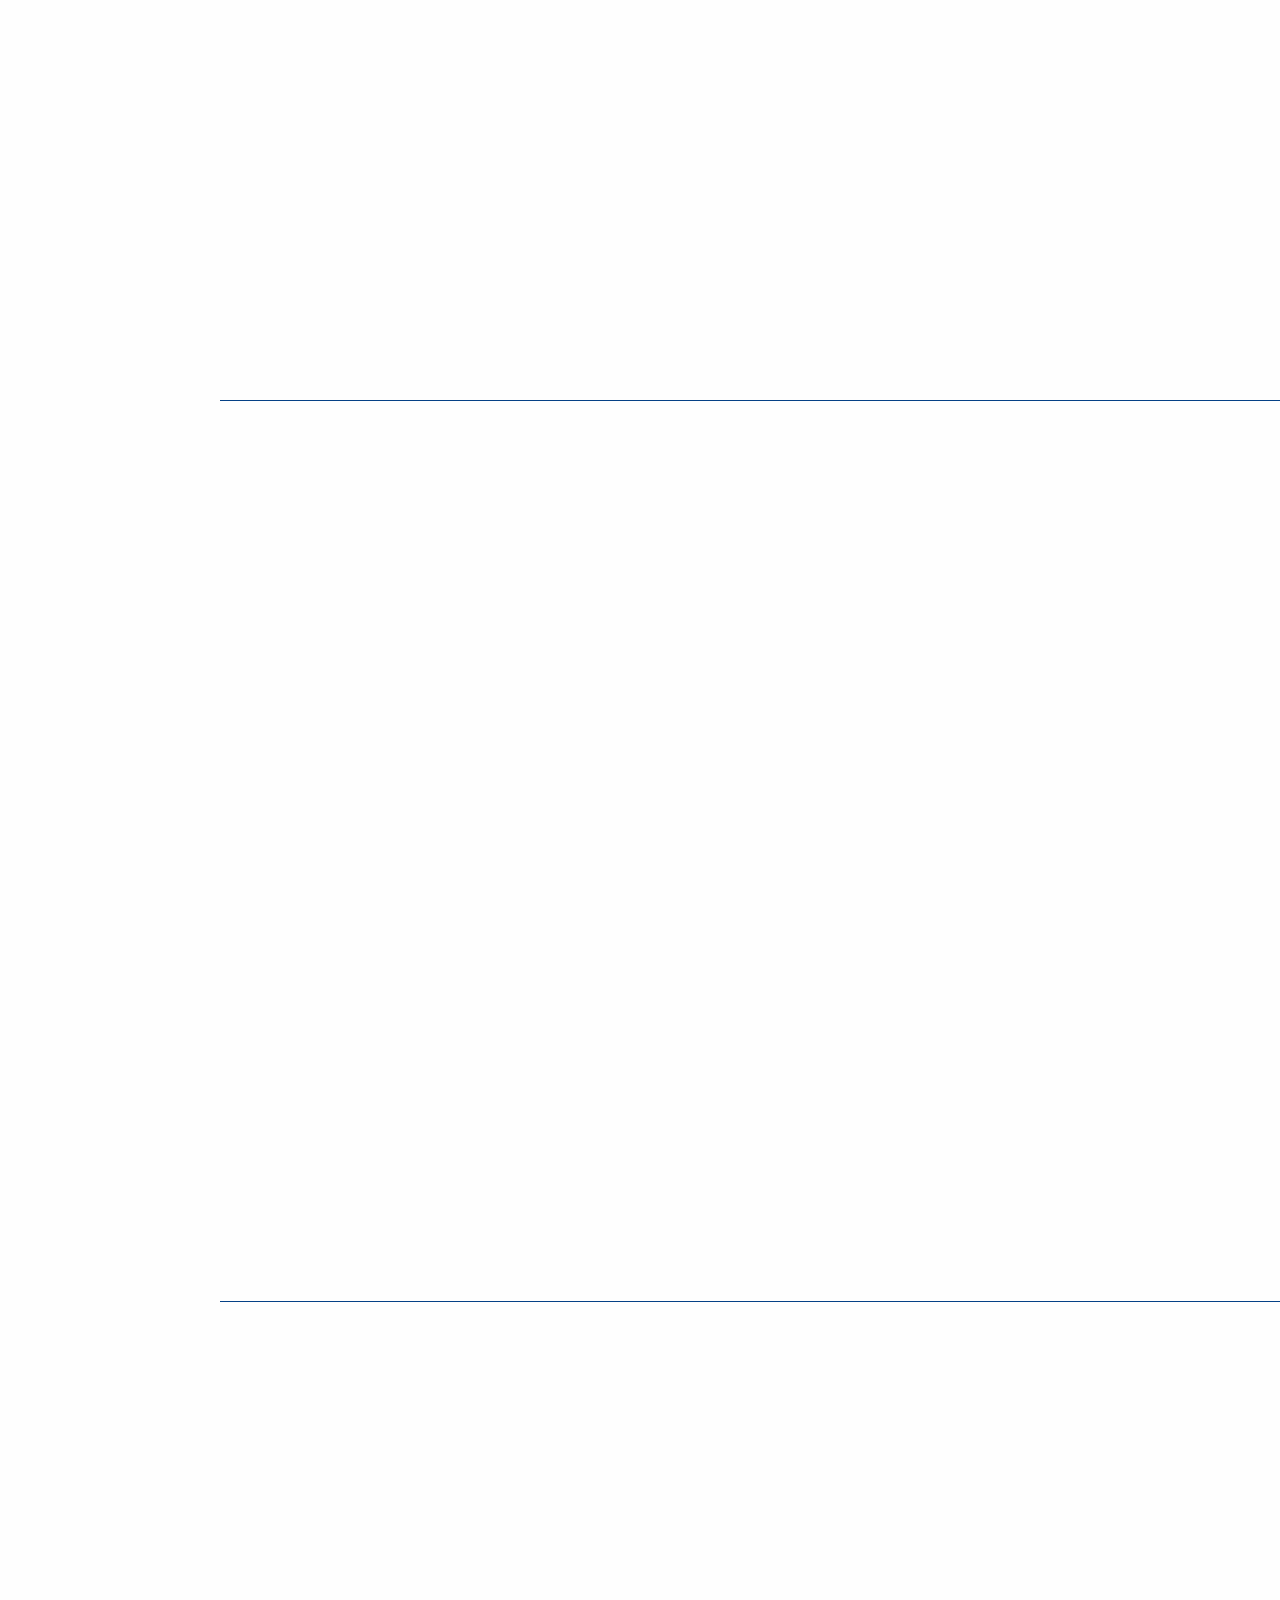
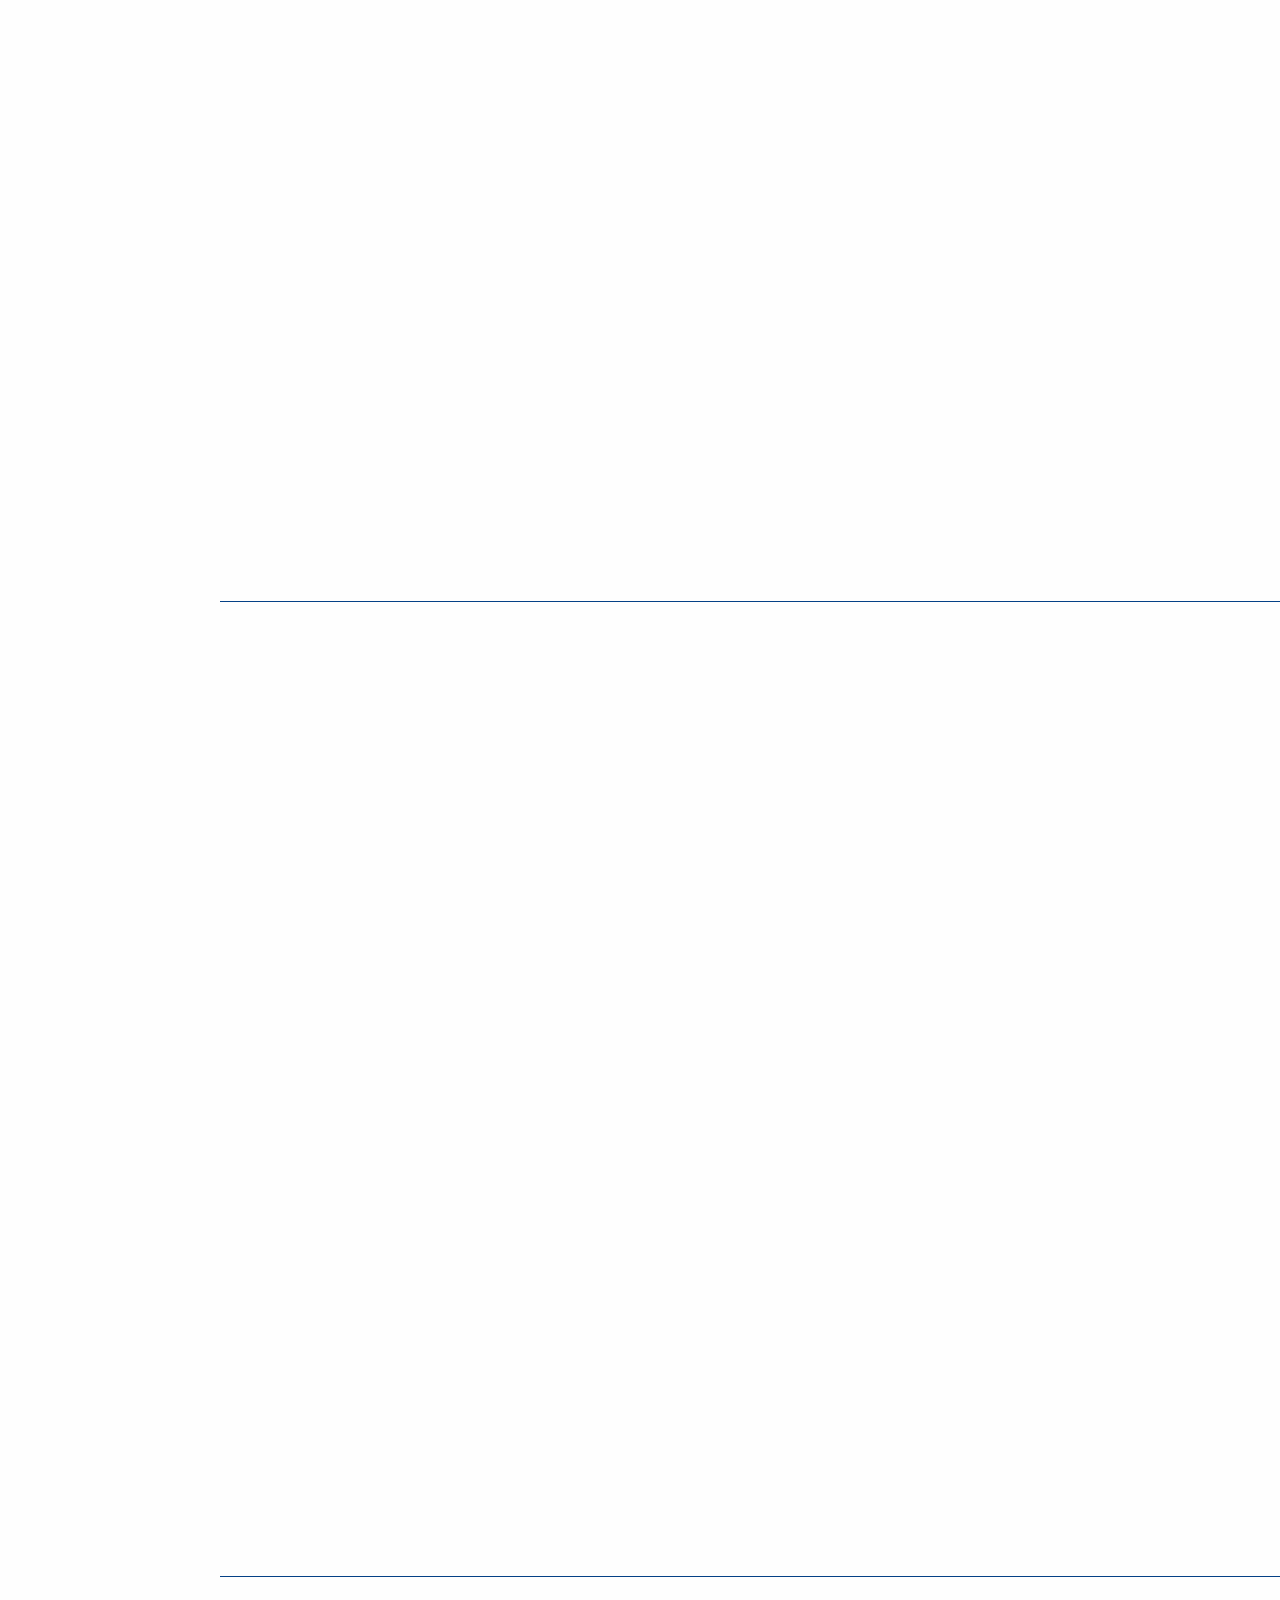
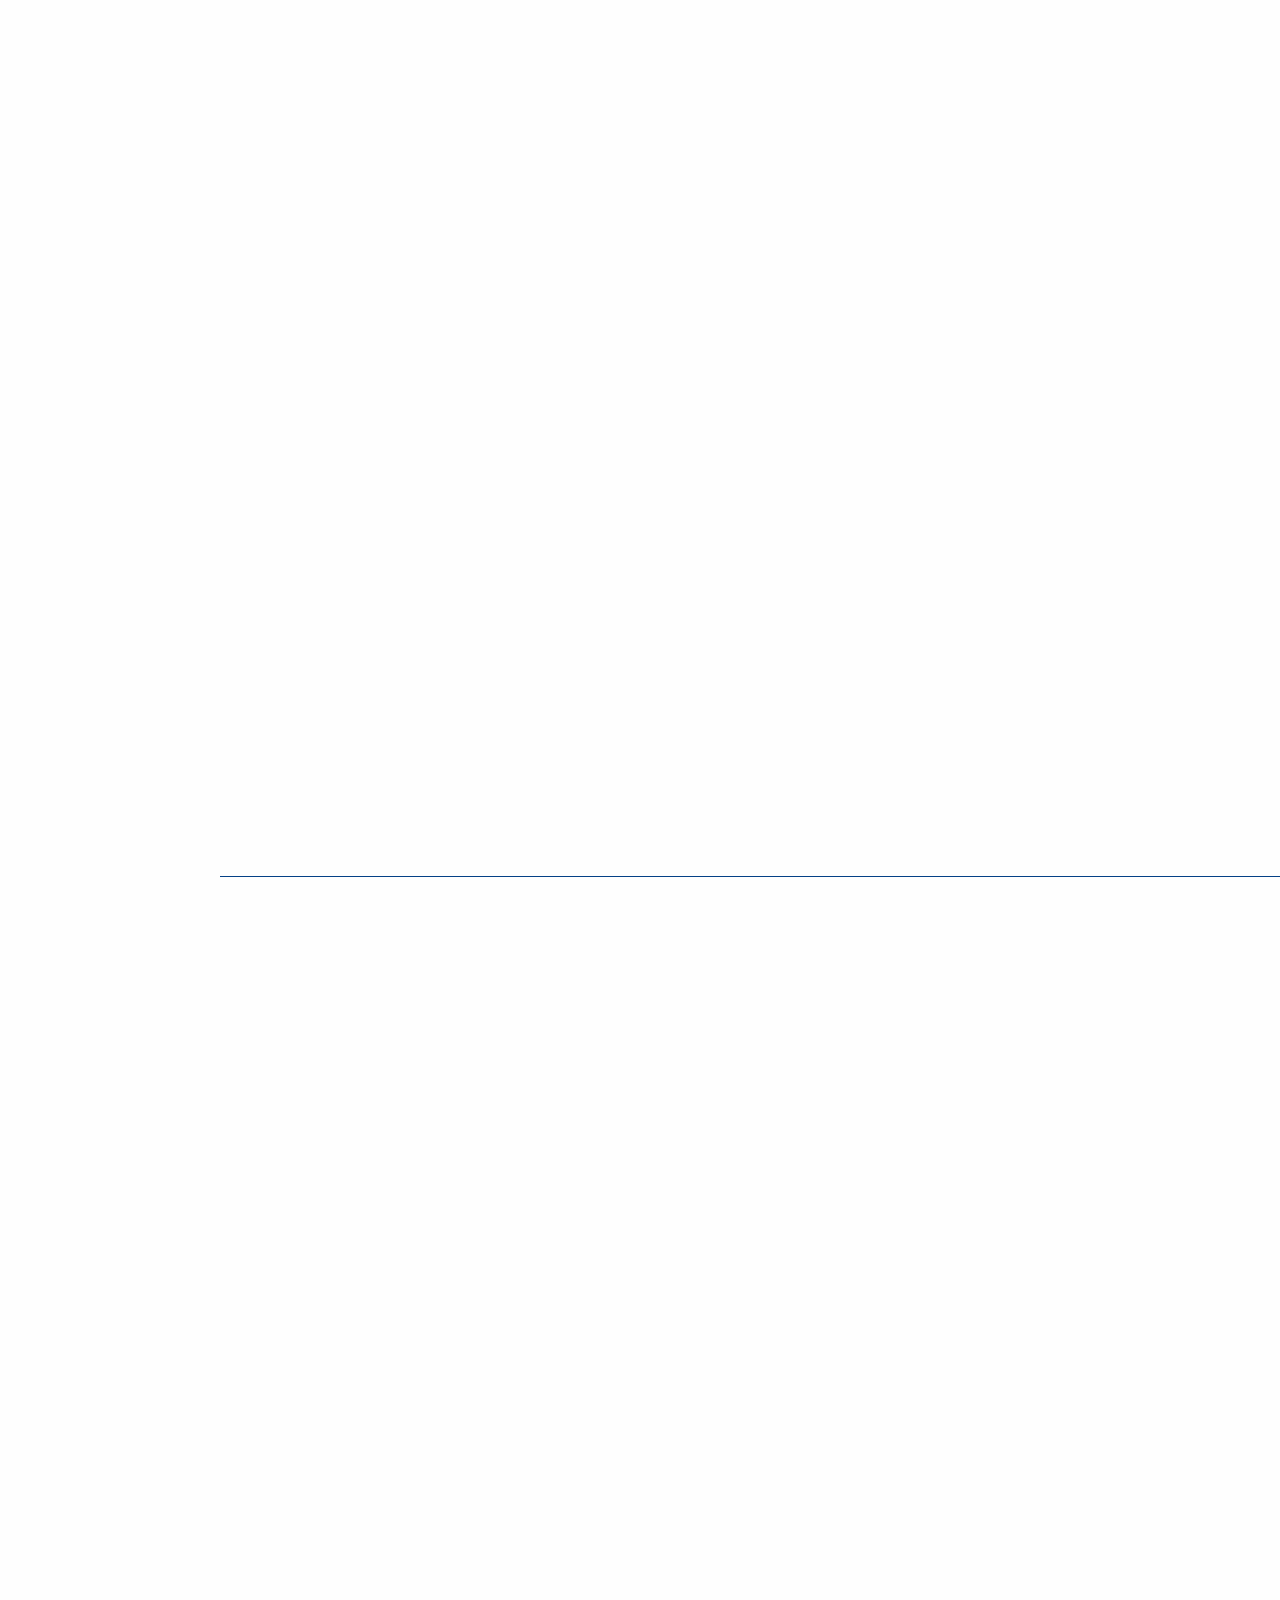
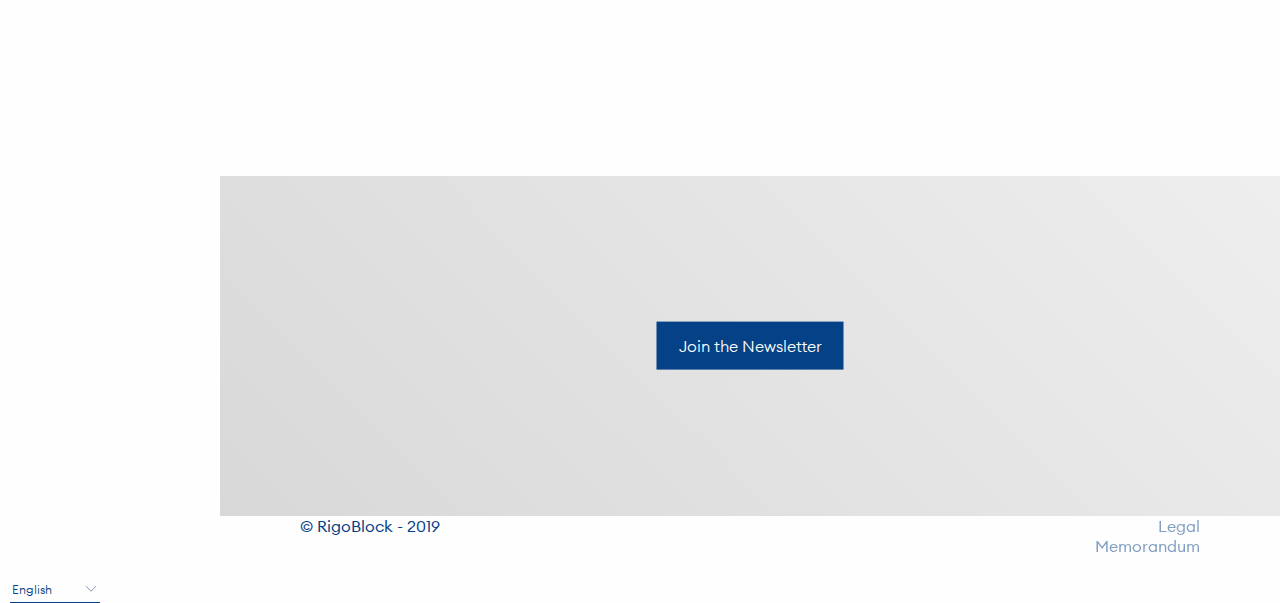
==== commit ba4b1377: "update team section" ====
--- a/index.html
+++ b/index.html
@@ -139,20 +139,20 @@
     
     
     
-    <li id="project-menu"  >
-      <a href="https://static.rigoblock.com/team" title="Team">
-        Team
-      </a>
-      
-    </li>
-    
-    
-    
     <li >
       <!--a href="https://blog.rigoblock.com/" target="_blank" title="Developers"-->
       <a href="https://docs.rigoblock.com" target="_blank" title="Developers">
         Developers
       </a>
+    </li>
+    
+    
+    
+    <li id="project-menu"  >
+      <a href="https://static.rigoblock.com/team" title="Team">
+        Team
+      </a>
+      
     </li>
     
     
@@ -255,7 +255,7 @@
   <path d="M1241.06347,57.3196729 L1241.06347,49.158881 L1243.31621,49.158881 L1243.61474,46.3466269 L1241.06347,46.3466269 L1241.0673,44.9390667 C1241.0673,44.2055875 1241.13699,43.8125726 1242.19048,43.8125726 L1243.5988,43.8125726 L1243.5988,41 L1241.34574,41 C1238.63946,41 1237.68692,42.3642458 1237.68692,44.6584782 L1237.68692,46.3469454 L1236,46.3469454 L1236,49.1591995 L1237.68692,49.1591995 L1237.68692,57.3196729 L1241.06347,57.3196729 Z M1225,49 C1225,40.7157283 1231.71573,34 1240,34 C1248.28427,34 1255,40.7157283 1255,49 C1255,57.2842717 1248.28427,64 1240,64 C1231.71573,64 1225,57.2842717 1225,49 Z" transform="translate(-1225.000000, -34.000000)" fill="#054186" fill-rule="evenodd"/>
 </svg>
         </a>
-        <a href="https://twitter.com/" target="_blank">
+        <a href="https://twitter.com/rigoblock" target="_blank">
           <svg class="icon-github icon" xmlns="http://www.w3.org/2000/svg" viewBox="0 0 30 30" version="1.1">
   <title>Twitter</title>
   <desc>Created with sketchtool.</desc>
@@ -554,7 +554,7 @@
   <path d="M1241.06347,57.3196729 L1241.06347,49.158881 L1243.31621,49.158881 L1243.61474,46.3466269 L1241.06347,46.3466269 L1241.0673,44.9390667 C1241.0673,44.2055875 1241.13699,43.8125726 1242.19048,43.8125726 L1243.5988,43.8125726 L1243.5988,41 L1241.34574,41 C1238.63946,41 1237.68692,42.3642458 1237.68692,44.6584782 L1237.68692,46.3469454 L1236,46.3469454 L1236,49.1591995 L1237.68692,49.1591995 L1237.68692,57.3196729 L1241.06347,57.3196729 Z M1225,49 C1225,40.7157283 1231.71573,34 1240,34 C1248.28427,34 1255,40.7157283 1255,49 C1255,57.2842717 1248.28427,64 1240,64 C1231.71573,64 1225,57.2842717 1225,49 Z" transform="translate(-1225.000000, -34.000000)" fill="#054186" fill-rule="evenodd"/>
 </svg>
       </a>
-      <a href="https://twitter.com/" target="_blank">
+      <a href="https://twitter.com/rigoblock" target="_blank">
         <svg class="icon-github icon" xmlns="http://www.w3.org/2000/svg" viewBox="0 0 30 30" version="1.1">
   <title>Twitter</title>
   <desc>Created with sketchtool.</desc>
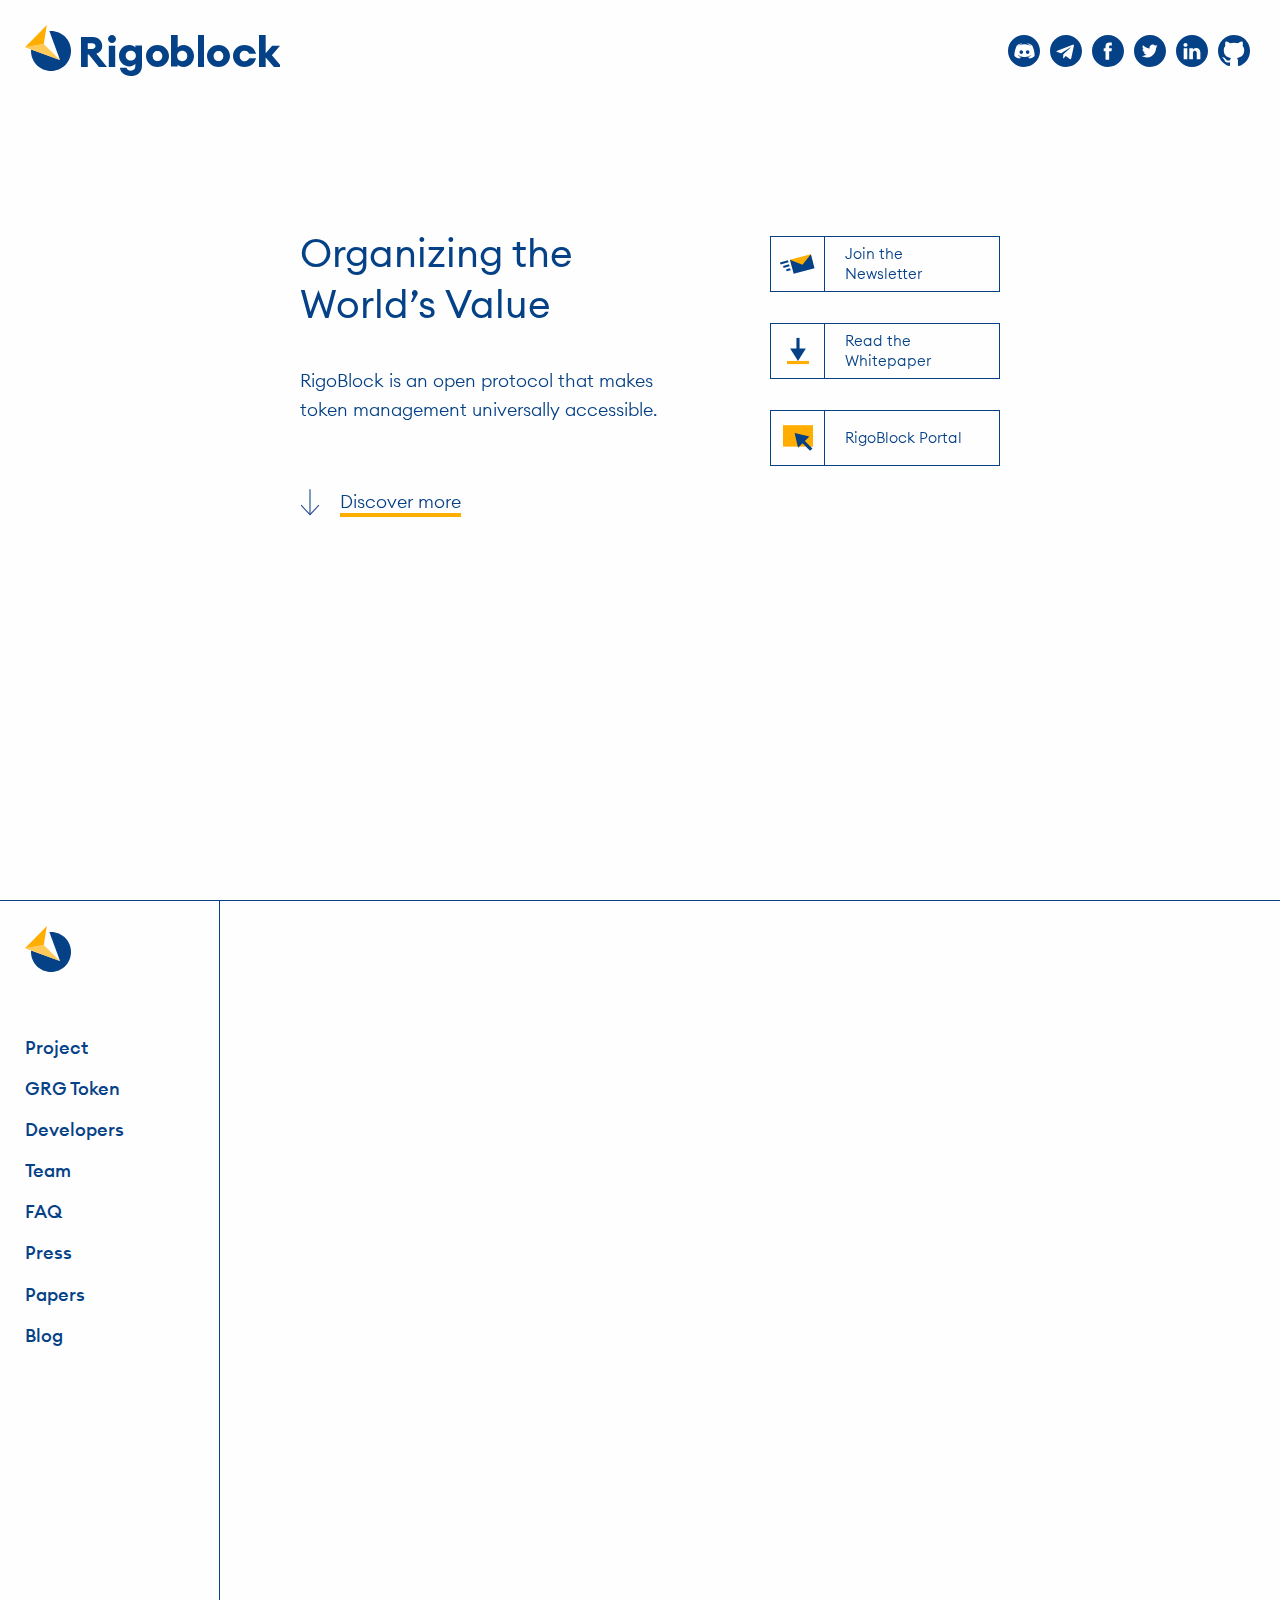
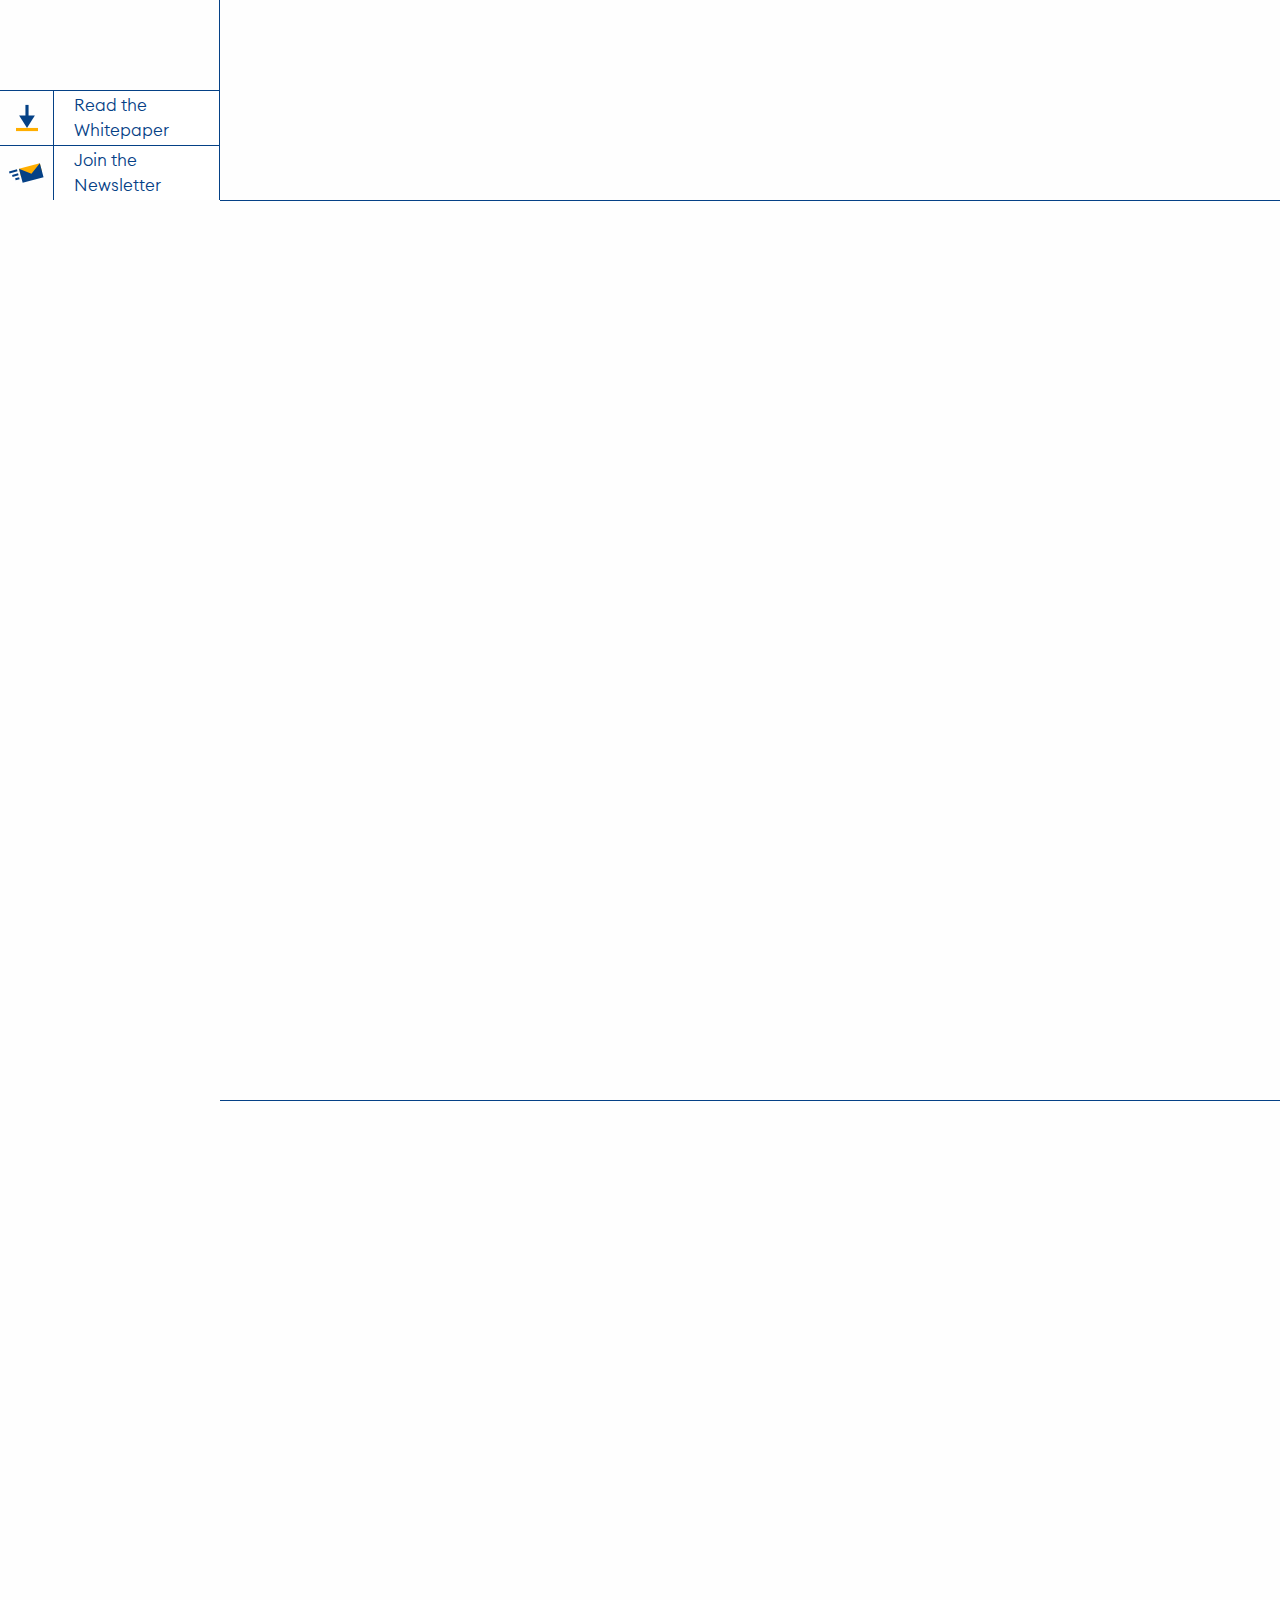
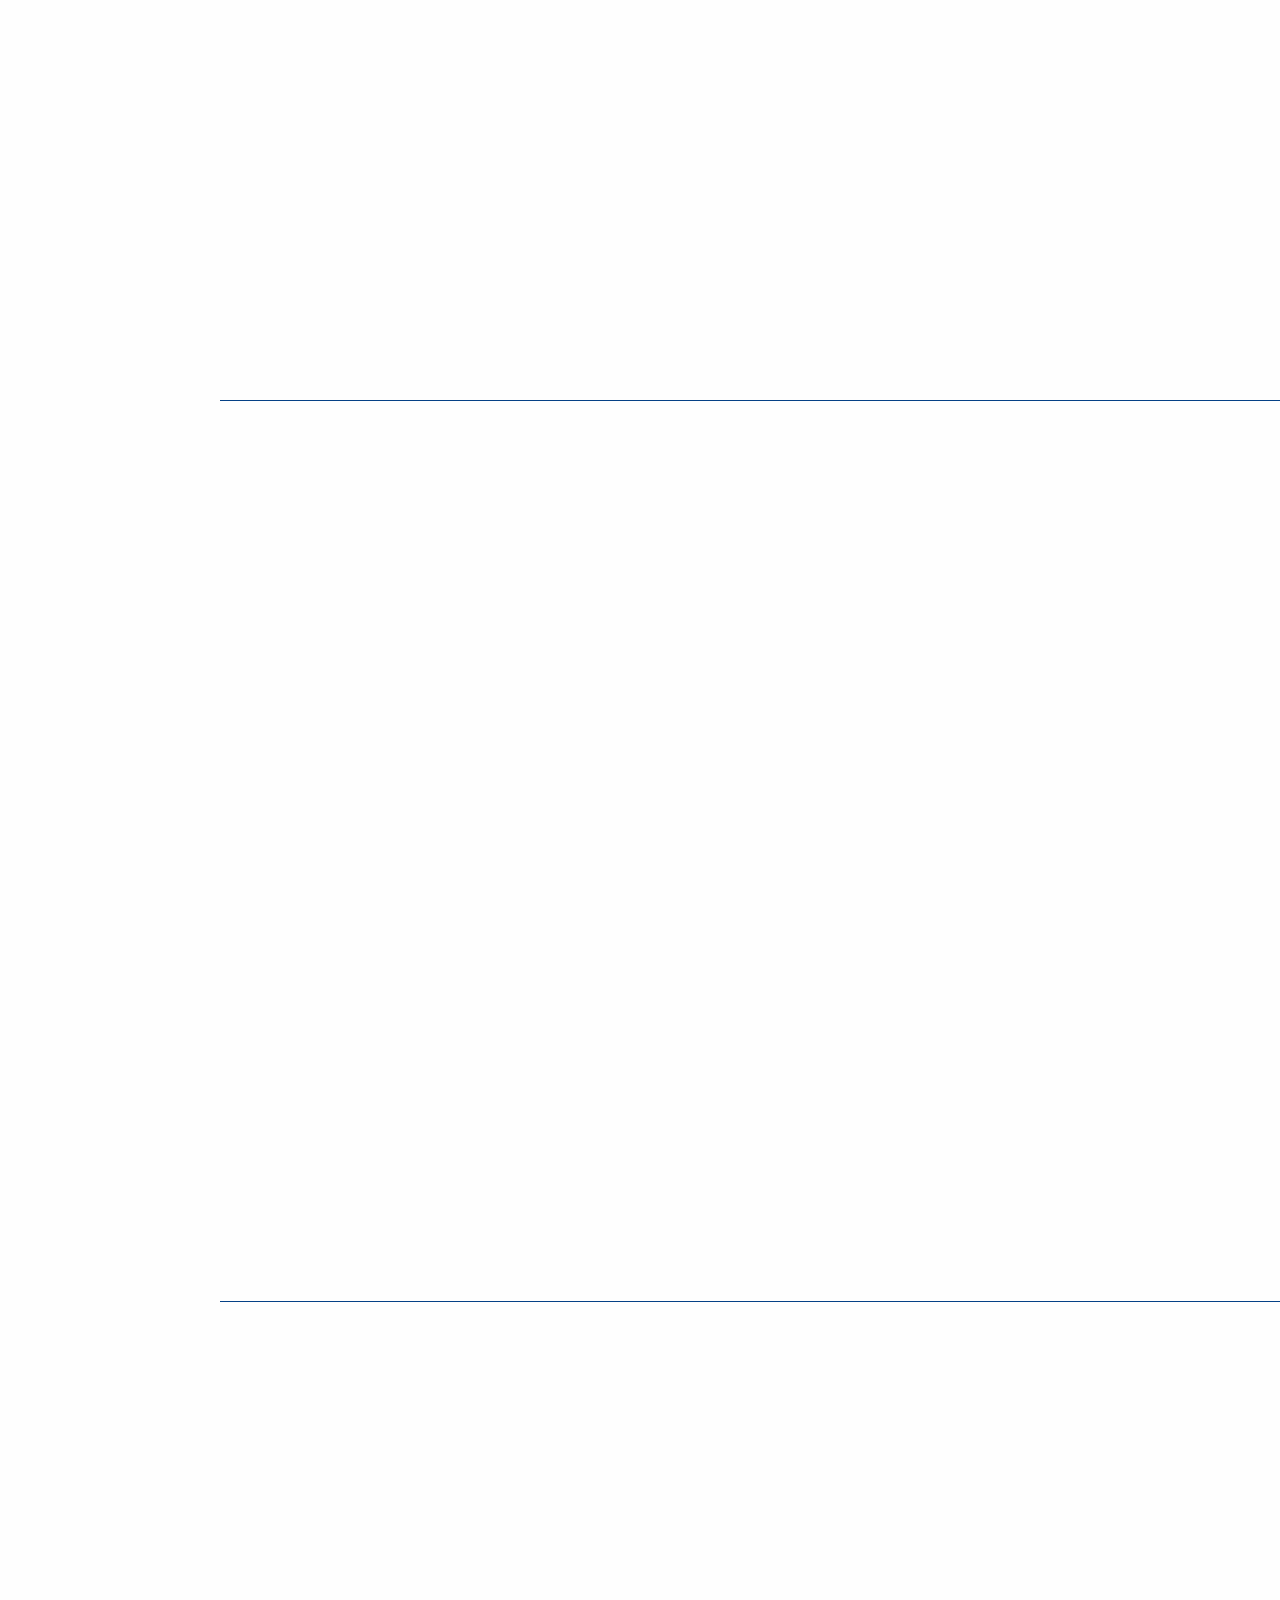
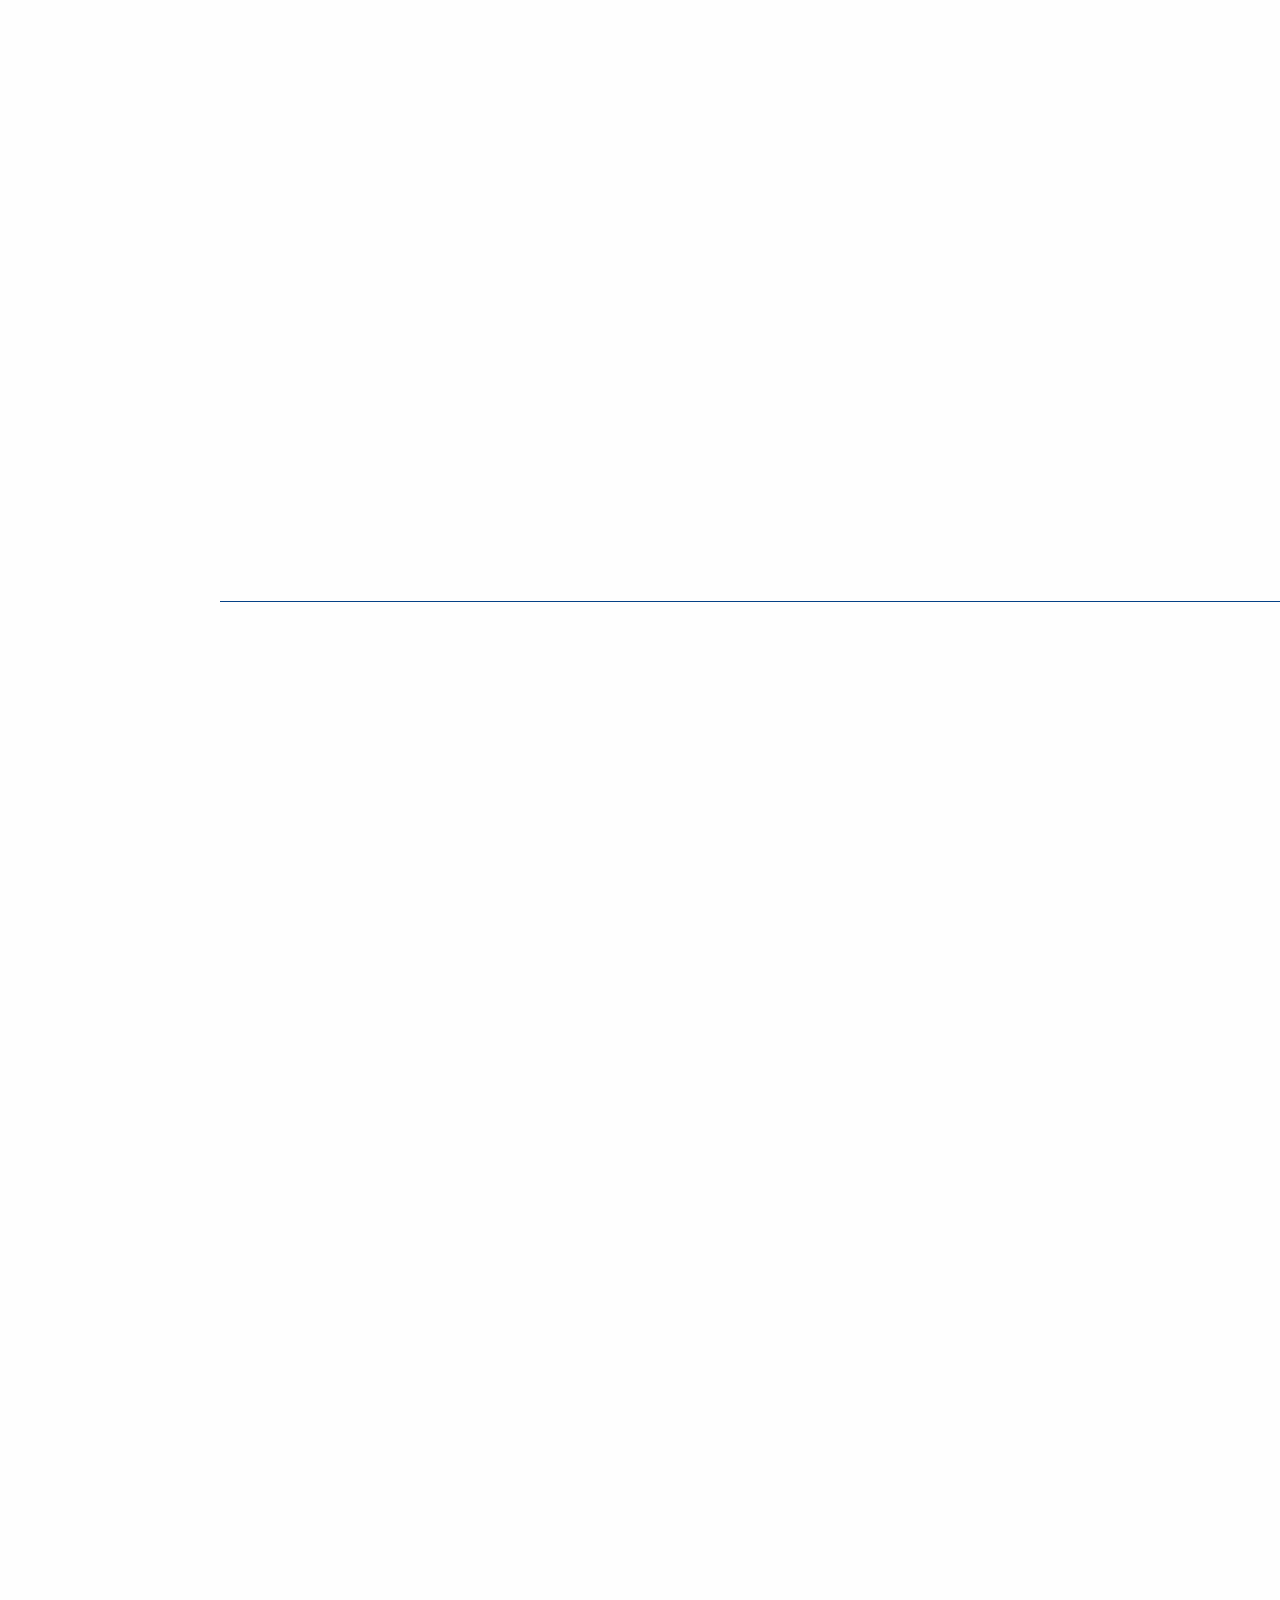
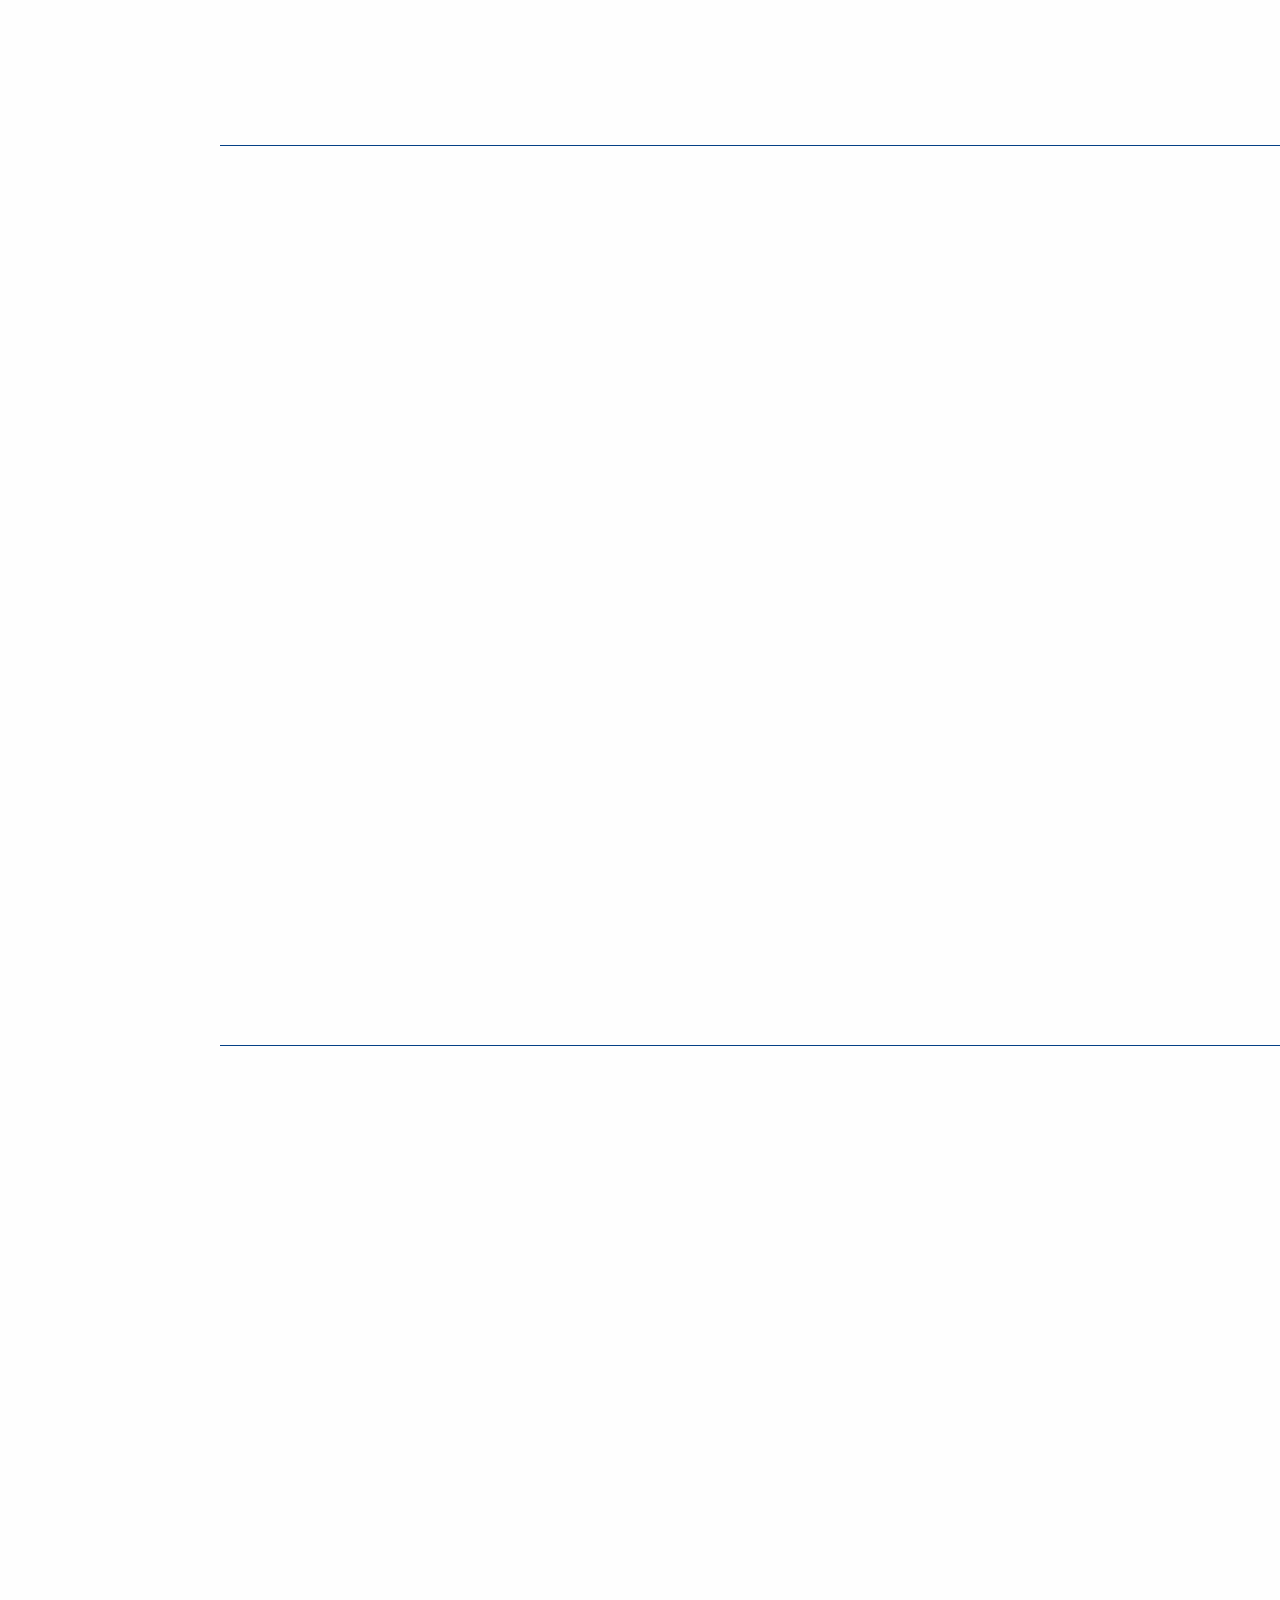
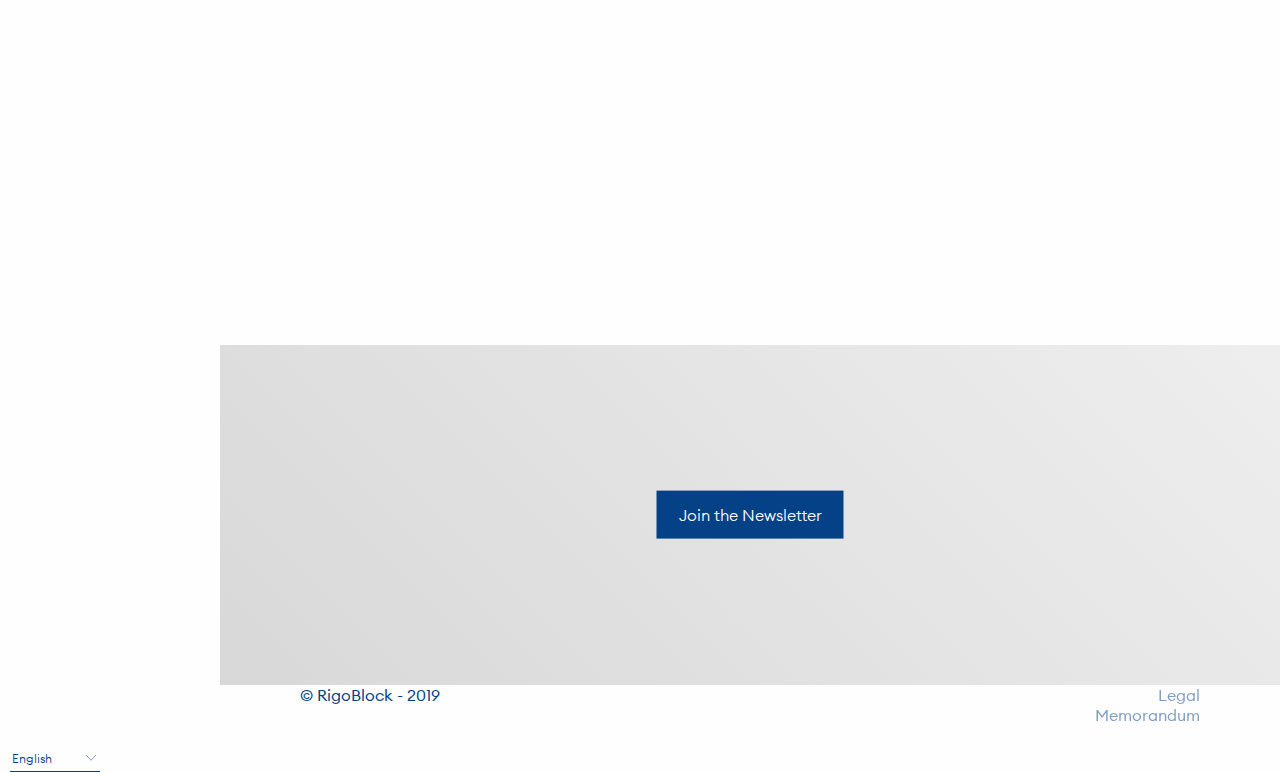
==== commit 19fae3d2: "update partners section" ====
--- a/index.html
+++ b/index.html
@@ -13,7 +13,7 @@
 <meta property="og:url" content="https://static.rigoblock.com/" />
 <meta property="og:site_name" content="RigoBlock" />
 <script type="application/ld+json">
-{"headline":"RigoBlock","@type":"WebSite","url":"https://static.rigoblock.com/","name":"RigoBlock","description":"RigoBlock is a blockchain protocol for digital token management. The RigoBlock protocol offers new types of incentives for the different actors by aligning their interests through the Proof-of-Performance algorithm, eliminating standard management and performance fees.","@context":"http://schema.org"}</script>
+{"@type":"WebSite","url":"https://static.rigoblock.com/","name":"RigoBlock","headline":"RigoBlock","description":"RigoBlock is a blockchain protocol for digital token management. The RigoBlock protocol offers new types of incentives for the different actors by aligning their interests through the Proof-of-Performance algorithm, eliminating standard management and performance fees.","@context":"http://schema.org"}</script>
 <!-- End Jekyll SEO tag -->
 
   <title>RigoBlock | Decentralized Token Management</title>
@@ -1032,6 +1032,78 @@
   <ul class="b">
     
       <li>
+  <a href="https://0x.org/" target="_blank">
+    
+      <img alt="0x" src="/assets/0x-4e275c5efa9db623875684b405457acfdadcb92fa3d2124df1b28cc4f5e44608.png" />
+    
+  </a>
+</li>
+
+    
+      <li>
+  <a href="https://www.blockpass.org/" target="_blank">
+    
+      <img alt="Blockpass" src="/assets/blockpass-7746bfbc3a01d3720a01724bfb9ab0d84f80e1f265d8a76c10fe889f21433bfc.png" />
+    
+  </a>
+</li>
+
+    
+      <li>
+  <a href="https://bzx.network/" target="_blank">
+    
+      <img alt="BZXnetwork" src="/assets/bZx-457132dc1dc07dcda43aac8a54319874726f080a29a43849dc3f800aa96a9f1e.png" />
+    
+  </a>
+</li>
+
+    
+      <li>
+  <a href="https://cryptovalley.swiss/" target="_blank">
+    
+      <img alt="Cryptovalley" src="/assets/cryptovalley-8b1c2e3ec3d6e3d351da93934621002c4e73d976b6805f651e6006bba9584e4c.png" />
+    
+  </a>
+</li>
+
+    
+      <li>
+  <a href="https://www.db.com/company/index.htm" target="_blank">
+    
+      <img alt="Deutsche Bank" src="/assets/db-30d739abcf478a2101ebaf12f8b31a5107660dc67a3653da8d920e033616787f.png" />
+    
+  </a>
+</li>
+
+    
+      <li>
+  <a href="https://www.emoon.io/" target="_blank">
+    
+      <img alt="emoon" src="/assets/emoon-0394f1bb40105f287c0bbe529b8b1ae21f394390a46acbc2f4f38cb91f4b3bea.png" />
+    
+  </a>
+</li>
+
+    
+      <li>
+  <a href="https://www.emx.com/en/" target="_blank">
+    
+      <img alt="EMX" src="/assets/emx-efc14011b827226fd9c7121a9775572d04f495902eba57bfd636925da656ea6b.png" />
+    
+  </a>
+</li>
+
+    
+      <li>
+  <a href="https://ercdex.com/" target="_blank">
+    
+      <img alt="ERCdEX" src="/assets/ercdex-d9c7ad593c3a0806f1a33aa6e18a990a7bca54f06687a85bc6001e8be01e534b.png" />
+    
+  </a>
+</li>
+
+    
+      <li>
   <a href="https://www.ethfinex.com/" target="_blank">
     
       <img alt="Ethfinex" src="/assets/ethfinex-da4d577c00fa40fa13b7b86d314d76af487c64a6f2b0ebe2336b7b3a03a64260.png" />
@@ -1050,9 +1122,9 @@
 
     
       <li>
-  <a href="https://www.db.com/company/index.htm" target="_blank">
-    
-      <img alt="Deutsche Bank" src="/assets/db-30d739abcf478a2101ebaf12f8b31a5107660dc67a3653da8d920e033616787f.png" />
+  <a href="https://modultrade.com/" target="_blank">
+    
+      <img alt="ModulTrade" src="/assets/modultrade-e998980920500451d62426f7892877dfac9abb05d600822b4ca785fc558977ef.png" />
     
   </a>
 </li>
@@ -1068,72 +1140,9 @@
 
     
       <li>
-  <a href="https://0x.org/" target="_blank">
-    
-      <img alt="0x" src="/assets/0x-4e275c5efa9db623875684b405457acfdadcb92fa3d2124df1b28cc4f5e44608.png" />
-    
-  </a>
-</li>
-
-    
-      <li>
-  <a href="https://ercdex.com/" target="_blank">
-    
-      <img alt="ERCdEX" src="/assets/ercdex-d9c7ad593c3a0806f1a33aa6e18a990a7bca54f06687a85bc6001e8be01e534b.png" />
-    
-  </a>
-</li>
-
-    
-      <li>
-  <a href="https://bzx.network/" target="_blank">
-    
-      <img alt="BZXnetwork" src="/assets/bZx-457132dc1dc07dcda43aac8a54319874726f080a29a43849dc3f800aa96a9f1e.png" />
-    
-  </a>
-</li>
-
-    
-      <li>
   <a href="https://www.totle.com/" target="_blank">
     
       <img alt="Totle" src="/assets/totle-446259a3349753d131576bf5a4702c32ae78fbfd5c059a0748f0a061d20d7370.png" />
-    
-  </a>
-</li>
-
-    
-      <li>
-  <a href="https://www.blockpass.org/" target="_blank">
-    
-      <img alt="Blockpass" src="/assets/blockpass-7746bfbc3a01d3720a01724bfb9ab0d84f80e1f265d8a76c10fe889f21433bfc.png" />
-    
-  </a>
-</li>
-
-    
-      <li>
-  <a href="https://www.emx.com/en/" target="_blank">
-    
-      <img alt="EMX" src="/assets/emx-efc14011b827226fd9c7121a9775572d04f495902eba57bfd636925da656ea6b.png" />
-    
-  </a>
-</li>
-
-    
-      <li>
-  <a href="https://entethalliance.org/" target="_blank">
-    
-      <img alt="Enterprise Ethereum Alliance" src="/assets/eea-696d3a5df5c5712dab471e2dde6c7cf996e0a81e8c6acc4cf4b9668cac088b2c.png" />
-    
-  </a>
-</li>
-
-    
-      <li>
-  <a href="https://cryptovalley.swiss/" target="_blank">
-    
-      <img alt="Cryptovalley" src="/assets/cryptovalley-8b1c2e3ec3d6e3d351da93934621002c4e73d976b6805f651e6006bba9584e4c.png" />
     
   </a>
 </li>
